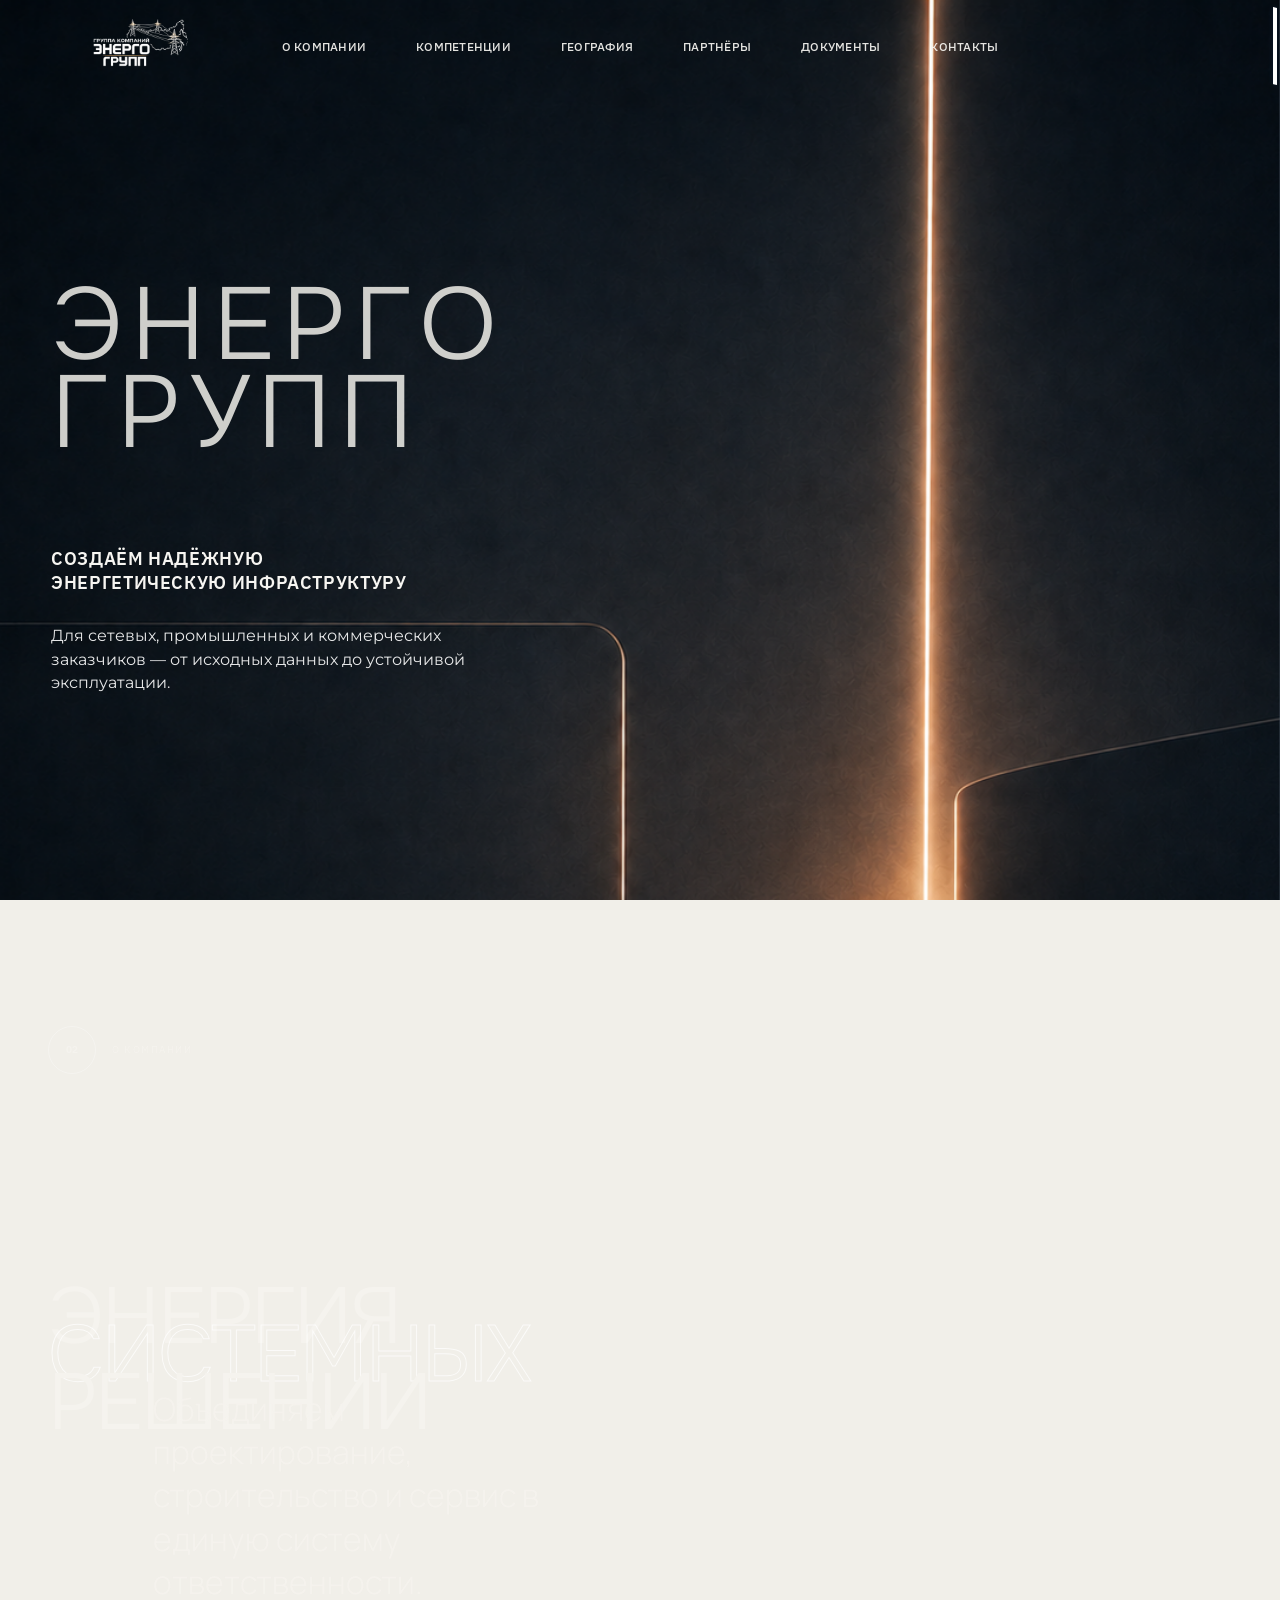
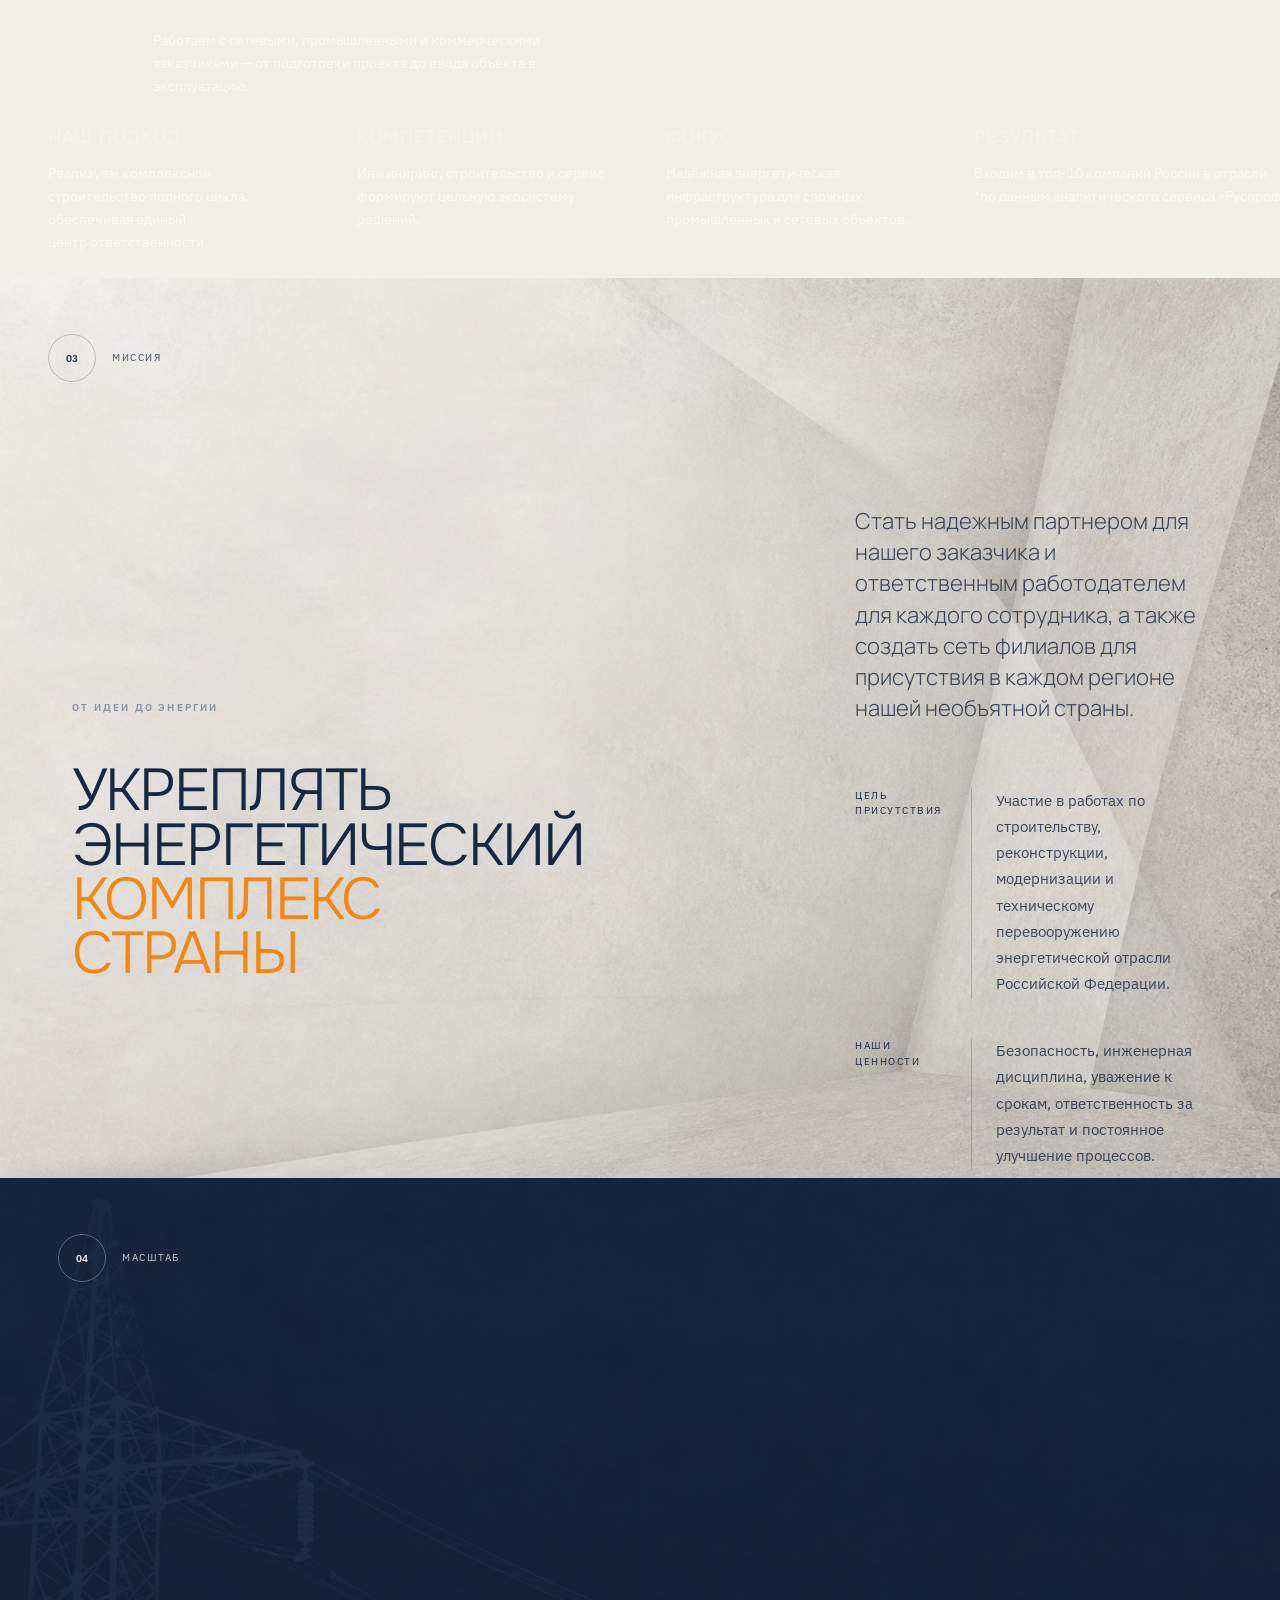
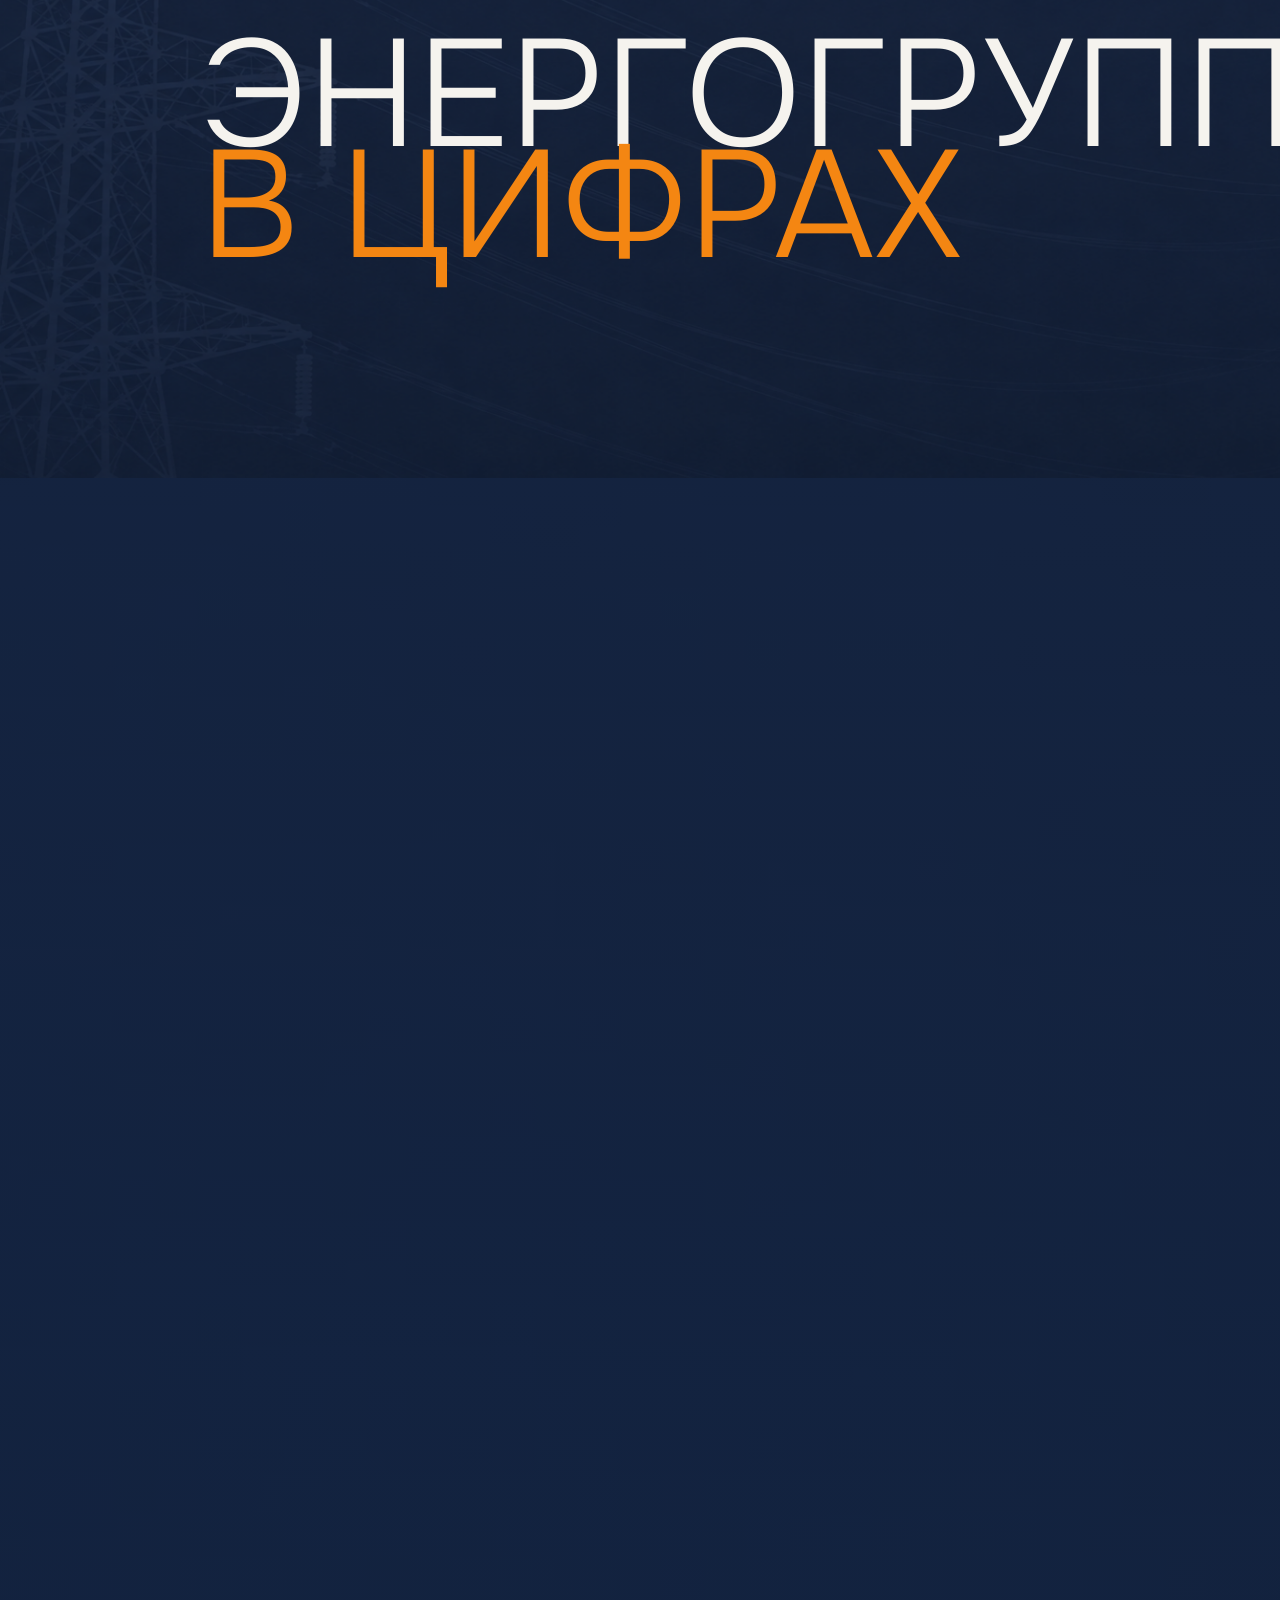
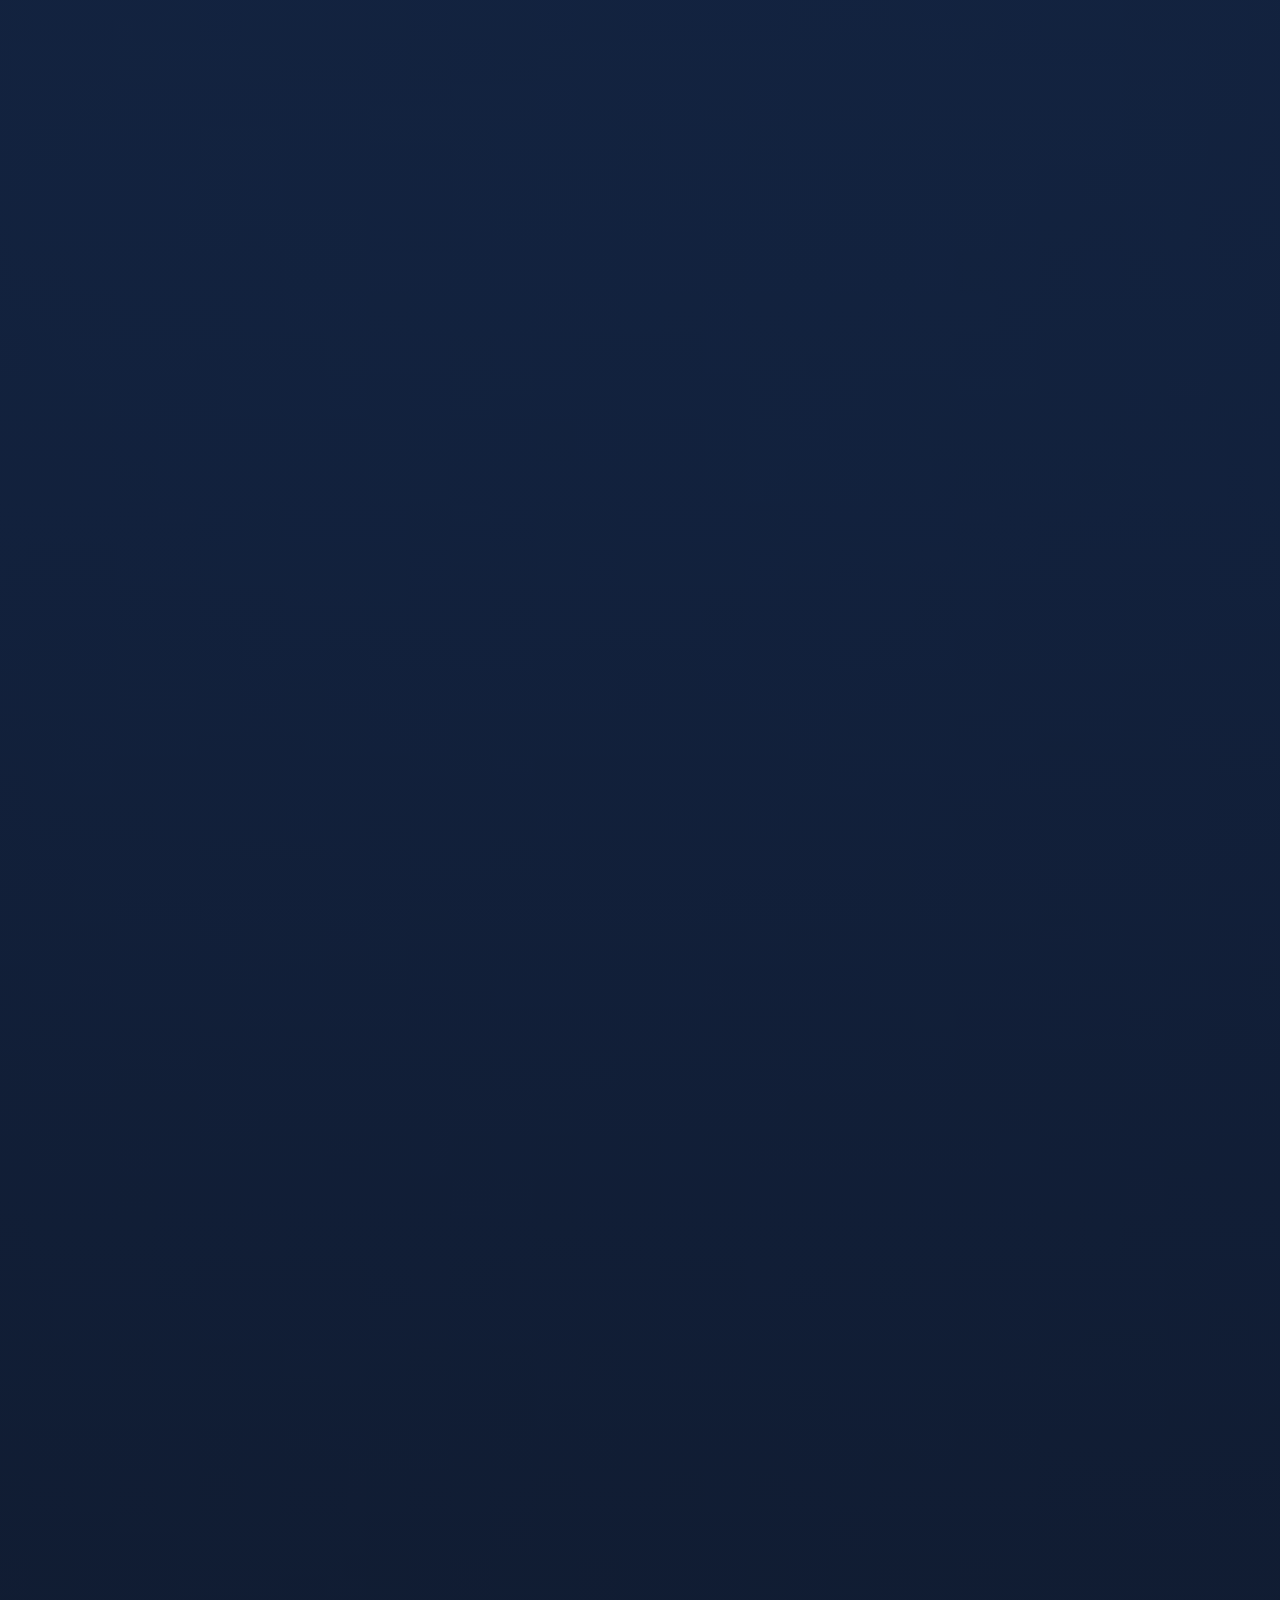
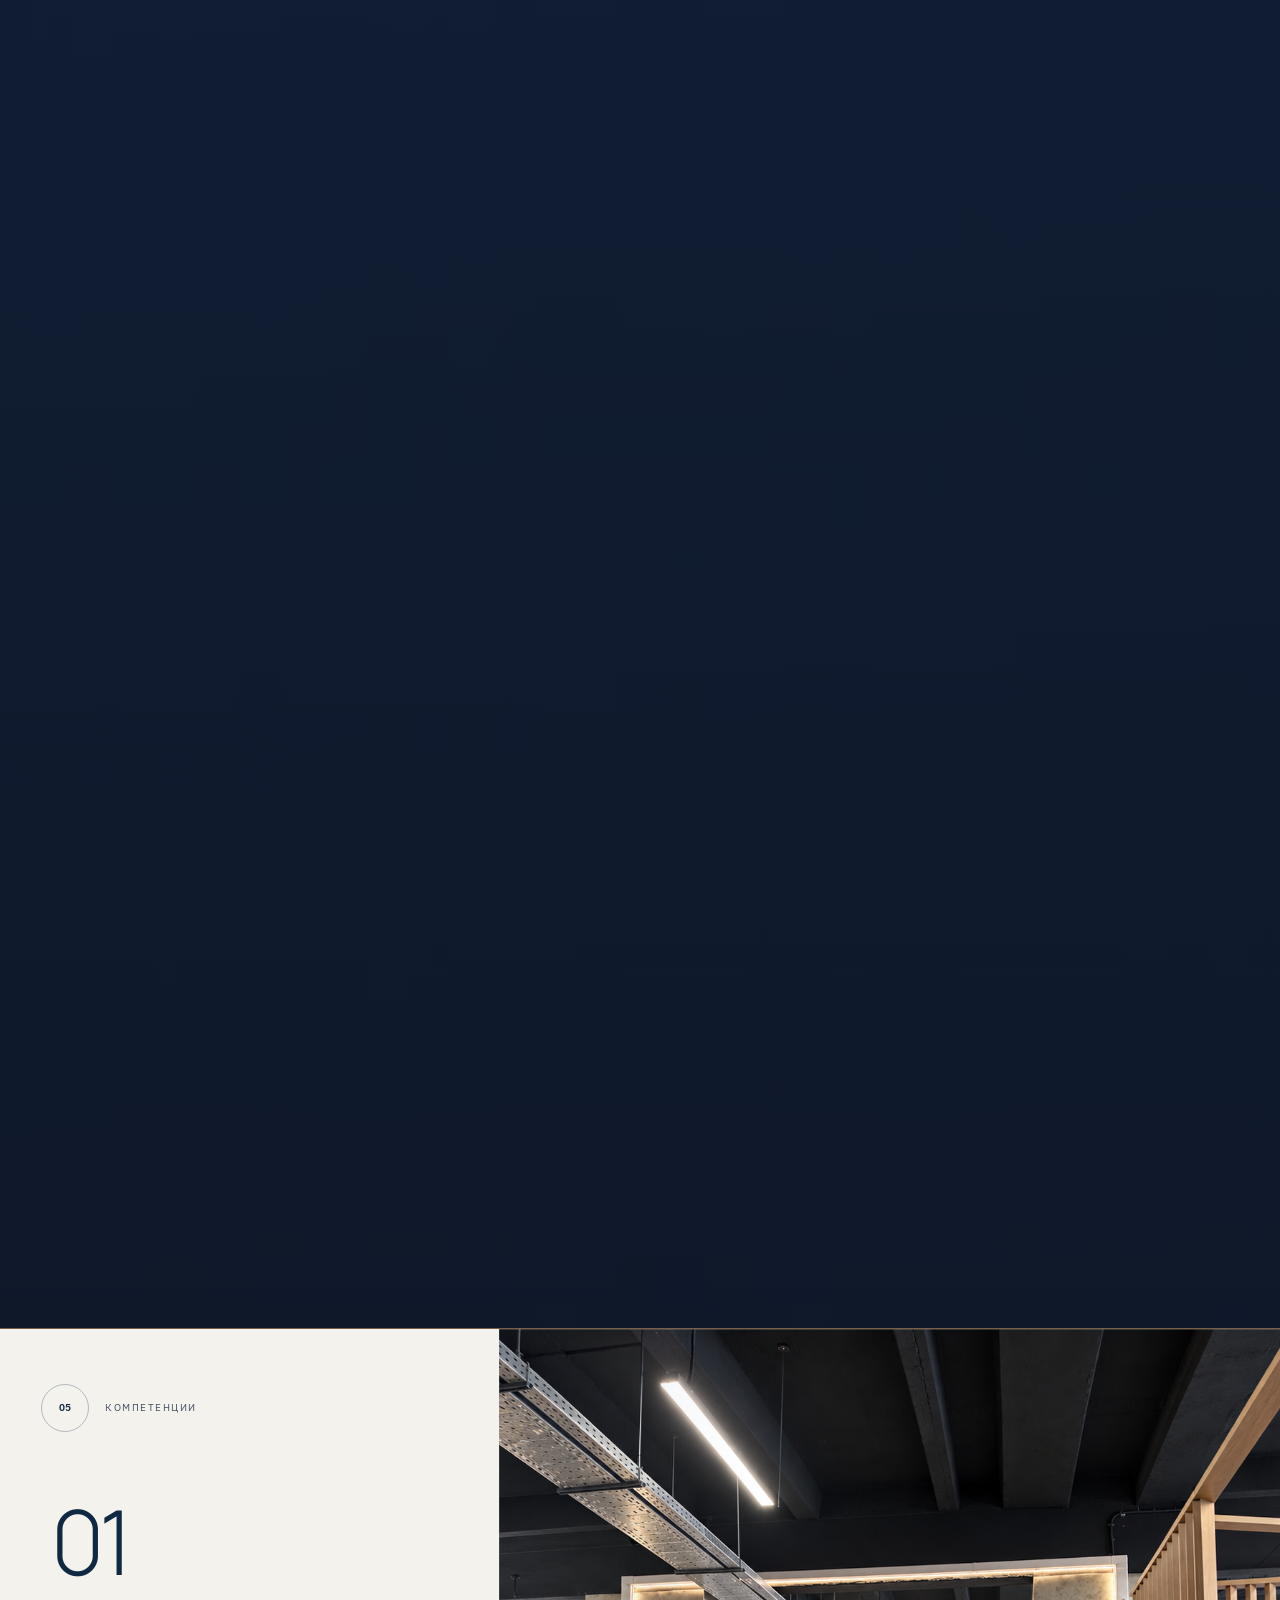
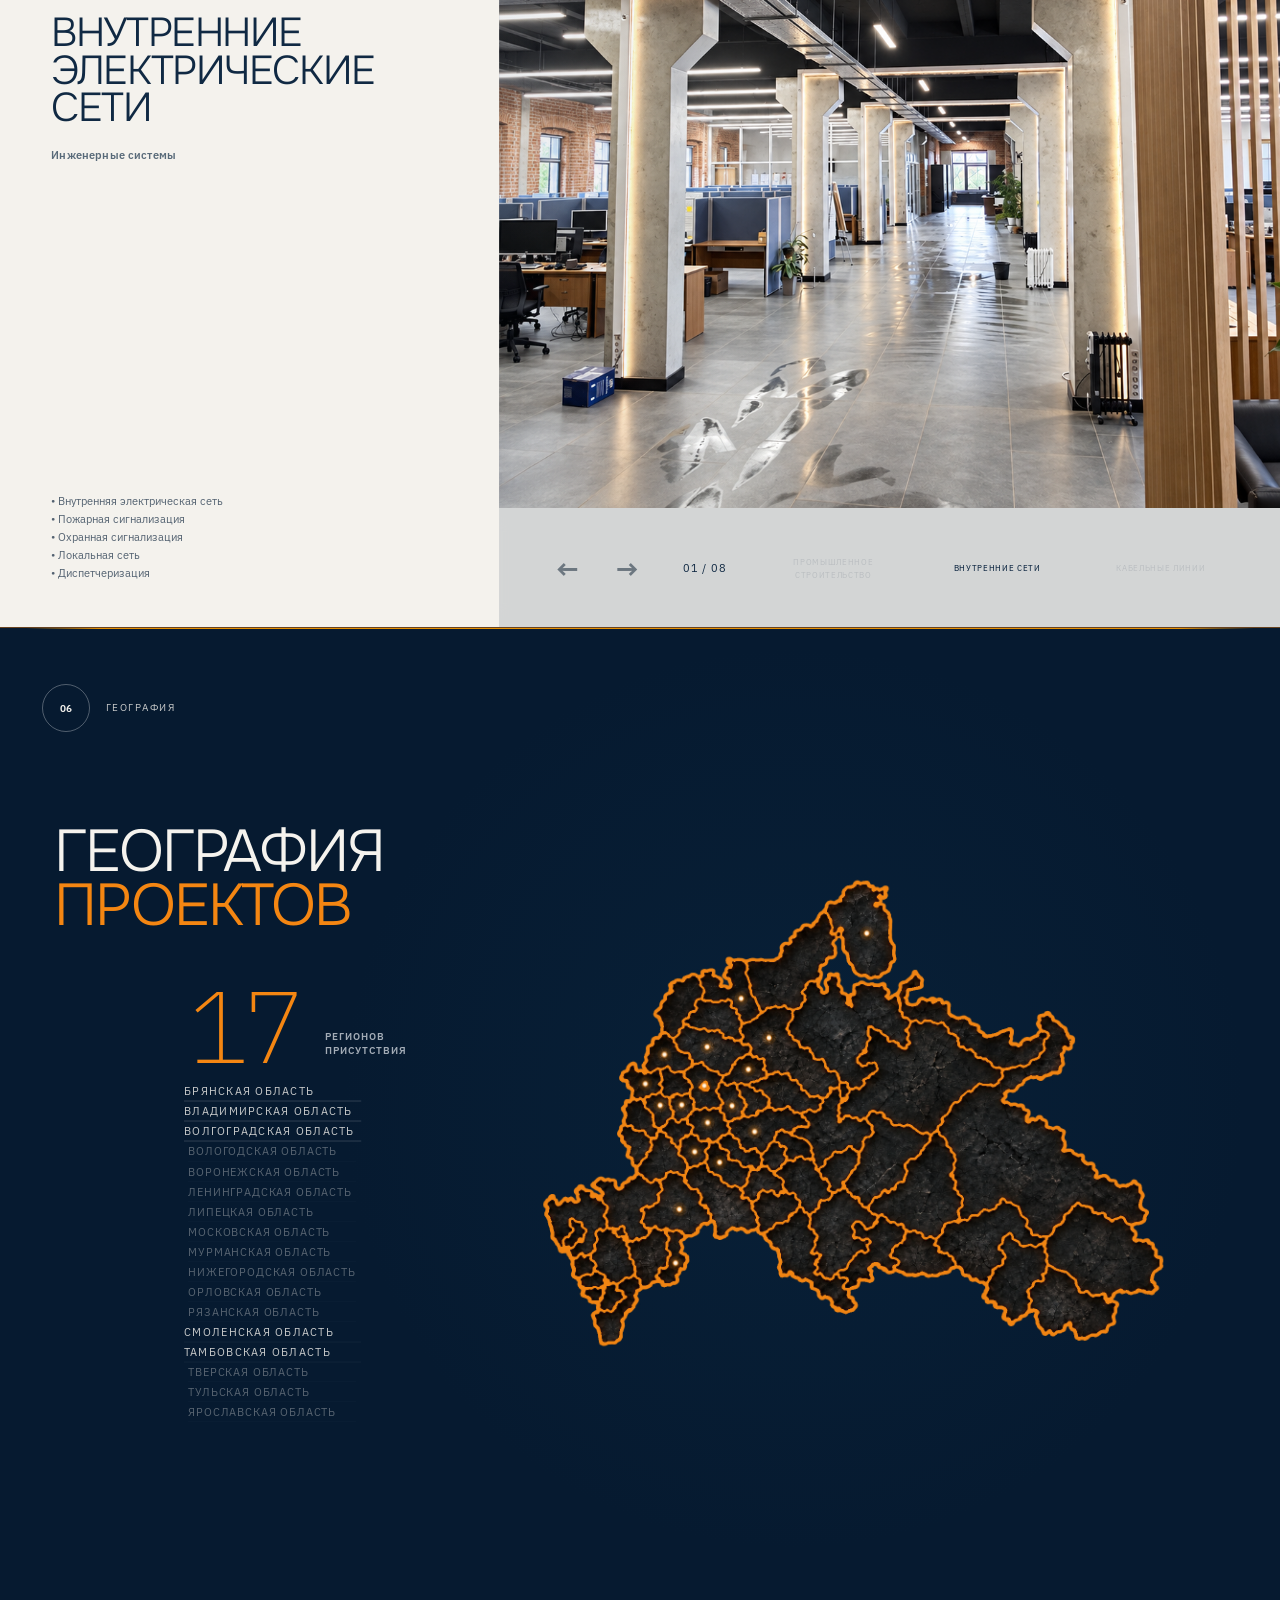
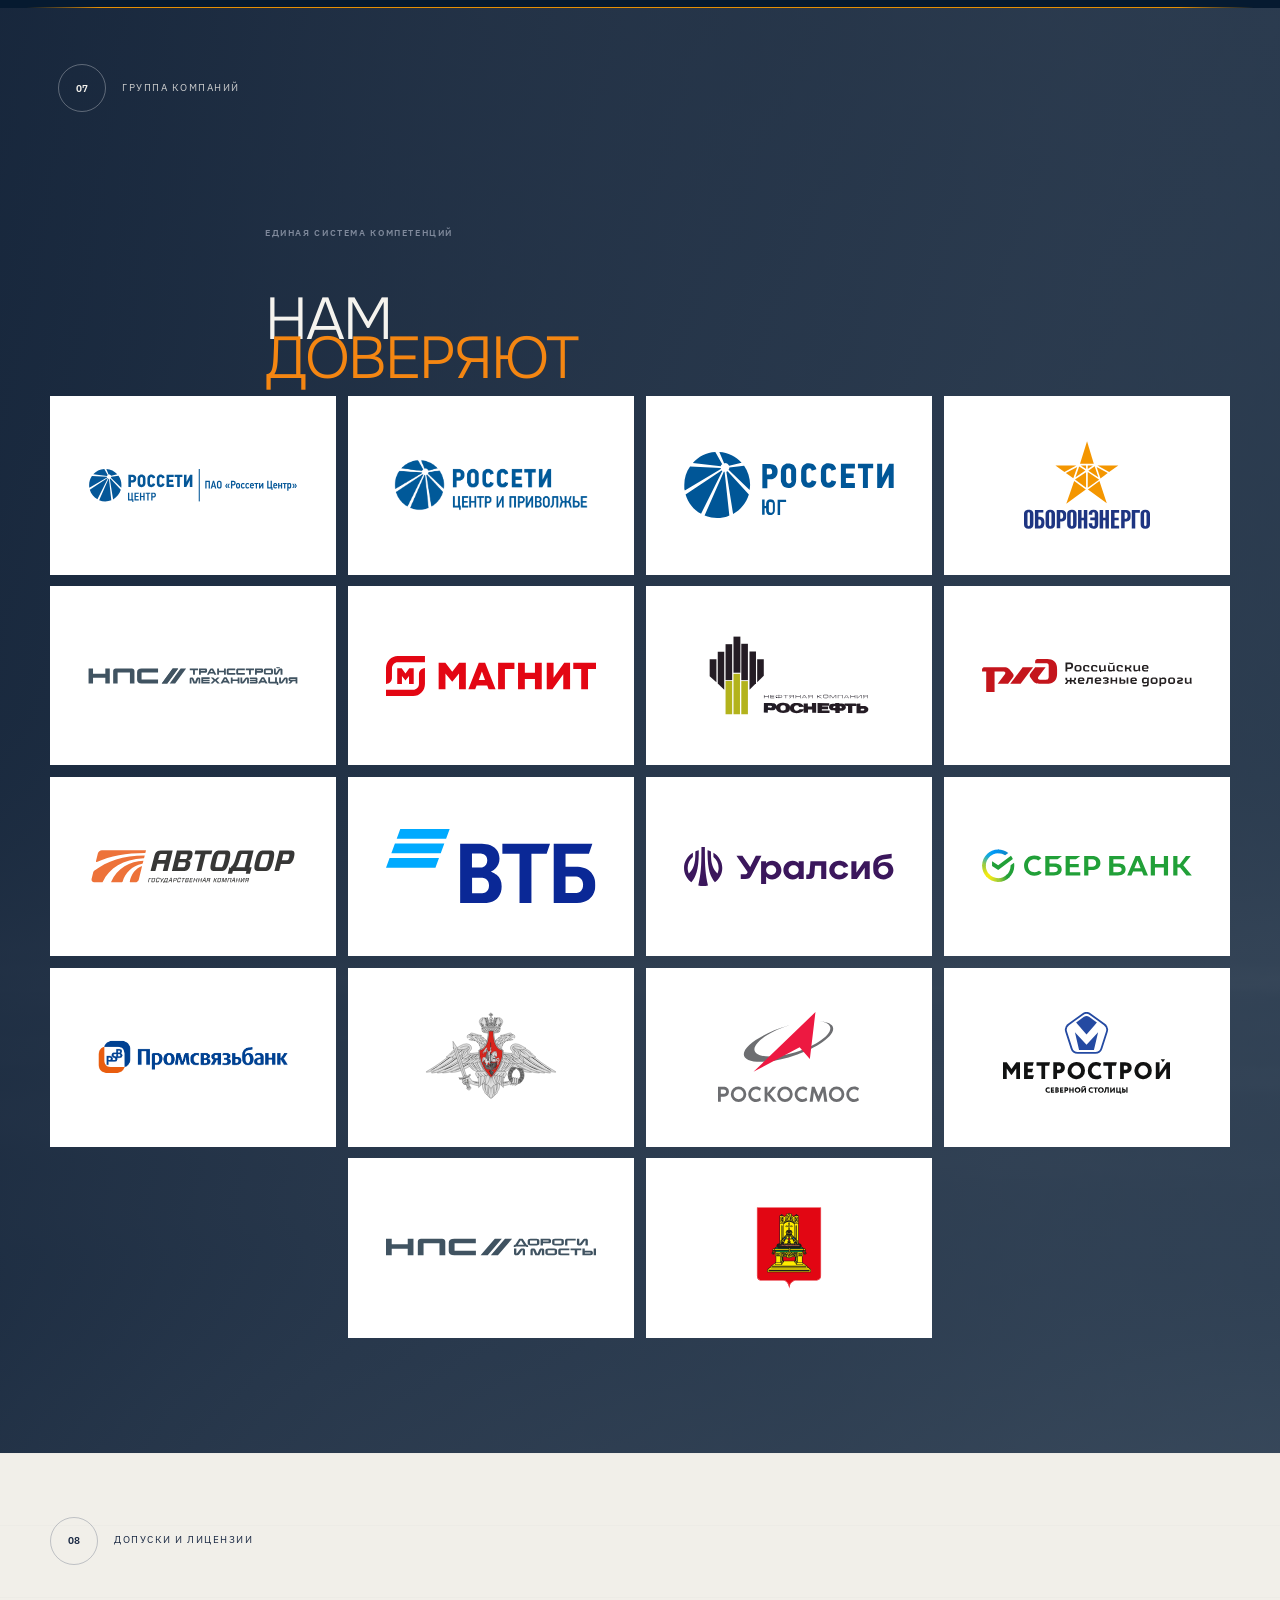
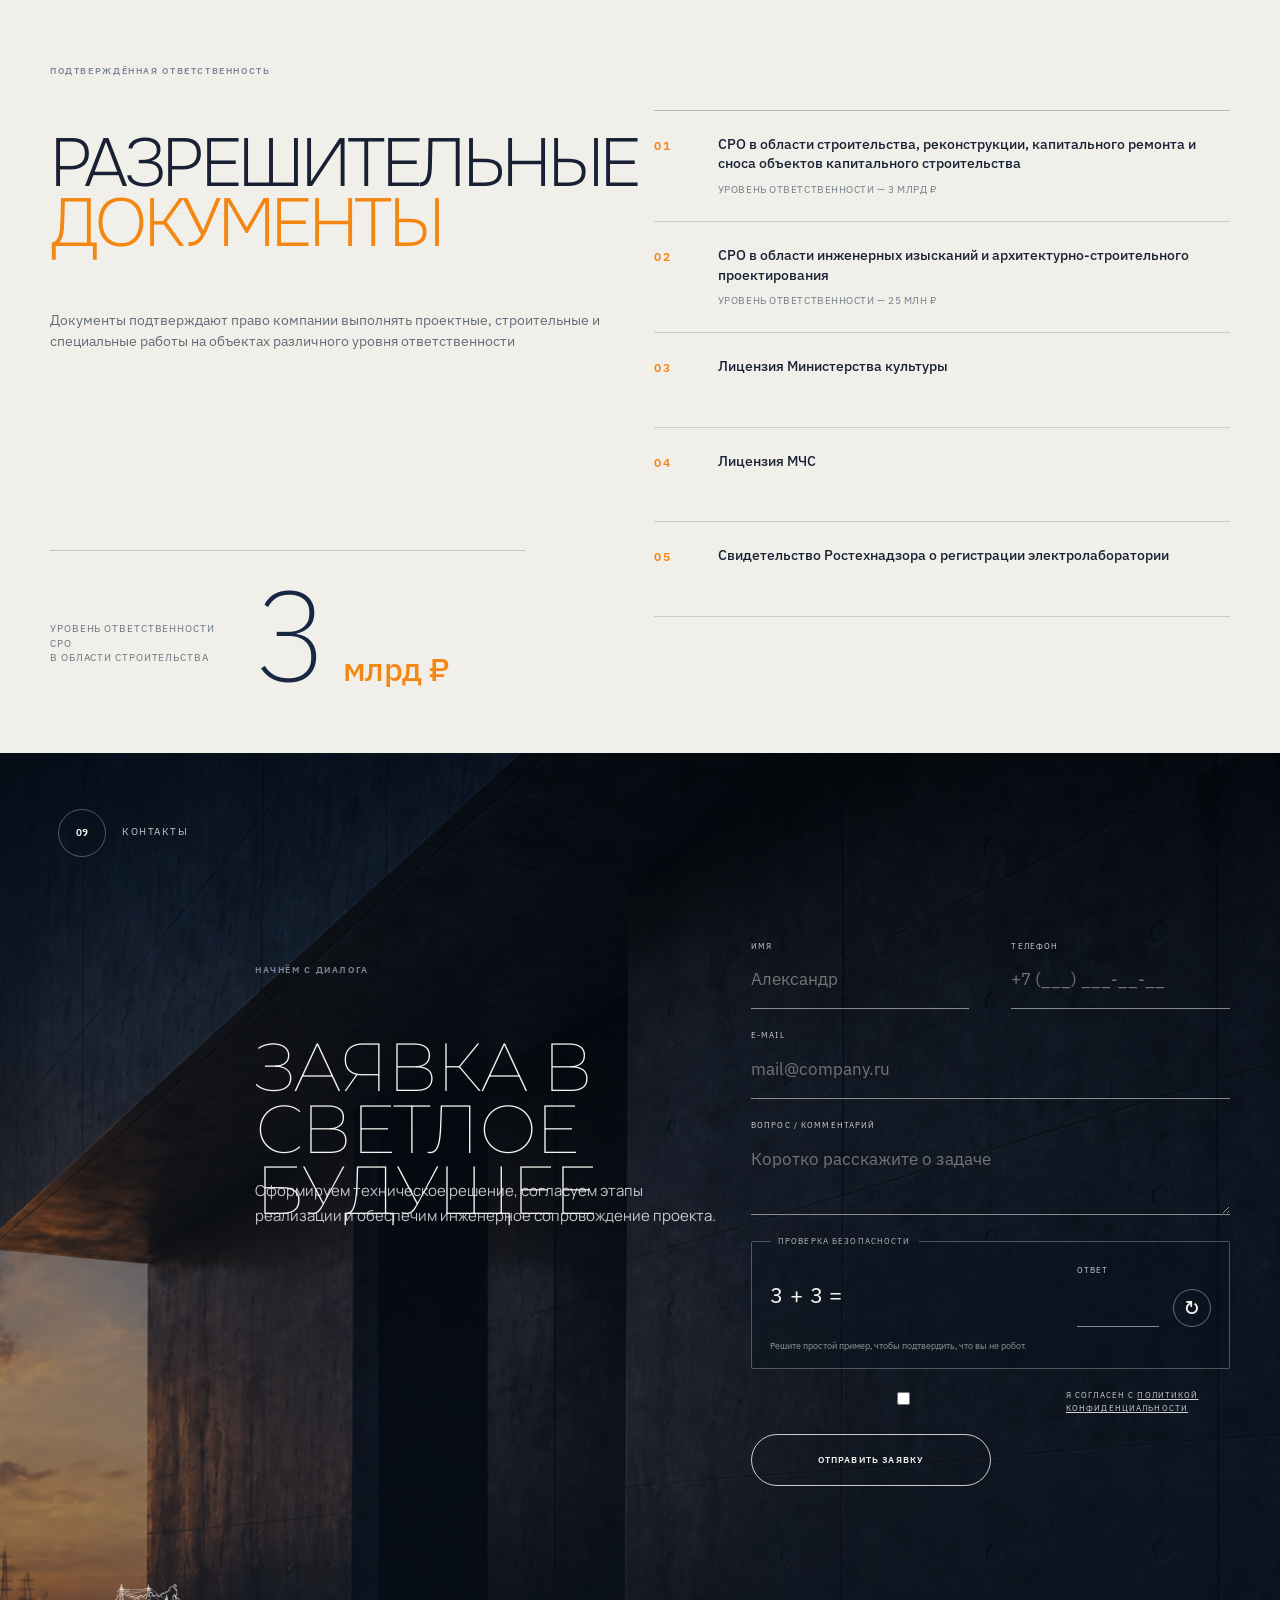
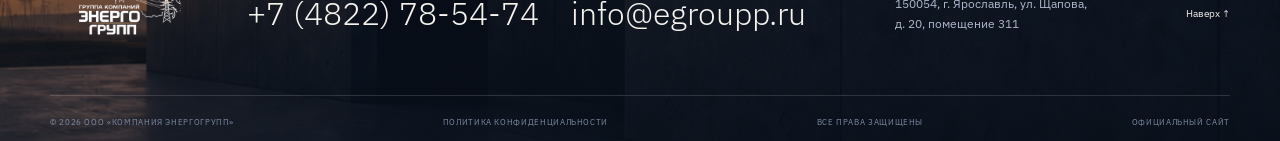
==== index.html @ e1026d83 "Обновление сайта" ====
<!doctype html> 
<html lang="ru"> 
    <head> 
        <meta charset="utf-8"> 
        <meta name="viewport" content="width=device-width, initial-scale=1, viewport-fit=cover">
        <meta name="description" content="ЭнергоГрупп — полный цикл работ в электроэнергетике: проектирование, строительство, электромонтаж и пусконаладка объектов до 110 кВ.">
        <meta name="keywords" content="ЭнергоГрупп, энергетическая инфраструктура, проектирование, строительство, электромонтаж, пусконаладка, подстанции 110 кВ">
        <meta name="robots" content="index,follow"> 
        <meta name="theme-color" content="#1B2A4E"> 
        <meta property="og:title" content="ЭнергоГрупп — строительство энергетической инфраструктуры">
        <meta property="og:description" content="Проектируем и строим объекты энергетики до 110 кВ. Выполняем электромонтажные и пусконаладочные работы.">
        <meta property="og:type" content="website"> 
        <meta property="og:locale" content="ru_RU">
        <meta property="og:site_name" content="ЭнергоГрупп">
        <meta property="og:image" content="assets/images/Закат среди лэп.png">
        <meta property="og:image:width" content="1871">
        <meta property="og:image:height" content="840">
        <meta property="og:image:alt" content="Линии электропередачи на фоне закатного неба">
        <meta name="twitter:card" content="summary_large_image"> 
        <meta name="twitter:title" content="ЭнергоГрупп — строительство энергетической инфраструктуры">
        <meta name="twitter:description" content="Проектируем и строим объекты энергетики до 110 кВ.">
        <meta name="twitter:image" content="assets/images/Закат среди лэп.png">
        <title>ЭнергоГрупп — строительство энергетической инфраструктуры</title>
        <link rel="icon" href="favicon.svg" type="image/svg+xml">
        <link rel="preconnect" href="https://fonts.googleapis.com"> 
        <link rel="preconnect" href="https://fonts.gstatic.com" crossorigin> 
        <link href="css/theme.css" rel="stylesheet" type="text/css"> 
        <link href="https://fonts.googleapis.com/css2?family=IBM+Plex+Sans:wght@400;500;600&family=Manrope:wght@300;400;500;600;700&family=Montserrat:wght@100;200;400;500;600&family=Onest:wght@300;400;500;600;700&family=Russo+One&display=swap" rel="stylesheet"> 
        <link rel="stylesheet" href="styles.css?v=70">
        <link rel="stylesheet" href="responsive.css?v=58">
        <script src="script.js?v=62" defer></script>
    </head>     
    <body> 
        <a class="skip-link" href="#main">К содержанию</a> 
        <div class="scroll-progress" aria-hidden="true"> 
            <span data-scroll-progress></span> 
        </div>         
        <div class="site-scrollbar" role="scrollbar" aria-label="Прокрутка страницы" aria-controls="main" aria-valuemin="0" aria-valuemax="100" aria-valuenow="0" tabindex="0">
            <i data-scroll-thumb></i>
        </div>
        <header class="site-header" data-header> 
            <div class="header-shell"> 
                <a class="brand" href="#top" aria-label="Энерго Групп — на главную"> <img src="assets/images/logo-energogrupp-384.png" width="384" height="256" decoding="async" alt=""> </a> 
                <nav class="desktop-nav" aria-label="Основная навигация"> 
                    <a href="#about">О компании</a> 
                    <a href="#services">Компетенции</a> 
                    <a href="#geography">География</a>
                    <a href="#partners">Партнёры</a>
                    <a href="#permits">Документы</a>
                    <a href="#contacts">Контакты</a> 
                </nav>                 
                <div class="header-actions"> 
                    <button class="menu-toggle" type="button" aria-label="Открыть меню" aria-expanded="false" data-menu-toggle> 
                        <span></span> 
                        <span></span> 
                    </button>                     
                </div>                 
            </div>             
        </header>         
        <div class="mobile-menu" data-menu aria-hidden="true"> 
            <a class="menu-brand" href="#top" aria-label="Энерго Групп — на главную"><img src="assets/images/logo-energogrupp-384.png" width="384" height="256" decoding="async" alt=""></a>
            <nav aria-label="Мобильная навигация"> 
                <a href="#about"><span>02</span>О компании</a> 
                <a href="#services"><span>05</span>Компетенции</a> 
                <a href="#geography"><span>06</span>География</a>
                <a href="#partners"><span>07</span>Партнёры</a>
                <a href="#permits"><span>08</span>Документы</a>
                <a href="#contacts"><span>09</span>Контакты</a>
            </nav>             
            <div class="mobile-contact"> 
                <a href="tel:+74822785474">+7 (4822) 78-54-74</a> 
                <a href="mailto:info@egroupp.ru">info@egroupp.ru</a> 
            </div>             
        </div>         
        <main id="main"> 
            <div class="hero-transition-image" aria-hidden="true"> 
                <img class="intro-shared-image" src="assets/images/intro-shared-lightline.png" width="1373" height="1145" decoding="async" alt="">
            </div>             
            <section class="hero scene" id="top" data-section="01" aria-labelledby="hero-title"> 
                <div class="hero-media" aria-hidden="true"> 
                    <div class="hero-source-image"> 
                        <img class="hero-background" src="assets/images/hero_new.png" width="1672" height="941" fetchpriority="high" decoding="async" alt="">
                    </div>                     
                    <div class="media-shade"></div>                     
                </div>                 
                <div class="hero-bottom shell"> 
                    <div class="hero-copy"> 
                        <p class="hero-caption"><span>Создаём надёжную</span><span>энергетическую инфраструктуру</span></p>
                        <div class="hero-intro"> 
                            <p style="left: 51px; top: 51px; bottom: 51px; right: 51px;">Для сетевых, промышленных и коммерческих заказчиков — от исходных данных до устойчивой эксплуатации.</p> 
                        </div>                         
                    </div>                     
                    <h1 id="hero-title" class="reveal" aria-label="ЭНЕРГО ГРУПП"> <span class="hero-word" aria-hidden="true"><i class="hero-letter" style="--letter-index: 0">Э</i><i class="hero-letter" style="--letter-index: 1">Н</i><i class="hero-letter" style="--letter-index: 2">Е</i><i class="hero-letter" style="--letter-index: 3">Р</i><i class="hero-letter" style="--letter-index: 4">Г</i><i class="hero-letter" style="--letter-index: 5">О</i></span><span class="hero-word" aria-hidden="true"><i class="hero-letter" style="--letter-index: 6">Г</i><i class="hero-letter" style="--letter-index: 7">Р</i><i class="hero-letter" style="--letter-index: 8">У</i><i class="hero-letter" style="--letter-index: 9">П</i><i class="hero-letter" style="--letter-index: 10">П</i></span> </h1> 
                </div>                 
            </section>             
            <div class="about-story" data-about-story> 
                <section class="manifesto scene scene-dark" id="about" data-section="02" aria-labelledby="about-title"> 
                    <div class="manifesto-grid shell"> 
                        <div class="section-mark manifesto-mark"> 
                            <span>02</span> 
                            <p>О компании</p> 
                        </div>                         
                        <h2 class="manifesto-title" id="about-title"> <span class="manifesto-title-line"><span>ЭНЕРГИЯ</span></span> <span class="manifesto-title-line"><span class="outline">СИСТЕМНЫХ</span></span> <span class="manifesto-title-line"><span>РЕШЕНИЙ</span></span> </h2> 
                        <div class="manifesto-copy"> 
                            <p class="lead">Объединяем проектирование, строительство и сервис в единую систему ответственности.</p>
                            <p>Работаем с сетевыми, промышленными и коммерческими заказчиками — от подготовки проекта до ввода объекта в эксплуатацию.</p> 
                        </div>                         
                        <div class="manifesto-principles"> 
                            <article class="manifesto-principle"> 
                                <h3>Наш подход</h3> 
                                <p>Реализуем комплексное строительство полного цикла, обеспечивая единый <span class="manifesto-keep-together">центр ответственности.</span></p>
                            </article>                             
                            <article class="manifesto-principle"> 
                                <h3>Компетенции</h3> 
                                <p>Инжиниринг, строительство и сервис формируют цельную экосистему решений.</p>
                            </article>                             
                            <article class="manifesto-principle"> 
                                <h3>Фокус</h3> 
                                <p>Надёжная энергетическая инфраструктура для сложных промышленных и <span class="manifesto-keep-together">сетевых объектов.</span></p>
                            </article>                             
                            <article class="manifesto-principle"> 
                                <h3>Результат</h3> 
                                <p><span class="manifesto-result-line">Входим в топ-10 компаний России в отрасли</span><br><span class="manifesto-source">*по данным аналитического сервиса «Руспрофиль»</span></p>
                            </article>                             
                        </div>                         
                    </div>                     
                </section>                 
                <section class="mission scene" id="mission" data-section="03"> 
                    <div class="mission-layout shell"> 
                        <div class="section-mark"> 
                            <span>03</span> 
                            <p>Миссия</p> 
                        </div>                         
                        <div class="mission-heading"> 
                            <p class="kicker">От идеи до энергии</p> 
                            <h2><span class="scroll-heading-line">Укреплять</span><span class="scroll-heading-line">энергетический</span><em class="scroll-heading-line">комплекс</em><em class="scroll-heading-line">страны</em></h2> 
                        </div>                         
                        <div class="mission-text"> 
                            <p>Стать надежным партнером для нашего заказчика и ответственным работодателем для каждого
сотрудника, а также создать сеть филиалов для присутствия в каждом регионе нашей необъятной
страны.</p> 
                            <div class="mission-focus"> 
                                <span>Цель присутствия</span> 
                                <p>Участие в работах по строительству, реконструкции, модернизации и техническому перевооружению энергетической отрасли Российской Федерации.</p> 
                            </div>                             
                            <div class="mission-focus"> 
                                <span>Наши ценности</span> 
                                <p>Безопасность, инженерная дисциплина, уважение к срокам, ответственность за результат и постоянное улучшение процессов.</p> 
                            </div>                             
                        </div>                         
                    </div>                     
                </section>                 
            </div>             
            <section class="numbers horizontal-numbers scene scene-blue" data-section="04" aria-labelledby="numbers-title"> 
                <div class="horizontal-numbers__sticky"> 
                    <div class="horizontal-numbers__track" data-horizontal-numbers-track> 
                        <article class="horizontal-numbers__panel horizontal-numbers__panel--intro"> 
                            <div class="horizontal-numbers__panel-inner"> 
                                <div class="numbers-head reveal"> 
                                    <div class="section-mark light"> 
                                        <span>04</span> 
                                        <p>МАСШТАБ</p>
                                    </div>                                     
                                    <h2 id="numbers-title"><span class="scroll-heading-line">ЭнергоГрупп</span><em class="scroll-heading-line">в цифрах</em></h2>
                                </div>                                 
                            </div>                             
                        </article>                         
                        <article class="horizontal-numbers__panel horizontal-numbers__panel--people" aria-label="Команда и энергетическая инфраструктура">
                            <div class="horizontal-numbers__panel-inner">
                                <div class="horizontal-numbers__metrics horizontal-numbers__metrics--three">
                                    <p class="number-context">Команда и энергетическая инфраструктура</p>
                                    <div class="number-card number-card--employees reveal">
                                        <strong>317</strong>
                                        <p>сотрудников</p>
                                    </div>
                                    <div class="number-card number-card--powerlines reveal">
                                        <strong>25 800 <small>км</small></strong>
                                        <p>проводов протянуто на воздушных&nbsp;ЛЭП</p>
                                    </div>
                                    <div class="number-card number-card--connected reveal">
                                        <strong>502 000</strong>
                                        <p>объектов подключено к электросетям</p>
                                    </div>
                                </div>
                            </div>
                        </article>
                        <article class="horizontal-numbers__panel horizontal-numbers__panel--works" aria-label="Масштаб выполненных работ">
                            <div class="horizontal-numbers__panel-inner"> 
                                <div class="horizontal-numbers__metrics horizontal-numbers__metrics--three"> 
                                    <p class="number-context">Масштаб выполненных работ</p>
                                    <div class="number-card number-card--substations reveal"> 
                                        <strong>1 224</strong> 
                                        <p>объекта ПС, ТП и РП построено</p>                                         
                                    </div>                                     
                                    <div class="number-card number-card--hdd reveal"> 
                                        <strong>339 <small>км</small></strong> 
                                        <p>протяжённость выполненных проколов методом ГНБ</p>                                         
                                    </div>                                     
                                    <div class="number-card number-card--supports reveal">
                                        <strong>413 278</strong>
                                        <p>опор использовано при строительстве</p>
                                    </div>
                                </div>                                 
                            </div>                             
                        </article>                         
                        <article class="horizontal-numbers__panel" aria-label="Производственные мощности"> 
                            <div class="horizontal-numbers__panel-inner"> 
                                <div class="horizontal-numbers__metrics horizontal-numbers__metrics--three"> 
                                    <p class="number-context">Производственные мощности</p>
                                    <div class="number-card number-card--facilities reveal"> 
                                        <strong>71 560 <small>м²</small></strong> 
                                        <p>собственных производственных площадей</p>
                                    </div>                                     
                                    <div class="number-card number-card--built reveal"> 
                                        <strong>16 298 <small>м²</small></strong> 
                                        <p>промышленных и гражданских площадей построено и введено в эксплуатацию</p>                                         
                                    </div>                                     
                                    <div class="number-card number-card--equipment reveal"> 
                                        <strong>141</strong> 
                                        <p>единица спецтехники</p> 
                                    </div>                                     
                                </div>                                 
                            </div>                             
                        </article>                         
                    </div>
                    <nav class="horizontal-numbers__swipe-nav" data-numbers-swipe-nav aria-label="Экраны показателей ЭнергоГрупп">
                        <button type="button" aria-label="Вступление" aria-current="true">01</button>
                        <button type="button" aria-label="Команда и инфраструктура" aria-current="false">02</button>
                        <button type="button" aria-label="Масштаб выполненных работ" aria-current="false">03</button>
                        <button type="button" aria-label="Производственные мощности" aria-current="false">04</button>
                    </nav>
                </div>                 
            </section>             
            <section class="services scene" id="services" data-section="05" aria-labelledby="competencies-title" data-competencies> 
                <div class="competencies-shell"> 
                    <div class="competencies-copy"> 
                        <div class="section-mark competencies-mark"> 
                            <span>05</span> 
                            <p>Компетенции</p> 
                        </div> 
                        <div class="competencies-heading" id="competencies-content"> 
                            <div class="competency-number-clip" aria-hidden="true"><span data-competency-number>01</span></div> 
                            <h2 id="competencies-title" data-competency-title>Внутренние электрические сети</h2>
                            <p class="competency-subtitle" data-competency-subtitle>Инженерные системы</p>
                        </div> 
                        <div class="competencies-body"> 
                            <p data-competency-description>• Внутренняя электрическая сеть<br>• Пожарная сигнализация<br>• Охранная сигнализация<br>• Локальная сеть<br>• Диспетчеризация</p>
                        </div> 
                    </div> 
                    <div class="competencies-media"> 
                        <div class="competency-main-media"> 
                            <img src="assets/images/competencies/internal-01-enhanced.png" srcset="assets/images/competencies/internal-01-enhanced.png 1448w" sizes="(max-width: 767px) 100vw, 62vw" width="1448" height="1086" loading="lazy" decoding="async" alt="Внутренние электрические сети в офисном помещении" data-competency-main>
                            <span class="competency-media-mask" aria-hidden="true"></span> 
                        </div> 
                        <figure class="competency-detail-media"> 
                            <img src="assets/images/competencies/internal-02-enhanced.png" srcset="assets/images/competencies/internal-02-enhanced.png 1448w" sizes="(max-width: 767px) 38vw, 15vw" width="1448" height="1086" loading="lazy" decoding="async" alt="Монтаж внутренних электрических сетей" data-competency-detail>
                        </figure> 
                        <div class="competencies-navigation" aria-label="Переключение компетенций"> 
                            <div class="competency-arrows"> 
                                <button type="button" aria-label="Предыдущая фотография или компетенция" data-competency-prev>←</button>
                                <button type="button" aria-label="Следующая фотография или компетенция" data-competency-next>→</button>
                            </div> 
                            <p class="competency-counter" aria-live="polite"><span data-competency-counter>01</span> / <span data-competency-counter-total>08</span></p>
                            <div class="competency-tabs" aria-label="Соседние компетенции">
                                <button type="button" aria-current="false" data-competency-label>Промышленное строительство</button>
                                <button type="button" aria-current="true" data-competency-label>Внутренние сети</button>
                                <button type="button" aria-current="false" data-competency-label>Кабельные линии</button>
                            </div> 
                        </div> 
                    </div> 
                </div> 
            </section>             
            <section class="geography scene" id="geography" data-section="06"> 
                <div class="geography-shell"> 
                    <div class="geography-layout" data-geography> 
                        <div class="geography-copy reveal"> 
                            <div class="section-mark light"><span>06</span><p>География</p></div> 
                            <div class="geography-title"> 
                                <h2>География <em>проектов</em></h2> 
                                <p class="geography-total"><strong data-geography-count></strong><span>регионов<br>присутствия</span></p>
                                <ul class="geography-region-list" aria-label="Регионы присутствия">
                                    <li>Брянская область</li>
                                    <li>Владимирская область</li>
                                    <li>Волгоградская область</li>
                                    <li>Вологодская область</li>
                                    <li>Воронежская область</li>
                                    <li>Ленинградская область</li>
                                    <li>Липецкая область</li>
                                    <li>Московская область</li>
                                    <li>Мурманская область</li>
                                    <li>Нижегородская область</li>
                                    <li>Орловская область</li>
                                    <li>Рязанская область</li>
                                    <li>Смоленская область</li>
                                    <li>Тамбовская область</li>
                                    <li>Тверская область</li>
                                    <li>Тульская область</li>
                                    <li>Ярославская область</li>
                                </ul>
                            </div> 
                        </div> 
                        <div class="geography-map">
                            <svg class="geography-map-svg" viewBox="0 0 1536 1024" preserveAspectRatio="xMidYMid meet" role="img" aria-label="Интерактивная карта регионов присутствия ЭнергоГрупп">
                                <defs> 
                                    <filter id="geography-glow" x="-200%" y="-200%" width="400%" height="400%"><feGaussianBlur stdDeviation="5" result="blur"/><feMerge><feMergeNode in="blur"/><feMergeNode in="SourceGraphic"/></feMerge></filter> 
                                </defs> 
                                <image class="geography-map-art" href="assets/images/geography-russia-west-imagegen.png?v=5" x="0" y="0" width="1536" height="1024" preserveAspectRatio="xMidYMid meet"/>
                                <g class="geography-points" aria-label="Регионы присутствия ЭнергоГрупп"></g>
                            </svg> 
                            <aside class="geography-region" aria-hidden="true" aria-live="polite" data-geography-popup> 
                                <h3 data-geography-name></h3> 
                            </aside> 
                        </div> 
                    </div> 
                </div> 
            </section>             
            <section class="partners scene scene-blue" id="partners" data-section="07"> 
                <div class="shell partners-layout"> 
                    <div class="section-mark light reveal"> 
                        <span>07</span> 
                        <p>Группа компаний</p> 
                    </div>                     
                    <div class="partners-title reveal"> 
                        <p class="kicker">Единая система компетенций</p> 
                        <h2><span class="scroll-heading-line">Нам</span><em class="scroll-heading-line">доверяют</em></h2> 
                    </div>                     
                    <div class="partners-grid reveal" role="region" aria-label="Партнёры ЭнергоГрупп">
                        <div class="partners-grid__list">
                                <div class="partner-card" role="group" aria-label="1 из 18: Россети Центр"><img src="assets/images/partners/rosseti-center.svg" width="423" height="165" loading="lazy" decoding="async" alt="Россети Центр"></div> 
                                <div class="partner-card" role="group" aria-label="2 из 18: Россети Центр и Приволжье"><img src="assets/images/partners/rosseti-center-volga.png" width="507" height="163" loading="lazy" decoding="async" alt="Россети Центр и Приволжье"></div> 
                                <div class="partner-card" role="group" aria-label="3 из 18: Россети Юг"><img src="assets/images/partners/rosseti-south.svg" width="433" height="165" loading="lazy" decoding="async" alt="Россети Юг"></div> 
                                <div class="partner-card" role="group" aria-label="4 из 18: Оборонэнерго"><img src="assets/images/partners/oboronenergo.svg" width="499" height="332" loading="lazy" decoding="async" alt="Оборонэнерго"></div> 
                                <div class="partner-card" role="group" aria-label="5 из 18: Трансстроймеханизация"><img src="assets/images/partners/transstroymekhanizatsiya.svg" width="491" height="272" loading="lazy" decoding="async" alt="Трансстроймеханизация"></div> 
                                <div class="partner-card" role="group" aria-label="6 из 18: Магнит"><img src="assets/images/partners/magnit.svg" width="539" height="329" loading="lazy" decoding="async" alt="Магнит"></div> 
                                <div class="partner-card" role="group" aria-label="7 из 18: Роснефть"><img src="assets/images/partners/rosneft.svg" width="552" height="293" loading="lazy" decoding="async" alt="Роснефть"></div> 
                                <div class="partner-card" role="group" aria-label="8 из 18: Российские железные дороги"><img src="assets/images/partners/rzd.svg" width="576" height="131" loading="lazy" decoding="async" alt="Российские железные дороги"></div> 
                                <div class="partner-card" role="group" aria-label="9 из 18: Автодор"><img src="assets/images/partners/avtodor.svg" width="515" height="120" loading="lazy" decoding="async" alt="Автодор"></div> 
                                <div class="partner-card" role="group" aria-label="10 из 18: ВТБ"><img src="assets/images/partners/vtb-blue.svg" width="219" height="79" loading="lazy" decoding="async" alt="ВТБ"></div>
                                <div class="partner-card" role="group" aria-label="11 из 18: Уралсиб"><img src="assets/images/partners/uralsib.svg" width="583" height="148" loading="lazy" decoding="async" alt="Уралсиб"></div> 
                                <div class="partner-card" role="group" aria-label="12 из 18: Сбербанк"><img src="assets/images/partners/sberbank.svg" width="576" height="181" loading="lazy" decoding="async" alt="Сбербанк"></div> 
                                <div class="partner-card" role="group" aria-label="13 из 18: ПСБ"><img src="assets/images/partners/psb.png" width="561" height="204" loading="lazy" decoding="async" alt="ПСБ"></div> 
                                <div class="partner-card" role="group" aria-label="14 из 18: Министерство обороны Российской Федерации"><img src="assets/images/partners/ministry-defense.svg" width="334" height="295" loading="lazy" decoding="async" alt="Министерство обороны Российской Федерации"></div> 
                                <div class="partner-card" role="group" aria-label="15 из 18: Роскосмос"><img src="assets/images/partners/roscosmos.svg" width="537" height="117" loading="lazy" decoding="async" alt="Роскосмос"></div> 
                                <div class="partner-card" role="group" aria-label="16 из 18: Метрострой Северной столицы"><img src="assets/images/partners/metrostroy.svg" width="547" height="140" loading="lazy" decoding="async" alt="Метрострой Северной столицы"></div> 
                                <div class="partner-card" role="group" aria-label="17 из 18: Дороги и Мосты"><img src="assets/images/partners/nps-roads-bridges.svg" width="533" height="85" loading="lazy" decoding="async" alt="НПС Дороги и Мосты"></div> 
                                <div class="partner-card" role="group" aria-label="18 из 18: Администрация Тверской области"><img src="assets/images/partners/tver-administration.svg" width="244" height="305" loading="lazy" decoding="async" alt="Администрация Тверской области"></div> 
                        </div> 
                    </div>
                </div>                 
            </section>
            <section class="permits scene" id="permits" data-section="08" aria-labelledby="permits-title">
                <div class="shell permits-layout">
                    <div class="section-mark permits-mark reveal">
                        <span>08</span>
                        <p>Допуски и лицензии</p>
                    </div>
                    <header class="permits-title reveal">
                        <p class="kicker">Подтверждённая ответственность</p>
                        <h2 id="permits-title"><span class="scroll-heading-line">Разрешительные</span><em class="scroll-heading-line">документы</em></h2>
                        <p>Документы подтверждают право компании выполнять проектные, строительные и специальные работы на объектах различного уровня ответственности</p>
                    </header>
                    <div class="permits-metric reveal" aria-label="Уровень ответственности СРО в области строительства — 3 миллиарда рублей">
                        <p>Уровень ответственности СРО<br>в области строительства</p>
                        <strong>3 <span>млрд ₽</span></strong>
                    </div>
                    <ol class="permits-register reveal" aria-label="Перечень разрешительных документов">
                        <li>
                            <span>01</span>
                            <div><strong>СРО в области строительства, реконструкции, капитального ремонта и сноса объектов капитального строительства</strong><small>Уровень ответственности — 3 млрд ₽</small></div>
                        </li>
                        <li>
                            <span>02</span>
                            <div><strong>СРО в области инженерных изысканий и архитектурно-строительного проектирования</strong><small>Уровень ответственности — 25 млн ₽</small></div>
                        </li>
                        <li>
                            <span>03</span>
                            <div><strong>Лицензия Министерства культуры</strong></div>
                        </li>
                        <li>
                            <span>04</span>
                            <div><strong>Лицензия МЧС</strong></div>
                        </li>
                        <li>
                            <span>05</span>
                            <div><strong>Свидетельство Ростехнадзора о регистрации электролаборатории</strong></div>
                        </li>
                    </ol>
                </div>
            </section>
        </main>
        <dialog class="projects-directory" data-projects-directory aria-labelledby="projects-directory-title">
            <div class="projects-directory__page">
                <header class="projects-directory__hero">
                    <img src="assets/images/projects/projects-hero.png" width="1920" height="1080" loading="lazy" decoding="async" alt="Монтаж энергетической инфраструктуры на промышленном объекте">
                    <div class="projects-directory__shade" aria-hidden="true"></div>
                    <p>ЭнергоГрупп · выполненные работы</p>
                    <h2 id="projects-directory-title">Выполненные проекты</h2>
                    <button class="projects-directory__close" type="button" data-projects-directory-close aria-label="Закрыть список проектов">← <span>Назад</span></button>
                </header>
                <div class="projects-directory__content">
                    <p class="projects-directory__intro">Энергетическая инфраструктура, промышленное строительство и комплексные инженерные работы — от проектирования до ввода в эксплуатацию.</p>
                    <div class="projects-directory__grid">
                        <article class="project-directory-card" tabindex="0">
                            <img src="assets/images/projects/vologda-transformer.jpg" width="380" height="300" loading="lazy" decoding="async" alt="Силовой трансформатор на подстанции в Вологодской области">
                            <div class="project-directory-card__copy"><span>Вологодская область · 2019</span><h3>Монтаж силового трансформатора ТДН-25000/110 УХЛ1 А</h3><p>ПС 110/10 кВ с питанием по ЛЭП 110 кВ от ПС 220 кВ «РПП-1» для нужд Череповецкого тепличного комплекса «Новый».</p><small>Заказчик: ООО «Череповецкий ТК «Новый»</small></div>
                        </article>
                        <article class="project-directory-card" tabindex="0">
                            <img src="assets/images/projects/west-dvina-transformer.jpg" width="380" height="300" loading="lazy" decoding="async" alt="Трансформатор на подстанции Западная Двина">
                            <div class="project-directory-card__copy"><span>Тверская область · 2020</span><h3>Ремонт трансформатора ТДТН-40000/110/35/10</h3><p>Комплексный ремонт силового трансформатора на ПС 110 кВ «Западная Двина».</p><small>Заказчик: ПАО «МРСК Центра» — «Тверьэнерго»</small></div>
                        </article>
                        <article class="project-directory-card" tabindex="0">
                            <img src="assets/images/projects/m11-lighting.jpg" width="380" height="300" loading="lazy" decoding="async" alt="Работы по устройству освещения автомобильной дороги М-11">
                            <div class="project-directory-card__copy"><span>Московская и Тверская области · 2016–2019</span><h3>Освещение скоростной дороги М‑11</h3><p>Установлено 3 218 опор и 6 892 светильника, проложено 1 024,753 км кабельно-проводниковой продукции.</p><small>Заказчик: Государственная компания «Автодор»</small></div>
                        </article>
                        <article class="project-directory-card" tabindex="0">
                            <img src="assets/images/projects/south-substation.jpg" width="380" height="300" loading="lazy" decoding="async" alt="Подстанция Южная после реконструкции">
                            <div class="project-directory-card__copy"><span>Тверская область · 2015</span><h3>Реконструкция ПС 110/35/10 кВ «Южная»</h3><p>Установлен третий трансформатор ТДТН-40000/110-78 У1 и заменено оборудование ОРУ 110 кВ.</p><small>Для нужд филиала «Тверьэнерго»</small></div>
                        </article>
                        <article class="project-directory-card" tabindex="0">
                            <img src="assets/images/projects/decathlon.jpg" width="380" height="300" loading="lazy" decoding="async" alt="Торговый объект с инженерной инфраструктурой">
                            <div class="project-directory-card__copy"><span>Коммерческая недвижимость</span><h3>Магазин «Декатлон»</h3><p>Выполненный объект коммерческого строительства из портфолио компании.</p><small>Торговый объект</small></div>
                        </article>
                        <article class="project-directory-card" tabindex="0">
                            <img src="assets/images/projects/freshmarket.jpg" width="380" height="300" loading="lazy" decoding="async" alt="Внутренние инженерные системы промышленного объекта">
                            <div class="project-directory-card__copy"><span>Московская область · 2013–2014</span><h3>Распределительный центр «ФрешМаркет»</h3><p>Разработка проектных решений, функции технического заказчика, технический и авторский надзор. Общая площадь объекта — 60 000 м².</p><small>Заказчик: ООО «ФрешМаркет»</small></div>
                        </article>
                    </div>
                </div>
            </div>
        </dialog>
        <div class="contact-media-layer">
            <section class="contact scene scene-dark" id="contacts" data-section="09">
                <div class="shell contact-layout"> 
                    <div class="section-mark light reveal"> 
                        <span>09</span>
                        <p>Контакты</p> 
                    </div>                     
                    <div class="contact-title reveal"> 
                        <p class="kicker">Начнём с диалога</p> 
                        <h2><span class="scroll-heading-line">Заявка в</span><em class="scroll-heading-line">светлое</em><em class="scroll-heading-line">будущее</em></h2> 
                        <p>Сформируем техническое решение, согласуем этапы реализации и обеспечим инженерное сопровождение проекта.</p> 
                    </div>                     
                    <form class="contact-form reveal" data-form novalidate> 
                        <div class="form-row"> 
                            <label> 
                                <span>Имя</span> 
                                <input type="text" name="name" autocomplete="name" required placeholder="Александр"> 
                            </label>                             
                            <label> 
                                <span>Телефон</span> 
                                <input type="tel" name="phone" autocomplete="tel" required placeholder="+7 (___) ___-__-__"> 
                            </label>                             
                        </div>                         
                        <label> 
                            <span>E-mail</span> 
                            <input type="email" name="email" autocomplete="email" required placeholder="mail@company.ru"> 
                        </label>                         
                        <label> 
                            <span>Вопрос / комментарий</span> 
                            <textarea name="message" rows="2" placeholder="Коротко расскажите о задаче"></textarea> 
                        </label>
                        <fieldset class="human-check" data-captcha>
                            <legend>Проверка безопасности</legend>
                            <div class="human-check__row">
                                <strong data-captcha-question aria-live="polite"></strong>
                                <label>
                                    <span>Ответ</span>
                                    <input type="text" name="captcha" inputmode="numeric" autocomplete="off" required data-captcha-answer aria-label="Ответ на проверочный пример">
                                </label>
                                <button type="button" data-captcha-refresh aria-label="Обновить проверочный пример">↻</button>
                            </div>
                            <p>Решите простой пример, чтобы подтвердить, что вы не робот.</p>
                            <label class="human-check__trap" aria-hidden="true">Не заполняйте это поле<input type="text" name="website" tabindex="-1" autocomplete="off" data-captcha-trap></label>
                        </fieldset>
                        <label class="consent"> 
                            <input type="checkbox" name="consent" required> 
                            <span>Я согласен с <a href="#privacy">политикой конфиденциальности</a></span> 
                        </label>                         
                        <button class="fill-button" type="submit"> 
                            <span>Отправить заявку</span> 
                        </button>                         
                        <p class="form-status" aria-live="polite"></p> 
                    </form>                     
                    <div class="contact-details reveal"> 
                        <a class="brand brand-footer" href="#top" aria-label="Энерго Групп — на главную"><img src="assets/images/logo-energogrupp-384.png" width="384" height="256" decoding="async" alt=""></a> 
                        <a href="tel:+74822785474">+7 (4822) 78-54-74</a> 
                        <a href="mailto:info@egroupp.ru">info@egroupp.ru</a> 
                        <p>150054, г. Ярославль, ул. Щапова,<br>д. 20, помещение 311</p> 
                        <a class="to-top" href="#top">Наверх ↑</a> 
                    </div>                     
                </div>                 
            </section>             
        <footer class="footer" id="privacy"> 
            <div class="shell footer-bottom"> 
                <span>© 2026 ООО «Компания ЭнергоГрупп»</span>
                <a href="#privacy">Политика конфиденциальности</a> 
                <span>Все права защищены</span> 
                <span>Официальный сайт</span>
            </div>             
        </footer>         
        </div>
    </body>     
</html>
---- css/theme.css ----
/*! normalize.css v8.0.1 | MIT License | github.com/necolas/normalize.css */html{line-height:1.15;-webkit-text-size-adjust:100%;}body{margin:0;}main{display:block;}h1{font-size:2em;margin:.67em 0;}hr{box-sizing:content-box;height:0;overflow:visible;}pre{font-family:monospace,monospace;font-size:1em;}a{background-color:transparent;}abbr[title]{border-bottom:none;text-decoration:underline;text-decoration:underline dotted;}b,strong{font-weight:bolder;}code,kbd,samp{font-family:monospace,monospace;font-size:1em;}small{font-size:80%;}sub,sup{font-size:75%;line-height:0;position:relative;vertical-align:baseline;}sub{bottom:-.25em;}sup{top:-.5em;}img{border-style:none;}button,input,optgroup,select,textarea{font-family:inherit;font-size:100%;line-height:1.15;margin:0;}button,input{overflow:visible;}button,select{text-transform:none;}[type=button],[type=reset],[type=submit],button{-webkit-appearance:button;}[type=button]::-moz-focus-inner,[type=reset]::-moz-focus-inner,[type=submit]::-moz-focus-inner,button::-moz-focus-inner{border-style:none;padding:0;}[type=button]:-moz-focusring,[type=reset]:-moz-focusring,[type=submit]:-moz-focusring,button:-moz-focusring{outline:1px dotted ButtonText;}fieldset{padding:.35em .75em .625em;}legend{box-sizing:border-box;color:inherit;display:table;max-width:100%;padding:0;white-space:normal;}progress{vertical-align:baseline;}textarea{overflow:auto;}[type=checkbox],[type=radio]{box-sizing:border-box;padding:0;}[type=number]::-webkit-inner-spin-button,[type=number]::-webkit-outer-spin-button{height:auto;}[type=search]{-webkit-appearance:textfield;outline-offset:-2px;}[type=search]::-webkit-search-decoration{-webkit-appearance:none;}::-webkit-file-upload-button{-webkit-appearance:button;font:inherit;}details{display:block;}summary{display:list-item;}template{display:none;}[hidden]{display:none;}
                    
*, *::before, *::after {
    box-sizing: border-box;
}
:root {
    --primary: #0d6efd;
    --secondary: #6c757d;
    --color3: #0dcaf0;
    --color4: #198754;
    --white: white;
    --light: #f8f9fa;
    --dark: #212529;
}body, html {
    min-height: 100vh;
}
---- styles.css ----
@font-face {
    font-family: "Tektur";
    src: url("assets/fonts/tektur/Tektur-wdth-wght.ttf") format("truetype");
    font-style: normal;
    font-weight: 400 900;
    font-display: swap;
}

@font-face {
    font-family: "Exo 2";
    src: url("assets/fonts/exo2/Exo2-wght.ttf") format("truetype");
    font-style: normal;
    font-weight: 100 900;
    font-display: swap;
}

:root {
    --accent: #f48612;
    --accent-rgb: 244, 134, 18;
    --navy: #182742;
    --navy-deep: #101a2b;
    --blue: #7f899b;
    --yellow: var(--accent);
    --peach: var(--accent);
    --copper: var(--accent);
    --paper: #f1efe9;
    --surface: #e5e2db;
    --mission-grey: #5f6b78;
    --line: #c9c6bf;
    --text: #182033;
    --white: #f5f3ee;
    --shell: min(1760px, calc(100% - 80px));
    --header-h: 86px;
    --ease: cubic-bezier(.22, .75, .22, 1);
    --intro-grey: #687481;
}

/* 04 — свободная композиция показателей без карточной сетки */
@media (min-width: 768px) {
    .horizontal-numbers__metrics {
        position: relative;
        display: block;
        min-height: min(66svh, 620px);
        border: 0;
    }

    .horizontal-numbers__metrics .number-card {
        position: absolute;
        display: block;
        min-height: 0;
        padding: 0;
        border: 0;
        background: none;
    }

    .horizontal-numbers__metrics .number-card > strong {
        display: block;
        color: var(--white);
        font-size: clamp(52px, 7.8vw, 138px);
        font-weight: 300;
        line-height: .82;
        transform: scale(var(--number-focus-scale, .92));
        transform-origin: left center;
        will-change: transform;
    }

    .horizontal-numbers__metrics .number-card > strong small {
        display: inline-block;
        font-size: .42em;
        font-weight: inherit;
        line-height: 1;
        vertical-align: .12em;
    }

    .horizontal-numbers__metrics .number-card > p {
        width: min(19vw, 230px);
        margin-top: clamp(30px, 4vh, 46px);
        color: rgba(232,238,247,.78);
        font-size: 10px;
        line-height: 1.45;
        letter-spacing: .1em;
    }

    .horizontal-numbers__metrics .number-card > p + p {
        display: none;
    }

    .horizontal-numbers__metrics .number-card.reveal {
        transform: translate3d(72px, 0, 0);
    }

    .horizontal-numbers__metrics .number-card.reveal.is-visible {
        transform: none;
    }

    .horizontal-numbers__metrics .number-card--substations {
        top: 44%;
        right: auto;
        left: 8%;
    }

    .horizontal-numbers__metrics .number-card--hdd {
        right: 17%;
        bottom: 9%;
        left: auto;
    }

    .horizontal-numbers__metrics .number-card--employees {
        top: 44%;
        left: 8%;
    }

    .horizontal-numbers__metrics .number-card--powerlines {
        top: 13%;
        right: auto;
        bottom: auto;
        left: 58%;
    }

    .horizontal-numbers__metrics .number-card--connected {
        top: auto;
        right: auto;
        bottom: 9%;
        left: 58%;
    }

    .horizontal-numbers__metrics .number-card--supports {
        top: 13%;
        right: 9%;
        bottom: auto;
        left: auto;
    }

    .horizontal-numbers__metrics .number-card--substations > strong {
        color: var(--accent);
        font-size: clamp(92px, 13vw, 220px);
    }

    .horizontal-numbers__metrics .number-card--employees > strong {
        color: var(--accent);
        font-size: clamp(104px, 14vw, 232px);
    }

    .horizontal-numbers__metrics .number-card--powerlines > strong,
    .horizontal-numbers__metrics .number-card--supports > strong {
        font-size: clamp(62px, 7.2vw, 124px);
    }

    .horizontal-numbers__metrics .number-card--connected > strong {
        font-size: clamp(58px, 6.6vw, 112px);
    }

    .horizontal-numbers__metrics .number-card--built {
        top: 13%;
        right: auto;
        left: 58%;
    }

    .horizontal-numbers__metrics .number-card--facilities {
        top: 35%;
        left: 8%;
    }

    .horizontal-numbers__metrics .number-card--facilities > strong {
        color: var(--accent);
        font-size: clamp(84px, 11vw, 188px);
    }

    .horizontal-numbers__metrics .number-card--built > strong {
        font-size: clamp(62px, 7.2vw, 124px);
    }

    .horizontal-numbers__metrics .number-card--equipment {
        right: auto;
        bottom: 9%;
        left: 58%;
    }

    .horizontal-numbers__metrics .number-card--equipment > strong {
        font-size: clamp(52px, 5.6vw, 96px);
    }

    .horizontal-numbers__metrics .number-context {
        position: absolute;
        top: 7%;
        max-width: 430px;
        margin: 0;
        color: rgba(232,238,247,.22);
        font-size: clamp(30px, 3.2vw, 54px);
        font-weight: 300;
        line-height: 1.02;
        letter-spacing: .04em;
        text-transform: uppercase;
    }

    .horizontal-numbers__panel:nth-child(2) .number-context {
        top: 7%;
        right: auto;
        left: 8%;
        max-width: 430px;
        text-align: left;
        transform: none;
    }

    .horizontal-numbers__panel:nth-child(3) .number-context {
        top: 7%;
        right: auto;
        left: 8%;
        max-width: 430px;
        text-align: left;
    }

    .horizontal-numbers__panel:nth-child(4) .number-context {
        left: 8%;
    }
}

/* Desktop-композиция привязана к роли показателя в экране, а не к его названию. */
@media (min-width: 1200px) {
    .horizontal-numbers__panel .horizontal-numbers__metrics > .number-context {
        top: 7%;
        right: auto;
        left: 8%;
        width: 42%;
        max-width: none;
    }

    .horizontal-numbers__metrics > .number-card:first-of-type {
        top: 35%;
        right: auto;
        bottom: auto;
        left: 8%;
        width: 42%;
    }

    .horizontal-numbers__metrics > .number-card:nth-of-type(2),
    .horizontal-numbers__metrics > .number-card:nth-of-type(3) {
        right: auto;
        bottom: auto;
        left: 58%;
        width: 34%;
    }

    .horizontal-numbers__metrics > .number-card:nth-of-type(2) {
        top: 13%;
        right: auto;
        bottom: auto;
        left: 58%;
    }

    .horizontal-numbers__metrics > .number-card:nth-of-type(3) {
        top: 65%;
    }

    .horizontal-numbers__metrics > .number-card > strong {
        width: max-content;
    }

    .horizontal-numbers__metrics > .number-card:first-of-type > strong {
        color: var(--accent);
        height: clamp(84px, 11vw, 188px);
        font-size: clamp(84px, 11vw, 188px);
        line-height: 1;
        white-space: nowrap;
    }

    .horizontal-numbers__metrics > .number-card--powerlines:first-of-type > strong {
        font-size: clamp(92px, 8.8vw, 154px);
        font-weight: 400;
    }

    .horizontal-numbers__metrics > .number-card--powerlines:first-of-type > strong small {
        font-size: .34em;
        font-weight: 300;
    }

    .horizontal-numbers__metrics > .number-card:nth-of-type(2) > strong,
    .horizontal-numbers__metrics > .number-card:nth-of-type(3) > strong {
        color: var(--white);
        height: clamp(62px, 7.2vw, 124px);
        font-size: clamp(52px, 5.6vw, 96px);
        line-height: 1;
        white-space: nowrap;
    }

    .horizontal-numbers__metrics > .number-card > p {
        margin-top: clamp(30px, 4vh, 46px);
    }
}

@media (max-width: 767px) {
    .horizontal-numbers__metrics {
        width: 100%;
        min-width: 0;
        display: grid;
        gap: 44px;
        border: 0;
    }

    .horizontal-numbers__metrics .number-card {
        min-width: 0;
        min-height: 0;
        padding: 0;
        border: 0;
        background: none;
    }

    .horizontal-numbers__metrics .number-card > strong {
        transform: scale(var(--number-focus-scale, .92));
        transform-origin: left center;
        will-change: transform;
    }

    .horizontal-numbers__metrics .number-card > strong small {
        font-size: .46em;
        vertical-align: .1em;
    }

    .horizontal-numbers__metrics .number-card > p + p {
        display: none;
    }

    .horizontal-numbers__metrics .number-context {
        max-width: 180px;
        margin: 0 0 8px;
        color: rgba(232,238,247,.58);
        font-size: 9px;
        line-height: 1.45;
        letter-spacing: .12em;
        text-transform: uppercase;
    }

    .horizontal-numbers__metrics .number-card--employees > strong,
    .horizontal-numbers__metrics .number-card--substations > strong,
    .horizontal-numbers__metrics .number-card--facilities > strong {
        color: var(--accent);
        font-size: clamp(72px, 20vw, 96px);
        white-space: normal;
    }

    .horizontal-numbers__metrics .number-card--hdd,
    .horizontal-numbers__metrics .number-card--built,
    .horizontal-numbers__metrics .number-card--powerlines,
    .horizontal-numbers__metrics .number-card--supports {
        margin-left: 12%;
    }

    .horizontal-numbers__metrics .number-card--equipment,
    .horizontal-numbers__metrics .number-card--connected {
        margin-left: 4%;
    }
}

* {
    box-sizing: border-box;
}

html {
    scroll-behavior: smooth;
}

section[id],
#projects {
    scroll-margin-top: var(--header-h);
}

#geography {
    scroll-margin-top: 0;
}

body {
    margin: 0;
    overflow-x: hidden;
    background: var(--paper);
    color: var(--text);
    font-family: Onest, Arial, sans-serif;
    font-size: 16px;
    line-height: 1.55;
    -webkit-font-smoothing: antialiased;
}

.contact-media-layer {
    background: linear-gradient(rgba(16,26,43,.18), rgba(16,26,43,.5)), url("assets/images/contact-shared-background-v2.png") center / cover no-repeat var(--navy-deep);
}

@media (max-width: 1023px) {
    body.menu-open {
        overflow: hidden;
    }
}

body.is-scrollbar-dragging {
    cursor: grabbing;
    user-select: none;
}

a {
    color: inherit;
    text-decoration: none;
}

button,
input,
textarea {
    font: inherit;
}

h1,
h2,
h3,
h4,
h5,
h6 {
    font-family: Manrope, Arial, sans-serif;
}

button {
    cursor: pointer;
}

img {
    display: block;
    width: 100%;
}

em {
    font-style: normal;
}

.shell {
    width: var(--shell);
    margin-inline: auto;
}

.scene {
    position: relative;
    overflow: clip;
}

.scene-dark {
    background: var(--navy-deep);
    color: var(--white);
}

.scene-blue {
    background: var(--navy);
    color: var(--white);
}

.skip-link {
    position: fixed;
    z-index: 120;
    top: -60px;
    left: 16px;
    padding: 12px 18px;
    background: var(--yellow);
    color: var(--navy);
}

.skip-link:focus {
    top: 12px;
}

::-webkit-scrollbar {
    width: 0;
    height: 0;
}

* {
    scrollbar-width: none;
}

@property --scroll-thumb-rotation {
    syntax: "<angle>";
    inherits: false;
    initial-value: 78deg;
}

.site-scrollbar {
    position: fixed;
    z-index: 140;
    top: 8px;
    right: 3px;
    bottom: 8px;
    width: 18px;
    perspective: 180px;
    perspective-origin: right center;
    pointer-events: none;
}

.site-scrollbar i {
    --scroll-thumb-rotation: 6deg;
    position: absolute;
    top: 0;
    right: 0;
    width: 4px;
    min-height: 55px;
    border: 0;
    background: #fff;
    filter: drop-shadow(0 0 2px rgba(7, 24, 54, .72));
    border-radius: 0;
    pointer-events: auto;
    cursor: grab;
    touch-action: none;
    transform: translate3d(0, var(--scroll-thumb-y, 0px), 0) rotateY(var(--scroll-thumb-rotation));
    transform-origin: right center;
    transform-style: preserve-3d;
    backface-visibility: visible;
    transition: width .46s cubic-bezier(.22,1,.36,1), --scroll-thumb-rotation .46s cubic-bezier(.22,1,.36,1), border-radius .46s var(--ease), filter .46s var(--ease);
    will-change: transform;
}

.site-scrollbar i:hover,
.site-scrollbar i.is-dragging,
.site-scrollbar:focus-visible i {
    --scroll-thumb-rotation: 0deg;
    width: 16px;
    border-radius: 999px;
    filter: drop-shadow(-3px 0 6px rgba(7,24,54,.24));
}

.site-scrollbar i:active,
.site-scrollbar i.is-dragging {
    cursor: grabbing;
}

@media (prefers-reduced-motion: reduce) {
    .site-scrollbar i {
        --scroll-thumb-rotation: 0deg;
        transition: none;
    }
}

.scroll-progress {
    position: fixed;
    z-index: 130;
    top: 0;
    left: 0;
    width: 100%;
    height: 2px;
    background: transparent;
}

.scroll-progress span {
    display: block;
    width: 0;
    height: 100%;
    background: var(--yellow);
    transition: width .1s linear;
}

.site-header {
    position: fixed;
    z-index: 100;
    top: 0;
    left: 0;
    width: 100%;
    height: var(--header-h);
    color: var(--white);
    background: transparent;
    transition: background .45s, transform .45s var(--ease), backdrop-filter .45s;
}

.site-header.is-scrolled {
    background: rgba(15,26,46,.78);
    backdrop-filter: blur(18px);
}

.site-header.is-hidden {
    transform: translateY(-100%);
}

.header-shell {
    width: 100%;
    height: 100%;
    padding: 0 40px;
    display: grid;
    grid-template-columns: 150px minmax(0, 1fr);
    align-items: center;
    gap: 42px;
}

.brand {
    display: inline-flex;
    align-items: center;
    gap: 10px;
    width: max-content;
}

.brand img {
    display: block;
    width: 123px;
    height: 76px;
    object-fit: contain;
    mix-blend-mode: screen;
}

.desktop-nav {
    display: flex;
    justify-content: space-between;
    gap: 28px;
    min-width: 0;
}

.desktop-nav a {
    position: relative;
    font-size: 9px;
    font-weight: 500;
    letter-spacing: .12em;
    white-space: nowrap;
}

.desktop-nav a::after {
    content: "";
    position: absolute;
    left: 0;
    bottom: -9px;
    width: 0;
    height: 1px;
    background: var(--yellow);
    transition: width .3s var(--ease);
}

.desktop-nav a:hover::after {
    width: 100%;
}

.header-actions {
    display: flex;
    align-items: center;
    justify-content: flex-end;
}

@media (min-width: 1024px) {
    .header-shell {
        grid-template-columns: 150px minmax(0, 1fr);
    }

    .brand {
        grid-column: 1;
        justify-self: start;
    }

    .brand img {
        width: 104px;
        height: 64px;
    }

    .desktop-nav {
        grid-column: 2;
        grid-row: 1;
    }

    .header-actions {
        display: none;
    }
}

.menu-toggle {
    display: none;
    width: 44px;
    height: 44px;
    padding: 13px 10px;
    border: 0;
    background: transparent;
    align-content: center;
    gap: 5px;
}

.menu-toggle span {
    display: block;
    width: 100%;
    height: 1px;
    margin: 0;
    background: var(--white);
    transition: transform .3s var(--ease), opacity .3s var(--ease);
}

.mobile-menu {
    position: fixed;
    z-index: 90;
    inset: 0;
    display: flex;
    flex-direction: column;
    justify-content: space-between;
    padding: 130px 32px 34px;
    visibility: hidden;
    clip-path: inset(0 0 0 100%);
    transform-origin: right center;
    background: var(--navy-deep);
    color: var(--white);
    transition: clip-path .55s var(--ease), visibility 0s linear .55s;
}

.mobile-menu.is-open {
    visibility: visible;
    clip-path: inset(0);
    transition-delay: 0s;
}

.menu-brand {
    position: absolute;
    top: 22px;
    left: 32px;
}

.menu-brand img {
    display: block;
    width: 132px;
    height: 78px;
    object-fit: contain;
}

.mobile-menu nav {
    display: grid;
}

.mobile-menu nav a {
    display: grid;
    grid-template-columns: 42px 1fr;
    align-items: center;
    padding: 13px 0;
    border-bottom: 1px solid rgba(255,255,255,.14);
    font-size: clamp(21px, 2.25rem, 38px);
    font-weight: 300;
}

.mobile-menu nav span {
    color: var(--blue);
    font-size: 9px;
    letter-spacing: .1em;
}

.mobile-contact {
    display: flex;
    gap: 22px;
    color: var(--yellow);
    font-size: 12px;
}

.context-rail {
    position: fixed;
    z-index: 70;
    top: 50%;
    right: 22px;
    display: flex;
    flex-direction: column;
    align-items: center;
    gap: 12px;
    color: var(--white);
    transform: translateY(-50%);
}

.rail-index,
.rail-total {
    font-size: 10px;
    letter-spacing: .14em;
}

.rail-segment {
    position: relative;
    width: 1px;
    height: 76px;
    overflow: hidden;
    background: rgba(255,255,255,.58);
    transition: background .3s var(--ease);
}

.rail-segment i {
    display: block;
    width: 100%;
    height: 0;
    background: var(--white);
    transition: height .25s var(--ease), background .3s var(--ease);
}

.context-rail a {
    display: block;
    padding: 0;
    color: inherit;
    font-size: 9px;
    letter-spacing: .15em;
    text-transform: uppercase;
    writing-mode: vertical-rl;
    cursor: pointer;
    transition: color .3s var(--ease);
}

.context-rail:hover a,
.context-rail:focus-within a {
    color: var(--copper);
}

.context-rail:hover .rail-segment,
.context-rail:focus-within .rail-segment {
    background: rgba(232,168,124,.7);
}

.context-rail:hover .rail-segment i,
.context-rail:focus-within .rail-segment i {
    background: var(--copper);
}

.context-rail a:focus-visible {
    outline: 1px solid currentColor;
    outline-offset: 4px;
}

.context-rail-mobile {
    display: none;
}

.hero {
    --hero-side-padding: clamp(48px, 2.65vw, 72px);
    min-height: max(100vh, 700px);
    min-height: max(100svh, 700px);
    background: var(--intro-grey);
    color: var(--white);
}

.hero-media {
    position: absolute;
    z-index: 1;
    inset: 0;
    width: 100%;
    height: 100%;
    overflow: hidden;
    isolation: isolate;
    opacity: calc(1 - var(--hero-image-progress, 0));
}

.hero-source-image {
    position: absolute;
    inset: 0;
}

@property --hero-breathe-progress {
    syntax: "<number>";
    inherits: false;
    initial-value: 0;
}

@property --hero-breathe-weight {
    syntax: "<number>";
    inherits: false;
    initial-value: 1;
}

.hero-background {
    --hero-breathe-progress: 0;
    --hero-breathe-weight: 1;
    position: absolute;
    inset: 0;
    width: 100%;
    height: 100%;
    object-fit: cover;
    object-position: center 55%;
    transform: scale(calc(1 + var(--hero-breathe-progress) * var(--hero-breathe-weight)));
    animation: hero-breathe 12s ease-in-out infinite;
    transition: --hero-breathe-weight .8s cubic-bezier(.22, 1, .36, 1);
}

@keyframes hero-breathe {
    50% {
        --hero-breathe-progress: .04;
    }
}

.hero.is-letters-active .hero-background {
    --hero-breathe-weight: 0;
    animation-play-state: paused;
}

.hero-transition-image {
    position: fixed;
    z-index: 2;
    inset: 0;
    width: 100%;
    height: 100vh;
    height: 100svh;
    overflow: hidden;
    opacity: var(--hero-image-progress, 0);
    pointer-events: none;
}

.intro-shared-image {
    position: absolute;
    top: 0;
    left: 0;
    width: 100%;
    height: 150%;
    object-fit: cover;
    object-position: center;
    transform: translate3d(0, var(--intro-media-y, 0%), 0);
    will-change: transform;
}

.hero-transition-image::after {
    position: absolute;
    inset: 0;
    content: "";
    background: transparent;
    opacity: 0;
    pointer-events: none;
}

.media-shade {
    position: absolute;
    z-index: 1;
    right: 0;
    bottom: 0;
    left: 0;
    height: 52%;
    background: radial-gradient(ellipse 82% 82% at 34% 100%, rgba(15,26,46,.82) 0%, rgba(15,26,46,.48) 42%, rgba(15,26,46,0) 78%);
    pointer-events: none;
}

.hero-caption {
    max-width: 820px;
    margin: 0;
    font-size: clamp(26px, 2.5rem, 42px);
    font-weight: 500;
    line-height: 1.12;
    text-transform: uppercase;
}

.play-icon {
    display: inline-flex;
    width: 38px;
    height: 38px;
    align-items: center;
    justify-content: center;
    border: 1px solid rgba(255,255,255,.5);
    border-radius: 50%;
    font-size: 9px;
    transition: .35s;
}

.media-slot-label,
.image-label {
    display: inline-flex;
    align-items: center;
    gap: 9px;
    padding: 8px 10px;
    background: rgba(15,26,46,.7);
    color: var(--white);
    font-size: 8px;
    letter-spacing: .12em;
    text-transform: uppercase;
    backdrop-filter: blur(10px);
}

.hero-bottom {
    position: relative;
    z-index: 5;
    min-height: inherit;
    display: flex;
    flex-direction: column;
    justify-content: flex-end;
    padding-top: 42vh;
    padding-bottom: clamp(42px, 5vh, 64px);
}

.hero-copy {
    width: min(820px, 72%);
    translate: 0 20px;
}

.hero-intro {
    display: flex;
    align-items: flex-end;
    gap: 38px;
    min-width: 0;
    margin-top: 14px;
}

.hero-intro p {
    max-width: 520px;
    margin: 0;
    color: rgba(255,255,255,.8);
    font-size: 15px;
    font-weight: 400;
    line-height: 1.55;
}

.hero-intro .line-link {
    width: 188px;
    flex: 0 0 auto;
    color: var(--white);
}

/* EG*037 START: типографика и буквенная анимация главного заголовка */
.hero h1 {
    position: relative;
    z-index: 2;
    display: flex;
    align-items: baseline;
    justify-content: space-between;
    column-gap: clamp(20px, 2vw, 40px);
    width: calc(100vw - (var(--hero-side-padding) * 2));
    max-width: none;
    margin-block: clamp(30px, 4vh, 48px) clamp(26px, 3vh, 40px);
    margin-inline: calc((100vw - 100%) / -2 + var(--hero-side-padding));
    font-size: clamp(80px, 10rem, 186px);
    font-weight: 300;
    line-height: .82;
    letter-spacing: clamp(.12em, 1.22vw, .29em);
    white-space: nowrap;
}

.hero h1::before {
    position: absolute;
    z-index: -1;
    inset: -22% -4%;
    content: "";
    background: radial-gradient(ellipse at center, rgba(244, 183, 90, .24) 0%, rgba(244, 183, 90, .08) 44%, transparent 74%);
    filter: blur(20px);
    pointer-events: none;
}

.hero h1 .hero-word {
    position: relative;
    z-index: 1;
    display: inline-flex;
    min-width: 0;
}

.hero-letter {
    display: inline-block;
    font-style: normal;
    transform-style: preserve-3d;
    backface-visibility: hidden;
    transform-origin: 50% 50%;
    will-change: transform, opacity, filter;
    transform: translateX(20px) perspective(700px) rotateY(var(--hero-letter-rotate, 0deg)) translateY(calc(var(--hero-letter-y, 0px) + 16px));
    opacity: calc(var(--hero-letter-opacity, 1) * .84);
    filter: blur(var(--hero-letter-blur, 0px));
    transition: transform 1.2s cubic-bezier(.22, 1, .36, 1), opacity 1.2s cubic-bezier(.22, 1, .36, 1), filter 1.2s cubic-bezier(.22, 1, .36, 1);
    transition-delay: calc((10 - var(--letter-index)) * .1s);
}

.hero.is-letters-active .hero-letter {
    --hero-letter-rotate: 45deg;
    --hero-letter-y: 0px;
    --hero-letter-opacity: 0;
    --hero-letter-blur: 1.5px;
    transition-delay: calc(var(--letter-index) * .1s);
}

.hero-word:first-child .hero-letter {
    color: transparent;
    -webkit-text-fill-color: transparent;
    background: linear-gradient(90deg, #ffffff 0%, #ffe9a5 52%, #eeb15a 100%);
    -webkit-background-clip: text;
    background-clip: text;
}

.hero-word:first-child .hero-letter:last-child {
    background: linear-gradient(90deg, #fff8d6 0%, #f0b65f 100%);
    -webkit-background-clip: text;
    background-clip: text;
}

.hero-word:last-child .hero-letter {
    color: transparent;
    -webkit-text-fill-color: transparent;
    background: linear-gradient(90deg, #fff6d7 0%, #ffd577 48%, #e59a43 100%);
    -webkit-background-clip: text;
    background-clip: text;
}

/* EG*037 END */
.hero .reveal {
    opacity: 1;
    transform: none;
    transition: none;
}

@media (min-width: 1024px) and (prefers-reduced-motion: no-preference) {
    .hero {
        min-height: 200svh;
    }

    .hero-media {
        position: sticky;
        inset: auto;
        top: 0;
        width: 100%;
        height: 100svh;
        margin-bottom: -100svh;
    }

    .hero-bottom {
        position: sticky;
        top: 0;
        min-height: 100svh;
    }
}

.line-link {
    display: flex;
    width: 100%;
    align-items: center;
    justify-content: space-between;
    padding: 13px 0;
    border-top: 1px solid currentColor;
    font-size: 9px;
    text-transform: uppercase;
    letter-spacing: .12em;
}

.line-link span {
    font-size: 15px;
    color: var(--yellow);
    transition: transform .3s;
}

.line-link:hover span {
    transform: translate(3px,-3px);
}

.line-link.light {
    color: var(--white);
    border-color: rgba(255,255,255,.3);
}

.section-mark {
    display: flex;
    align-items: center;
    gap: 13px;
    align-self: start;
    color: var(--navy);
}

.section-mark > span {
    display: inline-flex;
    width: 42px;
    height: 42px;
    align-items: center;
    justify-content: center;
    border: 1px solid rgba(27,42,78,.24);
    border-radius: 50%;
    font-size: 9px;
}

.section-mark p {
    margin: 0;
    font-size: 9px;
    text-transform: uppercase;
    letter-spacing: .13em;
}

.section-mark.light {
    color: var(--white);
}

.section-mark.light > span {
    border-color: rgba(255,255,255,.3);
}

.scene-dark .section-mark {
    color: var(--white);
}

.scene-dark .section-mark > span {
    border-color: rgba(255,255,255,.3);
}

.kicker {
    margin: 0 0 22px;
    color: var(--blue);
    font-size: 9px;
    text-transform: uppercase;
    letter-spacing: .18em;
}

.manifesto {
    --hero-side-padding: clamp(48px, 2.65vw, 72px);
    min-height: 100vh;
    min-height: 100svh;
    padding: 0;
    background: var(--navy-deep);
}

.manifesto-grid {
    width: 100%;
    min-height: 100vh;
    min-height: 100svh;
    margin: 0;
    display: grid;
    grid-template-columns: minmax(0, 1.35fr) minmax(320px, .65fr);
    grid-template-rows: auto 1fr auto;
    column-gap: clamp(48px, 6vw, 120px);
    padding: clamp(100px, 12vh, 150px) var(--hero-side-padding) clamp(54px, 7vh, 90px);
}

.manifesto .section-mark {
    grid-column: 1;
    grid-row: 1;
}

.manifesto-title {
    grid-column: 1;
    grid-row: 2;
    align-self: center;
    max-width: 100%;
    margin: 0;
    color: var(--white);
    font-size: clamp(58px, 8rem, 138px);
    font-weight: 300;
    line-height: .88;
    letter-spacing: 0;
    text-transform: uppercase;
}

.manifesto-title.reveal {
    opacity: 1;
    transform: none;
    transition: none;
}

.manifesto-title-line {
    display: block;
    overflow: hidden;
}

.manifesto-title-line > span {
    display: block;
    transform: translateY(105%);
    transition: transform 820ms cubic-bezier(.22, 1, .36, 1);
}

.manifesto-title-line:nth-child(2) > span {
    transition-delay: 100ms;
}

.manifesto-title-line:nth-child(3) > span {
    transition-delay: 200ms;
}

.manifesto-title.reveal.is-visible .manifesto-title-line > span {
    transform: none;
}

.manifesto-title .outline {
    color: transparent;
    -webkit-text-stroke: 1px rgba(255,255,255,.7);
}

.manifesto-media {
    grid-column: 2;
    grid-row: 1 / 4;
    align-self: center;
    width: 100%;
    height: clamp(520px, 70svh, 760px);
    margin: 0;
    overflow: hidden;
    border-radius: 3px;
}

.manifesto-media img {
    width: 100%;
    height: 100%;
    object-fit: cover;
}

.manifesto-media.reveal {
    opacity: 0;
    transform: scale(1.06);
    transition: opacity 1.1s cubic-bezier(.22, 1, .36, 1), transform 1.1s cubic-bezier(.22, 1, .36, 1);
    transition-delay: 0ms !important;
}

.manifesto-media.reveal.is-visible {
    opacity: 1;
    transform: scale(1);
}

.manifesto-copy {
    grid-column: 1;
    grid-row: 3;
    align-self: end;
    max-width: 610px;
    padding: 0;
    border: 0;
}

.manifesto-copy.reveal {
    opacity: 0;
    transform: translateY(20px);
    transition: opacity 700ms cubic-bezier(.22, 1, .36, 1), transform 700ms cubic-bezier(.22, 1, .36, 1);
    transition-delay: 340ms !important;
}

.manifesto-copy.reveal.is-visible {
    opacity: 1;
    transform: none;
}

.manifesto-copy .lead {
    max-width: 580px;
    margin: 0 0 25px;
    font-size: clamp(20px, 2rem, 34px);
    font-weight: 300;
    line-height: 1.35;
}

.manifesto-copy > p:not(.lead) {
    max-width: 510px;
    margin: 0;
    color: rgba(255,255,255,.7);
    font-size: 14px;
    line-height: 1.65;
}

.mission {
    padding: 150px 0 170px;
    background: var(--paper);
}

.mission-layout {
    display: grid;
    grid-template-columns: repeat(12, 1fr);
    gap: 28px;
    align-items: start;
}

.mission-layout > .section-mark {
    grid-column: 1 / 3;
}

.mission-heading {
    grid-column: 3 / 12;
}

.mission-heading h2,
.section-top h2,
.partners-title h2,
.contact-title h2 {
    margin: 0;
    color: var(--navy);
    font-size: clamp(52px, 8rem, 140px);
    font-weight: 300;
    line-height: .92;
    letter-spacing: 0;
    text-transform: uppercase;
}

.mission-heading h2 em,
.section-top h2 em,
.partners-title h2 em,
.contact-title h2 em {
    color: var(--blue);
}

.mission-image {
    grid-column: 2 / 7;
    position: relative;
    min-height: 690px;
    margin-top: 120px;
    background: url("assets/images/mission-bg.webp") center / cover no-repeat;
}

.mission-text {
    grid-column: 8 / 12;
    align-self: end;
    margin-top: 260px;
}

.mission-text > p {
    margin: 0 0 70px;
    font-size: clamp(23px, calc(2.25rem + 2px), 40px);
    font-weight: 300;
    line-height: 1.45;
}

.mission-text > div {
    display: grid;
    grid-template-columns: 80px 1fr;
    gap: 25px;
    padding-top: 22px;
    border-top: 1px solid rgba(27,42,78,.25);
}

.mission-focus + .mission-focus {
    margin-top: 28px;
}

.mission-text span {
    font-size: 10px;
    text-transform: uppercase;
    letter-spacing: .15em;
}

.mission-text div p {
    margin: 0;
    font-size: 15px;
    line-height: 1.75;
}

.about-story {
    position: relative;
    z-index: 3;
    background: transparent;
}

.about-story > section {
    position: relative;
    min-height: 110vh;
    min-height: 110svh;
    overflow: visible;
}

.about-story .manifesto {
    min-height: 125vh;
    min-height: 125svh;
    padding: 0;
    background: transparent;
    color: var(--white);
}

.about-story .manifesto-grid {
    grid-template-columns: repeat(12, minmax(0, 1fr));
    grid-template-rows: auto auto auto auto;
    min-height: 125vh;
    min-height: 125svh;
    padding: clamp(110px, 13vh, 155px) var(--hero-side-padding, clamp(48px, 2.65vw, 72px)) clamp(100px, 13vh, 160px);
}

.about-story .manifesto .section-mark {
    grid-column: 1 / 3;
    grid-row: 1;
}

.about-story .manifesto-title {
    grid-column: 1 / 9;
    grid-row: 2;
    align-self: start;
    max-width: 980px;
    margin-top: clamp(75px, 10vh, 110px);
    color: var(--white);
}

.about-story .manifesto-title .outline {
    -webkit-text-stroke-color: rgba(255,255,255,.7);
}

.about-story .manifesto-title .manifesto-title-line > span {
    transform: none;
    transition: none;
}

.about-story .manifesto-copy {
    grid-column: 2 / 7;
    grid-row: 3;
    align-self: start;
    margin-top: clamp(40px, 5vh, 60px);
    color: var(--white);
}

.about-story .manifesto-copy > p:not(.lead) {
    color: rgba(255,255,255,.72);
}

.about-story .manifesto-principles {
    display: grid;
    grid-column: 1 / 13;
    grid-row: 4;
    grid-template-columns: repeat(4, minmax(0, 1fr));
    gap: clamp(28px, 4vw, 72px);
    margin-top: clamp(65px, 8vh, 90px);
}

.about-story .manifesto-principle h3 {
    margin: 0 0 14px;
    color: var(--white);
    font-size: 15px;
    font-weight: 500;
    line-height: 1.25;
    text-transform: uppercase;
}

.about-story .manifesto-principle p {
    max-width: 360px;
    margin: 0;
    color: rgba(255,255,255,.72);
    font-size: 14px;
    line-height: 1.65;
}

.about-story .manifesto-result-line,
.about-story .manifesto-source {
    white-space: nowrap;
}

@media (min-width: 1200px) {
    .about-story .manifesto-keep-together {
        white-space: nowrap;
    }
}

.about-story .manifesto-media {
    display: block;
    grid-column: 9 / 13;
    grid-row: 2;
    align-self: end;
    width: 100%;
    max-width: 460px;
    height: auto;
    aspect-ratio: 4 / 3;
    margin: clamp(210px, 28vh, 310px) 0 0 auto;
    border-radius: 0;
}

.about-story .mission {
    position: relative;
    inset: auto;
    min-height: 100vh;
    min-height: 100svh;
    padding: 0;
    background: #ecebe7 url("assets/images/mission-offwhite-texture.png") center / cover no-repeat;
    color: var(--navy);
}

.about-story .mission-layout {
    grid-template-columns: repeat(12, 1fr);
    grid-template-rows: auto auto auto;
    min-height: 100vh;
    min-height: 100svh;
    padding: clamp(110px, 13vh, 155px) var(--hero-side-padding, clamp(48px, 2.65vw, 72px)) clamp(100px, 13vh, 160px);
}

.about-story .mission-layout > .section-mark {
    grid-column: 1 / 3;
    grid-row: 1;
}

.about-story .mission-heading {
    grid-column: 3 / 12;
    grid-row: 2;
    align-self: start;
    margin-top: clamp(110px, 15vh, 180px);
}

.about-story .mission-heading h2 {
    color: var(--navy);
    font-size: clamp(88px, 8.6vw, 128px);
}

.about-story .mission-heading h2 em {
    color: var(--yellow);
}

.about-story .mission-text {
    grid-column: 8 / 12;
    grid-row: 3;
    align-self: start;
    margin: clamp(130px, 18vh, 210px) 0 0;
    padding: 0;
    color: var(--navy);
}

.about-story .mission-text > div {
    border-color: rgba(255,255,255,.28);
}

.about-story .mission-image {
    display: block;
    grid-column: 1 / 5;
    grid-row: 3;
    align-self: start;
    width: 100%;
    max-width: 500px;
    min-height: 0;
    aspect-ratio: 4 / 3;
    margin: clamp(90px, 13vh, 150px) 0 0;
    overflow: hidden;
    background: none;
}

.about-story .mission-image::before {
    position: absolute;
    inset: -24px 0;
    content: "";
    background: url("assets/images/photo_5452023398578985538_y.jpg") center / cover no-repeat;
    transform: translate3d(0, var(--scroll-drift-y, 0px), 0) scale(1.025);
    will-change: transform;
}

.scroll-heading-line,
.about-story .manifesto-title-line,
.about-story .manifesto-copy,
.about-story .manifesto-principles,
.about-story .mission-heading .kicker,
.about-story .mission-text,
.services-intro__title > p,
.projects .project-intro .kicker,
.rental-content .kicker,
.team .section-top .kicker,
.partners-title .kicker,
.news .section-top .kicker,
.contact-title .kicker {
    transform: translate3d(0, var(--scroll-drift-y, 0px), 0);
    will-change: transform;
    width: -1px;
}

.scroll-heading-line {
    display: block;
}

.about-story .manifesto-media img {
    height: calc(100% + 48px);
    margin-top: -24px;
    transform: translate3d(0, var(--scroll-drift-y, 0px), 0) scale(1.025);
    will-change: transform;
}

.numbers {
    padding: 150px 0;
    background: linear-gradient(rgba(24,39,66,.88), rgba(16,26,43,.92)), url("assets/images/numbers-bg.webp") center / cover no-repeat;
}

.horizontal-numbers {
    position: relative;
    height: 550vh;
    height: 550svh;
    margin-top: 0;
    padding: 0;
    overflow: visible;
    clip-path: none;
}

.horizontal-numbers__sticky {
    position: sticky;
    background: #142137 url("assets/images/numbers-powerline-muted.png") center / cover no-repeat;
    top: 0;
    width: 100%;
    height: 100vh;
    height: 100svh;
    overflow: hidden;
}

.horizontal-numbers__track {
    display: flex;
    width: max-content;
    height: 100%;
    will-change: transform;
    transform: translate3d(0, 0, 0);
}

.horizontal-numbers__panel {
    flex: 0 0 100vw;
    width: 100vw;
    min-width: 100vw;
    height: 100vh;
    height: 100svh;
    padding: clamp(100px, 12vh, 150px) 0 clamp(54px, 7vh, 90px);
}

.horizontal-numbers__panel-inner {
    width: var(--shell);
    height: 100%;
    margin-inline: auto;
}

.horizontal-numbers__panel--intro .horizontal-numbers__panel-inner,
.horizontal-numbers__panel:not(.horizontal-numbers__panel--intro) .horizontal-numbers__panel-inner {
    display: grid;
    align-items: center;
}

.numbers-head {
    display: grid;
    grid-template-columns: 2fr 10fr;
    gap: 28px;
    align-items: start;
    margin: 0;
}

.numbers-head h2 {
    margin: 0;
    font-size: clamp(55px, 9.5rem, 164px);
    font-weight: 300;
    line-height: .87;
    letter-spacing: 0;
    text-transform: uppercase;
}

.numbers-head h2 em {
    color: var(--accent);
}

.horizontal-numbers__metrics {
    display: grid;
    width: 100%;
    min-height: clamp(320px, 52svh, 580px);
    border-top: 1px solid rgba(255,255,255,.16);
    border-left: 1px solid rgba(255,255,255,.16);
}

.horizontal-numbers__metrics--three {
    grid-template-columns: repeat(3, 1fr);
}

.number-card {
    position: relative;
    min-height: 270px;
    padding: 27px;
    border-right: 1px solid rgba(255,255,255,.16);
    border-bottom: 1px solid rgba(255,255,255,.16);
    display: flex;
    flex-direction: column;
    justify-content: space-between;
}

.number-card > strong {
    font-size: clamp(36px, 4.5rem, 76px);
    font-weight: 300;
    letter-spacing: 0;
    white-space: nowrap;
    color: var(--accent);
}

.number-card sup {
    color: var(--yellow);
    font-size: .35em;
    vertical-align: top;
}

.number-card > p {
    width: 170px;
    margin: 0;
    color: #bdc7db;
    font-size: 9px;
    text-transform: uppercase;
    letter-spacing: .12em;
}

.number-card > span {
    position: absolute;
    top: 27px;
    right: 27px;
    color: var(--blue);
    font-size: 8px;
}

.number-photo {
    background: linear-gradient(180deg, rgba(27,42,78,.12), rgba(15,26,46,.7)), url("assets/images/photo_5452023398578985536_y.jpg") center / cover;
}

.number-photo .image-label {
    align-self: start;
}

.growth {
    display: grid;
    grid-template-columns: 1fr auto 1fr;
    align-items: center;
    gap: 30px;
}

.horizontal-numbers__panel--growth .growth {
    width: min(1080px, 100%);
    min-height: clamp(320px, 50svh, 540px);
    margin-inline: auto;
    padding: clamp(26px, 4vw, 56px);
    border: 1px solid rgba(255,255,255,.16);
}

.growth div {
    display: grid;
}

.growth small {
    margin-bottom: 8px;
    color: var(--yellow);
    font-size: 9px;
}

.growth strong {
    font-size: clamp(27px, 3rem, 52px);
    font-weight: 300;
}

.growth i {
    color: var(--yellow);
    font-style: normal;
    font-size: 30px;
}

.growth > p {
    grid-column: 1 / -1;
}

.services,
.team,
.news {
    padding: 160px 0;
}

.services {
    --architectural-depth: 0px;
    --architectural-step-x: 45.8%;
    --architectural-step-y: var(--architectural-depth);
    position: relative;
    isolation: isolate;
    padding: 104px 0;
    overflow: clip;
    margin-top: calc(var(--architectural-depth) * -1);
    padding: calc(70px + var(--architectural-depth)) 0 120px;
    background: #aaa9a4;
    clip-path: polygon(0 0, var(--architectural-step-x) 0, var(--architectural-step-x) var(--architectural-step-y), 100% var(--architectural-step-y), 100% 100%, 0 100%);
}

.section-top {
    display: grid;
    grid-template-columns: 2fr 7fr 3fr;
    gap: 28px;
    align-items: start;
    margin-bottom: 90px;
}

.section-top h2 {
    font-size: clamp(52px, 7rem, 122px);
}

.section-summary {
    align-self: end;
    max-width: 390px;
    margin: 0;
    color: #69748b;
    font-size: 13px;
    line-height: 1.75;
}

.section-top.light h2 {
    color: var(--white);
}

.section-top.light h2 em {
    color: var(--yellow);
}

.section-top.light .section-summary {
    color: #b8c2d5;
}

.services-intro > .section-mark {
    position: absolute;
    top: 32px;
    left: 32px;
    z-index: 1;
}

.services-intro__title {
    position: absolute;
    inset: 50% auto auto 50%;
    color: var(--white);
    text-align: center;
    text-transform: uppercase;
    transform: translate(-50%, -50%);
}

.services-intro__title h2 {
    margin: 0;
    font-size: clamp(34px, 4.35rem, 74px);
    font-weight: 300;
    line-height: 1;
    white-space: nowrap;
}

.services-intro__title p {
    margin: 14px 0 0;
    font-size: 11px;
    letter-spacing: .08em;
}

.service-accordion {
    display: grid;
    color: var(--white);
}

.service-item {
    background: #919caa;
    border-bottom: 1px solid rgba(255,255,255,.18);
    transition: background-color .55s var(--ease);
}

.service-item:last-child {
    border-bottom: 0;
}

.service-item.is-active {
    background: #8793a2;
}

.service-trigger {
    display: grid;
    grid-template-columns: clamp(92px, 12vw, 188px) minmax(0, 1fr) 34px;
    align-items: center;
    width: 100%;
    min-height: 88px;
    padding: 20px clamp(22px, 3vw, 48px);
    background: transparent;
    border: 0;
    color: inherit;
    text-align: left;
}

.service-index {
    font-family: Manrope, Arial, sans-serif;
    font-size: 26px;
    font-weight: 300;
    line-height: 1;
    transition: font-size .55s var(--ease);
}

.service-name {
    font-size: clamp(16px, 1.18rem, 21px);
    font-weight: 400;
}

.service-toggle {
    position: relative;
    display: block;
    width: 18px;
    height: 18px;
    justify-self: end;
}

.service-toggle::before,
.service-toggle::after {
    position: absolute;
    top: 50%;
    left: 0;
    width: 18px;
    height: 1px;
    content: "";
    background: currentColor;
    transition: transform .45s var(--ease);
}

.service-toggle::after {
    transform: rotate(90deg);
}

.service-item.is-active .service-toggle::before {
    transform: rotate(45deg);
}

.service-item.is-active .service-toggle::after {
    transform: rotate(-45deg);
}

.service-item.is-active .service-trigger {
    align-items: start;
    padding-top: 34px;
    padding-bottom: 22px;
}

.service-item.is-active .service-index {
    font-size: clamp(68px, 7.8vw, 120px);
}

.service-item.is-active .service-name {
    padding-top: 5px;
}

.service-panel {
    display: grid;
    grid-template-rows: 0fr;
    opacity: 0;
    visibility: hidden;
    transition: grid-template-rows .72s var(--ease), opacity .35s ease, visibility 0s linear .72s;
}

.service-item.is-active .service-panel {
    grid-template-rows: 1fr;
    opacity: 1;
    visibility: visible;
    transition: grid-template-rows .72s var(--ease), opacity .45s ease .12s, visibility 0s;
}

.service-panel-clip {
    min-height: 0;
    overflow: hidden;
}

.service-panel-inner {
    position: relative;
    display: grid;
    grid-template-columns: repeat(12, minmax(0, 1fr));
    min-height: clamp(286px, 27.3vw, 397px);
}

.service-panel-copy {
    z-index: 2;
    grid-column: 3 / 6;
    align-self: end;
    padding: 0 28px 46px 0;
}

.service-panel-copy p {
    margin: 0;
    font-size: 12px;
    line-height: 1.55;
}

.service-panel-copy a {
    display: flex;
    gap: 18px;
    align-items: center;
    width: fit-content;
    margin-top: 28px;
    padding-bottom: 6px;
    border-bottom: 1px solid rgba(255,255,255,.55);
    font-size: 10px;
    text-transform: uppercase;
}

.service-panel-main {
    position: relative;
    grid-column: 7 / -1;
    height: 100%;
    margin: 0;
    overflow: hidden;
}

.service-panel-main::after {
    position: absolute;
    inset: 0;
    content: "";
    background: linear-gradient(90deg, rgba(15,26,46,.16), transparent 34%);
    pointer-events: none;
}

.service-panel-main img,
.service-panel-detail img {
    height: 100%;
    object-fit: cover;
}

.service-panel-main img {
    transform: scale(1.035);
    transition: transform 1.05s var(--ease);
}

.service-item.is-active .service-panel-main img {
    transform: scale(1);
}

.service-panel-main figcaption {
    position: absolute;
    top: 28px;
    left: 32px;
    z-index: 1;
    max-width: 130px;
    font-size: 9px;
    line-height: 1.35;
    text-transform: uppercase;
}

.service-panel-detail {
    position: absolute;
    top: 31%;
    left: 40.5%;
    z-index: 3;
    width: 15%;
    height: 47%;
    margin: 0;
    overflow: hidden;
    box-shadow: 0 18px 50px rgba(15,26,46,.2);
}

.service-panel-copy a:hover,
.service-panel-copy a:focus-visible {
    color: var(--yellow);
}

.service-trigger:focus-visible {
    outline: 2px solid var(--yellow);
    outline-offset: -2px;
}

.projects {
    --architectural-depth: 70px;
    --architectural-step-x: 45.8%;
    --architectural-step-y: var(--architectural-depth);
    position: relative;
    isolation: isolate;
    display: flex;
    min-height: calc(115svh + var(--architectural-depth));
    overflow: clip;
    margin-top: calc(var(--architectural-depth) * -1);
    padding: calc(64px + var(--architectural-depth)) 0 58px;
    background: radial-gradient(circle at 77% 48%, rgba(18,91,147,.34), transparent 34%),
        radial-gradient(circle at 42% 63%, rgba(5,77,130,.24), transparent 32%),
        linear-gradient(115deg, #03162f 0%, #052447 48%, #062d55 72%, #031a35 100%);
    clip-path: polygon(var(--architectural-step-x) 0, 100% 0, 100% 100%, 0 100%, 0 var(--architectural-step-y), var(--architectural-step-x) var(--architectural-step-y));
}

.projects::after {
    content: "";
    position: absolute;
    z-index: 0;
    inset: 0;
    pointer-events: none;
    opacity: .08;
    background-image: linear-gradient(rgba(139,157,195,.18) 1px, transparent 1px), linear-gradient(90deg, rgba(139,157,195,.18) 1px, transparent 1px);
    background-size: 96px 96px;
    mask-image: radial-gradient(circle at 58% 50%, #000 0, transparent 63%);
}

.project-orbits {
    --project-orbit-angle: 180deg;
    position: absolute;
    z-index: 1;
    top: 48%;
    left: 43.5%;
    width: 240px;
    height: 240px;
    pointer-events: none;
    transform: translate(-50%, -50%);
}

.project-orbits span {
    position: absolute;
    top: 50%;
    left: 50%;
    border: 1px solid rgba(139,157,195,.35);
    border-radius: 50%;
    transform: translate(-50%, -50%);
}

.project-orbits span:nth-child(1) {
    width: 100%;
    height: 100%;
}

.project-orbits span:nth-child(2) {
    width: 62%;
    height: 62%;
}

.project-orbits span:nth-child(3) {
    width: 14%;
    height: 14%;
}

.project-orbits i {
    position: absolute;
    top: calc(50% - 4px);
    left: calc(50% - 4px);
    width: 8px;
    height: 8px;
    border-radius: 50%;
    background: var(--yellow);
    box-shadow: 0 0 8px 3px rgba(244,237,128,.58);
    transform: rotate(var(--project-orbit-angle)) translateX(-120px);
    transition: transform .8s cubic-bezier(.22, 1, .36, 1), box-shadow .4s;
}

.projects-layout {
    position: relative;
    z-index: 2;
    display: grid;
    min-height: calc(115svh - 122px);
    grid-template-columns: minmax(0, 49fr) minmax(0, 51fr);
    gap: clamp(34px, 3vw, 58px);
    align-items: start;
}

.project-intro,
.project-showcase {
    min-width: 0;
}

.project-intro {
    position: relative;
    align-self: start;
    padding: 0 0 0 clamp(10px, 3vw, 50px);
}

.project-intro .section-mark {
    display: block;
}

.project-intro .section-mark > span {
    display: inline;
    width: auto;
    height: auto;
    border: 0;
    color: rgba(255,255,255,.72);
    font-size: 12px;
    letter-spacing: .08em;
}

.project-intro .section-mark > span b {
    color: var(--yellow);
    font-weight: 500;
}

.project-intro .section-mark p {
    display: none;
}

.project-intro h2 {
    margin: clamp(28px, 4vh, 42px) 0 0;
    color: var(--white);
    font-size: clamp(70px, 6.9vw, 116px);
    font-weight: 300;
    line-height: .92;
    letter-spacing: -.025em;
    text-transform: uppercase;
}

.project-intro h2 > span {
    display: block;
    overflow: hidden;
}

.project-intro h2 b {
    display: block;
    font-weight: inherit;
    transform: translateY(110%);
    transition: transform .9s cubic-bezier(.22, 1, .36, 1);
}

.project-intro h2 span:nth-child(2) b {
    transition-delay: 100ms;
}

.project-intro.is-visible h2 b {
    transform: none;
}

.project-intro h2 em {
    color: var(--yellow);
}

.project-intro .kicker {
    position: relative;
    margin: clamp(28px, 4vh, 40px) 0 0 60px;
    color: var(--white);
    font-size: 10px;
    letter-spacing: .21em;
}

.project-intro .kicker::after {
    content: "";
    display: block;
    width: 31px;
    height: 2px;
    margin-top: 11px;
    background: var(--yellow);
}

.project-intro .project-summary {
    max-width: 390px;
    margin: clamp(72px, 10vh, 104px) 0 0 60px;
}

.project-showcase {
    align-self: start;
    padding-top: 0;
}

.project-controls {
    position: absolute;
    left: 50%;
    bottom: 72px;
    display: flex;
    align-items: center;
    justify-content: center;
    gap: 30px;
    margin: 0;
    color: var(--white);
    transform: translateX(-50%);
}

.project-controls button {
    display: inline-flex;
    width: 34px;
    height: 34px;
    align-items: center;
    justify-content: center;
    border: 0;
    border-radius: 0;
    background: transparent;
    color: inherit;
    font-size: 16px;
    transition: background .3s, border-color .3s, color .3s, transform .3s, box-shadow .3s;
}

.project-controls [data-project-next] {
    color: var(--yellow);
}

.project-controls button:hover,
.project-controls button:focus-visible {
    background: transparent;
    color: var(--yellow);
    transform: translateX(3px);
    box-shadow: none;
    outline: 0;
}

.project-controls [data-project-prev]:hover,
.project-controls [data-project-prev]:focus-visible {
    transform: translateX(-3px);
}

.project-controls span {
    min-width: 72px;
    color: rgba(255,255,255,.76);
    font-size: 11px;
    letter-spacing: .14em;
    text-align: center;
}

.project-gallery {
    position: relative;
    width: min(100%, 760px);
    height: auto;
    aspect-ratio: 1.2 / 1;
    border: 1px solid rgba(139,157,195,.34);
    border-radius: 12px;
    overflow: hidden;
    background: rgba(4,19,40,.72);
    box-shadow: 0 26px 80px rgba(0,9,24,.2);
    clip-path: inset(0 0 0 100%);
    transition: clip-path 1s cubic-bezier(.22, 1, .36, 1);
}

.project-showcase.is-visible .project-gallery {
    clip-path: inset(0);
}

.project {
    position: absolute;
    inset: 0;
    display: grid;
    grid-template-columns: 1fr;
    grid-template-rows: minmax(0, 1fr) auto;
    gap: 0;
    align-items: end;
    min-width: 0;
    visibility: hidden;
    pointer-events: none;
    opacity: 0;
    transform: translate3d(0, 16%, 0);
    will-change: transform, opacity;
}

.project.is-active {
    z-index: 2;
    visibility: visible;
    pointer-events: auto;
    opacity: 1;
    transform: translate3d(0, 0, 0);
}

.project.is-entering,
.project.is-leaving {
    visibility: visible;
}

.project.is-entering {
    z-index: 3;
    pointer-events: auto;
    opacity: 1;
}

.project.is-entering.from-next {
    animation: project-enter-next .85s cubic-bezier(.76, 0, .24, 1) both;
}

.project.is-entering.from-prev {
    animation: project-enter-prev .85s cubic-bezier(.76, 0, .24, 1) both;
}

.project.is-leaving.to-next {
    z-index: 2;
    animation: project-leave-next .85s cubic-bezier(.76, 0, .24, 1) both;
}

.project.is-leaving.to-prev {
    z-index: 2;
    animation: project-leave-prev .85s cubic-bezier(.76, 0, .24, 1) both;
}

@keyframes project-enter-next {
    from {
        clip-path: inset(100% 0 0);
        transform: translate3d(0, 16%, 0);
    }

    to {
        clip-path: inset(0);
        transform: translate3d(0, 0, 0);
    }
}

@keyframes project-enter-prev {
    from {
        clip-path: inset(0 0 100%);
        transform: translate3d(0, -16%, 0);
    }

    to {
        clip-path: inset(0);
        transform: translate3d(0, 0, 0);
    }
}

@keyframes project-leave-next {
    from {
        opacity: 1;
        transform: translate3d(0, 0, 0);
    }

    to {
        opacity: 0;
        transform: translate3d(0, -12%, 0) scale(1.025);
    }
}

@keyframes project-leave-prev {
    from {
        opacity: 1;
        transform: translate3d(0, 0, 0);
    }

    to {
        opacity: 0;
        transform: translate3d(0, 12%, 0) scale(1.025);
    }
}

.project-photo {
    position: relative;
    display: block;
    grid-column: 1;
    grid-row: 1;
    width: 100%;
    height: 100%;
    overflow: hidden;
    background-size: cover;
    background-position: center;
    transform: translate3d(var(--project-parallax-x, 0), var(--project-parallax-y, 0), 0) scale(1.02);
    transition: transform 1.2s var(--ease), filter .8s;
}

.project-photo::after {
    content: "";
    position: absolute;
    inset: 0;
    background: linear-gradient(180deg, rgba(15,26,46,.05), rgba(15,26,46,.52));
}

.project-photo:hover {
    transform: translate3d(var(--project-parallax-x, 0), var(--project-parallax-y, 0), 0) scale(1.045);
    filter: saturate(1.1);
}

.project.is-active .project-photo {
    filter: saturate(1.08);
}

.photo-four {
    background-image: url("assets/images/photo_5452023398578985536_y.jpg");
}

.project-meta {
    position: relative;
    z-index: 4;
    display: flex;
    grid-column: 1;
    grid-row: 2;
    width: 100%;
    min-height: 160px;
    align-self: end;
    flex-direction: column;
    justify-content: flex-end;
    gap: 9px;
    padding: 25px 40px;
    border-top: 1px solid rgba(255,255,255,.22);
    background: linear-gradient(110deg, rgba(7,27,55,.98), rgba(10,31,59,.93));
    color: var(--white);
}

.project-meta p {
    margin: 0;
    color: var(--blue);
    font-size: 10px;
    text-transform: uppercase;
    letter-spacing: .12em;
}

.project-meta h3 {
    width: min(100%, 480px);
    margin: 0;
    font-size: clamp(19px, 1.45vw, 26px);
    font-weight: 300;
    line-height: 1.35;
}

.project-meta .project-desc {
    display: block;
    max-width: 72%;
    color: #c6cede;
    font-size: 15px;
    line-height: 1.45;
    text-transform: none;
    letter-spacing: 0;
}

.rental {
    --architectural-depth: 0px;
    --architectural-step-x: 45.8%;
    --architectural-step-y: var(--architectural-depth);
    min-height: calc(100svh + var(--architectural-depth));
    display: grid;
    align-items: center;
    margin-top: calc(var(--architectural-depth) * -1);
    background: var(--navy);
    color: var(--white);
    isolation: isolate;
    overflow: clip;
    clip-path: none;
}

.project-tag {
    position: absolute;
    right: 38px;
    bottom: 31px;
    color: var(--yellow);
    font-size: 10px;
    font-weight: 500;
    letter-spacing: .15em;
    text-transform: uppercase;
}

.project-tag b {
    margin-left: 13px;
    font-size: 20px;
    font-weight: 400;
}

.project-summary {
    max-width: 410px;
    margin: 34px 0 0;
    color: #c1cadb;
    font-size: 13px;
    line-height: 1.75;
}

.rental-media {
    position: relative;
    grid-column: 2;
    grid-row: 2;
    width: min(32vw, 520px);
    height: clamp(160px, 21vh, 230px);
    margin: 42px 0 0;
    overflow: clip;
    pointer-events: none;
}

.rental-media .image-label {
    position: absolute;
    right: auto;
    bottom: 18px;
    left: 18px;
}

.rental-content {
    position: relative;
    z-index: 2;
    display: grid;
    grid-template-columns: 2fr 7fr 3fr;
    grid-template-rows: auto auto;
    gap: 28px;
    align-items: center;
    padding: calc(150px + var(--architectural-depth)) 0 80px;
}

.rental-content > .section-mark {
    grid-column: 1;
    grid-row: 1;
}

.rental-content > div:nth-child(2) {
    grid-column: 2;
    grid-row: 1;
}

.rental-content h2 {
    margin: 0;
    font-size: clamp(62px, 8.5rem, 150px);
    font-weight: 300;
    line-height: .88;
    letter-spacing: 0;
    text-transform: uppercase;
}

.rental-content h2 em {
    color: var(--yellow);
}

.rental-note {
    grid-column: 3;
    grid-row: 2;
    max-width: none;
    margin-top: 0;
}

.rental-note p {
    margin: 0 0 35px;
    font-size: 13px;
    line-height: 1.75;
}

.geography {
    position: relative;
    overflow: clip;
    padding: clamp(96px, 11vh, 132px) 0 clamp(78px, 9vh, 108px);
    background: #07111d;
    color: var(--white);
}

.geography-shell {
    width: min(1680px, calc(100% - 96px));
    margin-inline: auto;
}

.geography-head {
    display: grid;
    grid-template-columns: repeat(12, minmax(0, 1fr));
    gap: 28px;
    align-items: start;
}

.geography-head > .section-mark { grid-column: 1 / 3; }
.geography-title { grid-column: 3 / 9; }

.geography-title .kicker {
    margin: 0 0 24px;
    color: rgba(255,255,255,.48);
    font-size: 9px;
    letter-spacing: .22em;
    text-transform: uppercase;
}

.geography-title h2 {
    margin: 0;
    font-size: clamp(58px, 5.5vw, 104px);
    font-weight: 300;
    line-height: .9;
    letter-spacing: -.04em;
    text-transform: uppercase;
}

.geography-title h2 em {
    display: block;
    color: var(--yellow);
}

.geography-title > p:last-child {
    max-width: 470px;
    margin: 34px 0 0;
    color: rgba(255,255,255,.68);
    font-size: 14px;
    line-height: 1.65;
}

.geography-total {
    grid-column: 10 / 13;
    display: flex;
    align-items: flex-end;
    gap: 22px;
    justify-self: end;
}

.geography-total strong {
    color: var(--yellow);
    font-size: clamp(88px, 8vw, 150px);
    font-weight: 200;
    line-height: .72;
}

.geography-total span {
    color: rgba(255,255,255,.66);
    font-size: 10px;
    line-height: 1.5;
    letter-spacing: .17em;
    text-transform: uppercase;
}

.geography-map {
    position: relative;
    width: min(1600px, 100%);
    aspect-ratio: 3 / 2;
    margin: clamp(62px, 8vh, 92px) auto 0;
    isolation: isolate;
}

.geography-map > img {
    display: block;
    width: 100%;
    height: 100%;
    object-fit: cover;
}

.geography-points {
    position: absolute;
    z-index: 2;
    inset: 0;
    pointer-events: none;
}

.geography-point {
    position: absolute;
    top: var(--point-y);
    left: var(--point-x);
    width: 44px;
    min-height: 44px;
    padding: 0;
    border: 0;
    border-radius: 50%;
    background: transparent;
    color: var(--white);
    opacity: 0;
    pointer-events: auto;
    transform: translate(-50%, -50%) scale(.72);
    transition: opacity .24s ease, transform .24s var(--ease);
}

.geography-map.is-visible .geography-point {
    opacity: 1;
    transform: translate(-50%, -50%) scale(1);
    transition-delay: calc(var(--point-order) * 55ms);
}

.geography-point::before {
    position: absolute;
    top: 50%;
    left: 50%;
    width: 7px;
    height: 7px;
    border-radius: 50%;
    content: "";
    background: var(--accent);
    box-shadow: 0 0 7px 2px rgba(var(--accent-rgb),.9), 0 0 20px 7px rgba(var(--accent-rgb),.28);
    transform: translate(-50%, -50%);
    transition: transform .24s var(--ease), box-shadow .24s ease;
}

.geography-point::after {
    position: absolute;
    top: 50%;
    left: 50%;
    width: 15px;
    height: 15px;
    border: 1px solid rgba(255,181,60,.7);
    border-radius: 50%;
    content: "";
    opacity: 0;
    transform: translate(-50%, -50%) scale(.5);
}

.geography-point:hover::before,
.geography-point:focus-visible::before,
.geography-point.is-preview::before,
.geography-point.is-active::before {
    box-shadow: 0 0 10px 3px rgba(var(--accent-rgb),1), 0 0 28px 10px rgba(var(--accent-rgb),.4);
    transform: translate(-50%, -50%) scale(1.3);
}

.geography-point:hover::after,
.geography-point:focus-visible::after,
.geography-point.is-preview::after { animation: geography-pulse .65s ease-out 1; }

.geography-point > span {
    position: absolute;
    bottom: calc(100% + 2px);
    left: 50%;
    width: max-content;
    max-width: 180px;
    padding: 7px 9px;
    background: rgba(7,17,29,.9);
    color: var(--white);
    font-size: 9px;
    line-height: 1.3;
    letter-spacing: .1em;
    opacity: 0;
    pointer-events: none;
    text-transform: uppercase;
    transform: translate(-50%, 5px);
    transition: opacity .2s ease, transform .2s ease;
}

.geography-point:hover > span,
.geography-point:focus-visible > span,
.geography-point.is-preview > span { opacity: 1; transform: translate(-50%, 0); }
.geography-map.has-preview .geography-point:not(.is-preview):not(.is-active) { opacity: .34; }
.geography-point:focus-visible { outline: 1px solid rgba(255,255,255,.8); outline-offset: -4px; }

.geography-region {
    position: absolute;
    z-index: 3;
    top: 19%;
    right: 2.5%;
    width: clamp(190px, 15vw, 250px);
    padding-left: 22px;
    border-left: 1px solid rgba(255,174,32,.62);
    pointer-events: none;
}

.geography-region > span { color: var(--yellow); font-size: 9px; letter-spacing: .18em; }
.geography-region h3 { margin: 20px 0 22px; font-size: clamp(25px, 2.25vw, 42px); font-weight: 300; line-height: .95; text-transform: uppercase; }
.geography-region p { margin: 0; color: rgba(255,255,255,.57); font-size: 10px; line-height: 1.55; letter-spacing: .1em; text-transform: uppercase; }

.geography-list {
    display: grid;
    grid-template-columns: repeat(4, minmax(0, 1fr));
    column-gap: clamp(24px, 4vw, 68px);
    margin-top: clamp(50px, 7vh, 76px);
    padding-top: 28px;
    border-top: 1px solid rgba(255,255,255,.16);
}

.geography-list button {
    display: grid;
    grid-template-columns: 34px 1fr;
    width: 100%;
    min-height: 39px;
    align-items: center;
    padding: 0;
    border: 0;
    background: transparent;
    color: rgba(255,255,255,.52);
    font-size: 9px;
    letter-spacing: .09em;
    text-align: left;
    text-transform: uppercase;
    transition: color .2s ease;
}

.geography-list button span { color: rgba(var(--accent-rgb),.62); }
.geography-list button:hover,
.geography-list button:focus-visible,
.geography-list button.is-preview,
.geography-list button.is-active { color: var(--white); }
.geography-list button:focus-visible { outline: 1px solid var(--yellow); outline-offset: 3px; }

@keyframes geography-pulse {
    from { opacity: .8; transform: translate(-50%, -50%) scale(.5); }
    to { opacity: 0; transform: translate(-50%, -50%) scale(2.5); }
}

.outline-button {
    position: relative;
    display: flex;
    height: 56px;
    align-items: center;
    justify-content: space-between;
    padding: 0 18px;
    overflow: hidden;
    border: 1px solid rgba(255,255,255,.4);
    border-radius: 2px;
    font-size: 9px;
    text-transform: uppercase;
    letter-spacing: .1em;
    transition: color .35s, transform .35s;
}

.outline-button::before {
    content: "";
    position: absolute;
    z-index: -1;
    inset: 0;
    background: var(--yellow);
    transform: translateX(-102%);
    transition: transform .4s var(--ease);
}

.outline-button:hover {
    color: var(--navy);
    transform: scale(1.02);
}

.outline-button:hover::before {
    transform: none;
}

.team {
    --architectural-depth: 126px;
    --architectural-step-x: 45.8%;
    --architectural-step-y: var(--architectural-depth);
    position: relative;
    isolation: isolate;
    overflow: clip;
    margin-top: calc(var(--architectural-depth) * -1);
    padding: calc(160px + var(--architectural-depth)) 0 160px;
    background: var(--paper);
    color: var(--text);
    clip-path: polygon(0 0, var(--architectural-step-x) 0, var(--architectural-step-x) var(--architectural-step-y), 100% var(--architectural-step-y), 100% 100%, 0 100%);
}

.team-grid {
    display: grid;
    grid-template-columns: minmax(220px, 20vw) minmax(0, 1fr);
    gap: clamp(48px, 7vw, 120px);
    align-items: start;
}

.team-media {
    position: relative;
    height: clamp(360px, 42vh, 520px);
    margin: 0;
    overflow: hidden;
}

.team-media img {
    width: 100%;
    height: calc(100% + 36px);
    object-fit: cover;
    transform: translate3d(0, var(--scroll-drift-y, 0px), 0);
    will-change: transform;
}

.team-media figcaption {
    position: absolute;
    right: 14px;
    bottom: 14px;
    left: 14px;
    color: var(--white);
    font-size: 10px;
    letter-spacing: .14em;
    text-transform: uppercase;
}

.team-roles {
    display: grid;
    grid-template-columns: repeat(2, minmax(0, 1fr));
    border-top: 1px solid var(--line);
    border-left: 1px solid var(--line);
}

.person {
    min-width: 0;
    padding: 26px;
    border-right: 1px solid var(--line);
    border-bottom: 1px solid var(--line);
}

.person h3 {
    margin: 0 0 5px;
    color: var(--navy);
    font-size: 16px;
    font-weight: 400;
}

.person p {
    margin: 0;
    color: #6b758a;
    font-size: 10px;
}

.person blockquote {
    margin: 18px 0 0;
    color: #4e5a70;
    font-size: 12px;
    line-height: 1.65;
}

.partners {
    --architectural-depth: 79px;
    --architectural-step-x: 45.8%;
    --architectural-step-y: var(--architectural-depth);
    position: relative;
    isolation: isolate;
    min-height: 100svh;
    overflow: clip;
    margin-top: calc(var(--architectural-depth) * -1);
    padding: calc(92px + var(--architectural-depth)) 0 40px;
    background: var(--navy);
    clip-path: polygon(0 0, var(--architectural-step-x) 0, var(--architectural-step-x) var(--architectural-step-y), 100% var(--architectural-step-y), 100% 100%, 0 100%);
}

.partners-layout {
    display: grid;
    grid-template-columns: 2fr 5fr 5fr;
    column-gap: 28px;
}

.partners-title {
    grid-column: 2;
}

.partners-title h2 {
    color: var(--white);
    font-size: clamp(48px, 6rem, 108px);
}

.partners-title h2 em {
    color: var(--yellow);
}

.partners-slider {
    --partners-gap: clamp(24px, 1.7vw, 32px);
    grid-column: 1 / -1;
    min-width: 0;
    margin-top: clamp(64px, 8vh, 96px);
    touch-action: pan-y;
}

.partners-slider__viewport {
    overflow: hidden;
}

.partners-slider__track {
    display: flex;
    gap: var(--partners-gap);
    transform: translate3d(var(--partners-x, 0px), 0, 0);
    transition: transform 620ms cubic-bezier(.22,1,.36,1);
    will-change: transform;
}

.partner-card {
    display: grid;
    height: clamp(260px, 20vw, 340px);
    flex: 0 0 calc((100% - var(--partners-gap) - var(--partners-gap)) / 3);
    place-items: center;
    padding: clamp(48px, 4vw, 64px);
    background: #fff;
}

.partner-card img {
    display: block;
    width: min(100%, 380px);
    height: clamp(100px, 9vw, 150px);
    object-fit: contain;
}

.partners-slider__controls {
    display: flex;
    justify-content: space-between;
    align-items: center;
    gap: 20px;
    margin-top: 28px;
    color: rgba(245,243,238,.76);
}

.partners-slider__navigation {
    display: flex;
    align-items: center;
    gap: 12px;
}

.partners-slider__navigation button {
    display: grid;
    width: 48px;
    height: 36px;
    padding: 0;
    border: 0;
    place-items: center;
    background: transparent;
    color: var(--white);
    font-size: 25px;
    line-height: 1;
    cursor: pointer;
    transition: opacity .28s ease, transform .28s ease;
}

.partners-slider__navigation button:first-child:hover:not(:disabled) {
    opacity: .7;
    transform: translateX(-4px);
}

.partners-slider__navigation button:last-child:hover:not(:disabled) {
    opacity: .7;
    transform: translateX(4px);
}

.partners-slider__navigation button:focus-visible {
    outline: 1px solid var(--yellow);
    outline-offset: 2px;
}

.partners-slider__navigation button:disabled {
    opacity: .24;
    cursor: default;
}

.partners-slider__navigation p {
    width: 76px;
    margin: 0;
    color: rgba(245,243,238,.58);
    font-size: 10px;
    text-align: center;
    letter-spacing: .12em;
}

@media (min-width: 768px) and (max-width: 1100px) {
    .partner-card {
        height: clamp(250px, 34vw, 320px);
        flex-basis: calc((100% - var(--partners-gap)) / 2);
    }
}

@media (max-width: 767px) {
    .partners-slider {
        --partners-gap: 16px;
        margin-top: 48px;
    }

    .partner-card {
        height: clamp(220px, 72vw, 280px);
        flex-basis: 100%;
        padding: 32px;
    }

    .partner-card img {
        height: clamp(92px, 30vw, 132px);
    }

    .partners-slider__controls {
        gap: 12px;
        margin-top: 20px;
    }

    .partners-slider__navigation {
        gap: 4px;
    }
}

@media (prefers-reduced-motion: reduce) {
    .partners-slider__track {
        transition: none;
    }
}

.partners-directory-trigger {
    position: relative;
    display: flex;
    align-items: center;
    justify-content: center;
    gap: 20px;
    width: 220px;
    min-height: 46px;
    overflow: hidden;
    padding: 0 20px;
    border: 1px solid rgba(255,255,255,.78);
    border-radius: 999px;
    background: transparent;
    color: var(--white);
    font-size: 9px;
    letter-spacing: .13em;
    text-transform: uppercase;
    transition: color .35s var(--ease), border-color .35s var(--ease), transform .3s, box-shadow .3s;
    cursor: pointer;
}

.partners-directory-trigger::after {
    position: absolute;
    inset: 0;
    background: var(--white);
    content: "";
    transform: translateX(-102%);
    transition: transform .4s var(--ease);
}

.partners-directory-trigger > * {
    position: relative;
    z-index: 1;
}

.partners-directory-trigger i {
    font-style: normal;
    font-size: 13px;
}

.partners-directory-trigger:hover,
.partners-directory-trigger:focus-visible {
    color: var(--navy-deep);
    transform: scale(1.015);
    box-shadow: 0 10px 30px rgba(244,237,128,.12);
}

.partners-directory-trigger:hover::after,
.partners-directory-trigger:focus-visible::after {
    transform: none;
}

.partners-directory-trigger:focus-visible {
    outline: 1px solid var(--yellow);
    outline-offset: 5px;
}

.partners-directory {
    position: fixed;
    inset: 0;
    width: 100%;
    max-width: none;
    height: 100vh;
    height: 100lvh;
    max-height: none;
    margin: 0;
    padding: 0;
    border: 0;
    overflow-x: hidden;
    overflow-y: auto;
    background: #d9dcdd;
    color: var(--navy);
}

.partners-directory::backdrop {
    background: #071321;
}

body.partners-directory-open {
    overflow: hidden;
}

.partners-directory__page {
    min-height: 100%;
    background: #d9dcdd;
}

.partners-directory__hero {
    position: relative;
    display: grid;
    min-height: clamp(480px, 72svh, 760px);
    overflow: hidden;
    place-items: center;
    color: var(--white);
}

.partners-directory__hero > img,
.partners-directory__shade {
    position: absolute;
    inset: 0;
    width: 100%;
    height: 100%;
}

.partners-directory__hero > img {
    height: 200%;
    object-fit: cover;
    object-position: center top;
}

.partners-directory__shade {
    background: linear-gradient(110deg, rgba(8,22,39,.62), rgba(8,22,39,.18) 55%, rgba(8,22,39,.48));
}

.partners-directory__hero > p,
.partners-directory__hero h2,
.partners-directory__close {
    position: relative;
    z-index: 1;
}

.partners-directory__hero > p {
    position: absolute;
    top: clamp(30px, 5vh, 58px);
    left: clamp(24px, 4vw, 72px);
    margin: 0;
    color: rgba(255,255,255,.76);
    font-size: 10px;
    letter-spacing: .14em;
    text-transform: uppercase;
}

.partners-directory__hero h2 {
    margin: 0;
    color: var(--white);
    font-size: clamp(52px, 7vw, 124px);
    font-weight: 300;
    line-height: .9;
    letter-spacing: -.04em;
    text-align: center;
    text-transform: uppercase;
}

.partners-directory__close {
    position: absolute;
    top: clamp(28px, 4.5vh, 52px);
    right: clamp(24px, 4vw, 72px);
    display: flex;
    align-items: center;
    gap: 14px;
    padding: 12px 0;
    border: 0;
    border-bottom: 1px solid rgba(255,255,255,.56);
    background: transparent;
    color: var(--white);
    font-size: 10px;
    letter-spacing: .1em;
    text-transform: uppercase;
    cursor: pointer;
}

.partners-directory__close:focus-visible {
    outline: 1px solid var(--yellow);
    outline-offset: 5px;
}

.partners-directory__content {
    width: var(--shell);
    margin: clamp(-72px, -7vh, -46px) auto 0;
    padding-bottom: clamp(72px, 10vh, 130px);
}

.partners-directory__intro {
    position: relative;
    z-index: 1;
    width: min(100%, 520px);
    margin: 0 0 clamp(34px, 5vh, 58px);
    color: rgba(245,243,238,.9);
    font-size: clamp(12px, .9vw, 15px);
    line-height: 1.55;
}

.partners-directory__grid {
    position: relative;
    z-index: 1;
    display: grid;
    grid-template-columns: repeat(3, minmax(0, 1fr));
    gap: 1px;
    background: rgba(16,41,67,.12);
}

.partners-directory__card {
    position: relative;
    display: grid;
    min-height: clamp(210px, 19vw, 310px);
    padding: clamp(30px, 3vw, 52px);
    place-items: center;
    background: #f6f5f1;
}

.partners-directory__card small {
    position: absolute;
    top: 22px;
    left: 24px;
    color: rgba(16,41,67,.48);
    font-size: 9px;
    letter-spacing: .12em;
}

.partners-directory__card img {
    display: block;
    width: min(100%, 340px);
    height: clamp(90px, 8vw, 140px);
    object-fit: contain;
}

.partners-directory__card p {
    position: absolute;
    right: 24px;
    bottom: 20px;
    left: 24px;
    margin: 0;
    color: rgba(16,41,67,.62);
    font-size: 9px;
    letter-spacing: .06em;
    text-transform: uppercase;
}

@media (max-width: 900px) {
    .partners-directory__grid {
        grid-template-columns: repeat(2, minmax(0, 1fr));
    }
}

@media (max-width: 767px) {
    .partners-directory-trigger {
        width: 150px;
        min-height: 42px;
        gap: 10px;
        padding-inline: 12px;
        font-size: 8px;
    }

    .partners-directory__hero {
        min-height: 62svh;
    }

    .partners-directory__hero > p {
        top: 24px;
    }

    .partners-directory__hero h2 {
        max-width: 8ch;
        font-size: clamp(42px, 14vw, 64px);
    }

    .partners-directory__close {
        top: 20px;
    }

    .partners-directory__close span {
        display: none;
    }

    .partners-directory__content {
        margin-top: -34px;
    }

    .partners-directory__intro {
        max-width: 78%;
        margin-bottom: 28px;
        color: rgba(245,243,238,.92);
    }

    .partners-directory__grid {
        grid-template-columns: minmax(0, 1fr);
    }

    .partners-directory__card {
        min-height: 210px;
    }
}

@media (prefers-reduced-motion: reduce) {
    .partners-directory-trigger,
    .partners-directory-trigger::after {
        transition: none;
    }
}

.news .section-top {
    grid-template-columns: 2fr 10fr;
}

.news {
    background: var(--paper);
}

.news-list {
    border-top: 1px solid rgba(27,42,78,.3);
}

.news-item {
    display: grid;
    grid-template-columns: 2fr 7fr 2fr 1fr;
    gap: 25px;
    align-items: center;
    min-height: 140px;
    border-bottom: 1px solid rgba(27,42,78,.16);
    transition: padding .35s, background .35s;
}

.news-item time,
.news-item > span {
    font-size: 8px;
    text-transform: uppercase;
    letter-spacing: .12em;
}

.news-item > span {
    color: var(--blue);
}

.news-item h3 {
    margin: 0;
    color: var(--navy);
    font-size: clamp(18px, 1.9rem, 32px);
    font-weight: 300;
}

.news-item i {
    display: flex;
    width: 44px;
    height: 44px;
    align-items: center;
    justify-content: center;
    border: 1px solid var(--line);
    border-radius: 50%;
    font-style: normal;
    transition: .3s;
}

.news-item:hover {
    padding-inline: 16px;
    background: var(--surface);
}

.news-item:hover i {
    background: var(--yellow);
    border-color: var(--yellow);
    transform: rotate(45deg);
}

.contact {
    padding: 150px 0 80px;
    background: transparent;
}

.contact-layout {
    display: grid;
    grid-template-columns: 2fr 5fr 5fr;
    gap: 28px;
}

.contact-title h2 {
    color: var(--white);
    font-size: clamp(52px, 7rem, 125px);
}

.contact-title h2 em {
    color: var(--yellow);
}

.contact-title > p:last-child {
    max-width: 470px;
    margin: 45px 0 0;
    color: #b5bfd2;
    font-size: 14px;
    line-height: 1.75;
}

.contact-form {
    display: grid;
    gap: 24px;
    align-content: start;
}

.form-row {
    display: grid;
    grid-template-columns: 1fr 1fr;
    gap: 24px;
}

.contact-form label:not(.consent) {
    display: grid;
    gap: 8px;
}

.contact-form label > span {
    color: var(--blue);
    font-size: 8px;
    text-transform: uppercase;
    letter-spacing: .14em;
}

.contact-form input,
.contact-form textarea {
    width: 100%;
    padding: 6px 0 14px;
    border: 0;
    border-bottom: 1px solid rgba(255,255,255,.25);
    border-radius: 0;
    outline: 0;
    background: transparent;
    color: var(--white);
    resize: vertical;
}

.contact-form input:focus,
.contact-form textarea:focus {
    border-color: var(--yellow);
}

.consent {
    display: flex !important;
    align-items: flex-start;
    gap: 10px;
    color: #9ca8bf;
    font-size: 9px;
}

.consent input {
    margin-top: 3px;
    accent-color: var(--yellow);
}

.consent a {
    text-decoration: underline;
}

.human-check {
    display: grid;
    gap: 12px;
    margin: 0;
    padding: 16px 18px;
    border: 1px solid rgba(255,255,255,.28);
    border-radius: 2px;
    background: rgba(6,18,31,.34);
}

.human-check legend {
    padding: 0 8px;
    color: rgba(255,255,255,.72);
    font-size: 8px;
    letter-spacing: .14em;
    text-transform: uppercase;
}

.human-check__row {
    display: grid;
    grid-template-columns: auto 82px 38px;
    gap: 14px;
    align-items: end;
}

.human-check__row strong {
    align-self: center;
    color: var(--white);
    font-size: 22px;
    font-weight: 400;
    letter-spacing: .04em;
}

.contact-form .human-check__row label {
    gap: 4px;
}

.contact-form .human-check__row input {
    min-height: 36px;
    padding: 4px 0 7px;
    font-size: 17px;
    text-align: center;
}

.human-check__row button {
    width: 38px;
    min-height: 38px;
    padding: 0;
    border: 1px solid rgba(255,255,255,.38);
    border-radius: 50%;
    background: transparent;
    color: var(--white);
    font-size: 18px;
    cursor: pointer;
    transition: border-color .25s ease, transform .35s var(--ease);
}

.human-check__row button:hover,
.human-check__row button:focus-visible {
    border-color: var(--white);
    transform: rotate(90deg);
}

.human-check__row button:focus-visible {
    outline: 1px solid var(--yellow);
    outline-offset: 3px;
}

.human-check > p {
    margin: 0;
    color: rgba(255,255,255,.56);
    font-size: 9px;
    line-height: 1.45;
}

.human-check__trap {
    position: absolute !important;
    width: 1px;
    height: 1px;
    overflow: hidden;
    clip-path: inset(50%);
    white-space: nowrap;
}

@media (max-width: 480px) {
    .human-check {
        padding: 14px;
    }

    .human-check__row {
        grid-template-columns: 1fr 72px 38px;
        gap: 10px;
    }
}

.fill-button {
    position: relative;
    display: flex;
    min-height: 58px;
    align-items: center;
    justify-content: space-between;
    overflow: hidden;
    padding: 0 20px;
    border: 0;
    border-radius: 2px;
    background: var(--yellow);
    color: var(--navy);
    font-size: 9px;
    text-transform: uppercase;
    letter-spacing: .13em;
    transition: transform .3s, box-shadow .3s;
}

.fill-button::after {
    content: "";
    position: absolute;
    inset: 0;
    background: var(--white);
    transform: translateX(-102%);
    transition: transform .4s var(--ease);
}

.fill-button > * {
    position: relative;
    z-index: 2;
}

.fill-button i {
    font-style: normal;
}

.fill-button:hover {
    transform: scale(1.015);
    box-shadow: 0 10px 30px rgba(244,237,128,.15);
}

.fill-button:hover::after {
    transform: none;
}

.form-status {
    min-height: 18px;
    margin: 0;
    color: var(--yellow);
    font-size: 10px;
}

.is-invalid {
    border-color: #ef8e79 !important;
}

.contact-details {
    grid-column: 2 / -1;
    display: grid;
    grid-template-columns: 1fr 1fr 1fr;
    gap: 28px;
    margin-top: 100px;
    padding-top: 25px;
}

.contact-details > a:not(.brand-footer):not(.to-top) {
    font-size: clamp(18px, 2rem, 34px);
    font-weight: 300;
}

.contact-details p {
    margin: 0;
    color: #aeb8cc;
    font-size: 12px;
    line-height: 1.7;
}

.footer {
    padding: 60px 0 24px;
    background: transparent;
    color: var(--white);
}

.footer-main {
    display: grid;
    grid-template-columns: 3fr 3fr 1fr;
    gap: 28px;
    align-items: start;
}

.brand.brand-footer {
    width: clamp(150px, 11.5vw, 190px);
}

.brand.brand-footer img {
    width: 100%;
    max-width: 100%;
    height: auto;
}

.footer-main > p {
    margin: 0;
    color: var(--blue);
    font-size: 12px;
    line-height: 1.5;
}

.footer-main > div {
    display: grid;
    gap: 9px;
    font-size: 11px;
}

.to-top {
    justify-self: end;
    color: var(--white);
    font-size: 10px;
}

.contact-media-layer .contact-title h2 em,
.contact-media-layer .form-status {
    color: var(--white);
}

.contact-media-layer .contact-form input:focus,
.contact-media-layer .contact-form textarea:focus {
    border-color: var(--white);
}

.contact-media-layer .consent input {
    accent-color: var(--white);
}

.contact-media-layer .fill-button {
    width: min(100%, 240px);
    min-height: 52px;
    justify-content: center;
    gap: 22px;
    border: 1px solid rgba(255,255,255,.78);
    border-radius: 999px;
    background: transparent;
    color: var(--white);
    transition: color .35s var(--ease), border-color .35s var(--ease), transform .3s, box-shadow .3s;
}

.contact-media-layer .fill-button:hover,
.contact-media-layer .fill-button:focus-visible {
    border-color: var(--white);
    color: var(--navy-deep);
}

@media (min-width: 1024px) {
    .contact {
        min-height: 720px;
        padding: 50px 0 31px;
    }

    .contact-layout {
        grid-template-columns: 2fr 5.4fr 5.6fr;
        gap: 34px;
    }

    .contact-title {
        position: relative;
        top: 60px;
        padding-top: 61px;
    }

    .contact-title h2 {
        font-family: Montserrat, Arial, sans-serif;
        font-size: clamp(68px, 5.2vw, 88px);
        font-weight: 100;
        line-height: .91;
        letter-spacing: -.035em;
    }

    .contact-title > p:last-child {
        max-width: 480px;
        margin-top: 34px;
        color: rgba(255,255,255,.76);
        font-size: 15px;
        line-height: 1.65;
    }

    .contact-form {
        position: relative;
        top: 60px;
        gap: 20px;
        padding-top: 77px;
    }

    .contact-form .form-row {
        gap: 42px;
    }

    .contact-media-layer .contact-form label > span {
        color: rgba(255,255,255,.82);
    }

    .contact-media-layer .contact-form input,
    .contact-media-layer .contact-form textarea {
        padding-bottom: 16px;
        border-bottom-color: rgba(255,255,255,.5);
        font-size: 17px;
    }

    .contact-details {
        grid-column: 1 / -1;
        grid-template-columns: 1.6fr 2.8fr 2.8fr 2.2fr .7fr;
        align-items: center;
        margin-top: 41px;
    }

    .contact-details .to-top {
        justify-self: end;
        font-size: 10px;
        font-weight: 400;
    }

    .footer {
        padding: 0 0 12px;
    }

}

.footer-bottom {
    display: flex;
    justify-content: space-between;
    gap: 24px;
    margin-top: 64px;
    padding-top: 20px;
    border-top: 1px solid rgba(255,255,255,.14);
    color: #7f8da8;
    font-size: 8px;
    text-transform: uppercase;
    letter-spacing: .08em;
}

@media (min-width: 1024px) {
    .footer-bottom {
        margin-top: 0;
    }
}

.reveal {
    opacity: 0;
    transform: translateY(55px);
    transition: opacity 1s var(--ease), transform 1s var(--ease);
}

.reveal.is-visible {
    opacity: 1;
    transform: none;
}

.reveal.from-left {
    transform: translateX(-70px);
}

.reveal.from-right {
    transform: translateX(70px);
}

.reveal.from-left.is-visible,
.reveal.from-right.is-visible {
    transform: none;
}

.services .reveal,
.projects .reveal,
.rental .reveal,
.team .reveal,
.partners .reveal,
.news .reveal,
.contact .reveal {
    opacity: 0;
    transform: translate3d(0, 10px, 0);
    filter: none;
    transition: opacity 550ms var(--ease), transform 550ms var(--ease);
    transition-delay: 0ms !important;
}

.services .reveal.is-visible,
.projects .reveal.is-visible,
.rental .reveal.is-visible,
.team .reveal.is-visible,
.partners .reveal.is-visible,
.news .reveal.is-visible,
.contact .reveal.is-visible {
    opacity: 1;
    transform: none;
}

.services .reveal.from-left,
.services .reveal.from-right,
.projects .reveal.from-left,
.projects .reveal.from-right,
.rental .reveal.from-left,
.rental .reveal.from-right,
.team .reveal.from-left,
.team .reveal.from-right,
.partners .reveal.from-left,
.partners .reveal.from-right,
.news .reveal.from-left,
.news .reveal.from-right,
.contact .reveal.from-left,
.contact .reveal.from-right {
    transform: translate3d(0, 10px, 0);
}

.projects .project-intro h2 b {
    transform: none;
    transition: none;
}

.projects .project-gallery {
    clip-path: none;
    transition: none;
}

@media (max-width: 1280px) {
    :root {
        --shell: min(1180px, calc(100% - 48px));
    }

    .header-shell {
        padding: 0 24px;
        grid-template-columns: 126px minmax(0, 1fr);
        gap: 28px;
    }

    .brand img {
        width: 150px;
        height: 100px;
        font-size: 18px;
        bottom: 10px;
    }

    .desktop-nav {
        gap: 18px;
    }

    .desktop-nav a {
        font-size: 9px;
    }

    .hero-copy {
        width: 78%;
    }

    /* EG*037 */
    .hero h1 {
        font-size: 140px;
    }

}

@media (min-width: 1024px) and (max-width: 1280px) {
    .manifesto-title {
        font-size: 80px;
    }
}

@media (min-width: 1024px) and (max-width: 1100px) {
    .desktop-nav {
        gap: 14px;
    }

    /* EG*037 */
    .hero h1 {
        font-size: 104px;
    }
}

@media (max-width: 1024px) {
    .hero {
        --hero-side-padding: clamp(24px, 4vw, 40px);
    }

    .manifesto {
        --hero-side-padding: clamp(24px, 4vw, 40px);
    }
}

@media (max-width: 1023px) {
    :root {
        --header-h: 76px;
    }

    .desktop-nav {
        display: none;
    }

    .header-shell {
        padding: 0 24px;
        grid-template-columns: 1fr auto;
    }

    .menu-toggle {
        display: grid;
    }

    .context-rail {
        display: none;
    }

    .context-rail-mobile {
        position: fixed;
        z-index: 75;
        top: calc(var(--header-h) + 16px);
        right: 18px;
        display: block;
        padding: 13px 16px;
        border: 1px solid rgba(255,255,255,.46);
        border-radius: 3px;
        background: rgba(15,26,46,.82);
        color: var(--white);
        box-shadow: 0 10px 28px rgba(15,26,46,.22);
        font-size: 9px;
        letter-spacing: .1em;
        text-transform: uppercase;
        backdrop-filter: blur(12px);
        transition: background .3s var(--ease), color .3s var(--ease), border-color .3s var(--ease);
    }

    .context-rail-mobile:hover,
        .context-rail-mobile:focus-visible {
        border-color: var(--copper);
        background: var(--copper);
        color: var(--navy-deep);
    }

    .context-rail-mobile:focus-visible {
        outline: 2px solid var(--white);
        outline-offset: 3px;
    }

    .hero {
        min-height: max(100svh, 740px);
    }

    .hero-bottom {
        padding-top: 36vh;
    }

    .hero-copy {
        width: min(760px, 100%);
    }

    /* EG*037 */
    .hero h1 {
        font-size: 96px;
    }


    .manifesto {
        min-height: 100svh;
    }

    .manifesto-grid {
        grid-template-columns: minmax(0, 1fr) minmax(260px, .58fr);
        column-gap: clamp(32px, 5vw, 56px);
        padding-top: clamp(92px, 11vh, 120px);
    }

    .manifesto-title {
        grid-column: 1;
        grid-row: 2;
        font-size: 76px;
    }

    .manifesto-media {
        grid-column: 2;
        grid-row: 1 / 4;
        height: clamp(500px, 66svh, 640px);
    }

    .manifesto-copy {
        grid-column: 1;
        grid-row: 3;
    }

    .mission-image {
        grid-column: 1 / 7;
    }

    .mission-text {
        grid-column: 7 / 13;
        padding-left: 28px;
    }

    .numbers-grid {
        grid-template-columns: repeat(2, 1fr);
    }

    .services-intro {
        height: auto;
        aspect-ratio: 16 / 9;
    }

    .service-panel-inner {
        min-height: 520px;
    }

    .service-panel-copy {
        grid-column: 2 / 6;
    }

    .service-panel-detail {
        left: 39%;
        width: 18%;
    }

    .project {
        grid-template-columns: 1fr;
    }

    .team-grid {
        grid-template-columns: minmax(180px, 28vw) minmax(0, 1fr);
        gap: 32px;
    }

    .team-media {
        height: 380px;
    }

    .team-roles {
        grid-template-columns: 1fr;
    }

    .partners-layout {
        grid-template-columns: 1fr 1fr;
    }

    .partners-layout > .section-mark {
        grid-column: 1 / -1;
    }

    .partners-title {
        grid-column: 1;
    }

    .partner-list {
        grid-column: 2;
    }

    .contact-layout {
        grid-template-columns: 1fr 1fr;
    }

    .contact-layout > .section-mark {
        grid-column: 1 / -1;
    }

    .contact-details {
        grid-column: 1 / -1;
    }
}

@media (max-width: 767px) {
    /* EG*037 START */
    .hero-letter {
        transform: translateY(var(--hero-letter-y, 0px));
    }

    /* EG*037 END */
}

@media (max-width: 720px) {
    :root {
        --shell: calc(100% - 32px);
    }

    .header-shell {
        width: 100%;
        padding: 0 16px;
    }

    .brand img {
        width: 102px;
        height: 68px;
    }

    .menu-toggle span {
        height: 2px;
    }

    .mobile-menu {
        padding: 110px 18px 28px;
    }

    .mobile-contact {
        display: grid;
        gap: 8px;
    }

    .hero {
        min-height: max(100svh, 820px);
    }

    .hero-bottom {
        min-height: inherit;
        padding-top: 300px;
        padding-bottom: 38px;
    }

    .hero-copy {
        width: 100%;
    }

    .hero-caption {
        max-width: 355px;
        font-size: clamp(22px, 1.75rem, 28px);
        line-height: 1.16;
    }

    .hero-intro {
        display: grid;
        gap: 14px;
        margin-top: 24px;
    }

    .hero-intro p {
        max-width: 355px;
        font-size: 13px;
        line-height: 1.5;
    }

    .hero-intro .line-link {
        width: 180px;
    }

    /* EG*037 START */
    .hero h1 {
        display: grid;
        justify-content: start;
        justify-items: start;
        gap: 0;
        margin-block: 30px 28px;
        font-size: clamp(54px, 4rem, 72px);
        line-height: .84;
        white-space: normal;
    }

    .hero h1 .hero-word:last-child {
        margin-left: 0;
    }

    /* EG*037 END */
    .context-rail-mobile {
        top: calc(var(--header-h) + 12px);
        right: 12px;
        padding: 12px 14px;
        font-size: 8px;
    }

    .manifesto,
        .mission,
        .numbers,
        .services,
        .projects,
        .team,
        .partners,
        .news,
        .contact {
        padding: 95px 0;
    }

    .manifesto {
        min-height: 100svh;
        padding: 0;
    }

    .manifesto-grid,
        .mission-layout {
        grid-template-columns: 1fr;
        gap: 0;
    }

    .manifesto-grid {
        grid-template-rows: auto auto auto auto;
        min-height: 100svh;
        padding: 98px var(--hero-side-padding) 56px;
    }

    .manifesto .section-mark,
        .manifesto-title,
        .manifesto-media,
        .manifesto-copy,
        .mission-layout > .section-mark,
        .mission-heading,
        .mission-image,
        .mission-text {
        grid-column: 1;
    }

    .manifesto .section-mark {
        grid-row: 1;
    }

    .manifesto-title {
        grid-row: 2;
        align-self: start;
        margin-top: 54px;
        font-size: clamp(48px, 4rem, 68px);
        line-height: .9;
    }

    .manifesto-title-line:nth-child(2) {
        align-self: auto;
        margin-left: 0;
    }

    .manifesto-media {
        grid-row: 3;
        height: clamp(360px, 48svh, 500px);
        min-height: 0;
        margin-top: 46px;
    }

    .manifesto-copy {
        grid-row: 4;
        margin-top: 38px;
        padding: 0;
        border: 0;
    }

    .manifesto-copy .lead {
        font-size: 21px;
    }

    .horizontal-numbers {
        height: 550svh;
        padding: 0;
    }

    .horizontal-numbers__panel {
        padding: 96px 0 36px;
    }

    .horizontal-numbers__panel-inner {
        width: var(--shell);
    }

    .horizontal-numbers__metrics--three {
        grid-template-columns: 1fr;
        height: 100%;
        min-height: 0;
    }

    .horizontal-numbers .number-card {
        min-height: 0;
        padding: 20px;
    }

    .horizontal-numbers .number-card > span {
        top: 20px;
        right: 20px;
    }

    .horizontal-numbers__panel--growth .growth {
        min-height: 0;
    }

    .mission-heading {
        margin-top: 65px;
    }

    .mission-heading h2,
        .section-top h2,
        .partners-title h2,
        .contact-title h2 {
        font-size: clamp(39px, 3.5rem, 62px);
        overflow-wrap: anywhere;
    }

    .mission-image {
        min-height: 520px;
        margin-top: 60px;
    }

    .mission-text {
        margin-top: 45px;
        padding: 0;
    }

    .mission-text > p {
        margin-bottom: 45px;
        font-size: 23px;
    }

    .numbers-head,
        .section-top {
        grid-template-columns: 1fr;
        gap: 0;
    }

    .numbers-head h2 {
        margin-top: 60px;
        font-size: clamp(48px, 4rem, 72px);
    }

    .numbers-grid {
        grid-template-columns: 1fr;
    }

    .number-card,
        .number-card-wide {
        grid-column: auto;
        min-height: 190px;
    }

    .number-photo {
        min-height: 360px;
    }

    .growth {
        grid-template-columns: 1fr;
    }

    .growth i {
        transform: rotate(90deg);
    }

    .section-top > div:nth-child(2) {
        margin-top: 60px;
    }

    .section-summary {
        margin-top: 35px;
    }

    .services-intro {
        height: auto;
        aspect-ratio: 16 / 9;
    }

    .services-intro > .section-mark {
        top: 18px;
        left: 18px;
    }

    .services-intro__title h2 {
        font-size: clamp(28px, 9vw, 40px);
    }

    .services-intro__title p {
        margin-top: 10px;
        font-size: 9px;
    }

    .service-trigger {
        grid-template-columns: 58px minmax(0, 1fr) 24px;
        min-height: 76px;
        padding: 18px 16px;
    }

    .service-index {
        font-size: 22px;
    }

    .service-name {
        font-size: 16px;
        line-height: 1.25;
    }

    .service-item.is-active .service-trigger {
        padding: 24px 16px 18px;
    }

    .service-item.is-active .service-index {
        font-size: 54px;
    }

    .service-panel-inner {
        display: flex;
        min-height: 0;
        flex-direction: column;
    }

    .service-panel-main {
        order: 1;
        width: 100%;
        height: 300px;
    }

    .service-panel-copy {
        order: 2;
        padding: 78px 20px 38px;
    }

    .service-panel-copy p {
        font-size: 11px;
    }

    .service-panel-detail {
        top: 222px;
        left: 20px;
        width: 112px;
        height: 150px;
    }

    .service-panel-main figcaption {
        top: 18px;
        left: 18px;
    }

    .project-controls {
        justify-content: flex-start;
        margin: 0 0 34px;
    }

    .project {
        grid-template-columns: 1fr;
        grid-template-rows: 1fr;
        align-items: stretch;
    }

    .project::after {
        display: none;
    }

    .project-photo {
        grid-column: 1;
        grid-row: 1;
        height: 100%;
    }

    .project-meta {
        grid-column: 1;
        grid-row: 1;
        align-self: end;
        min-height: 0;
        gap: 10px;
        padding: 24px;
        background: linear-gradient(0deg, rgba(15,26,46,.94) 0, rgba(15,26,46,.72) 72%, rgba(15,26,46,0) 100%);
    }

    .project-meta h3 {
        width: 100%;
    }

    .project-meta .project-desc {
        max-width: 520px;
    }

    .rental {
        min-height: 800px;
    }

    .rental-media .image-label {
        top: auto;
        right: auto;
        bottom: 16px;
        left: 16px;
    }

    .rental-content {
        grid-template-columns: 1fr;
        grid-template-rows: auto;
        align-content: end;
        gap: 0;
    }

    .rental-content > .section-mark,
        .rental-content > div:nth-child(2),
        .rental-media,
        .rental-note {
        grid-column: 1;
        grid-row: auto;
    }

    .rental-media {
        width: 100%;
        height: 240px;
        margin-top: 34px;
    }

    .rental-content h2 {
        font-size: clamp(51px, 4rem, 72px);
    }

    .team-grid {
        grid-template-columns: 1fr;
    }

    .team-media {
        width: 74%;
        height: 300px;
    }

    .team-roles {
        grid-template-columns: 1fr;
    }

    .partners-layout {
        grid-template-columns: 1fr;
    }

    .contact-layout {
        grid-template-columns: 1fr;
    }

    .contact-layout > * {
        grid-column: 1 !important;
    }

    .partners-layout > .section-mark,
        .partners-title,
        .partner-list {
        grid-column: 1;
    }

    .partners-title,
        .contact-title {
        margin-top: 60px;
    }

    .partner-list,
        .contact-form {
        margin-top: 50px;
    }

    .partner-group {
        grid-template-columns: 1fr;
        gap: 5px;
    }

    .news .section-top {
        grid-template-columns: 1fr;
    }

    .news-item {
        grid-template-columns: 1fr auto;
        gap: 12px;
        padding: 24px 0;
    }

    .news-item time,
        .news-item h3,
        .news-item > span {
        grid-column: 1;
    }

    .news-item i {
        grid-column: 2;
        grid-row: 1 / 4;
    }

    .form-row {
        grid-template-columns: 1fr;
    }

    .contact-details {
        grid-template-columns: 1fr;
        gap: 18px;
        margin-top: 65px;
    }

    .footer-main {
        grid-template-columns: 1fr 1fr;
        gap: 40px 22px;
    }

    .footer-main .brand {
        grid-column: 1 / -1;
    }

    .to-top {
        justify-self: start;
    }

    .footer-bottom {
        display: grid;
        grid-template-columns: 1fr 1fr;
    }

}

@media (max-width: 430px) {
    .hero-statement span:nth-child(2) {
        display: none;
    }

    .hero-statement span:first-child::after {
        display: none;
    }

    .manifesto-media {
        height: 42svh;
        min-height: 0;
    }

    .number-card > strong {
        font-size: 35px;
    }

    .team-grid {
        grid-template-columns: 1fr;
    }

    .footer-main,
        .footer-bottom {
        grid-template-columns: 1fr;
    }
}

@media (min-width: 768px) and (max-width: 1023px) {
    .about-story .manifesto-grid {
        grid-template-columns: repeat(12, minmax(0, 1fr));
        grid-template-rows: auto auto auto auto;
    }

    .about-story .manifesto .section-mark {
        grid-column: 1 / 3;
    }

    .about-story .manifesto-title {
        grid-column: 1 / 11;
        grid-row: 2;
        margin-top: 130px;
    }

    .about-story .manifesto-media {
        grid-column: 8 / 13;
        grid-row: 3;
        margin-top: 90px;
    }

    .about-story .manifesto-copy {
        grid-column: 1 / 7;
        grid-row: 3;
        margin-top: 90px;
    }

    .about-story .manifesto-principles {
        grid-column: 1 / 13;
        grid-row: 4;
        grid-template-columns: repeat(2, minmax(0, 1fr));
        row-gap: 36px;
        margin-top: 70px;
    }

    .about-story .mission-layout {
        grid-template-columns: repeat(12, 1fr);
        grid-template-rows: auto 1fr auto;
    }

    .about-story .mission-layout > .section-mark {
        grid-column: 1 / 3;
        grid-row: 1;
    }

    .about-story .mission-heading {
        grid-column: 2 / 12;
        grid-row: 2;
    }

    .about-story .mission-heading h2 {
        font-size: clamp(72px, 7.82vw, 80px);
    }

    .about-story .mission-image {
        grid-column: 1 / 6;
        grid-row: 3;
        margin-top: 100px;
    }

    .about-story .mission-text {
        grid-column: 7 / 12;
        grid-row: 3;
        margin-top: 140px;
        padding: 0;
    }

    .rental-content {
        grid-template-columns: 96px minmax(0, 1fr);
        gap: 0 24px;
    }

    .rental-content h2 {
        font-size: clamp(64px, 8vw, 82px);
    }
}

@media (max-width: 767px) {
    .about-story > section {
        position: relative;
        inset: auto;
        min-height: auto;
    }

    .about-story .manifesto {
        min-height: auto;
        padding: 95px 0;
        background: transparent;
    }

    .about-story .manifesto-grid {
        position: relative;
        top: auto;
        grid-template-columns: 1fr;
        grid-template-rows: auto auto auto auto;
        width: var(--shell);
        min-height: 0;
        margin-inline: auto;
        padding: 0;
    }

    .about-story .manifesto .section-mark {
        grid-column: 1;
        grid-row: 1;
    }

    .about-story .manifesto-title {
        grid-column: 1;
        grid-row: 2;
        min-width: 0;
        max-width: 100%;
        margin-top: 54px;
        font-size: clamp(46px, 3.25rem, 56px);
    }

    .about-story .manifesto-title.reveal,
        .about-story .manifesto-copy.reveal {
        opacity: 1;
        transform: none;
    }

    .about-story .manifesto-title.reveal .manifesto-title-line > span,
        .about-story .manifesto-copy.reveal > p {
        opacity: 1;
        transform: none;
    }

    .about-story .manifesto-copy {
        grid-column: 1;
        grid-row: 3;
        margin-top: 38px;
    }

    .about-story .manifesto-principles {
        grid-column: 1;
        grid-row: 4;
        grid-template-columns: 1fr;
        gap: 30px;
        margin-top: 52px;
    }

    .about-story .mission {
        min-height: auto;
        padding: 95px 0;
        background: #ecebe7 url("assets/images/mission-offwhite-texture.png") center / cover no-repeat;
        color: var(--white);
    }

    .about-story .mission-layout {
        position: relative;
        top: auto;
        grid-template-columns: 1fr;
        grid-template-rows: auto auto auto auto;
        width: var(--shell);
        min-height: 0;
        padding: 0;
    }

    .about-story .mission-layout > .section-mark {
        grid-column: 1;
        grid-row: 1;
        color: var(--white);
    }

    .about-story .mission-layout > .section-mark > span {
        border-color: rgba(255,255,255,.28);
    }

    .about-story .mission-heading {
        grid-column: 1;
        grid-row: 2;
        margin-top: 65px;
    }

    .about-story .mission-heading h2 {
        color: var(--white);
        font-size: clamp(39px, 3.5rem, 62px);
    }

    .about-story .mission-heading h2 em {
        color: var(--yellow);
    }

    .about-story .mission-image {
        display: block;
        grid-column: 1;
        grid-row: 3;
        width: 100%;
        max-width: none;
        min-height: 0;
        aspect-ratio: 4 / 3;
        margin-top: 60px;
        background: none;
    }

    .about-story .mission-text {
        grid-column: 1;
        grid-row: 4;
        margin-top: 45px;
        color: var(--white);
    }

    .about-story .mission-text > div {
        border-color: rgba(255,255,255,.28);
    }

    .about-story .mission-layout > .section-mark.reveal,
        .about-story .mission-heading.reveal,
        .about-story .mission-text.reveal {
        opacity: 1;
        transform: none;
        filter: none;
    }
}

@media (max-width: 767px) {
    .services {
        --architectural-depth: 0px;
        padding: calc(52px + var(--architectural-depth)) 0 72px;
    }

    .projects {
        --architectural-depth: 30px;
        padding: calc(95px + var(--architectural-depth)) 0 95px;
    }

    .rental {
        --architectural-depth: 0px;
        min-height: calc(800px + var(--architectural-depth));
    }

    .team {
        --architectural-depth: 55px;
        padding: calc(95px + var(--architectural-depth)) 0 95px;
    }

    .rental-content {
        padding: calc(95px + var(--architectural-depth)) 0 45px;
    }

    .partners {
        --architectural-depth: 37px;
        padding: calc(95px + var(--architectural-depth)) 0 95px;
    }
}

@media (min-width: 721px) and (max-width: 1100px) {
    .projects .section-top,
        .team .section-top {
        grid-template-columns: 108px minmax(0, 1fr);
    }

    .projects .section-top > div:nth-child(2),
        .projects .section-summary,
        .team .section-top > div:nth-child(2),
        .team .section-summary {
        grid-column: 2;
    }

    .projects .section-summary,
        .team .section-summary {
        width: min(100%, 340px);
        justify-self: end;
        margin-top: 30px;
    }

    .projects .section-top h2,
        .team .section-top h2 {
        font-size: clamp(56px, 8vw, 82px);
    }

    .rental-content {
        grid-template-columns: 108px minmax(0, 1fr);
        grid-template-rows: auto auto auto;
        align-items: start;
    }

    .rental-content > .section-mark {
        grid-column: 1;
        grid-row: 1;
    }

    .rental-content > div:nth-child(2) {
        grid-column: 2;
        grid-row: 1;
    }

    .rental-content h2 {
        font-size: clamp(58px, 8vw, 84px);
    }

    .rental-media {
        grid-column: 2;
        grid-row: 2;
        width: min(64vw, 460px);
    }

    .rental-note {
        grid-column: 2;
        grid-row: 3;
        width: min(100%, 360px);
        justify-self: end;
        margin-top: 32px;
    }

    .partners-layout {
        grid-template-columns: minmax(0, 1fr) minmax(0, 1fr);
    }

    .partners-title h2 {
        font-size: clamp(48px, 7vw, 68px);
    }
}

@media (min-width: 721px) and (max-width: 1100px) {
    .projects-layout {
        min-height: 0;
        grid-template-columns: 1fr;
        gap: 56px;
    }

    .project-intro {
        padding-left: 0;
    }

    .project-intro h2 {
        margin-top: 36px;
        font-size: clamp(58px, 8vw, 84px);
    }

    .project-intro .kicker {
        margin-top: 52px;
    }

    .project-showcase {
        padding-top: 0;
    }

    .project-gallery {
        width: 100%;
        height: auto;
        aspect-ratio: 1.2 / 1;
    }

    .project {
        grid-template-rows: minmax(0, 1fr) auto;
    }

    .project-photo {
        grid-row: 1;
    }

    .project-meta {
        grid-row: 2;
    }

    .project-controls {
        position: static;
        margin-top: 32px;
        transform: none;
    }

    .project-orbits {
        top: 38%;
        left: 82%;
    }
}

@media (max-width: 720px) {
    .projects {
        min-height: 0;
    }

    .project-orbits {
        display: none;
    }

    .projects-layout {
        min-height: 0;
        grid-template-columns: 1fr;
        gap: 0;
    }

    .project-intro {
        padding: 0;
    }

    .project-intro h2 {
        margin-top: 34px;
        font-size: clamp(48px, 14vw, 64px);
    }

    .project-intro .kicker {
        margin: 44px 0 0 34px;
    }

    .project-intro .project-summary {
        margin: 38px 0 0 34px;
    }

    .project-showcase {
        padding-top: 56px;
    }

    .project-gallery {
        width: 100%;
        height: auto;
        aspect-ratio: auto;
        min-height: 540px;
    }

    .project {
        grid-template-rows: minmax(300px, 64vw) auto;
    }

    .project-photo {
        grid-row: 1;
    }

    .project-meta {
        grid-row: 2;
        min-height: 180px;
        padding: 22px 20px;
        background: linear-gradient(110deg, rgba(7,27,55,.98), rgba(10,31,59,.93));
    }

    .project-meta h3 {
        font-size: 15px;
    }

    .project-summary {
        margin-top: 28px;
    }

    .project-controls {
        position: static;
        margin-top: 24px;
        transform: none;
    }

    .project-tag {
        position: static;
        margin-top: 8px;
    }

    .project-meta .project-desc {
        max-width: 100%;
    }
}

@media (prefers-reduced-motion: reduce) {
    html {
        scroll-behavior: auto;
    }

    .about-story .manifesto .section-mark.reveal,
        .about-story .manifesto-title.reveal,
        .about-story .manifesto-copy.reveal {
        opacity: 1;
        transform: none;
    }

    .about-story .manifesto-title.reveal .manifesto-title-line > span,
        .about-story .manifesto-copy.reveal > p {
        opacity: 1;
        transform: none;
    }

    .about-story .manifesto-title.reveal .manifesto-title-line > span,
        .about-story .manifesto-title.reveal .manifesto-title-line:nth-child(2) > span,
        .about-story .manifesto-title.reveal .manifesto-title-line:nth-child(3) > span {
        transform: none;
    }

    .about-story .manifesto {
        min-height: 100vh;
        min-height: 100svh;
    }

    .about-story .manifesto-grid,
        .about-story .mission-layout {
        position: relative;
        top: auto;
    }

    .about-story .mission {
        position: relative;
        inset: auto;
        min-height: 100vh;
        min-height: 100svh;
    }

    *,
        *::before,
        *::after {
        animation: none !important;
        transition: none !important;
    }

    .reveal {
        opacity: 1;
        transform: none;
    }

    /* EG*037 */
    .hero-letter,
        .manifesto-title span,
        .manifesto-media,
        .manifesto-copy {
        animation: none !important;
        transition: none !important;
        transform: none !important;
        filter: none !important;
    }

    .scroll-heading-line,
    .about-story .manifesto-title-line,
    .about-story .manifesto-copy,
    .about-story .manifesto-principles,
    .about-story .mission-heading .kicker,
    .about-story .mission-text,
    .about-story .mission-image::before,
    .services-intro__title > p,
    .projects .project-intro .kicker,
    .rental-content .kicker,
    .team .section-top .kicker,
    .team .team-media img,
    .partners-title .kicker,
    .news .section-top .kicker,
    .contact-title .kicker {
        transform: none !important;
    }

    .horizontal-numbers {
        height: auto;
        margin-top: 0;
        padding: 95px 0;
        overflow: hidden;
        clip-path: none;
    }

    .horizontal-numbers__sticky {
        position: relative;
        height: auto;
        overflow: clip;
    }
}

@media (max-width: 767px) {
    .horizontal-numbers {
        height: auto;
        min-height: 0;
        padding: 95px 0;
    }

}

/* Hero 01 — desktop composition from the supplied reference */
@media (min-width: 1024px) {
    :root {
        --desktop-header-height: clamp(88px, 10.5vh, 112px);
        --desktop-header-padding: 4vw;
        --desktop-logo-width: clamp(169px, 10.1vw, 198px);
        --desktop-logo-height: clamp(92px, 9.9vh, 110px);
    }

    .site-header {
        height: var(--desktop-header-height);
    }

    .site-header.is-post-hero {
        pointer-events: none;
        background: transparent;
        backdrop-filter: none;
    }

    .site-header.is-post-hero .brand,
    .site-header.is-post-hero .desktop-nav {
        visibility: hidden;
        opacity: 0;
    }

    .site-header.is-post-hero .header-actions {
        display: flex;
        position: fixed;
        top: calc((var(--desktop-header-height) - 68px) / 2);
        right: 22px;
        pointer-events: auto;
    }

    .site-header.is-post-hero .menu-toggle {
        display: grid;
        width: 68px;
        height: 68px;
        padding: 25px 18px;
        background: var(--navy);
    }

    .mobile-menu {
        inset: 0 22px auto auto;
        width: calc(100vw - 44px);
        max-width: none;
        height: var(--desktop-header-height);
        padding: 0 68px 0 calc(var(--desktop-header-padding) - 22px);
        display: grid;
        grid-template-columns: auto minmax(0, 1fr);
        align-items: center;
        background: var(--navy);
        transition: clip-path 1.15s var(--ease), visibility 0s linear 1.15s;
    }

    .mobile-menu .menu-brand {
        position: static;
        display: flex;
        align-items: center;
        margin-right: clamp(24px, 2.6vw, 44px);
    }

    .mobile-menu .menu-brand img {
        width: var(--desktop-logo-width);
        height: var(--desktop-logo-height);
    }

    .mobile-menu nav {
        position: absolute;
        left: 50%;
        display: flex;
        width: min(56vw, 1050px);
        justify-content: space-between;
        align-items: stretch;
        gap: clamp(18px, 2.2vw, 44px);
        transform: translateX(-50%);
    }

    .mobile-menu nav a {
        display: flex;
        align-items: center;
        grid-template-columns: none;
        padding: 0;
        border: 0;
        font-family: Montserrat, Arial, sans-serif;
        font-size: clamp(12px, .72vw, 14px);
        font-weight: 500;
        letter-spacing: .02em;
        text-transform: uppercase;
        white-space: nowrap;
    }

    .mobile-menu nav span,
    .mobile-menu .mobile-contact {
        display: none;
    }

    .header-shell {
        position: relative;
        grid-template-columns: clamp(160px, 12vw, 220px) minmax(0, 1fr);
        gap: clamp(40px, 5vw, 96px);
        padding-inline: 4vw;
    }

    .brand img {
        width: var(--desktop-logo-width);
        height: var(--desktop-logo-height);
    }

    .desktop-nav {
        grid-column: auto;
        grid-row: auto;
        position: absolute;
        left: 50%;
        width: min(56vw, 1050px);
        gap: clamp(18px, 2.2vw, 44px);
        transform: translateX(-50%);
    }

    .desktop-nav a {
        font-family: Montserrat, Arial, sans-serif;
        font-size: clamp(12px, .72vw, 14px);
        font-weight: 500;
        letter-spacing: .02em;
        text-transform: uppercase;
        color: rgba(247,246,242,.92);
    }

    .hero {
        --hero-side-padding: 4vw;
    }

    .about-story {
        z-index: 3;
        margin-top: 0;
        background: transparent;
    }

    .about-story .manifesto {
        padding-top: 0;
        background: transparent;
        -webkit-mask-image: none;
        mask-image: none;
    }

    .hero-background {
        object-position: center center;
    }

    .media-shade {
        inset: 0;
        width: 100%;
        height: 100%;
        background: linear-gradient(90deg, rgba(10,14,20,.16) 0%, rgba(10,14,20,.03) 47%, rgba(10,14,20,.08) 100%),
            linear-gradient(180deg, rgba(8,12,18,.03) 0%, transparent 58%, rgba(8,12,18,.58) 100%);
    }

    .hero-bottom {
        display: block;
        padding: 0;
    }

    .hero-bottom.shell {
        width: auto;
        margin-inline: 4vw;
    }

    .hero-copy {
        position: absolute;
        top: clamp(160px, 20.8vh, 176px);
        left: 0;
        width: min(620px, 39vw);
    }

    .hero-caption {
        max-width: none;
        font-family: Manrope, Arial, sans-serif;
        font-size: clamp(58px, 3.2vw, 62px);
        font-weight: 300;
        line-height: 1.07;
        letter-spacing: 0;
        text-transform: uppercase;
        color: #f7f6f2;
        transform: none;
    }

    .hero-caption span {
        display: block;
        white-space: nowrap;
    }

    .hero-intro {
        margin-top: clamp(8px, 1.2vh, 15px);
        top: 43px;
    }

    .hero-intro p {
        max-width: 570px;
        transform: translateY(4px);
        font-family: Montserrat, Arial, sans-serif;
        color: rgba(255,255,255,.9);
        font-size: clamp(19px, 1.04vw, 21px);
        font-weight: 400;
        line-height: 1.4;
        letter-spacing: 0;
        margin-bottom: 0px;
        top: 0px;
        bottom: 0px;
    }

    .hero h1 {
        position: absolute;
        right: 0;
        bottom: clamp(124px, 14.5vh, 158px);
        left: 0;
        justify-content: flex-start;
        column-gap: .18em;
        width: auto;
        margin: 0;
        font-family: Montserrat, Arial, sans-serif;
        font-size: clamp(177px, 9.75vw, 188px);
        font-weight: 100;
        line-height: .92;
        letter-spacing: .05em;
    }

    .hero h1::before {
        display: none;
    }

    .hero-letter {
        transform: perspective(700px) rotateY(var(--hero-letter-rotate, 0deg)) translateY(calc(var(--hero-letter-y, 0px) + 16px));
    }

    .hero-word:first-child .hero-letter,
    .hero-word:first-child .hero-letter:last-child,
    .hero-word:last-child .hero-letter {
        background: linear-gradient(90deg, rgba(255,255,255,.94) 0%, rgba(255,246,226,.88) 50%, rgba(255,218,168,.82) 100%);
        -webkit-background-clip: text;
        background-clip: text;
        color: transparent;
        -webkit-text-fill-color: transparent;
    }

}

@media (min-width: 1024px) and (max-height: 820px) {
    .hero-copy {
        top: 130px;
    }

    .hero-caption {
        font-size: clamp(52px, 3vw, 58px);
    }

    .hero-intro {
        margin-top: 16px;
    }

    .hero h1 {
        bottom: 116px;
        font-size: clamp(154px, 10.2vw, 170px);
    }

}

@media (max-width: 1023px) {
    .hero-background {
        object-position: 62% center;
    }

    .media-shade {
        inset: 0;
        width: 100%;
        height: 100%;
        background: linear-gradient(180deg, rgba(8,12,18,.4) 0%, rgba(8,12,18,.18) 40%, rgba(8,12,18,.72) 100%);
    }

    .hero-caption span {
        display: block;
    }

}

@media (prefers-reduced-motion: reduce) {
    .horizontal-numbers__track {
        display: grid;
        width: 100%;
        height: auto;
        transform: none !important;
    }

    .horizontal-numbers__panel {
        width: 100%;
        min-width: 0;
        height: auto;
        min-height: 0;
        padding: 0;
    }

    .horizontal-numbers__panel + .horizontal-numbers__panel {
        margin-top: 64px;
    }

    .horizontal-numbers__panel-inner {
        height: auto;
    }

    .horizontal-numbers__panel--intro .horizontal-numbers__panel-inner,
        .horizontal-numbers__panel:not(.horizontal-numbers__panel--intro) .horizontal-numbers__panel-inner {
        display: block;
    }

    .horizontal-numbers__metrics {
        min-height: 0;
    }

    .horizontal-numbers__panel--growth .growth {
        min-height: 320px;
    }

    .about-story .manifesto .section-mark.reveal,
        .about-story .manifesto-title.reveal,
        .about-story .manifesto-copy.reveal,
        .about-story .mission-layout > .section-mark.reveal,
        .about-story .mission-heading.reveal,
    .about-story .mission-text.reveal {
        opacity: 1;
        transform: none !important;
        filter: none !important;
    }
}

@media (min-width: 768px) {
    .horizontal-numbers__metrics {
        position: relative;
        display: block;
        min-height: min(66svh, 620px);
        border: 0;
    }
}

@media (max-width: 767px) {
    .horizontal-numbers__metrics {
        border: 0;
    }
}

@media (min-width: 1024px) {
    .about-story .mission,
    .about-story .mission-layout {
        min-height: 100vh;
        min-height: 100svh;
    }

    .about-story .mission {
        height: max(760px, 88svh);
        min-height: 0;
        background: #ecebe7 url("assets/images/mission-offwhite-texture.png") center / cover no-repeat;
    }

    .about-story .mission-layout {
        position: relative;
        top: -54px;
        width: min(1680px, calc(100% - 144px));
        margin-inline: auto;
        padding: clamp(68px, 8vh, 88px) 0 clamp(72px, 9vh, 96px);
        grid-template-rows: auto minmax(0, 1fr);
        column-gap: clamp(32px, 3vw, 64px);
    }

    .about-story .mission-layout > .section-mark {
        position: static;
        grid-column: 1 / 4;
        grid-row: 1;
    }

    .about-story .mission-heading {
        grid-column: 1 / 8;
        grid-row: 2;
        align-self: center;
        margin-top: clamp(17px, calc(6vh - 25px), 43px);
        position: static;
    }

    .about-story .mission-heading h2 {
        font-size: clamp(72px, 5.4vw, 104px);
        font-weight: 300;
        line-height: .88;
        letter-spacing: -.045em;
    }

    .about-story .mission-heading .kicker {
        margin: 0 0 clamp(36px, 5vh, 54px);
        color: #8793a2;
        font-size: 10px;
        letter-spacing: .22em;
        text-transform: uppercase;
    }

    .about-story .mission-text {
        grid-column: 9 / 13;
        grid-row: 2;
        align-self: start;
        width: 100%;
        max-width: 470px;
        margin: clamp(106px, 13vh, 142px) 0 0 auto;
        position: static;
    }

    .about-story .mission-text > p {
        margin-bottom: clamp(54px, 7vh, 72px);
        font-size: clamp(22px, calc(1.35vw + 2px), 28px);
        line-height: 1.42;
    }

    .about-story .mission-text > div {
        grid-template-columns: 92px minmax(0, 1fr);
        gap: 24px;
        padding-top: 0;
        border-top: 0;
    }

    .about-story .mission-text > div + div {
        margin-top: clamp(34px, 4.5vh, 48px);
    }

    .about-story .mission-text > div > p {
        padding-left: 24px;
        border-left: 1px solid rgba(27,42,78,.22);
    }
}

@media (max-width: 767px) {
    .geography { padding: 82px 0 72px; }
    .geography-shell { width: calc(100% - 32px); }
    .geography-head { display: block; }
    .geography-title { margin-top: 62px; }
    .geography-title h2 { font-size: clamp(42px, 13vw, 58px); }
    .geography-title > p:last-child { margin-top: 26px; font-size: 13px; }
    .geography-total { justify-content: flex-start; margin-top: 44px; }
    .geography-total strong { font-size: 88px; }
    .geography-map { width: 100%; aspect-ratio: auto; margin-top: 42px; }
    .geography-map > img { height: auto; aspect-ratio: 3 / 2; }
    .geography-points { bottom: auto; width: 100%; aspect-ratio: 3 / 2; }
    .geography-point > span { display: none; }
    .geography-region { position: relative; top: auto; right: auto; width: 100%; margin-top: 28px; padding: 20px 0 2px 18px; }
    .geography-region h3 { margin: 14px 0 18px; font-size: 30px; }
    .geography-list { grid-template-columns: repeat(2, minmax(0, 1fr)); column-gap: 18px; margin-top: 48px; padding-top: 22px; }
    .geography-list button { grid-template-columns: 26px 1fr; min-height: 44px; font-size: 8px; line-height: 1.35; }
}

@media (prefers-reduced-motion: reduce) {
    .geography-point,
    .geography-map.is-visible .geography-point {
        opacity: 1;
        transform: translate(-50%, -50%);
        transition: none;
    }

    .geography-point::after { animation: none !important; }
}

/* Секция 06 — компактная география проектов */
.geography {
    min-height: 0;
    padding: 0;
    overflow: clip;
}

.geography-shell {
    width: 100%;
}

.geography-layout {
    display: grid;
    position: relative;
    width: min(1760px, calc(100% - 64px));
    height: clamp(560px, 43vw, 650px);
    margin-inline: auto;
    grid-template-columns: minmax(0, 38fr) minmax(0, 62fr);
    grid-template-rows: 1fr auto;
    gap: 0;
}

.geography-copy {
    display: grid;
    grid-column: 1;
    grid-row: 1 / 3;
    min-width: 0;
    grid-template-rows: auto auto 1fr;
    padding: clamp(42px, 4vw, 60px) clamp(32px, 4vw, 64px);
}

.geography-copy > .section-mark {
    grid-row: 1;
}

.geography-title {
    grid-column: 1;
    grid-row: 2;
    margin-top: clamp(52px, 7vh, 82px);
}

.geography-title h2 {
    font-size: clamp(40px, 3.4vw, 64px);
    line-height: .9;
    letter-spacing: -.035em;
}

.geography-title h2 em {
    display: block;
    color: var(--white);
}

.geography-title .geography-total {
    display: block;
    margin: 26px 0 0;
    color: rgba(215,220,225,.6);
    font-size: 10px;
    font-weight: 400;
    line-height: 1.45;
    letter-spacing: .19em;
    text-transform: uppercase;
}

.geography-all {
    z-index: 2;
    grid-column: 1;
    grid-row: 2;
    align-self: end;
    width: fit-content;
    min-height: 0;
    margin: 0 0 clamp(42px, 4vw, 60px) clamp(32px, 4vw, 64px);
    padding: 0;
    border: 0;
    border-radius: 0;
    background: transparent;
    color: var(--white);
    font-family: Onest, Arial, sans-serif;
    font-size: clamp(16px, 1.25vw, 22px);
    font-weight: 300;
    line-height: 1.16;
    letter-spacing: .04em;
    text-align: left;
    text-transform: uppercase;
    transition: opacity .25s ease;
}

.geography-all span {
    display: inline-block;
    margin-left: 4px;
    color: var(--yellow);
    transition: transform .25s var(--ease);
}

.geography-all:hover { opacity: .74; }
.geography-all:hover span { transform: translate(4px, -2px); }
.geography-all:focus-visible { outline: 1px solid rgba(255,255,255,.75); outline-offset: 8px; }

.geography-map {
    position: relative;
    isolation: isolate;
    grid-column: 2;
    grid-row: 1 / 3;
    width: 100%;
    height: 100%;
    aspect-ratio: auto;
    margin: 0;
    overflow: hidden;
    opacity: 1;
    transform: none;
}

.geography-map > img {
    width: 100%;
    height: 100%;
    object-fit: cover;
    object-position: 42% center;
    clip-path: inset(0 100% 0 0);
    transition: clip-path 680ms cubic-bezier(.22,1,.36,1);
}

.geography-map.is-visible > img {
    clip-path: inset(0);
}

.geography-point,
.geography-map.is-visible .geography-point {
    opacity: 1;
    transform: translate(-50%, -50%);
    transition: opacity .22s ease;
}

.geography-point::before {
    opacity: 1;
    animation: geography-breathe 3.8s ease-in-out infinite;
    transition: transform .22s var(--ease), box-shadow .22s ease;
}

.geography-point:nth-child(3n + 2)::before { animation-delay: -1.25s; }
.geography-point:nth-child(3n)::before { animation-delay: -2.5s; }

.geography-point:hover::before,
.geography-point:focus-visible::before,
.geography-point.is-preview::before,
.geography-point.is-active::before {
    opacity: 1;
    animation-play-state: paused;
    box-shadow: 0 0 11px 4px rgba(var(--accent-rgb),1), 0 0 30px 11px rgba(var(--accent-rgb),.42);
    transform: translate(-50%, -50%) scale(1.5);
}

.geography-map.has-preview .geography-point:not(.is-preview):not(.is-active) {
    opacity: .62;
}

.geography-point > span {
    top: 50%;
    bottom: auto;
    left: calc(50% + 10px);
    max-width: 128px;
    padding: 0;
    background: transparent;
    color: rgba(215,220,225,.68);
    font-size: clamp(7px, .55vw, 9px);
    font-weight: 500;
    line-height: 1.25;
    letter-spacing: .08em;
    opacity: 1;
    text-align: left;
    text-shadow: 0 1px 6px rgba(2,8,15,.9);
    transform: translate(0, -50%);
}

.geography-point:hover > span,
.geography-point:focus-visible > span,
.geography-point.is-preview > span,
.geography-point.is-active > span {
    color: rgba(255,255,255,.96);
    font-weight: 600;
    letter-spacing: .1em;
    opacity: 1;
    transform: translate(0, -50%);
}

.geography-point[data-region="murmansk"] > span,
.geography-point[data-region="volgograd"] > span,
.geography-point[data-region="nizhny"] > span {
    right: calc(50% + 10px);
    left: auto;
    text-align: right;
}

.geography-point[data-region="vladimir"] > span,
.geography-point[data-region="moscow"] > span,
.geography-point[data-region="tula"] > span {
    top: auto;
    bottom: calc(50% + 8px);
    left: 50%;
    transform: translateX(-50%);
}

.geography-point[data-region="vladimir"]:hover > span,
.geography-point[data-region="vladimir"]:focus-visible > span,
.geography-point[data-region="vladimir"].is-preview > span,
.geography-point[data-region="vladimir"].is-active > span,
.geography-point[data-region="moscow"]:hover > span,
.geography-point[data-region="moscow"]:focus-visible > span,
.geography-point[data-region="moscow"].is-preview > span,
.geography-point[data-region="moscow"].is-active > span,
.geography-point[data-region="tula"]:hover > span,
.geography-point[data-region="tula"]:focus-visible > span,
.geography-point[data-region="tula"].is-preview > span,
.geography-point[data-region="tula"].is-active > span {
    transform: translateX(-50%);
}

@keyframes geography-breathe {
    0%, 100% { opacity: .76; transform: translate(-50%, -50%) scale(.92); }
    50% { opacity: 1; transform: translate(-50%, -50%) scale(1.08); }
}

.geography-region {
    position: absolute;
    z-index: 4;
    top: 20px;
    left: 20px;
    width: min(300px, calc(100% - 32px));
    padding: 22px;
    border: 1px solid rgba(215,220,225,.2);
    border-radius: 2px;
    background: rgba(5,17,29,.97);
    color: var(--white);
    opacity: 0;
    pointer-events: none;
    transform: translateY(8px);
    transition: opacity .2s ease, transform .2s var(--ease);
}

.geography-region.is-open {
    opacity: 1;
    pointer-events: auto;
    transform: none;
}

.geography-region > span { color: var(--yellow); font-size: 8px; letter-spacing: .17em; }
.geography-region h3 { margin: 12px 0 18px; font-size: 17px; font-weight: 400; line-height: 1.1; text-transform: uppercase; }
.geography-map.is-popup-open > img {
    transform: scale(1.012);
    transition: clip-path 680ms cubic-bezier(.22,1,.36,1), transform .45s var(--ease);
}

.geography-panel {
    position: absolute;
    z-index: 5;
    inset: 0 0 0 auto;
    width: 92%;
    padding: 30px clamp(24px, 3vw, 42px);
    background: #0b1827;
    color: var(--white);
    visibility: hidden;
    transform: translateX(100%);
    transition: transform 540ms cubic-bezier(.22,1,.36,1), visibility 0s linear 540ms;
}

.geography-panel.is-open {
    visibility: visible;
    transform: translateX(0);
    transition: transform 540ms cubic-bezier(.22,1,.36,1), visibility 0s;
}

.geography-panel > header {
    position: sticky;
    z-index: 1;
    top: 0;
    display: flex;
    align-items: center;
    justify-content: space-between;
    padding-bottom: 18px;
    border-bottom: 1px solid rgba(255,255,255,.2);
    background: #0b1827;
    font-size: 10px;
    letter-spacing: .16em;
    text-transform: uppercase;
}

.geography-panel > header button {
    width: 30px;
    min-height: 30px;
    padding: 0;
    border: 0;
    background: transparent;
    color: var(--white);
    font-size: 22px;
    font-weight: 200;
}

.geography-panel-scroll {
    height: calc(100% - 50px);
    overflow-y: auto;
    scrollbar-color: rgba(255,255,255,.35) transparent;
    scrollbar-width: thin;
}

.geography-panel-scroll section {
    padding: 22px 0;
    border-bottom: 1px solid rgba(255,255,255,.12);
}

.geography-panel-scroll section.is-active h4 { color: var(--yellow); }
.geography-panel-scroll h4 { margin: 0 0 10px; font-size: 14px; font-weight: 400; text-transform: uppercase; }
.geography-panel-scroll p { margin: 5px 0 0; color: rgba(255,255,255,.62); font-size: 10px; }

@media (max-width: 767px) {
    .geography { padding: 64px 0 70px; }
    .geography-layout { display: flex; width: calc(100% - 32px); height: auto; flex-direction: column; }
    .geography-copy { min-height: 290px; padding: 0; }
    .geography-title { margin-top: 54px; }
    .geography-title h2 { font-size: clamp(42px, 12.5vw, 56px); }
    .geography-title .geography-total { margin-top: 20px; font-size: 9px; }
    .geography-map { width: 100%; height: clamp(300px, 82vw, 360px); margin-top: 32px; }
    .geography-map > img { object-position: 40% center; }
    .geography-point { width: 34px; min-height: 34px; }
    .geography-point > span { display: block; max-width: 82px; font-size: 7px; letter-spacing: .04em; }
    .geography-region { width: min(264px, calc(100% - 24px)); padding: 17px; }
    .geography-region h3 { margin: 9px 0 13px; font-size: 15px; }
    .geography-all { order: 3; align-self: flex-start; margin: 30px 0 0; font-size: 18px; }
    .geography-panel { width: 100%; padding: 24px 20px; }
}

@media (prefers-reduced-motion: reduce) {
    .geography-map > img,
    .geography-map.is-visible > img { clip-path: inset(0); transition: none; }
    .geography-point::before { animation: none; }
    .geography-region,
    .geography-panel { transition: none; }
}

/* Секция 06 — органичная интерактивная карта */
.geography {
    min-height: max(650px, 100svh);
    padding: 0;
    background: var(--navy-deep);
}

.geography::before,
.geography::after {
    position: absolute;
    z-index: 4;
    right: 2%;
    left: 2%;
    height: 1px;
    content: "";
    pointer-events: none;
    background: linear-gradient(90deg, transparent, rgba(255,157,0,.9) 6%, rgba(255,157,0,.9) 94%, transparent);
}

.geography::before { top: 0; }
.geography::after { bottom: 0; }

.geography-layout {
    width: min(1740px, calc(100% - 64px));
    height: max(650px, 100svh);
    grid-template-columns: minmax(0, 36fr) minmax(0, 64fr);
    overflow: hidden;
}

.geography-copy {
    z-index: 2;
    padding: clamp(48px, 5vw, 82px) clamp(28px, 3.6vw, 62px);
}

.geography-title {
    margin-top: clamp(70px, 10vh, 118px);
}

.geography-title h2 {
    max-width: 500px;
    font-size: clamp(58px, 5vw, 92px);
    font-weight: 200;
    line-height: .86;
    letter-spacing: -.045em;
}

.geography-title .geography-total {
    display: flex;
    align-items: flex-end;
    gap: 18px;
    margin-top: clamp(34px, 5vh, 54px);
    color: rgba(215,220,225,.56);
    letter-spacing: .11em;
}

.geography-total strong {
    color: var(--yellow);
    font-size: clamp(76px, 7vw, 124px);
    font-weight: 200;
    line-height: .72;
    letter-spacing: -.06em;
}

.geography-total span {
    padding-bottom: 2px;
    font-size: 9px;
    line-height: 1.4;
}

.geography-region-list {
    width: max-content;
    max-width: 100%;
    margin: clamp(24px, 3vh, 34px) 0 0;
    padding: 0;
    list-style: none;
    color: rgba(245, 246, 247, .7);
    font-size: clamp(9px, .65vw, 11px);
    font-weight: 400;
    line-height: 1.15;
    letter-spacing: .08em;
    text-transform: uppercase;
}

.geography-region-list li {
    position: relative;
    padding: 6px 0;
    opacity: 1;
    transform: translate3d(0, 0, 0);
    transition: opacity .16s linear, transform .24s cubic-bezier(.22, 1, .36, 1);
    white-space: nowrap;
}

.geography-region-list li::after {
    position: absolute;
    right: 0;
    bottom: 0;
    left: 0;
    height: 1px;
    content: "";
    background: rgba(245, 246, 247, .16);
    transform: scaleX(1);
    transform-origin: left center;
    transition: opacity .16s linear, transform .24s cubic-bezier(.22, 1, .36, 1);
}

.geography-layout.is-region-wave-ready .geography-region-list li {
    opacity: var(--region-wave-opacity, 1);
    transform: translate3d(var(--region-wave-shift, 0), 0, 0) scale(var(--region-wave-scale, 1));
    transform-origin: left center;
}

.geography-layout.is-region-wave-ready .geography-region-list li::after {
    opacity: var(--region-line-opacity, 1);
    transform: scaleX(1);
}

.geography-all {
    margin: 0 0 clamp(52px, 6vh, 76px) clamp(28px, 3.6vw, 62px);
    padding-bottom: 12px;
    font-size: clamp(13px, 1.05vw, 18px);
    transition: color .3s ease, opacity .3s ease;
}

.geography-all:hover { color: var(--yellow); opacity: 1; }

.geography-map {
    grid-column: 2;
    overflow: visible;
    padding: clamp(32px, 4vh, 56px) clamp(32px, 3.5vw, 64px) clamp(34px, 4.5vh, 66px) 0;
}

.geography-map-svg {
    display: block;
    width: 108%;
    height: 100%;
    overflow: visible;
    opacity: 0;
    clip-path: inset(0 0 0 100%);
    transform: translateX(-7%);
    transition: clip-path .72s cubic-bezier(.22,1,.36,1), opacity .45s ease;
}

.geography-map.is-visible .geography-map-svg {
    opacity: 1;
    clip-path: inset(0);
}

.geography-terrain image {
    filter: brightness(.72) saturate(.82) contrast(1.08);
}

.geography-land-outline {
    fill: none;
    stroke: rgba(var(--accent-rgb),.42);
    stroke-width: 1.2;
    stroke-dasharray: 3400;
    stroke-dashoffset: 3400;
    transition: stroke-dashoffset .55s .38s ease;
}

.geography-map.is-visible .geography-land-outline { stroke-dashoffset: 0; }

.geography-point {
    position: static;
    width: auto;
    min-height: 0;
    padding: 0;
    border: 0;
    background: transparent;
    cursor: pointer;
    opacity: 0;
    transform: none !important;
    transition: opacity .28s ease;
}

.geography-map.is-visible .geography-point { opacity: 1; }
.geography-map.is-visible .geography-point:nth-child(1) { transition-delay: .56s; }
.geography-map.is-visible .geography-point:nth-child(2) { transition-delay: .60s; }
.geography-map.is-visible .geography-point:nth-child(3) { transition-delay: .64s; }
.geography-map.is-visible .geography-point:nth-child(4) { transition-delay: .68s; }
.geography-map.is-visible .geography-point:nth-child(5) { transition-delay: .72s; }
.geography-map.is-visible .geography-point:nth-child(6) { transition-delay: .76s; }
.geography-map.is-visible .geography-point:nth-child(n+7) { transition-delay: .8s; }

.geography-region-shape {
    fill: rgba(35,52,67,.08);
    stroke: rgba(var(--accent-rgb),.12);
    stroke-width: 1;
    vector-effect: non-scaling-stroke;
    transition: fill .32s ease, stroke .32s ease, opacity .32s ease;
}

.geography-marker-core {
    fill: var(--accent);
    filter: url(#geography-glow);
    transform-box: fill-box;
    transform-origin: center;
    transition: transform .32s var(--ease);
}

.geography-marker-pulse {
    fill: rgba(255,164,25,.1);
    stroke: rgba(255,183,60,.55);
    stroke-width: 1;
    transform-box: fill-box;
    transform-origin: center;
    animation: geography-svg-pulse 3.6s ease-in-out infinite;
}

.geography-label {
    fill: rgba(230,234,239,.52);
    font-family: Onest, Arial, sans-serif;
    font-size: 7.5px;
    font-weight: 500;
    letter-spacing: .08em;
    pointer-events: none;
    transition: fill .3s ease, opacity .3s ease;
}

.geography-point:hover .geography-region-shape,
.geography-point:focus .geography-region-shape,
.geography-point.is-preview .geography-region-shape,
.geography-point.is-active .geography-region-shape {
    fill: rgba(100,121,136,.25);
    stroke: rgba(var(--accent-rgb),.88);
}

.geography-point:hover .geography-marker-core,
.geography-point:focus .geography-marker-core,
.geography-point.is-preview .geography-marker-core,
.geography-point.is-active .geography-marker-core { transform: scale(1.14); }

.geography-point:hover .geography-label,
.geography-point:focus .geography-label,
.geography-point.is-preview .geography-label,
.geography-point.is-active .geography-label { fill: var(--white); }

.geography-map.has-preview .geography-point:not(.is-preview):not(.is-active) { opacity: .32; }
.geography-point:focus-visible .geography-region-shape { stroke-width: 2; }

.geography-region {
    z-index: 7;
    width: min(290px, calc(100% - 28px));
    border-color: rgba(255,255,255,.24);
    background: rgba(8,21,34,.78);
    backdrop-filter: blur(12px);
}

.geography-panel {
    z-index: 8;
    background: rgba(7,19,33,.97);
}

@keyframes geography-svg-pulse {
    0%, 100% { opacity: .48; transform: scale(.9); }
    50% { opacity: .92; transform: scale(1.18); }
}

@media (max-width: 1199px) {
    .geography-layout { width: calc(100% - 40px); grid-template-columns: minmax(0, 38fr) minmax(0, 62fr); }
    .geography-title h2 { font-size: clamp(48px, 6vw, 72px); }
    .geography-label { font-size: 6.6px; }
}

@media (max-width: 767px) {
    .geography { min-height: 0; padding: 76px 0 72px; }
    .geography-layout { display: flex; width: calc(100% - 32px); height: auto; overflow: visible; flex-direction: column; }
    .geography-copy { min-height: 265px; padding: 0; }
    .geography-title { margin-top: 48px; }
    .geography-title h2 { font-size: clamp(46px, 14vw, 60px); }
    .geography-title .geography-total { display: flex; margin-top: 30px; }
    .geography-total strong { font-size: 76px; }
    .geography-map { order: 3; width: 108%; height: clamp(330px, 93vw, 420px); margin: 20px 0 0 -4%; padding: 0; }
    .geography-map-svg { width: 118%; transform: translateX(-9%); }
    .geography-label { display: none; }
    .geography-all { order: 5; margin: 34px 0 0; padding-bottom: 10px; }
    .geography-region { position: absolute; top: 20px; right: auto; bottom: auto; left: 20px; width: max-content; max-width: calc(100% - 24px); padding: 12px 15px; transform: translateY(8px); }
    .geography-region.is-open { transform: none; }
    .geography-panel { position: fixed; inset: auto 0 0; width: 100%; height: min(72svh, 620px); padding: 22px 20px; transform: translateY(102%); }
    .geography-panel.is-open { transform: none; }
}

@media (prefers-reduced-motion: reduce) {
    .geography-map-svg,
    .geography-land-outline,
    .geography-point { opacity: 1; clip-path: none; transition: none; }
    .geography-land-outline { stroke-dashoffset: 0; }
    .geography-marker-pulse { animation: none; }
}

/* Обновлённая палитра и фоны секций 02–03, 05–09. */
:root {
    --yellow: var(--accent);
    --peach: var(--accent);
    --copper: var(--accent);
}

.manifesto {
    background: linear-gradient(112deg, rgba(7,18,32,.97) 0%, rgba(10,31,51,.91) 57%, rgba(5,16,29,.82) 100%), url("assets/images/intro-shared-lightline.png") center / cover no-repeat;
}

.mission {
    background: #ecebe7 url("assets/images/mission-offwhite-texture.png") center / cover no-repeat;
}

.mission-heading h2 em {
    color: var(--copper);
}

.services {
    background: linear-gradient(118deg, rgba(23,35,50,.94), rgba(44,53,59,.86)), url("assets/images/services-bg.webp") center / cover no-repeat;
}

.service-trigger,
.service-item.is-open .service-trigger {
    background: rgba(244,242,237,.92);
    color: var(--navy);
}

.service-item {
    border-bottom-color: rgba(24,39,66,.18);
}

.geography {
    background: linear-gradient(118deg, rgba(7,20,34,.95), rgba(14,42,62,.86)), url("assets/images/projects-bg.webp") center / cover no-repeat;
}

.team {
    background: linear-gradient(120deg, rgba(241,239,233,.96), rgba(224,225,218,.93)), url("assets/images/mission-architecture.png") right bottom / 46% auto no-repeat;
}

.partners {
    background: linear-gradient(118deg, rgba(18,33,54,.95), rgba(38,54,72,.88)), url("assets/images/services-bg.webp") center / cover no-repeat;
}

.contact {
    background: transparent;
}

.about-story .manifesto-title,
.about-story .mission-heading h2,
.services-intro__title h2,
.geography-title h2,
.section-top h2,
.partners-title h2,
.contact-title h2 {
    letter-spacing: -.025em;
}

.manifesto-copy .lead,
.mission-text > p,
.section-summary,
.contact-title > p:last-child {
    font-family: Manrope, Arial, sans-serif;
}

@media (max-width: 767px) {
    .mission,
    .team {
        background-size: auto 46%;
        background-position: right bottom;
    }

    .manifesto,
    .services,
    .geography,
    .partners,
    .contact {
        background-position: center;
    }
}

/* Точная адаптивная композиция первой и третьей секций. */
@media (min-width: 1024px) {
    .hero-copy {
        top: clamp(480px, calc(63vh - 40px), 530px);
        width: min(520px, 36vw);
    }

    .hero h1 {
        right: auto;
        top: clamp(230px, calc(34vh - 40px), 275px);
        bottom: auto;
        left: 0;
        display: grid;
        width: min(680px, 46vw);
        justify-content: start;
        font-family: Montserrat, Arial, sans-serif;
        font-size: clamp(102px, 7.1vw, 136px);
        font-weight: 100;
        line-height: .86;
        letter-spacing: .075em;
    }

    .hero h1 .hero-word {
        width: auto;
        justify-content: flex-start;
    }

    .hero-caption {
        font-family: Montserrat, Arial, sans-serif;
        font-size: clamp(18px, 1.12vw, 22px);
        font-weight: 400;
        line-height: 1.35;
        letter-spacing: .035em;
    }

    .hero-caption::after {
        display: none;
    }

    .hero-intro {
        margin-top: clamp(26px, 3.2vh, 34px);
    }

    .hero-intro p {
        max-width: 500px;
        font-size: clamp(16px, .98vw, 19px);
        line-height: 1.45;
        transform: none;
    }

    .about-story .mission-heading {
        margin-top: clamp(76px, 10vh, 120px);
    }

    .about-story .mission-heading h2 {
        line-height: .94;
    }
}

@media (min-width: 768px) and (max-width: 1023px) {
    .hero-bottom {
        padding-top: clamp(230px, 30vh, 300px);
    }

    .hero h1 {
        font-size: clamp(74px, 10.8vw, 96px);
        letter-spacing: .025em;
    }

    .about-story .mission-heading {
        margin-top: clamp(64px, 8vh, 84px);
    }

    .about-story .mission-heading h2 {
        font-size: clamp(62px, 8.8vw, 78px);
        line-height: .95;
    }
}

@media (max-width: 767px) {
    .hero-bottom {
        padding-top: clamp(210px, 29vh, 260px);
    }

    .hero h1 {
        font-size: clamp(42px, 11.8vw, 52px);
        line-height: .88;
        letter-spacing: 0;
    }

    .about-story .mission-heading {
        margin-top: 48px;
    }

    .about-story .mission-heading h2 {
        font-size: clamp(37px, 10.5vw, 52px);
        line-height: .96;
    }

    .about-story .mission,
    .about-story .mission-layout > .section-mark,
    .about-story .mission-heading h2,
    .about-story .mission-text {
        color: var(--navy);
    }

    .about-story .mission-layout > .section-mark > span,
    .about-story .mission-text > div {
        border-color: rgba(24,39,66,.24);
    }
}

.geography + .partners {
    margin-top: 0;
    clip-path: none;
}

@media (max-width: 767px) {
    .geography-layout {
        display: flex;
        width: calc(100% - 32px);
        height: auto;
        flex-direction: column;
        gap: 0;
        padding: 0;
    }

    .geography-copy { display: grid; min-height: 290px; padding: 0; }
    .geography-title { margin-top: 54px; }
    .geography-title h2 { font-size: clamp(42px, 12.5vw, 56px); }
    .geography-map { order: 3; height: clamp(300px, 82vw, 360px); margin-top: 32px; }
    .geography-all { order: 5; margin: 30px 0 0; }
    .geography-panel { width: 100%; padding: 24px 20px; }
}

@media (prefers-reduced-motion: reduce) {
    .geography-map { clip-path: inset(0); transition: none; }
    .geography-panel { transition: none; }
}

@media (min-width: 768px) and (max-width: 1199px) {
    .about-story .mission-text {
        grid-column: 2 / 12;
        width: 100%;
        max-width: none;
        margin-top: 80px;
    }

    .about-story .mission-text > p {
        max-width: 720px;
        margin-bottom: 50px;
        font-size: clamp(27px, calc(3.2vw + 2px), 32px);
    }

    .about-story .mission-text > div {
        grid-template-columns: minmax(90px, 140px) minmax(0, 1fr);
    }
}

/* Полноэкранный каталог выполненных проектов */
.projects-directory {
    position: fixed;
    inset: 0;
    width: 100%;
    max-width: none;
    height: 100vh;
    height: 100lvh;
    max-height: none;
    margin: 0;
    padding: 0;
    overflow-y: auto;
    border: 0;
    background: #d9dcdd;
    color: var(--navy);
}

.projects-directory::backdrop {
    background: #071321;
}

body.projects-directory-open {
    overflow: hidden;
}

.projects-directory__page {
    min-height: 100%;
    background: #d9dcdd;
}

.projects-directory__hero {
    position: relative;
    display: grid;
    min-height: clamp(520px, 76svh, 820px);
    place-items: end start;
    padding: clamp(42px, 6vw, 92px);
    overflow: hidden;
    color: var(--white);
}

.projects-directory__hero > img,
.projects-directory__shade {
    position: absolute;
    inset: 0;
    width: 100%;
    height: 100%;
}

.projects-directory__hero > img {
    object-fit: cover;
    object-position: center 21%;
}

.projects-directory__shade {
    background: linear-gradient(105deg, rgba(6,18,32,.8), rgba(6,18,32,.18) 58%, rgba(6,18,32,.5));
}

.projects-directory__hero > p,
.projects-directory__hero h2,
.projects-directory__close {
    position: relative;
    z-index: 1;
}

.projects-directory__hero > p {
    position: absolute;
    top: clamp(30px, 5vh, 58px);
    left: clamp(24px, 4vw, 72px);
    margin: 0;
    font-size: 10px;
    letter-spacing: .18em;
    text-transform: uppercase;
}

.projects-directory__hero h2 {
    width: 100%;
    max-width: 100%;
    margin: 0;
    font-size: clamp(52px, 6.5vw, 112px);
    font-weight: 300;
    line-height: .9;
    letter-spacing: -.055em;
    text-transform: uppercase;
}

.projects-directory__close {
    position: absolute;
    top: clamp(28px, 4.5vh, 52px);
    right: clamp(24px, 4vw, 72px);
    display: inline-flex;
    align-items: center;
    gap: 12px;
    min-height: 44px;
    padding: 0;
    border: 0;
    background: transparent;
    color: inherit;
    font: inherit;
    font-size: 11px;
    letter-spacing: .14em;
    text-transform: uppercase;
    cursor: pointer;
}

.projects-directory__close:focus-visible,
.project-directory-card:focus-visible {
    outline: 1px solid var(--yellow);
    outline-offset: 5px;
}

.projects-directory__content {
    width: var(--shell);
    margin: 0 auto;
    padding-top: clamp(36px, 5vw, 72px);
    padding-bottom: clamp(72px, 10vh, 130px);
}

.projects-directory__intro {
    position: relative;
    z-index: 3;
    width: min(100%, 650px);
    margin: 0 0 clamp(36px, 5vw, 70px);
    color: rgba(9,34,57,.78);
    font-size: clamp(15px, 1.2vw, 20px);
    line-height: 1.55;
}

.projects-directory__grid {
    position: relative;
    z-index: 2;
    display: grid;
    grid-template-columns: repeat(2, minmax(0, 1fr));
    gap: clamp(18px, 2vw, 34px);
}

.project-directory-card {
    position: relative;
    min-width: 0;
    overflow: hidden;
    background: #f4f3ef;
    transform: scale(1);
    transform-origin: center;
    transition: transform .22s ease, box-shadow .22s ease;
}

.project-directory-card > img {
    display: block;
    width: 100%;
    aspect-ratio: 16 / 10;
    object-fit: cover;
    filter: saturate(.78) contrast(1.04);
    transition: filter .22s ease;
}

.project-directory-card__copy {
    display: grid;
    gap: 13px;
    min-height: 290px;
    padding: clamp(24px, 3vw, 44px);
}

.project-directory-card__copy span,
.project-directory-card__copy small {
    font-size: 9px;
    line-height: 1.45;
    letter-spacing: .13em;
    text-transform: uppercase;
}

.project-directory-card__copy span {
    color: var(--accent);
}

.project-directory-card__copy h3 {
    max-width: 18ch;
    margin: 0;
    font-size: clamp(25px, 2.2vw, 42px);
    font-weight: 350;
    line-height: 1.02;
    letter-spacing: -.035em;
}

.project-directory-card__copy p {
    max-width: 58ch;
    margin: 0;
    color: rgba(9,34,57,.72);
    font-size: clamp(13px, 1vw, 16px);
    line-height: 1.55;
}

.project-directory-card__copy small {
    align-self: end;
    color: rgba(9,34,57,.58);
}

@media (hover: hover) {
    .project-directory-card:hover {
        z-index: 3;
        transform: translateY(-2px);
        box-shadow: 0 10px 24px rgba(6,24,41,.1);
    }

    .project-directory-card:hover > img {
        filter: saturate(.86) contrast(1.04);
    }
}

.projects-directory__grid:has(.project-directory-card:focus-visible) .project-directory-card:not(:focus-visible) {
    opacity: .72;
    transform: scale(.98);
}

.project-directory-card:focus-visible {
    z-index: 3;
    transform: scale(1.018);
}

.geography-region {
    max-height: calc(100% - 28px);
    overflow-y: auto;
}

@media (max-width: 767px) {
    .projects-directory__hero {
        min-height: 68svh;
        padding: 28px 20px 58px;
    }

    .projects-directory__hero > img {
        object-position: 42% top;
        transform: scale(1.6);
        transform-origin: 42% top;
    }

    .projects-directory__hero > p {
        top: 24px;
        left: 20px;
        max-width: 44%;
        font-size: 8px;
    }

    .projects-directory__hero h2 {
        width: calc(100vw - 40px);
        max-width: none;
        overflow-wrap: anywhere;
        font-size: clamp(40px, 11.5vw, 50px);
        line-height: .92;
    }

    .projects-directory__close {
        top: 18px;
        right: 20px;
    }

    .projects-directory__close span {
        display: none;
    }

    .projects-directory__content {
        margin-top: 0;
        padding-top: 28px;
        padding-bottom: calc(72px + env(safe-area-inset-bottom));
    }

    .projects-directory__intro {
        max-width: 88%;
        margin-bottom: 28px;
        font-size: 14px;
    }

    .projects-directory__grid {
        grid-template-columns: minmax(0, 1fr);
        gap: 18px;
    }

    .project-directory-card__copy {
        min-height: 0;
        padding: 24px 20px 28px;
    }

    .project-directory-card__copy h3 {
        font-size: clamp(26px, 8vw, 36px);
    }

    .geography-region {
        max-height: min(72svh, 560px);
    }
}

@media (prefers-reduced-motion: reduce) {
    .project-directory-card {
        transition: none;
    }
}

/* Секция 06 — композиция карты по актуальному референсу. */
.geography {
    min-height: max(650px, 100svh);
    padding: 0;
    overflow: clip;
    background: radial-gradient(circle at 62% 48%, rgba(16,55,82,.22), transparent 48%), #061a30;
}

.geography-layout {
    width: 100%;
    height: max(650px, 100svh);
    grid-template-columns: minmax(0, 36fr) minmax(0, 64fr);
    overflow: hidden;
}

.geography-copy {
    z-index: 2;
    padding: clamp(68px, 7vh, 96px) clamp(34px, 4.2vw, 72px);
}

.geography-copy.reveal {
    opacity: 1;
    transform: none;
}

.geography-title { margin-top: clamp(62px, 9vh, 104px); }

.geography-title h2 {
    max-width: 470px;
    font-size: clamp(56px, 4.5vw, 82px);
    font-weight: 200;
    line-height: .92;
    letter-spacing: -.04em;
}

.geography-title .geography-total {
    display: flex;
    align-items: flex-end;
    align-self: start;
    justify-self: start;
    gap: clamp(18px, 2vw, 30px);
    margin-top: clamp(44px, 6vh, 66px);
}

.geography-total strong {
    color: var(--accent);
    font-size: clamp(92px, 8vw, 142px);
    font-weight: 200;
    line-height: .72;
    letter-spacing: -.055em;
}

.geography-total span {
    padding-bottom: 4px;
    color: rgba(224,229,234,.72);
    font-size: clamp(10px, .82vw, 14px);
    line-height: 1.35;
    letter-spacing: .1em;
    text-transform: uppercase;
}

.geography-all {
    margin: 0 0 clamp(62px, 8vh, 92px) clamp(34px, 4.2vw, 72px);
    padding: 0;
    color: rgba(245,246,247,.9);
    font-size: clamp(13px, 1vw, 17px);
    line-height: 1.35;
}

.geography-all span { color: var(--accent); }

.geography-map {
    grid-column: 2;
    width: 100%;
    height: 100%;
    margin: 0;
    padding: clamp(44px, 6vh, 72px) clamp(62px, 5vw, 92px) clamp(50px, 7vh, 84px) clamp(12px, 1.5vw, 28px);
    overflow: visible;
    opacity: 1;
    transform: none;
}

.geography-map-svg,
.geography-map.is-visible .geography-map-svg {
    display: block;
    width: 100%;
    height: 100%;
    overflow: visible;
    opacity: 1;
    clip-path: none;
    transform: none;
    transition: none;
}

.geography-map-art { pointer-events: none; }

.geography-terrain {
    pointer-events: none;
    filter: url(#geography-relief) drop-shadow(0 0 8px rgba(0, 0, 0, .34));
}

.geography-context-region {
    fill: #15191c;
    stroke: rgba(var(--accent-rgb), .88);
    stroke-width: .72;
    vector-effect: non-scaling-stroke;
    transition: opacity .3s ease, fill .3s ease, stroke .3s ease;
}

.geography-context-region.is-present {
    fill: #20262a;
    stroke: rgba(var(--accent-rgb), 1);
}

.geography-land-outline { display: none; }
.geography-map:not(.has-geometry) .geography-points { opacity: 0; }

.geography-map:not(.has-geometry) .geography-region-shape {
    fill: rgba(0,0,0,.001);
    stroke: transparent;
}

.geography-map:not(.has-geometry) .geography-label { display: none; }

.geography-region-shape { display: none; }

.geography-marker-hit {
    fill: transparent;
    pointer-events: all;
}

.geography-map:not(.has-geometry) .geography-marker-core,
.geography-map:not(.has-geometry) .geography-marker-pulse { display: block; }

.geography-map.is-visible .geography-marker-pulse {
    opacity: .72;
    animation: geography-marker-breathe 2.6s ease-in-out var(--region-delay, 0ms) infinite;
}

.geography-map.is-visible .geography-marker-core { transition-delay: 0ms; }

.geography-point:hover .geography-marker-core,
.geography-point:focus-visible .geography-marker-core,
.geography-point.is-active .geography-marker-core {
    opacity: 1;
    transform: scale(1.6);
    filter: drop-shadow(0 0 6px var(--accent)) drop-shadow(0 0 18px rgba(var(--accent-rgb),.9));
}

.geography-point:hover .geography-marker-pulse,
.geography-point:focus-visible .geography-marker-pulse,
.geography-point.is-active .geography-marker-pulse {
    stroke-width: 1.8;
    opacity: 1;
}

@keyframes geography-marker-breathe {
    0%, 100% { opacity: .25; transform: scale(.72); }
    50% { opacity: .82; transform: scale(1.65); }
}

.geography-region-shape {
    fill: rgba(71,83,91,.08);
    stroke: rgba(var(--accent-rgb),.18);
    stroke-width: .75;
    vector-effect: non-scaling-stroke;
    transition: fill .3s ease, stroke .3s ease, opacity .3s ease;
}

.geography-point {
    opacity: 1;
    cursor: pointer;
    transition: opacity .3s ease;
}

.geography-marker-core {
    fill: #fff8ea;
    stroke: var(--accent);
    stroke-width: 1.3;
    opacity: 0;
    filter: drop-shadow(0 0 4px rgba(var(--accent-rgb),.95)) drop-shadow(0 0 10px rgba(var(--accent-rgb),.52));
    transform: scale(.65);
    transform-box: fill-box;
    transform-origin: center;
    transition: opacity .5s ease var(--region-delay, 0ms), transform .5s cubic-bezier(.22,1,.36,1) var(--region-delay, 0ms);
}

.geography-map.is-visible .geography-marker-core {
    opacity: 1;
    transform: scale(1);
}

.geography-marker-pulse {
    fill: none;
    stroke: rgba(var(--accent-rgb),.68);
    stroke-width: 1;
    opacity: 0;
    transform-box: fill-box;
    transform-origin: center;
    animation: none;
}

.geography-map.is-visible .geography-marker-pulse {
    animation: geography-marker-arrival .72s cubic-bezier(.22,1,.36,1) var(--region-delay, 0ms) both;
}

.geography-label {
    fill: rgba(240,243,246,.88);
    font-size: 7px;
    opacity: 0;
    transition: opacity .3s ease, fill .3s ease;
}

.geography-point:hover .geography-label,
.geography-point:focus .geography-label,
.geography-point.is-preview .geography-label,
.geography-point.is-active .geography-label { opacity: 1; }

.geography-point:hover .geography-region-shape,
.geography-point:focus .geography-region-shape,
.geography-point.is-preview .geography-region-shape,
.geography-point.is-active .geography-region-shape {
    fill: rgba(113,126,135,.28);
    stroke: rgba(var(--accent-rgb),.9);
}

.geography-map.has-preview .geography-point:not(.is-preview):not(.is-active) { opacity: .7; }

.geography-copy > .section-mark,
.geography-title h2,
.geography-total strong,
.geography-total span,
.geography-all {
    opacity: 0;
    transform: translateY(16px);
}

.geography-copy.is-visible > .section-mark,
.geography-copy.is-visible .geography-title h2,
.geography-copy.is-visible .geography-total strong,
.geography-copy.is-visible .geography-total span,
.geography-copy.is-visible ~ .geography-all {
    animation: geography-copy-in .6s cubic-bezier(.22,1,.36,1) both;
}

.geography-copy.is-visible .geography-title h2 { animation-delay: 90ms; }
.geography-copy.is-visible .geography-total strong { animation-delay: 180ms; }
.geography-copy.is-visible .geography-total span { animation-delay: 260ms; }
.geography-copy.is-visible ~ .geography-all { animation-delay: 350ms; }

@keyframes geography-copy-in {
    to { opacity: 1; transform: translateY(0); }
}

@keyframes geography-marker-arrival {
    0% { opacity: 0; transform: scale(.8); }
    32% { opacity: .55; }
    100% { opacity: 0; transform: scale(2.2); }
}

@media (max-width: 1199px) {
    .geography-layout { width: calc(100% - 40px); grid-template-columns: minmax(0, 38fr) minmax(0, 62fr); }
    .geography-copy { padding-inline: clamp(24px, 3vw, 42px); }
    .geography-title h2 { font-size: clamp(48px, 5.7vw, 68px); }
    .geography-total strong { font-size: clamp(78px, 9vw, 108px); }
    .geography-map { padding-right: 48px; }
}

@media (max-width: 767px) {
    .geography { min-height: 0; padding: 72px 0 68px; }
    .geography-layout { display: flex; width: calc(100% - 32px); height: auto; overflow: visible; flex-direction: column; }
    .geography-copy { min-height: 285px; padding: 0; }
    .geography-title { margin-top: 46px; }
    .geography-title h2 { font-size: clamp(44px, 13.4vw, 56px); }
    .geography-title .geography-total { margin-top: 32px; }
    .geography-total strong { font-size: 78px; }
    .geography-map { order: 3; width: 100%; height: clamp(300px, 82vw, 370px); margin: 26px 0 0; padding: 0; }
    .geography-map-svg { width: 100%; transform: none; }
    .geography-label { display: none; }
    .geography-all { order: 5; margin: 34px 0 0; }
}

@media (prefers-reduced-motion: reduce) {
    .geography-copy > .section-mark,
    .geography-title h2,
    .geography-total strong,
    .geography-total span,
    .geography-all,
    .geography-region-list li,
    .geography-marker-core { opacity: 1; transform: none; animation: none; transition: none; }
    .geography-region-list li::after { transform: none; transition: none; }
    .geography-marker-pulse { display: none; }
}

/* 05 — интерактивная презентация компетенций. */
#services.services {
    height: 100svh;
    min-height: 100svh;
    padding: 0;
    border-top: 1px solid rgba(var(--accent-rgb),.38);
    border-bottom: 1px solid rgba(var(--accent-rgb),.38);
    scroll-margin-top: 0;
    background: var(--navy-deep);
    color: var(--navy);
    touch-action: pan-y;
}

.competencies-shell {
    position: relative;
    display: grid;
    grid-template-columns: minmax(0, 39fr) minmax(0, 61fr);
    width: 100%;
    height: 100svh;
    min-height: 650px;
    margin-inline: auto;
    overflow: hidden;
    background: #f4f2ed;
}

.competencies-copy {
    position: relative;
    z-index: 2;
    display: flex;
    min-width: 0;
    padding: clamp(40px, 5.2vh, 68px) clamp(34px, 4vw, 72px) clamp(42px, 5.2vh, 66px);
    flex-direction: column;
    background: #f4f2ed;
    clip-path: inset(0 100% 0 0);
    transition: clip-path .58s cubic-bezier(.22,1,.36,1);
}

.competencies-mark {
    color: #102943;
    opacity: 0;
    transform: translateY(14px);
    transition: opacity .42s ease .5s, transform .5s cubic-bezier(.22,1,.36,1) .5s;
}

.competencies-mark > span {
    border-color: rgba(16,41,67,.28);
}

.competencies-heading {
    width: min(100%, 440px);
    margin-top: clamp(48px, 8vh, 96px);
}

.competency-number-clip {
    height: clamp(82px, 7vw, 128px);
    overflow: hidden;
}

.competency-number-clip span {
    display: block;
    color: #102943;
    font-family: Manrope, Arial, sans-serif;
    font-size: clamp(82px, 7vw, 128px);
    font-weight: 300;
    line-height: 1;
    letter-spacing: -.06em;
    opacity: 0;
    transform: translateY(18px);
    transition: opacity .46s ease .66s, transform .58s cubic-bezier(.22,1,.36,1) .66s;
}

.competencies-heading h2 {
    max-width: 9.5ch;
    margin: clamp(22px, 3.2vh, 36px) 0 0;
    color: #102943;
    font-family: Onest, Arial, sans-serif;
    font-size: clamp(43px, 3.35vw, 64px);
    font-weight: 300;
    line-height: .98;
    letter-spacing: -.045em;
    overflow-wrap: normal;
    opacity: 0;
    transform: translateY(18px);
    transition: opacity .46s ease .78s, transform .58s cubic-bezier(.22,1,.36,1) .78s;
}

.competency-subtitle {
    margin: clamp(18px, 2.5vh, 28px) 0 0;
    color: #586a79;
    font-size: clamp(11px, .78vw, 14px);
    line-height: 1.35;
    letter-spacing: .015em;
    opacity: 0;
    transform: translateY(16px);
    transition: opacity .42s ease .9s, transform .54s cubic-bezier(.22,1,.36,1) .9s;
}

.competencies-body {
    width: min(100%, 430px);
    margin-top: auto;
    opacity: 0;
    transform: translateY(18px);
    transition: opacity .48s ease 1.02s, transform .58s cubic-bezier(.22,1,.36,1) 1.02s;
}

.competencies-body > p {
    margin: 0;
    color: #526170;
    font-size: clamp(11px, .8vw, 14px);
    line-height: 1.62;
}

.competencies-body > a {
    display: flex;
    gap: 18px;
    align-items: center;
    width: fit-content;
    margin-top: clamp(28px, 4.2vh, 46px);
    padding-bottom: 7px;
    border-bottom: 1px solid rgba(16,41,67,.32);
    color: #102943;
    font-size: 10px;
    font-weight: 500;
    letter-spacing: .1em;
    text-transform: uppercase;
}

.competencies-body > a span {
    color: var(--accent);
}

.competencies-media {
    position: relative;
    min-width: 0;
    overflow: hidden;
    background: #aeb4ba;
    clip-path: inset(0 0 0 100%);
    transition: clip-path .68s cubic-bezier(.22,1,.36,1) .1s;
}

.competency-main-media {
    position: absolute;
    inset: 0;
    overflow: hidden;
    background: #aeb4ba;
}

.competency-main-media::after {
    position: absolute;
    z-index: 2;
    inset: 0;
    content: "";
    background: linear-gradient(90deg, rgba(16,41,67,.08), transparent 32%);
    pointer-events: none;
}

.competency-main-media img,
.competency-detail-media img {
    display: block;
    width: 100%;
    height: 100%;
    object-fit: cover;
}

.competency-main-media img {
    transform: scale(1.025);
    transition: transform 1.05s cubic-bezier(.22,1,.36,1) .18s;
}

.services[data-active-competency="civil"] .competency-main-media {
    background: #0d365a;
}

.services[data-active-competency="civil"] .competency-main-media img {
    position: relative;
    z-index: 1;
    object-fit: cover;
    transform: scale(1);
}

.competency-media-mask {
    position: absolute;
    z-index: 2;
    inset: 0;
    background: #c6c9ca;
    pointer-events: none;
    transform: translateX(-101%);
    will-change: transform;
}

.competency-detail-media {
    display: none;
    position: absolute;
    z-index: 4;
    left: clamp(-106px, -6vw, -72px);
    bottom: clamp(126px, 17vh, 180px);
    width: clamp(150px, 14vw, 258px);
    height: clamp(224px, 34vh, 360px);
    margin: 0;
    overflow: hidden;
    background: #929ba2;
    opacity: 0;
    clip-path: inset(100% 0 0);
    transform: translateY(18px);
    transition: opacity .42s ease 1.02s, clip-path .62s cubic-bezier(.22,1,.36,1) 1.02s, transform .62s cubic-bezier(.22,1,.36,1) 1.02s;
}

.competencies-navigation {
    position: absolute;
    z-index: 3;
    right: 0;
    bottom: 0;
    left: 0;
    display: grid;
    grid-template-columns: auto auto minmax(0, 1fr);
    gap: clamp(22px, 3vw, 54px);
    align-items: center;
    min-height: clamp(104px, 13.5vh, 146px);
    padding: 24px clamp(30px, 4vw, 66px);
    background: rgba(218,220,219,.84);
    backdrop-filter: blur(10px);
    opacity: 0;
    transform: translateY(16px);
    transition: opacity .44s ease 1.18s, transform .56s cubic-bezier(.22,1,.36,1) 1.18s;
}

.competency-arrows {
    display: flex;
    gap: 26px;
}

.competency-arrows button {
    min-width: 34px;
    padding: 10px 0;
    border: 0;
    background: transparent;
    color: #6c7780;
    font-size: 28px;
    line-height: 1;
}

.competency-counter {
    margin: 0;
    color: #102943;
    font-size: 11px;
    letter-spacing: .08em;
    white-space: nowrap;
}

.competency-tabs {
    display: grid;
    grid-template-columns: repeat(3, minmax(0, 1fr));
    gap: clamp(18px, 2.2vw, 36px);
    min-width: 0;
}

.competency-tabs button {
    padding: 10px 0;
    border: 0;
    background: transparent;
    color: #9aa1a8;
    font-size: clamp(8px, .65vw, 11px);
    font-weight: 400;
    letter-spacing: .08em;
    text-align: center;
    text-transform: uppercase;
    opacity: .45;
    transition: color 230ms ease, opacity 230ms ease;
}

.competency-tabs > span {
    display: flex;
    align-items: baseline;
    justify-content: center;
    gap: 8px;
    padding: 10px 0;
    color: #9aa1a8;
    font-size: clamp(8px, .65vw, 11px);
    font-weight: 400;
    letter-spacing: .08em;
    opacity: .45;
    text-align: center;
    text-transform: uppercase;
    transition: color 230ms ease, opacity 230ms ease;
}

.competency-tabs > span[aria-current="true"] {
    color: #102943;
    font-weight: 450;
    opacity: 1;
}

.competency-tabs button[aria-current="true"] {
    color: #102943;
    font-weight: 450;
    opacity: 1;
}

.competency-tabs button:not([aria-current="true"]):hover {
    opacity: .75;
}

.competency-arrows button:hover,
.competencies-body > a:hover {
    color: var(--accent);
}

.competency-arrows button:focus-visible,
.competency-tabs button:focus-visible,
.competencies-body > a:focus-visible {
    outline: 2px solid var(--accent);
    outline-offset: 4px;
}

.services.is-changing .competency-arrows button,
.services.is-changing .competency-tabs button {
    pointer-events: none;
}

.services.is-entered .competencies-copy,
.services.is-entered .competencies-media {
    clip-path: inset(0);
}

.services.is-entered .competencies-mark,
.services.is-entered .competency-number-clip span,
.services.is-entered .competencies-heading h2,
.services.is-entered .competency-subtitle,
.services.is-entered .competencies-body,
.services.is-entered .competencies-navigation {
    opacity: 1;
    transform: translateY(0);
}

.services.is-entered .competency-main-media img {
    transform: scale(1);
}

.services.is-entered .competency-detail-media {
    opacity: 1;
    clip-path: inset(0);
    transform: translateY(0);
}

@media (min-width: 768px) and (max-width: 1199px) {
    .competencies-shell {
        grid-template-columns: minmax(0, 42fr) minmax(0, 58fr);
        width: calc(100% - 40px);
    }

    .competencies-copy {
        padding-inline: clamp(28px, 4vw, 48px);
    }

    .competencies-heading h2 {
        font-size: clamp(40px, 5vw, 58px);
    }

    .competency-detail-media {
        left: clamp(-78px, -7vw, -54px);
        width: clamp(132px, 17vw, 190px);
    }

    .competencies-navigation {
        grid-template-columns: auto auto;
        gap: 12px 28px;
        padding-inline: 28px;
    }

    .competency-tabs {
        grid-column: 1 / -1;
    }
}

@media (min-width: 1024px) and (max-height: 760px) {
    .competencies-copy {
        padding-block: 34px 38px;
    }

    .competencies-heading {
        margin-top: 36px;
    }

    .competency-number-clip {
        height: 82px;
    }

    .competency-number-clip span {
        font-size: 82px;
    }

    .competencies-heading h2 {
        margin-top: 16px;
        font-size: clamp(38px, 3vw, 52px);
    }

    .competency-subtitle {
        margin-top: 14px;
    }

    .competencies-body > a {
        margin-top: 22px;
    }

    .competency-detail-media {
        bottom: 116px;
        height: 30vh;
    }

    .competencies-navigation {
        min-height: 104px;
    }
}

@media (max-width: 767px) {
    #services.services {
        height: auto;
        min-height: 100svh;
        padding: 68px 0;
    }

    .competencies-shell {
        display: grid;
        grid-template-columns: minmax(0, 1fr);
        grid-template-rows: repeat(6, auto);
        width: calc(100% - 32px);
        height: auto;
        min-height: 0;
        overflow: hidden;
    }

    .competencies-copy,
    .competencies-media {
        display: contents;
    }

    .competencies-mark {
        grid-row: 1;
        padding: 24px 20px 0;
    }

    .competencies-heading {
        grid-row: 2;
        width: auto;
        margin: 48px 20px 34px;
    }

    .competency-number-clip {
        height: 78px;
    }

    .competency-number-clip span {
        font-size: 78px;
    }

    .competencies-heading h2 {
        max-width: 12ch;
        margin-top: 20px;
        font-size: clamp(40px, 12vw, 52px);
    }

    .competency-subtitle {
        margin-top: 18px;
    }

    .competency-main-media {
        position: relative;
        grid-row: 3;
        height: clamp(310px, 76vw, 420px);
        clip-path: inset(0 0 0 100%);
        transition: clip-path .68s cubic-bezier(.22,1,.36,1) .1s;
    }

    .competency-detail-media {
        position: relative;
        grid-row: 4;
        left: auto;
        bottom: auto;
        width: clamp(118px, 38vw, 158px);
        height: clamp(154px, 48vw, 210px);
        margin: clamp(-66px, -13vw, -48px) 0 0 20px;
    }

    .competencies-body {
        grid-row: 5;
        width: auto;
        margin: 0;
        padding: 34px 20px 42px;
    }

    .competencies-body > p {
        font-size: 12px;
    }

    .competencies-navigation {
        position: relative;
        grid-row: 6;
        grid-template-columns: auto 1fr;
        gap: 14px 24px;
        min-height: 0;
        padding: 22px 20px 26px;
        transform: none;
    }

    .competency-arrows {
        gap: 20px;
    }

    .competency-tabs {
        grid-column: 1 / -1;
        gap: 10px;
    }

    .competency-tabs button,
    .competency-tabs > span {
        font-size: 8px;
        letter-spacing: .045em;
    }

    .services.is-entered .competency-main-media {
        clip-path: inset(0);
    }
}

@media (prefers-reduced-motion: reduce) {
    .competencies-copy,
    .competencies-media,
    .competency-main-media,
    .competencies-mark,
    .competency-number-clip span,
    .competencies-heading h2,
    .competency-subtitle,
    .competencies-body,
    .competency-detail-media,
    .competencies-navigation,
    .competency-main-media img {
        opacity: 1;
        clip-path: inset(0);
        transform: none;
        transition: none;
    }
}

/* Финальное состояние интерактивных точек карты. */
.geography-map .geography-region-shape,
.geography-map .geography-label { display: none; }

.geography-map:not(.has-geometry) .geography-marker-core,
.geography-map:not(.has-geometry) .geography-marker-pulse { display: block; }

.geography-map.is-visible .geography-point {
    transform-box: fill-box;
    transform-origin: center;
    animation: geography-marker-land 620ms cubic-bezier(.22,.78,.3,1.08) var(--region-delay, 0ms) both;
}

.geography-map.is-visible .geography-marker-core {
    opacity: 1;
    transform: scale(1);
    transition: none;
    animation: geography-marker-core-breathe 2.5s ease-in-out calc(var(--region-delay, 0ms) + 620ms) infinite;
}

.geography-map.is-visible .geography-marker-pulse {
    display: block;
    opacity: .34;
    animation: geography-marker-pulse-breathe 2.5s ease-in-out calc(var(--region-delay, 0ms) + 620ms) infinite;
}

.geography-map.is-visible .geography-point:hover .geography-marker-core,
.geography-map.is-visible .geography-point:focus-visible .geography-marker-core,
.geography-map.is-visible .geography-point.is-active .geography-marker-core {
    animation: none;
    opacity: 1;
    transform: scale(1.32);
    filter: drop-shadow(0 0 6px var(--accent)) drop-shadow(0 0 17px rgba(var(--accent-rgb),.82));
}

.geography-map.is-visible .geography-point:hover .geography-marker-pulse,
.geography-map.is-visible .geography-point:focus-visible .geography-marker-pulse,
.geography-map.is-visible .geography-point.is-active .geography-marker-pulse {
    animation: none;
    opacity: .68;
    transform: scale(1.18);
}

@keyframes geography-marker-land {
    0% {
        opacity: 0;
        transform: translateY(-26px) scale(.76);
        filter: drop-shadow(0 0 0 rgba(var(--accent-rgb),0));
    }
    78% {
        opacity: 1;
        transform: translateY(1px) scale(1.03);
        filter: drop-shadow(0 0 11px rgba(var(--accent-rgb),.76));
    }
    100% {
        opacity: 1;
        transform: translateY(0) scale(1);
        filter: drop-shadow(0 0 0 rgba(var(--accent-rgb),0));
    }
}

@keyframes geography-marker-core-breathe {
    0%, 100% {
        transform: scale(1);
        filter: drop-shadow(0 0 5px rgba(var(--accent-rgb),.96)) drop-shadow(0 0 13px rgba(var(--accent-rgb),.55));
    }
    50% {
        transform: scale(1.18);
        filter: drop-shadow(0 0 6px var(--accent)) drop-shadow(0 0 16px rgba(var(--accent-rgb),.72));
    }
}

@keyframes geography-marker-pulse-breathe {
    0%, 100% { opacity: .3; transform: scale(1); }
    50% { opacity: .62; transform: scale(1.16); }
}

@media (prefers-reduced-motion: reduce) {
    .geography-map.is-visible .geography-point,
    .geography-map.is-visible .geography-marker-core,
    .geography-map.is-visible .geography-marker-pulse { animation: none; }
    .geography-map.is-visible .geography-point,
    .geography-map.is-visible .geography-marker-core { opacity: 1; transform: none; }
    .geography-map.is-visible .geography-marker-pulse { display: block; opacity: .4; transform: none; }
}

/* Единая типографическая система сайта. */
:root {
    --font-heading: Onest, "Helvetica Neue", Arial, sans-serif;
    --font-text: "IBM Plex Sans", Arial, sans-serif;
    --type-dark: #182742;
    --type-light: #f5f3ee;
    --type-accent: var(--accent);
}

body,
p,
li,
label,
input,
textarea,
select {
    font-family: var(--font-text);
    font-weight: 400;
}

h1,
h2 {
    font-family: var(--font-heading);
    font-weight: 300;
    line-height: .92;
    letter-spacing: -.025em;
    text-transform: uppercase;
}

h3,
h4,
h5,
h6 {
    font-family: var(--font-heading);
    font-weight: 500;
    line-height: 1.18;
    letter-spacing: .01em;
    text-transform: none;
}

.kicker,
.section-mark,
.hero-caption,
.competency-subtitle,
.number-context,
.geography-total span,
.partners-list small {
    font-family: var(--font-text);
    font-weight: 600;
}

.desktop-nav a,
.mobile-menu nav a {
    font-family: var(--font-text);
    font-weight: 500;
}

.context-rail-mobile,
.context-rail a,
button {
    font-family: var(--font-text);
    font-weight: 600;
}

.hero,
.manifesto,
.horizontal-numbers,
.geography,
.partners,
.contact {
    --section-heading-color: var(--type-light);
    --section-text-color: rgba(245,243,238,.82);
}

.mission,
.services {
    --section-heading-color: var(--type-dark);
    --section-text-color: rgba(24,39,66,.82);
}

section h1,
section h2,
section h3,
section h4,
section h5,
section h6 { color: var(--section-heading-color); }

section p,
section li,
section label { color: var(--section-text-color); }

section h1 em,
section h2 em,
.geography-total strong { color: var(--type-accent); }

.hero h1 .hero-letter {
    font-family: var(--font-heading);
    font-weight: 300;
    color: var(--type-light);
    background: none;
    -webkit-background-clip: border-box;
    background-clip: border-box;
    -webkit-text-fill-color: currentColor;
}

/* Единая шкала заголовков: фирменная геометрия презентации и сдержанный масштаб October Group. */
.hero h1 {
    font-family: var(--font-heading);
}

.hero h1 .hero-word:first-child .hero-letter,
.hero h1 .hero-word:first-child .hero-letter:last-child,
.hero h1 .hero-word:last-child .hero-letter {
    color: var(--type-light);
    background: none;
    -webkit-background-clip: border-box;
    background-clip: border-box;
    -webkit-text-fill-color: currentColor;
}

.about-story .mission-heading h2,
.competencies-heading h2,
.geography-title h2,
.partners-title h2 {
    font-family: var(--font-heading);
    font-size: clamp(56px, 4.6vw, 88px);
    font-weight: 300;
    line-height: .92;
    letter-spacing: -.035em;
    text-transform: uppercase;
    text-wrap: balance;
}

.competencies-heading {
    width: 100%;
}

.competencies-heading h2 {
    max-width: 100%;
    font-size: clamp(34px, 3.15vw, 60px);
}

.about-story .mission-heading h2 em,
.geography-title h2 em,
.partners-title h2 em {
    color: var(--type-accent);
}

.about-story .manifesto-principle h3,
.geography-region h3 {
    font-size: clamp(18px, 1.15vw, 22px);
    font-weight: 500;
    line-height: 1.15;
    letter-spacing: .04em;
    text-transform: uppercase;
}

.geography-panel h4 {
    font-size: clamp(16px, .95vw, 18px);
    font-weight: 500;
    line-height: 1.2;
    letter-spacing: .04em;
    text-transform: uppercase;
}

@media (max-width: 767px) {
    .about-story .mission-heading h2,
    .competencies-heading h2,
    .geography-title h2,
    .partners-title h2 {
        font-size: clamp(40px, 11vw, 52px);
        line-height: .94;
        letter-spacing: -.03em;
    }
}

@media (min-width: 1024px) {
    .mobile-menu nav a { position: relative; }

    .mobile-menu nav a::after {
        position: absolute;
        bottom: -9px;
        left: 0;
        width: 0;
        height: 1px;
        background: var(--type-accent);
        content: "";
        transition: width .3s var(--ease);
    }

    .mobile-menu nav a:hover::after,
    .mobile-menu nav a:focus-visible::after,
    .mobile-menu nav a:active::after { width: 100%; }
}

/* Компактный CTA списка региональных проектов. */
.geography .geography-all {
    position: relative;
    display: inline-grid;
    width: fit-content;
    min-width: clamp(188px, 15vw, 230px);
    min-height: 48px;
    overflow: hidden;
    place-items: center;
    padding: 0 24px;
    border: 1px solid rgba(245,246,247,.62);
    border-radius: 999px;
    background: transparent;
    color: rgba(245,246,247,.94);
    font-size: 10px;
    font-weight: 600;
    line-height: 1;
    letter-spacing: .14em;
    text-align: center;
    transition: color .35s var(--ease), border-color .35s var(--ease), box-shadow .35s var(--ease);
}

.geography .geography-all::before {
    position: absolute;
    inset: 0;
    background: var(--white);
    content: "";
    transform: translateX(-102%);
    transition: transform .4s var(--ease);
}

.geography .geography-all > span {
    position: relative;
    z-index: 1;
    margin: 0;
    color: inherit;
    transform: none;
    transition: none;
}

.geography .geography-all:hover,
.geography .geography-all:focus-visible {
    border-color: var(--white);
    color: var(--navy-deep);
    opacity: 1;
    box-shadow: 0 10px 28px rgba(4,16,30,.16);
}

.geography .geography-all:hover::before,
.geography .geography-all:focus-visible::before {
    transform: none;
}

@media (max-width: 767px) {
    .geography .geography-all {
        min-width: 182px;
        min-height: 46px;
        margin-top: 34px;
        padding-inline: 20px;
        font-size: 9px;
    }
}

@media (prefers-reduced-motion: reduce) {
    .geography .geography-all,
    .geography .geography-all::before {
        transition: none;
    }
}

/* Компактная плашка региона на карте. */
.geography .geography-region {
    display: flex;
    align-items: center;
    width: max-content;
    max-width: min(320px, calc(100% - 28px));
    max-height: none;
    padding: 12px 16px;
    overflow: visible;
    background: #071320;
}

.geography .geography-region h3 {
    margin: 0;
    font-size: clamp(14px, 1vw, 18px);
    line-height: 1.15;
}

@media (max-width: 767px) {
    .geography .geography-region {
        position: absolute;
        z-index: 20;
        inset: auto;
        width: max-content;
        max-width: calc(100% - 24px);
        padding: 11px 14px;
        border: 1px solid rgba(255,255,255,.22);
        border-radius: 2px;
        transform: translateY(8px);
    }

    .geography .geography-region h3 {
        margin: 0;
        font-size: 14px;
    }
}

/* 07 — все логотипы партнёров непосредственно в секции */
.partners {
    padding-bottom: clamp(96px, 9vw, 144px);
}

.partners-grid {
    grid-column: 1 / -1;
    min-width: 0;
    margin-top: clamp(64px, 8vh, 96px);
}

.partners-grid__list {
    display: grid;
    grid-template-columns: repeat(4, minmax(0, 1fr));
    gap: clamp(8px, .9vw, 14px);
}

.partners-grid .partner-card {
    width: 100%;
    min-width: 0;
    height: clamp(178px, 14vw, 224px);
    padding: clamp(30px, 3vw, 48px);
    background: #fff;
}

.partners-grid .partner-card img {
    width: min(100%, 240px);
    height: clamp(78px, 7vw, 112px);
}

/* 08 — разрешительные документы */
.permits {
    position: relative;
    min-height: max(760px, 100svh);
    overflow: clip;
    color: var(--text);
    background: var(--paper);
}

.permits::before {
    content: "";
    position: absolute;
    inset: 0;
    pointer-events: none;
    opacity: .42;
    background:
        linear-gradient(90deg, transparent calc(50% - .5px), rgba(24,39,66,.07) 50%, transparent calc(50% + .5px)),
        linear-gradient(rgba(24,39,66,.045) 1px, transparent 1px);
    background-size: 100% 100%, 100% 72px;
}

.permits-layout {
    position: relative;
    z-index: 1;
    display: grid;
    grid-template-columns: repeat(12, minmax(0, 1fr));
    grid-template-rows: auto auto 1fr;
    column-gap: clamp(22px, 2.2vw, 42px);
    min-height: max(760px, 100svh);
    padding-block: clamp(64px, 7vh, 96px) clamp(72px, 8vh, 112px);
}

.permits-mark {
    grid-column: 1 / 6;
    grid-row: 1;
}

.permits-title {
    grid-column: 1 / 7;
    grid-row: 2;
    align-self: start;
    margin-top: clamp(82px, 11vh, 138px);
}

.permits-title .kicker {
    margin-bottom: clamp(22px, 3vh, 34px);
    color: var(--blue);
}

.permits-title h2 {
    max-width: 780px;
    font-size: clamp(58px, 5.3vw, 96px);
    font-weight: 200;
    line-height: .88;
    letter-spacing: -.052em;
}

.permits-title h2 span,
.permits-title h2 em {
    display: block;
}

.permits-title h2 em {
    color: var(--accent);
    font-style: normal;
}

.permits-title > p:last-child {
    max-width: 570px;
    margin-top: clamp(32px, 4vh, 48px);
    color: #626c78;
    font-size: clamp(14px, 1.05vw, 18px);
    line-height: 1.55;
}

.permits-metric {
    grid-column: 1 / 6;
    grid-row: 3;
    align-self: end;
    display: grid;
    grid-template-columns: minmax(150px, .65fr) 1fr;
    align-items: end;
    gap: clamp(20px, 2vw, 34px);
    padding-top: clamp(28px, 4vh, 46px);
    border-top: 1px solid rgba(24,39,66,.22);
}

.permits-metric p {
    padding-bottom: .5em;
    color: #697380;
    font-size: clamp(10px, .75vw, 13px);
    line-height: 1.45;
    letter-spacing: .09em;
    text-transform: uppercase;
}

.permits-metric strong {
    color: var(--navy);
    font-size: clamp(96px, 10vw, 176px);
    font-weight: 200;
    line-height: .72;
    letter-spacing: -.065em;
    white-space: nowrap;
}

.permits-metric strong span {
    color: var(--accent);
    font-size: .25em;
    font-weight: 500;
    letter-spacing: -.02em;
}

.permits-register {
    grid-column: 7 / 13;
    grid-row: 2 / 4;
    align-self: center;
    margin: clamp(72px, 9vh, 110px) 0 0;
    padding: 0;
    list-style: none;
    border-top: 1px solid rgba(24,39,66,.28);
}

.permits-register li {
    display: grid;
    grid-template-columns: 42px minmax(0, 1fr);
    gap: clamp(18px, 1.7vw, 30px);
    align-items: start;
    min-height: clamp(90px, 10.5vh, 122px);
    padding: clamp(22px, 2.7vh, 32px) 0;
    border-bottom: 1px solid rgba(24,39,66,.18);
}

.permits-register li > span {
    padding-top: .14em;
    color: var(--accent);
    font-size: 12px;
    font-weight: 600;
    letter-spacing: .12em;
}

.permits-register strong {
    display: block;
    max-width: 680px;
    font-size: clamp(14px, 1.08vw, 19px);
    font-weight: 500;
    line-height: 1.38;
}

.permits-register small {
    display: block;
    margin-top: 9px;
    color: #717b86;
    font-size: clamp(10px, .76vw, 13px);
    line-height: 1.4;
    letter-spacing: .055em;
    text-transform: uppercase;
}
---- responsive.css ----
/* Финальный адаптивный слой. Широкий desktop >= 1200px намеренно не затрагивается. */
@media (max-width: 1199px) {
    :root {
        --header-h: calc(72px + env(safe-area-inset-top));
        --shell: calc(100% - 48px);
    }

    html {
        scroll-padding-top: var(--header-h);
    }

    body {
        min-width: 320px;
        overflow-x: clip;
    }

    img,
    svg {
        max-width: 100%;
    }

    .site-scrollbar {
        display: none;
    }

    .site-header {
        height: var(--header-h);
        padding-top: env(safe-area-inset-top);
        background: rgba(8, 24, 43, .72);
        backdrop-filter: blur(16px);
    }

    .header-shell {
        width: 100%;
        padding-inline: max(24px, env(safe-area-inset-left)) max(24px, env(safe-area-inset-right));
        grid-template-columns: 1fr auto;
        gap: 20px;
    }

    .desktop-nav {
        display: none;
    }

    .header-actions {
        display: flex;
    }

    .brand img {
        width: 94px;
        height: 58px;
    }

    .menu-toggle {
        display: grid;
        width: 48px;
        height: 48px;
        padding: 14px 9px;
    }

    .menu-toggle span {
        height: 1px;
    }

    .mobile-menu {
        z-index: 95;
        justify-content: flex-start;
        gap: clamp(42px, 8vh, 78px);
        padding: calc(var(--header-h) + 42px) 24px calc(28px + env(safe-area-inset-bottom));
        overflow-y: auto;
    }

    .menu-brand {
        display: none;
    }

    .mobile-menu nav {
        gap: 0;
    }

    .mobile-menu nav a {
        grid-template-columns: 42px minmax(0, 1fr);
        min-height: 74px;
        padding: 15px 0;
        font-size: clamp(27px, 5vw, 42px);
        line-height: 1.05;
    }

    .mobile-menu nav a span {
        font-size: 9px;
    }

    .mobile-contact {
        margin-top: auto;
        padding-top: 28px;
        font-size: 14px;
    }

    .context-rail-mobile {
        top: calc(var(--header-h) + 14px);
        right: max(20px, env(safe-area-inset-right));
        min-height: 42px;
        padding: 0 16px;
        border: 1px solid rgba(255, 255, 255, .48);
        border-radius: 2px;
        background: rgba(8, 24, 43, .72);
        font-size: 8px;
        letter-spacing: .12em;
        backdrop-filter: blur(12px);
    }

    .scroll-heading-line,
    .about-story .manifesto-title-line,
    .about-story .manifesto-copy,
    .about-story .manifesto-principles,
    .about-story .mission-heading .kicker,
    .about-story .mission-text,
    .partners-title .kicker,
    .contact-title .kicker {
        transform: none !important;
        will-change: auto;
    }

    /* 01 — первый экран */
    .hero {
        min-height: max(100svh, 700px);
    }

    .hero-media,
    .hero-source-image,
    .hero-background {
        height: 100%;
    }

    .hero-media {
        position: absolute;
        inset: 0;
        width: 100%;
        margin: 0;
    }

    .hero-background {
        object-fit: cover;
        object-position: 68% center;
        transform: none;
    }

    .media-shade {
        background: linear-gradient(180deg, rgba(6, 17, 30, .56) 0%, rgba(6, 17, 30, .14) 40%, rgba(6, 17, 30, .8) 100%);
    }

    .hero-bottom,
    .hero-bottom.shell {
        position: relative;
        display: block;
        width: var(--shell);
        min-height: max(100svh, 700px);
        margin-inline: auto;
        padding: 0 0 clamp(34px, 6vh, 58px);
    }

    .hero h1 {
        position: absolute;
        top: clamp(174px, 25svh, 250px);
        right: auto;
        bottom: auto;
        left: 0;
        display: grid;
        width: auto;
        margin: 0;
        justify-content: start;
        justify-items: start;
        gap: 0;
        font-size: clamp(58px, 9.2vw, 82px);
        font-weight: 200;
        line-height: .84;
        letter-spacing: .025em;
        white-space: normal;
    }

    .hero h1::before {
        display: none;
    }

    .hero h1 .hero-word {
        justify-content: flex-start;
    }

    .hero-letter,
    .hero.is-letters-active .hero-letter {
        opacity: 1 !important;
        filter: none !important;
        transform: none !important;
        transition: none;
    }

    .hero-copy {
        position: absolute;
        right: 0;
        bottom: clamp(34px, 6vh, 58px);
        left: 0;
        display: flex;
        width: min(100%, 680px);
        flex-direction: column;
    }

    .hero-intro {
        order: 1;
        display: block;
        margin: 0;
    }

    .hero-intro p {
        max-width: 620px;
        margin: 0;
        color: rgba(255, 255, 255, .84);
        font-size: clamp(14px, 2vw, 17px);
        line-height: 1.5;
        transform: none;
    }

    .hero-caption {
        order: 2;
        max-width: 680px;
        margin-top: 18px;
        font-size: clamp(28px, 4.4vw, 40px);
        font-weight: 500;
        line-height: 1.06;
        letter-spacing: -.025em;
        text-transform: uppercase;
    }

    /* 02–03 — о компании и миссия */
    .about-story,
    .about-story > section,
    .about-story .manifesto,
    .about-story .mission {
        min-height: 0;
    }

    .about-story .manifesto {
        padding: clamp(92px, 11vw, 124px) 0;
        background: linear-gradient(135deg, rgba(7, 20, 36, .98), rgba(12, 38, 61, .94)), url("assets/images/intro-shared-lightline.png") center / cover no-repeat;
    }

    .about-story .manifesto-grid {
        display: grid;
        width: var(--shell);
        min-height: 0;
        margin-inline: auto;
        padding: 0;
        grid-template-columns: 1fr;
        grid-template-rows: auto;
    }

    .about-story .manifesto .section-mark,
    .about-story .manifesto-title,
    .about-story .manifesto-copy,
    .about-story .manifesto-principles {
        grid-column: 1;
    }

    .about-story .manifesto-title {
        grid-row: auto;
        max-width: 100%;
        margin-top: clamp(50px, 7vw, 76px);
        font-size: clamp(54px, 8.5vw, 78px);
        line-height: .88;
    }

    .about-story .manifesto-copy {
        grid-row: auto;
        max-width: 620px;
        margin-top: 40px;
    }

    .about-story .manifesto-copy .lead {
        font-size: clamp(20px, 3vw, 27px);
        line-height: 1.35;
    }

    .about-story .manifesto-copy > p:not(.lead) {
        font-size: 14px;
        line-height: 1.65;
    }

    .about-story .manifesto-principles {
        grid-row: auto;
        grid-template-columns: repeat(2, minmax(0, 1fr));
        gap: 34px 40px;
        margin-top: 62px;
    }

    .about-story .manifesto-principle {
        padding-top: 18px;
        border-top: 1px solid rgba(255, 255, 255, .18);
    }

    .about-story .manifesto-principle h3 {
        font-size: 15px;
    }

    .about-story .manifesto-principle p {
        font-size: 13px;
    }

    .about-story .mission {
        padding: clamp(92px, 11vw, 124px) 0;
        background: #ecebe7 url("assets/images/mission-offwhite-texture.png") center / cover no-repeat;
        color: var(--navy);
    }

    .about-story .mission-layout {
        display: grid;
        width: var(--shell);
        min-height: 0;
        margin-inline: auto;
        padding: 0;
        grid-template-columns: 1fr;
        grid-template-rows: auto;
    }

    .about-story .mission-layout > .section-mark,
    .about-story .mission-heading,
    .about-story .mission-text {
        grid-column: 1;
        grid-row: auto;
    }

    .about-story .mission-heading {
        margin-top: clamp(54px, 8vw, 82px);
    }

    .about-story .mission-heading .kicker {
        margin-bottom: 26px;
    }

    .about-story .mission-heading h2 {
        max-width: 100%;
        color: var(--navy);
        font-size: clamp(44px, 7.4vw, 68px);
        line-height: .92;
        overflow-wrap: normal;
        word-break: normal;
    }

    .about-story .mission-heading h2 .scroll-heading-line {
        white-space: nowrap;
    }

    .about-story .mission-text {
        width: min(100%, 700px);
        max-width: none;
        margin-top: clamp(50px, 7vw, 78px);
        color: var(--navy);
    }

    .about-story .mission-text > p {
        max-width: 680px;
        margin-bottom: 46px;
        font-size: clamp(19px, calc(2.5vw + 1px), 25px);
        line-height: 1.48;
    }

    .about-story .mission-text span {
        font-size: 9px;
    }

    .about-story .mission-text > div {
        grid-template-columns: minmax(110px, 150px) minmax(0, 1fr);
        gap: 24px;
        padding: 22px 0;
        border-top: 1px solid rgba(24, 39, 66, .2);
    }

    .about-story .mission-text > div > p {
        font-size: 14px;
        line-height: 1.65;
    }

    /* 04 — цифры: на touch-устройствах вместо горизонтального sticky используется спокойная вертикальная композиция. */
    .horizontal-numbers {
        height: auto;
        margin: 0;
        padding: 0;
        overflow: hidden;
        background: var(--navy);
    }

    .horizontal-numbers__sticky {
        position: relative;
        top: auto;
        width: 100%;
        height: auto;
        overflow: visible;
        background: none;
    }

    .horizontal-numbers__track {
        display: grid;
        width: 100%;
        height: auto;
        transform: none !important;
        will-change: auto;
    }

    .horizontal-numbers__panel {
        width: 100%;
        background: #142137;
        min-width: 0;
        height: auto;
        min-height: 0;
        padding: clamp(74px, 9vw, 104px) 0;
        border-top: 1px solid rgba(255, 255, 255, .12);
    }

    .horizontal-numbers__panel--intro {
        background: #142137 url("assets/images/numbers-powerline-muted.png") left center / cover no-repeat;
    }

    .horizontal-numbers__panel:first-child {
        border-top: 0;
    }

    .horizontal-numbers__panel-inner {
        width: var(--shell);
        height: auto;
    }

    .horizontal-numbers__panel--intro .horizontal-numbers__panel-inner,
    .horizontal-numbers__panel:not(.horizontal-numbers__panel--intro) .horizontal-numbers__panel-inner {
        display: block;
    }

    .numbers-head {
        display: grid;
        grid-template-columns: 96px minmax(0, 1fr);
        gap: 24px;
    }

    .numbers-head h2 {
        font-size: clamp(62px, 9.5vw, 92px);
        line-height: .88;
    }

    .horizontal-numbers__metrics,
    .horizontal-numbers__metrics--three {
        display: grid;
        width: 100%;
        min-height: 0;
        grid-template-columns: 1.08fr .92fr;
        gap: 0;
        border: 0;
        background: #142137;
    }

    .horizontal-numbers__metrics .number-context {
        position: static;
        grid-column: 1 / -1;
        max-width: none;
        margin: 0;
        padding: 0 0 24px;
        background: #142137;
        color: rgba(232, 238, 247, .52);
        font-size: clamp(14px, 2vw, 20px);
        line-height: 1.35;
        letter-spacing: .09em;
        text-align: left;
        transform: none;
    }

    .horizontal-numbers__metrics .number-card,
    .horizontal-numbers__metrics .number-card--employees,
    .horizontal-numbers__metrics .number-card--powerlines,
    .horizontal-numbers__metrics .number-card--connected,
    .horizontal-numbers__metrics .number-card--substations,
    .horizontal-numbers__metrics .number-card--hdd,
    .horizontal-numbers__metrics .number-card--supports,
    .horizontal-numbers__metrics .number-card--facilities,
    .horizontal-numbers__metrics .number-card--built,
    .horizontal-numbers__metrics .number-card--equipment {
        position: relative;
        inset: auto;
        display: flex;
        min-width: 0;
        min-height: 190px;
        margin: 0;
        padding: clamp(22px, 3.5vw, 34px);
        flex-direction: column;
        justify-content: space-between;
        border: 0;
        background: #142137;
    }

    .horizontal-numbers__metrics .number-card:first-of-type {
        grid-row: span 2;
        min-height: 381px;
    }

    .horizontal-numbers__metrics .number-card > strong,
    .horizontal-numbers__metrics .number-card--employees > strong,
    .horizontal-numbers__metrics .number-card--powerlines > strong,
    .horizontal-numbers__metrics .number-card--connected > strong,
    .horizontal-numbers__metrics .number-card--substations > strong,
    .horizontal-numbers__metrics .number-card--hdd > strong,
    .horizontal-numbers__metrics .number-card--supports > strong,
    .horizontal-numbers__metrics .number-card--facilities > strong,
    .horizontal-numbers__metrics .number-card--built > strong,
    .horizontal-numbers__metrics .number-card--equipment > strong {
        color: var(--white);
        font-size: clamp(46px, 6.8vw, 72px);
        line-height: .9;
        letter-spacing: -.045em;
        white-space: nowrap;
        transform: none !important;
    }

    .horizontal-numbers__metrics .number-card:first-of-type > strong {
        color: var(--yellow);
        font-size: clamp(76px, 11vw, 116px);
    }

    .horizontal-numbers__metrics .number-card > p {
        width: min(100%, 260px);
        margin: 28px 0 0;
        color: rgba(232, 238, 247, .72);
        font-size: 10px;
        line-height: 1.45;
        letter-spacing: .09em;
    }

    /* 05 — компетенции */
    #services.services {
        height: auto;
        min-height: 0;
        padding: clamp(72px, 9vw, 96px) 0;
        background: #e8e6e0;
    }

    .competencies-shell {
        display: grid;
        width: var(--shell);
        height: auto;
        min-height: 0;
        grid-template-columns: 1fr;
        grid-template-rows: auto auto;
        overflow: hidden;
    }

    .competencies-copy {
        display: flex;
        padding: clamp(32px, 5vw, 52px);
        clip-path: none;
    }

    .competencies-mark,
    .competency-number-clip span,
    .competencies-heading h2,
    .competency-subtitle,
    .competencies-body,
    .competencies-navigation {
        opacity: 1;
        transform: none;
    }

    .competencies-heading {
        width: 100%;
        margin-top: 46px;
    }

    .competency-number-clip {
        height: 82px;
    }

    .competency-number-clip span {
        font-size: 82px;
    }

    .competencies-heading h2 {
        max-width: 100%;
        margin-top: 22px;
        font-size: clamp(42px, 6vw, 60px);
        line-height: .94;
        overflow-wrap: normal;
    }

    .competencies-body {
        width: min(100%, 620px);
        margin-top: 38px;
    }

    .competencies-body > p {
        font-size: 14px;
        line-height: 1.65;
    }

    .competencies-media {
        position: relative;
        min-height: clamp(500px, 72vw, 660px);
        clip-path: none;
    }

    .competency-main-media {
        position: absolute;
        inset: 0 0 116px;
        height: auto;
    }

    .competency-main-media img {
        transform: none;
    }

    .competency-detail-media {
        left: 28px;
        bottom: 84px;
        width: clamp(130px, 20vw, 190px);
        height: clamp(170px, 26vw, 250px);
    }

    .competencies-navigation {
        right: 0;
        bottom: 0;
        left: 0;
        grid-template-columns: auto auto minmax(0, 1fr);
        min-height: 116px;
        padding: 20px 28px;
    }

    .competency-tabs button {
        min-height: 44px;
        line-height: 1.35;
        white-space: normal;
    }

    /* 06 — карта */
    .geography {
        min-height: 0;
        padding: clamp(76px, 9vw, 104px) 0;
    }

    .geography-layout {
        width: var(--shell);
        height: auto;
        min-height: 650px;
        grid-template-columns: minmax(0, 38fr) minmax(0, 62fr);
        overflow: visible;
    }

    .geography-copy {
        min-width: 0;
        padding: 0 24px 0 0;
    }

    .geography-title {
        margin-top: 58px;
    }

    .geography-title h2 {
        max-width: 100%;
        font-size: clamp(48px, 6vw, 66px);
    }

    .geography-map {
        min-width: 0;
        padding: 24px 0;
        overflow: hidden;
    }

    .geography-map-svg {
        width: 100%;
        transform: none;
    }

    .geography-all {
        margin-left: 0;
    }

    /* 07 — партнёры */
    .partners {
        --architectural-depth: 0px;
        min-height: 0;
        margin-top: 0;
        padding: clamp(84px, 10vw, 118px) 0;
        clip-path: none;
    }

    .partners-layout {
        grid-template-columns: 1fr;
    }

    .partners-layout > .section-mark,
    .partners-title,
    .partners-slider {
        grid-column: 1;
    }

    .partners-title {
        margin-top: 52px;
    }

    .partners-title h2 {
        font-size: clamp(54px, 8vw, 78px);
    }

    .partners-slider {
        margin-top: 58px;
    }

    .partner-card {
        padding: clamp(32px, 5vw, 52px);
    }

    .partners-directory__hero {
        min-height: 58svh;
    }

    .partners-directory__hero > img {
        object-position: center top;
    }

    .partners-directory__content {
        padding-bottom: calc(80px + env(safe-area-inset-bottom));
    }

    /* 08 — контакты */
    .contact {
        padding: clamp(84px, 10vw, 118px) 0 64px;
    }

    .contact-layout {
        grid-template-columns: minmax(0, 1fr) minmax(0, 1fr);
        gap: 48px 34px;
    }

    .contact-layout > .section-mark {
        grid-column: 1 / -1;
    }

    .contact-title {
        position: static;
        top: auto;
        grid-column: 1;
        margin-top: 36px;
        padding-top: 0;
    }

    .contact-title h2 {
        font-size: clamp(54px, 7vw, 76px);
        line-height: .92;
    }

    .contact-title > p:last-child {
        margin-top: 28px;
        font-size: 13px;
    }

    .contact-form {
        position: static;
        top: auto;
        grid-column: 2;
        margin-top: 36px;
        padding-top: 0;
    }

    .form-row {
        grid-template-columns: 1fr;
    }

    .contact-form input,
    .contact-form textarea {
        min-height: 44px;
        font-size: 16px;
    }

    .contact-details {
        grid-column: 1 / -1;
        grid-template-columns: repeat(2, minmax(0, 1fr));
        gap: 24px;
        margin-top: 38px;
    }

    .footer-bottom {
        display: grid;
        grid-template-columns: repeat(2, minmax(0, 1fr));
        padding-bottom: env(safe-area-inset-bottom);
    }
}

@media (max-width: 767px) {
    :root {
        --shell: calc(100% - 40px);
    }

    .header-shell {
        padding-inline: max(20px, env(safe-area-inset-left)) max(20px, env(safe-area-inset-right));
    }

    .brand img {
        width: 88px;
        height: 54px;
    }

    .mobile-menu {
        padding-inline: 20px;
    }

    .mobile-menu nav a {
        grid-template-columns: 38px minmax(0, 1fr);
        min-height: 68px;
        font-size: clamp(26px, 8.2vw, 36px);
    }

    .context-rail-mobile {
        min-height: 40px;
        padding-inline: 13px;
        font-size: 7px;
    }

    .hero {
        min-height: max(100svh, 680px);
    }

    .hero-bottom,
    .hero-bottom.shell {
        min-height: max(100svh, 680px);
    }

    .hero h1 {
        top: clamp(150px, 21svh, 190px);
        font-size: clamp(50px, 14.2vw, 64px);
        letter-spacing: 0;
    }

    .hero-copy {
        bottom: clamp(30px, 5vh, 46px);
    }

    .hero-intro p {
        max-width: 36ch;
        font-size: clamp(13px, 3.7vw, 15px);
    }

    .hero-caption {
        max-width: 12ch;
        font-size: clamp(25px, 7.7vw, 34px);
    }

    .about-story .manifesto,
    .about-story .mission {
        padding: 82px 0;
    }

    .about-story .manifesto-title {
        margin-top: 48px;
        font-size: clamp(43px, 12.2vw, 54px);
    }

    .about-story .manifesto-copy .lead {
        font-size: 20px;
    }

    .about-story .manifesto-principles {
        grid-template-columns: 1fr;
        gap: 28px;
        margin-top: 48px;
    }

    .about-story .mission-heading {
        margin-top: 50px;
    }

    .about-story .mission-heading h2 {
        font-size: clamp(31px, 8.8vw, 39px);
        letter-spacing: -.04em;
    }

    .about-story .mission-text {
        margin-top: 46px;
    }

    .about-story .mission-text > p {
        margin-bottom: 36px;
        font-size: 19px;
    }

    .about-story .mission-text > div {
        grid-template-columns: 96px minmax(0, 1fr);
        gap: 18px;
    }

    .about-story .mission-text > div > p {
        font-size: 13px;
    }

    .horizontal-numbers__panel {
        padding: 68px 0;
    }

    .horizontal-numbers__panel--intro {
        min-height: 62svh;
        display: grid;
        align-items: center;
    }

    .numbers-head {
        grid-template-columns: 1fr;
        gap: 42px;
    }

    .numbers-head h2 {
        font-size: clamp(52px, 15vw, 68px);
    }

    .horizontal-numbers__metrics,
    .horizontal-numbers__metrics--three {
        grid-template-columns: minmax(0, 1fr);
        background: transparent;
    }

    .horizontal-numbers__metrics .number-context {
        grid-column: 1;
        padding-bottom: 22px;
        font-size: 13px;
    }

    .horizontal-numbers__metrics .number-card,
    .horizontal-numbers__metrics .number-card:first-of-type {
        grid-row: auto;
        min-height: 180px;
        padding: 24px 0;
        border-top: 0;
    }

    .horizontal-numbers__metrics .number-card:first-of-type {
        min-height: 230px;
    }

    .horizontal-numbers__metrics .number-card > strong,
    .horizontal-numbers__metrics .number-card--employees > strong,
    .horizontal-numbers__metrics .number-card--powerlines > strong,
    .horizontal-numbers__metrics .number-card--connected > strong,
    .horizontal-numbers__metrics .number-card--substations > strong,
    .horizontal-numbers__metrics .number-card--hdd > strong,
    .horizontal-numbers__metrics .number-card--supports > strong,
    .horizontal-numbers__metrics .number-card--facilities > strong,
    .horizontal-numbers__metrics .number-card--built > strong,
    .horizontal-numbers__metrics .number-card--equipment > strong {
        font-size: clamp(42px, 13vw, 56px);
    }

    .horizontal-numbers__metrics .number-card:first-of-type > strong {
        font-size: clamp(68px, 20vw, 86px);
    }

    #services.services {
        padding: 64px 0;
    }

    .competencies-shell {
        display: grid;
        width: var(--shell);
        grid-template-rows: repeat(6, auto);
    }

    .competencies-copy,
    .competencies-media {
        display: contents;
    }

    .competencies-mark {
        grid-row: 1;
        padding: 26px 22px 0;
    }

    .competencies-heading {
        grid-row: 2;
        margin: 42px 22px 32px;
    }

    .competency-number-clip {
        height: 72px;
    }

    .competency-number-clip span {
        font-size: 72px;
    }

    .competencies-heading h2 {
        margin-top: 18px;
        font-size: clamp(32px, 9vw, 40px);
        line-height: .96;
    }

    .competency-main-media {
        position: relative;
        inset: auto;
        grid-row: 3;
        width: 100%;
        height: auto;
        aspect-ratio: 16 / 10;
    }

    .competency-main-media img {
        object-fit: cover;
    }

    .competency-detail-media {
        display: none;
    }

    .competencies-body {
        grid-row: 4;
        width: auto;
        margin: 0;
        padding: 30px 22px 38px;
    }

    .competencies-body > p {
        font-size: 13px;
    }

    .competencies-navigation {
        position: relative;
        grid-row: 5;
        grid-template-columns: auto 1fr;
        gap: 12px 20px;
        min-height: 0;
        padding: 18px 18px 22px;
    }

    .competency-tabs {
        grid-column: 1 / -1;
        gap: 2px;
    }

    .competency-tabs button {
        min-height: 44px;
        padding: 10px 3px;
        font-size: 9px;
        letter-spacing: .04em;
        touch-action: manipulation;
    }

    .geography {
        padding: 72px 0;
    }

    .geography-layout {
        display: flex;
        width: var(--shell);
        min-height: 0;
        flex-direction: column;
    }

    .geography-copy {
        min-height: 0;
        padding: 0;
    }

    .geography-title {
        margin-top: 48px;
    }

    .geography-title h2 {
        font-size: clamp(42px, 12.2vw, 54px);
    }

    .geography-title .geography-total {
        margin-top: 30px;
    }

    .geography-total strong {
        font-size: 76px;
    }

    .geography-map {
        order: 3;
        width: 100%;
        height: auto;
        min-height: 280px;
        aspect-ratio: 16 / 11;
        margin-top: 32px;
        padding: 0;
    }

    .geography-all {
        order: 5;
        min-height: 44px;
        margin: 28px 0 0;
    }

    .partners {
        padding: 82px 0;
    }

    .partners-title {
        margin-top: 48px;
    }

    .partners-title h2 {
        font-size: clamp(46px, 13vw, 58px);
    }

    .partners-slider {
        margin-top: 46px;
    }

    .partner-card {
        height: 220px;
        padding: 32px;
    }

    .partners-slider__controls {
        align-items: center;
        gap: 10px;
    }

    .partners-directory-trigger {
        width: 144px;
        min-height: 42px;
        padding-inline: 10px;
        font-size: 7px;
    }

    .partners-slider__navigation button {
        width: 38px;
    }

    .partners-slider__navigation p {
        width: 54px;
    }

    .partners-directory__hero {
        min-height: clamp(360px, 46svh, 430px);
    }

    .partners-directory__hero > p {
        max-width: 42%;
    }

    .partners-directory__hero h2 {
        font-size: clamp(40px, 12vw, 54px);
    }

    .partners-directory__intro {
        max-width: 88%;
    }

    .partners-directory__card {
        min-height: 190px;
    }

    .contact {
        padding: 82px 0 54px;
    }

    .contact-layout {
        grid-template-columns: minmax(0, 1fr);
        gap: 0;
    }

    .contact-layout > *,
    .contact-layout > .section-mark,
    .contact-title,
    .contact-form,
    .contact-details {
        grid-column: 1;
    }

    .contact-title {
        margin-top: 48px;
    }

    .contact-title h2 {
        font-size: clamp(44px, 12vw, 56px);
    }

    .contact-form {
        margin-top: 48px;
    }

    .contact-media-layer .fill-button {
        width: min(100%, 220px);
        min-height: 50px;
    }

    .contact-details {
        grid-template-columns: minmax(0, 1fr);
        gap: 18px;
        margin-top: 56px;
    }

    .contact-details > a:not(.brand-footer):not(.to-top) {
        font-size: clamp(20px, 6vw, 28px);
    }

    .footer-bottom {
        grid-template-columns: minmax(0, 1fr);
        gap: 12px;
        margin-top: 42px;
    }
}

@media (max-width: 374px) {
    :root {
        --shell: calc(100% - 32px);
    }

    .hero h1 {
        font-size: 46px;
    }

    .hero-caption {
        font-size: 24px;
    }

    .about-story .mission-heading h2 {
        font-size: 29px;
    }

    .partners-directory-trigger {
        width: 132px;
    }
}

/* На мобильных секция 04 остаётся вертикальной, без переходов между экранами. */
@media (max-width: 767px) {
    .horizontal-numbers__swipe-nav {
        display: none;
    }
}

@media (min-width: 768px) {
    .horizontal-numbers__swipe-nav {
        display: none;
    }
}

@media (prefers-reduced-motion: reduce) and (max-width: 767px) {
    .horizontal-numbers__track {
        scroll-behavior: auto;
    }

    .horizontal-numbers__swipe-nav button,
    .horizontal-numbers__swipe-nav button::before {
        transition: none;
    }
}

/* Коррекция hero и общих медиаслоёв по проверке на реальных мобильных экранах. */
@media (max-width: 1199px) {
    .about-story .manifesto {
        background: transparent;
    }

    .hero h1 {
        top: clamp(235px, 32svh, 330px);
    }

    .hero-caption {
        order: 1;
        max-width: 24ch;
        margin: 0;
        font-size: clamp(20px, 2.8vw, 28px);
        line-height: 1.18;
        letter-spacing: -.015em;
    }

    .hero-intro {
        order: 2;
        margin-top: 14px;
    }

    .intro-shared-image {
        top: -15%;
        height: 130%;
        object-position: center;
    }

    .hero-bottom,
    .hero-bottom.shell {
        opacity: 1;
        pointer-events: none;
        will-change: opacity;
        transition: opacity .56s cubic-bezier(.22, 1, .36, 1);
    }

    .hero-media,
    .hero-transition-image {
        transition: opacity .72s cubic-bezier(.22, 1, .36, 1);
    }

    .hero-media {
        opacity: 1;
    }

    .hero-transition-image {
        opacity: 0;
    }

    .hero.is-mobile-media-active .hero-media,
    .hero.is-mobile-media-active .hero-bottom,
    .hero.is-mobile-media-active .hero-bottom.shell {
        opacity: 0;
    }

    .hero-transition-image.is-mobile-media-active {
        opacity: 1;
    }

    .contact-form .consent input[type="checkbox"] {
        width: 18px;
        height: 18px;
        min-height: 18px;
        flex: 0 0 18px;
        margin: 2px 0 0;
        padding: 0;
    }
}

@media (max-width: 767px) {
    .context-rail-mobile {
        display: none !important;
    }

    .competencies-mark p {
        min-width: 0;
        white-space: normal;
    }

    .media-shade {
        background: linear-gradient(180deg, rgba(6, 17, 30, .48) 0%, rgba(6, 17, 30, .12) 48%, rgba(6, 17, 30, 0) 100%);
    }

    .hero h1 {
        top: clamp(235px, 32svh, 285px);
    }

    .hero-caption {
        max-width: 22ch;
        font-size: clamp(19px, 5.2vw, 23px);
        line-height: 1.2;
    }

    .hero-intro {
        margin-top: 12px;
    }

    .hero-intro p {
        font-size: clamp(13px, 3.5vw, 14px);
        line-height: 1.48;
    }

    .intro-shared-image {
        top: -10%;
        height: 120%;
    }

    .numbers-head h2 {
        max-width: 100%;
        font-size: clamp(40px, 11vw, 46px);
        line-height: .92;
    }

    .numbers-head h2 .scroll-heading-line {
        max-width: 100%;
        white-space: normal;
    }

    [data-competencies] {
        touch-action: pan-y;
    }

    .competency-main-media img,
    .competency-detail-media img {
        pointer-events: none;
        user-select: none;
        -webkit-user-drag: none;
    }

}

@media (prefers-reduced-motion: reduce) and (max-width: 1199px) {
    *,
    *::before,
    *::after {
        scroll-behavior: auto !important;
    }

    .hero-media,
    .hero-transition-image,
    .hero-bottom,
    .hero-bottom.shell {
        transition: none;
    }
}

/* Единая служебная нумерация секций. */
.section-mark {
    gap: 16px;
}

.section-mark > span {
    width: 48px;
    height: 48px;
    flex: 0 0 48px;
    font-size: 10px;
}

.section-mark p {
    display: flex;
    min-height: 48px;
    align-items: center;
    font-size: 10px;
    line-height: 1.25;
    letter-spacing: .15em;
    white-space: nowrap;
}

@media (max-width: 1199px) {
    :root {
        --section-mark-offset-y: clamp(82px, 8vw, 96px);
    }

    .about-story .manifesto,
    .about-story .mission,
    .geography,
    .partners,
    .contact {
        padding-top: var(--section-mark-offset-y);
    }

    .horizontal-numbers__panel--intro {
        padding-top: var(--section-mark-offset-y);
        align-items: start;
    }

    .horizontal-numbers__metrics,
    .horizontal-numbers__metrics--three {
        row-gap: 0;
    }

    .horizontal-numbers__panel--intro .section-mark,
    .about-story .section-mark,
    .geography-copy > .section-mark,
    .partners-layout > .section-mark,
    .contact-layout > .section-mark {
        position: relative;
        inset: auto;
    }

    .about-story .section-mark {
        top: 0;
    }
}

@media (min-width: 768px) and (max-width: 1199px) {
    .geography-layout {
        display: flex;
        width: var(--shell);
        height: auto;
        min-height: 0;
        flex-direction: column;
        overflow: visible;
    }

    .geography-copy {
        min-height: 0;
        padding: 0;
    }

    .geography-title {
        margin-top: clamp(50px, 7vw, 72px);
    }

    .geography-title h2 {
        max-width: 100%;
        font-size: clamp(54px, 7vw, 72px);
    }

    .geography-title .geography-total {
        margin-top: clamp(30px, 4vw, 44px);
    }

    .geography-total strong {
        font-size: clamp(88px, 10vw, 108px);
    }

    .geography-map {
        order: 3;
        width: 100%;
        height: clamp(380px, 52vw, 520px);
        min-height: 0;
        margin: clamp(30px, 4vw, 44px) auto 0;
        padding: 0;
        overflow: visible;
    }

    .geography-map-svg,
    .geography-map.is-visible .geography-map-svg {
        width: 100%;
        height: 100%;
        transform: none;
    }

    .geography-all {
        order: 5;
        align-self: flex-start;
        min-height: 44px;
        margin: clamp(28px, 4vw, 42px) 0 0;
    }

    .contact-details .brand-footer {
        order: 1;
    }

    .contact-details > p {
        order: 2;
        transform: translateY(18px);
    }

    .contact-details > a[href^="mailto:"] {
        order: 3;
    }

    .contact-details > a[href^="tel:"] {
        order: 4;
    }

    .contact-details .to-top {
        order: 5;
    }

    .horizontal-numbers__metrics,
    .horizontal-numbers__metrics--three {
        background: transparent;
    }

    .competency-detail-media {
        display: none;
    }

    #services.services {
        padding-top: 0;
    }

    .competencies-copy {
        padding-top: var(--section-mark-offset-y);
    }

    .competencies-mark {
        position: relative;
        top: -17px;
        left: calc(-1 * clamp(32px, 5vw, 52px));
    }

    .horizontal-numbers__panel--intro .section-mark {
        top: -16px;
    }

    .geography-copy > .section-mark {
        top: -16px;
    }

    .partners-layout > .section-mark,
    .contact-layout > .section-mark {
        top: -16px;
    }
}

@media (min-width: 1024px) and (max-width: 1199px) {
    .about-story .mission-layout > .section-mark {
        position: relative;
        top: 38px;
    }
}

@media (max-width: 767px) {
    #services.services {
        padding-top: var(--section-mark-offset-y);
    }

    .competencies-mark {
        position: relative;
        top: 0;
        left: 0;
        width: 100%;
        padding: 0 20px;
    }

    .horizontal-numbers__panel--intro .section-mark {
        top: -16px;
    }

    .geography-copy > .section-mark {
        top: -16px;
    }

    .partners-layout > .section-mark,
    .contact-layout > .section-mark {
        top: -16px;
    }
}

@media (min-width: 1200px) {
    .about-story .manifesto .section-mark {
        position: relative;
        top: 0;
    }

    .about-story .mission-layout > .section-mark {
        position: relative;
        top: 38px;
        left: -24px;
    }

    .horizontal-numbers__panel--intro .section-mark {
        position: relative;
        top: calc(-50svh + 166px);
        left: 8px;
    }

    .competencies-mark {
        position: relative;
        top: 8px;
        left: -10px;
    }

    .geography-copy > .section-mark {
        position: relative;
        top: -12px;
        left: -12px;
    }

    .partners-layout > .section-mark {
        position: relative;
        top: -115px;
        left: 8px;
    }

    .contact-layout > .section-mark {
        position: relative;
        top: 6px;
        left: 8px;
    }
}

/* Скрываем только удалённый CTA, сохраняя навигационный блок разделов. */
.context-rail a,
.context-rail-mobile {
    display: none !important;
}

/* Мобильная и планшетная шапка: логотип уходит после первого скролла, меню остаётся доступным. */
@media (max-width: 1199px) {
    .site-header,
    .site-header.is-scrolled,
    .site-header.is-mobile-collapsed {
        background: transparent;
        backdrop-filter: none;
    }

    .site-header .brand {
        transition: opacity .42s var(--ease), transform .52s cubic-bezier(.22,1,.36,1);
    }

    .site-header.is-mobile-collapsed .brand {
        opacity: 0;
        pointer-events: none;
        transform: translateY(calc(-100% - 24px));
    }

    body.menu-open .site-header,
    body.menu-open .site-header.is-scrolled {
        background: rgba(8,24,43,.94);
        backdrop-filter: blur(16px);
    }

    body.menu-open .site-header .brand {
        opacity: 1;
        pointer-events: auto;
        transform: none;
    }

    .hero h1 {
        top: clamp(230px, calc(100svh - 490px), 430px);
    }

    .hero-copy {
        bottom: clamp(80px, 14svh, 125px);
    }

    .projects-directory__hero > img {
        object-position: 42% top;
        transform: scale(1.45);
        transform-origin: 42% top;
    }
}

@media (max-width: 767px) {
    .hero h1 {
        top: clamp(293px, calc(100svh - 410px), 440px);
    }

    .hero-copy {
        bottom: clamp(48px, 8svh, 72px);
    }

    .hero-caption {
        font-size: clamp(17px, calc(5.2vw - 2px), 21px);
    }

    .projects-directory__hero > img {
        transform: scale(1.85);
    }
}

@media (max-width: 767px) and (max-height: 560px) and (orientation: landscape) {
    .hero-bottom,
    .hero-bottom.shell {
        display: flex;
        flex-direction: column;
        justify-content: flex-end;
        padding-bottom: clamp(34px, 8svh, 48px);
    }

    .hero h1 {
        position: relative;
        inset: auto;
        order: 1;
        margin: 0 0 clamp(30px, 8svh, 40px);
    }

    .hero-copy {
        position: relative;
        inset: auto;
        order: 2;
        width: 100%;
    }
}

@media (min-width: 768px) and (max-width: 1199px) {
    .hero-bottom,
    .hero-bottom.shell {
        display: flex;
        flex-direction: column;
        justify-content: flex-end;
        padding-bottom: clamp(80px, 14svh, 125px);
    }

    .hero h1 {
        position: relative;
        inset: auto;
        order: 1;
        margin: 0 0 clamp(64px, 8svh, 84px);
    }

    .hero-copy {
        position: relative;
        inset: auto;
        order: 2;
    }
}

/* Компактное стартовое состояние раздела 02 после перехода из навигации. */
@media (min-width: 1200px) {
    .about-story .manifesto,
    .about-story .manifesto-grid {
        min-height: 100vh;
        min-height: 100svh;
    }

    .about-story .manifesto-grid {
        padding-top: clamp(76px, 10vh, 94px);
        padding-bottom: clamp(54px, 7vh, 68px);
    }

    .about-story .manifesto .section-mark {
        top: clamp(24px, 4vh, 38px);
    }

    .about-story .manifesto-title {
        margin-top: clamp(46px, 6vh, 58px);
        font-size: clamp(78px, 6.2vw, 118px);
    }

    .about-story .manifesto-copy {
        margin-top: clamp(24px, 3.5vh, 34px);
    }

    .about-story .manifesto-principles {
        margin-top: clamp(42px, 5vh, 56px);
    }
}

@media (max-width: 1199px) {
    .about-story .manifesto .section-mark {
        top: 14px;
    }
}

/* Каждая основная сцена занимает минимум фактическую высоту окна браузера. */
.hero,
.hero-bottom,
.hero-bottom.shell,
.about-story > .manifesto,
.about-story > .mission,
.horizontal-numbers,
#services.services,
.geography,
.partners,
.contact {
    min-height: 100vh;
    min-height: 100svh;
    min-height: 100dvh;
}

.hero-transition-image {
    height: 100vh;
    height: 100svh;
    height: 100dvh;
}

@media (min-width: 1200px) {
    :root {
        --desktop-menu-button-width: 80px;
        --desktop-menu-height: 68px;
        --desktop-menu-top: calc((var(--desktop-header-height) - var(--desktop-menu-height)) / 2);
    }

    .site-header.is-post-hero .header-actions {
        top: var(--desktop-menu-top);
    }

    .site-header.is-post-hero .menu-toggle {
        width: var(--desktop-menu-button-width);
        height: var(--desktop-menu-height);
        padding-inline: 24px;
    }

    .mobile-menu {
        top: var(--desktop-menu-top);
        right: calc(22px + var(--desktop-menu-button-width));
        width: calc(100vw - 44px - var(--desktop-menu-button-width));
        height: var(--desktop-menu-height);
        padding-right: 0;
    }

    .mobile-menu .menu-brand img {
        height: var(--desktop-menu-height);
    }

    .about-story .mission-heading,
    .about-story .mission-text {
        translate: 0 -35px;
    }

    #services.services {
        height: 100vh;
        height: 100svh;
        height: 100dvh;
    }

    #services .competency-main-media {
        bottom: clamp(104px, 13.5vh, 146px);
    }

    #services .competency-detail-media {
        left: 0;
        bottom: calc(clamp(104px, 13.5vh, 146px) + 24px);
        width: clamp(140px, 11vw, 210px);
        height: clamp(210px, 27vh, 300px);
    }

    .horizontal-numbers__sticky {
        height: 100vh;
        height: 100svh;
        height: 100dvh;
    }
}

@media (max-width: 1199px) {
    .hero,
    .hero-bottom,
    .hero-bottom.shell,
    .hero-transition-image {
        height: 100dvh;
        min-height: 100dvh;
    }

    .hero.is-mobile-media-active .hero-bottom,
    .hero.is-mobile-media-active .hero-bottom.shell {
        opacity: 1;
    }

    .hero h1 {
        transition: opacity .42s cubic-bezier(.22, 1, .36, 1);
    }

    .hero.is-mobile-media-active h1 {
        opacity: 0;
    }

    .menu-toggle {
        border: 1px solid rgba(255, 255, 255, .72);
        background: rgba(16, 41, 67, .9);
        box-shadow: 0 0 0 1px rgba(16, 41, 67, .7);
    }
}

@media (max-width: 767px) {
    .intro-shared-image {
        top: 0;
        height: 100%;
        transform: none;
        will-change: auto;
    }
}

/* 06 — одноколоночный список регионов присутствия */
@media (min-width: 1200px) {
    .geography,
    .geography-layout {
        min-height: max(980px, 100svh);
    }

    .geography-layout {
        height: max(980px, 100svh);
    }

    .geography-title {
        display: grid;
        grid-template-columns: minmax(0, 1fr) max-content;
    }

    .geography-title h2 {
        grid-column: 1 / -1;
    }

    .geography-title .geography-total,
    .geography-region-list {
        grid-column: 2;
        justify-self: start;
    }

    .geography-region-list {
        margin-top: 20px;
        font-size: 10.5px;
    }

    .geography-region-list li {
        padding-block: 4px;
    }
}

@media (min-width: 768px) and (max-width: 1199px) {
    .geography-region-list {
        width: min(100%, 360px);
        margin-top: 32px;
        font-size: 11px;
    }

    .geography-region-list li {
        padding-block: 7px;
    }
}

@media (max-width: 767px) {
    .geography-region-list {
        width: 100%;
        margin-top: 28px;
        font-size: clamp(10px, 3vw, 11px);
        letter-spacing: .065em;
    }

    .geography-region-list li {
        padding-block: 8px;
    }
}

/* 07 — встроенная сетка партнёров без полноэкранного каталога */
@media (min-width: 1200px) {
    .partners {
        min-height: 0;
    }

    .partners-grid .partner-card:nth-last-child(2):nth-child(4n + 1) {
        grid-column: 2;
    }
}

@media (min-width: 768px) and (max-width: 1199px) {
    .partners-grid {
        grid-column: 1;
        margin-top: 58px;
    }

    .partners-grid__list {
        grid-template-columns: repeat(3, minmax(0, 1fr));
        gap: 10px;
    }

    .partners-grid .partner-card {
        height: clamp(170px, 22vw, 210px);
        padding: clamp(26px, 4vw, 42px);
    }

    .partners-grid .partner-card img {
        width: min(100%, 210px);
        height: clamp(76px, 10vw, 104px);
    }
}

@media (max-width: 767px) {
    .partners {
        min-height: 0;
        padding-bottom: 88px;
    }

    .partners-grid {
        grid-column: 1;
        margin-top: 46px;
    }

    .partners-grid__list {
        grid-template-columns: repeat(2, minmax(0, 1fr));
        gap: 8px;
    }

    .partners-grid .partner-card {
        height: clamp(132px, 42vw, 164px);
        padding: clamp(16px, 5vw, 24px);
    }

    .partners-grid .partner-card img {
        width: min(100%, 150px);
        height: clamp(62px, 19vw, 82px);
    }
}

/* 08 — адаптивная композиция разрешительных документов */
@media (min-width: 768px) and (max-width: 1199px) {
    .permits,
    .permits-layout {
        min-height: 0;
    }

    .permits-layout {
        grid-template-columns: repeat(6, minmax(0, 1fr));
        grid-template-rows: auto auto auto;
        row-gap: 0;
        padding-block: 72px 92px;
    }

    .permits-mark,
    .permits-title {
        grid-column: 1 / 7;
    }

    .permits-title {
        margin-top: 76px;
    }

    .permits-title h2 {
        max-width: 720px;
        font-size: clamp(58px, 8.5vw, 82px);
    }

    .permits-title > p:last-child {
        max-width: 620px;
    }

    .permits-metric {
        grid-column: 1 / 3;
        grid-row: 3;
        align-self: start;
        display: block;
        margin-top: 72px;
    }

    .permits-metric strong {
        display: block;
        margin-top: 52px;
        font-size: clamp(94px, 13vw, 132px);
    }

    .permits-register {
        grid-column: 3 / 7;
        grid-row: 3;
        align-self: start;
        margin-top: 72px;
    }
}

@media (max-width: 767px) {
    .permits,
    .permits-layout {
        min-height: 0;
    }

    .permits::before {
        background-size: 100% 100%, 100% 56px;
    }

    .permits-layout {
        display: block;
        width: 100%;
        padding: 70px 20px 82px;
    }

    .permits-title {
        margin-top: 72px;
    }

    .permits-title .kicker {
        margin-bottom: 20px;
    }

    .permits-title h2 {
        font-size: clamp(35px, 10.4vw, 44px);
        line-height: .92;
        letter-spacing: -.055em;
    }

    .permits-title > p:last-child {
        margin-top: 28px;
        font-size: 13px;
        line-height: 1.55;
    }

    .permits-metric {
        display: block;
        margin-top: 60px;
        padding-top: 24px;
    }

    .permits-metric p {
        padding-bottom: 0;
        font-size: 9px;
    }

    .permits-metric strong {
        display: block;
        margin-top: 42px;
        font-size: clamp(92px, 30vw, 124px);
    }

    .permits-register {
        margin-top: 64px;
    }

    .permits-register li {
        grid-template-columns: 30px minmax(0, 1fr);
        gap: 14px;
        min-height: 0;
        padding: 22px 0 24px;
    }

    .permits-register li > span {
        font-size: 10px;
    }

    .permits-register strong {
        font-size: 13px;
        line-height: 1.42;
    }

    .permits-register small {
        margin-top: 8px;
        font-size: 9px;
    }
}

/* 06 — на планшетах и телефонах карта занимает отдельный крупный блок. */
@media (max-width: 1199px) {
    .geography {
        min-height: 0;
        padding: clamp(78px, 10vw, 112px) 0 clamp(96px, 12vw, 144px);
        overflow: clip;
    }

    .geography-layout {
        display: flex;
        width: var(--shell);
        height: auto;
        min-height: 0;
        overflow: visible;
        flex-direction: column;
    }

    .geography-copy,
    .geography-title {
        display: contents;
    }

    .geography-copy > .section-mark,
    .geography-title h2,
    .geography-total strong,
    .geography-total span {
        opacity: 1;
        transform: none;
        animation: none;
    }

    .geography-copy > .section-mark {
        order: 1;
    }

    .geography-title h2 {
        order: 2;
        width: 100%;
        max-width: none;
        margin-top: clamp(48px, 7vw, 72px);
    }

    .geography-title .geography-total {
        order: 3;
        align-self: flex-start;
        margin: clamp(30px, 4vw, 48px) 0 0;
    }

    .geography-map {
        order: 5;
        width: 100%;
        height: min(100vw, 820px);
        min-height: 560px;
        margin: clamp(34px, 5vw, 56px) auto 0;
        padding: 0;
        overflow: hidden;
    }

    .geography-map-svg,
    .geography-map.is-visible .geography-map-svg {
        width: 100%;
        height: 100%;
        overflow: hidden;
        transform: none;
    }

    .geography-region-list {
        order: 4;
        width: max-content;
        max-width: 100%;
        margin: clamp(32px, 5vw, 52px) 0 0;
    }
}

@media (max-width: 767px) {
    .geography {
        padding: 72px 0 96px;
    }

    .geography-layout {
        width: calc(100% - 32px);
    }

    .geography-title h2 {
        margin-top: 44px;
        font-size: clamp(44px, 13.2vw, 56px);
        line-height: .92;
    }

    .geography-title .geography-total {
        margin: 28px 0 0;
    }

    .geography-total strong {
        font-size: clamp(82px, 25vw, 104px);
    }

    .geography-map {
        width: calc(100% + 24px);
        height: clamp(440px, 118vw, 540px);
        min-height: 0;
        margin: 34px 0 0 -12px;
    }

    .geography-region-list {
        width: max-content;
        max-width: 100%;
        margin-top: 32px;
    }

    /* На телефонах сохраняем контактную композицию 2 × 2. */
    .contact-details {
        grid-template-columns: minmax(0, .88fr) minmax(0, 1.12fr);
        grid-template-rows: auto auto auto;
        align-items: center;
        gap: 30px 14px;
    }

    .contact-details .brand-footer {
        grid-column: 1;
        grid-row: 1;
        width: min(100%, 120px);
        justify-self: start;
    }

    .contact-details > p {
        grid-column: 2;
        grid-row: 1;
        align-self: center;
        transform: none;
        font-size: 10px;
        line-height: 1.55;
    }

    .contact-details > a[href^="mailto:"] {
        grid-column: 1;
        grid-row: 2;
    }

    .contact-details > a[href^="tel:"] {
        grid-column: 2;
        grid-row: 2;
    }

    .contact-details > a:not(.brand-footer):not(.to-top) {
        font-size: clamp(15px, 4.35vw, 19px);
        white-space: nowrap;
    }

    .contact-details .to-top {
        grid-column: 1 / -1;
        grid-row: 3;
        justify-self: center;
    }
}
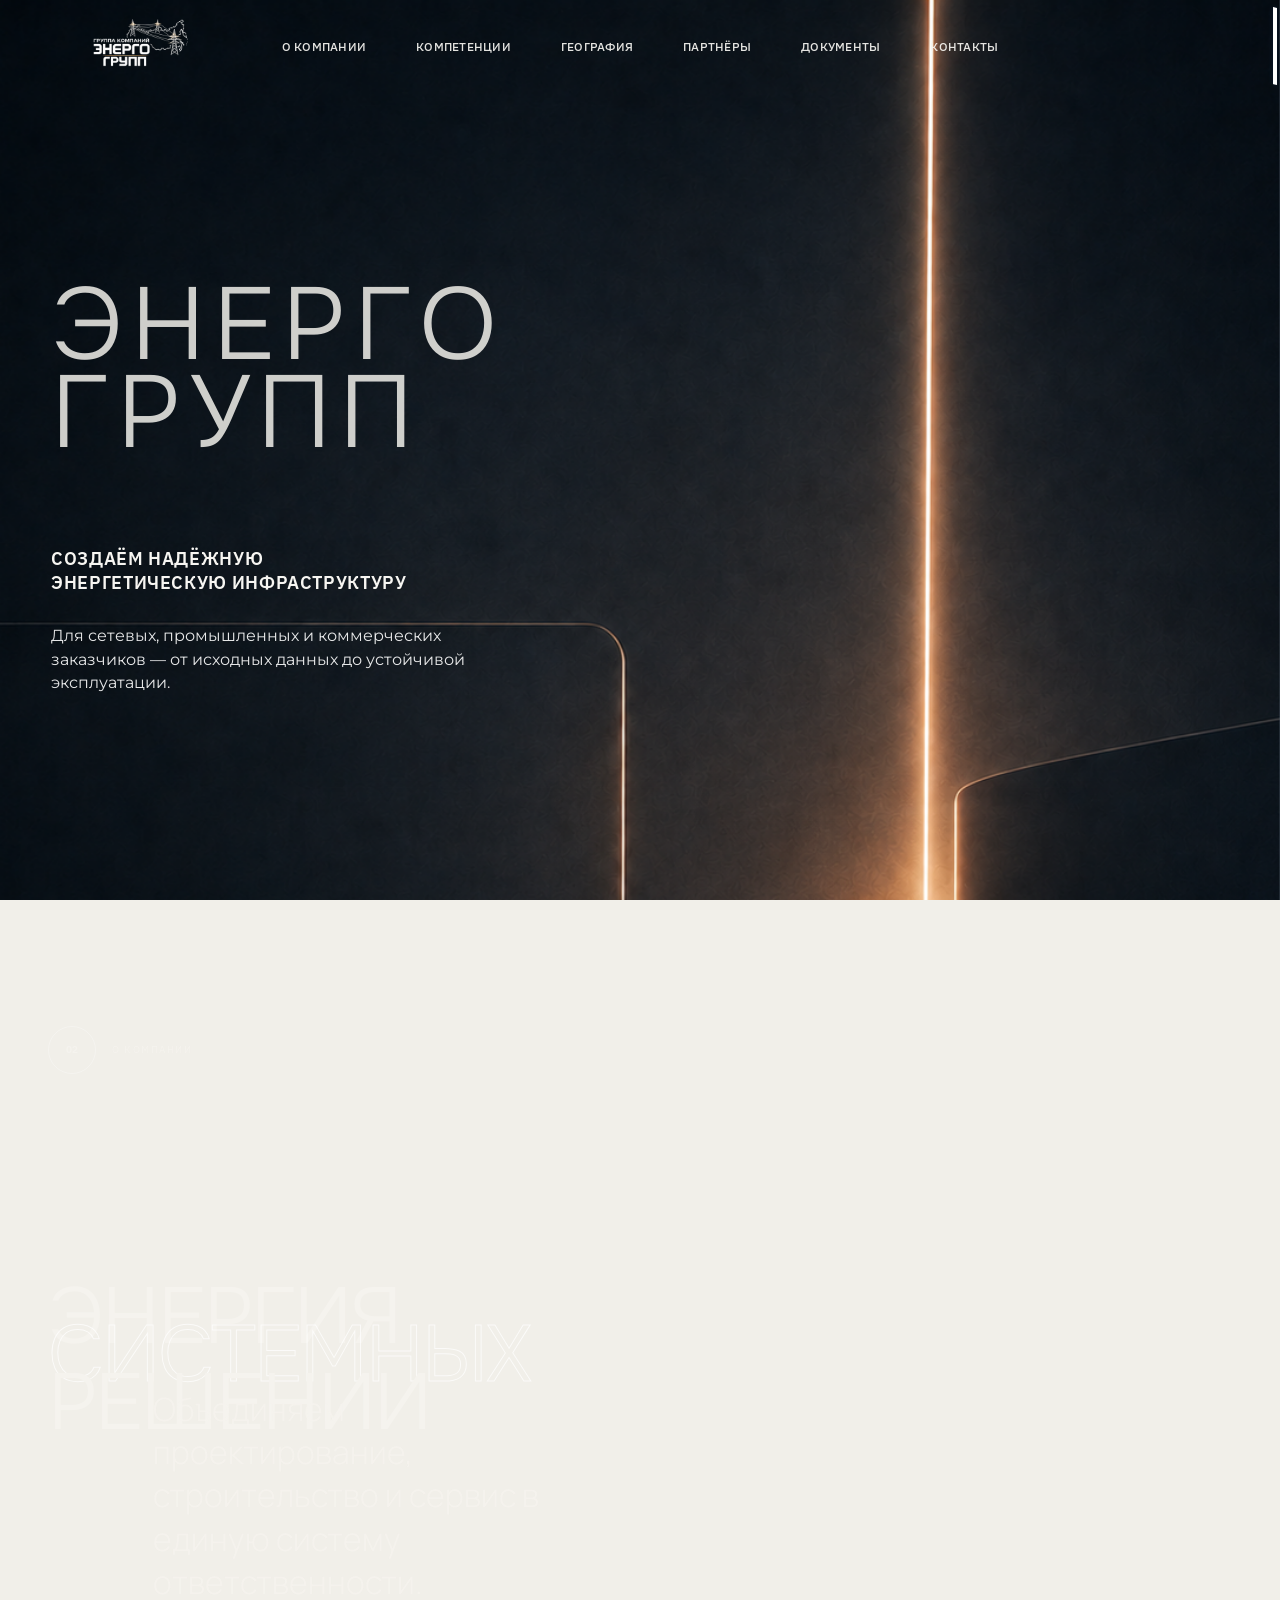
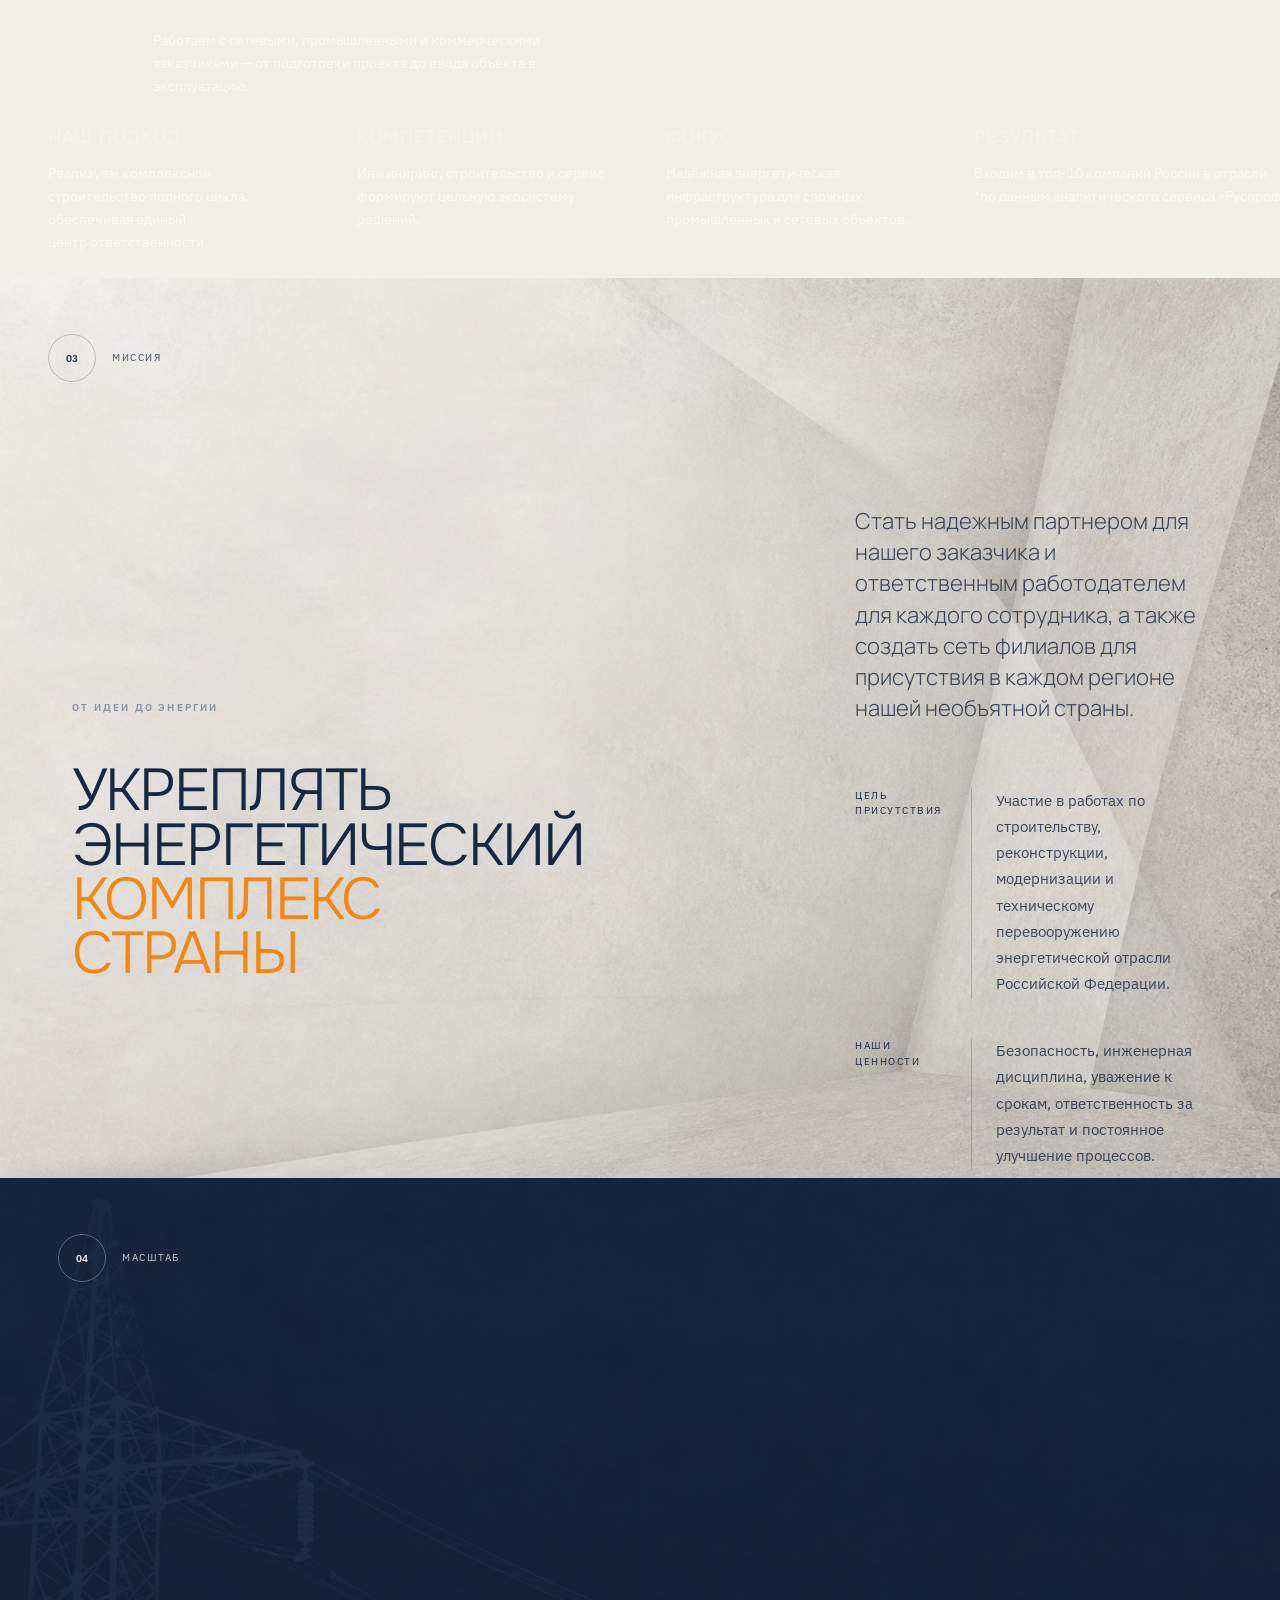
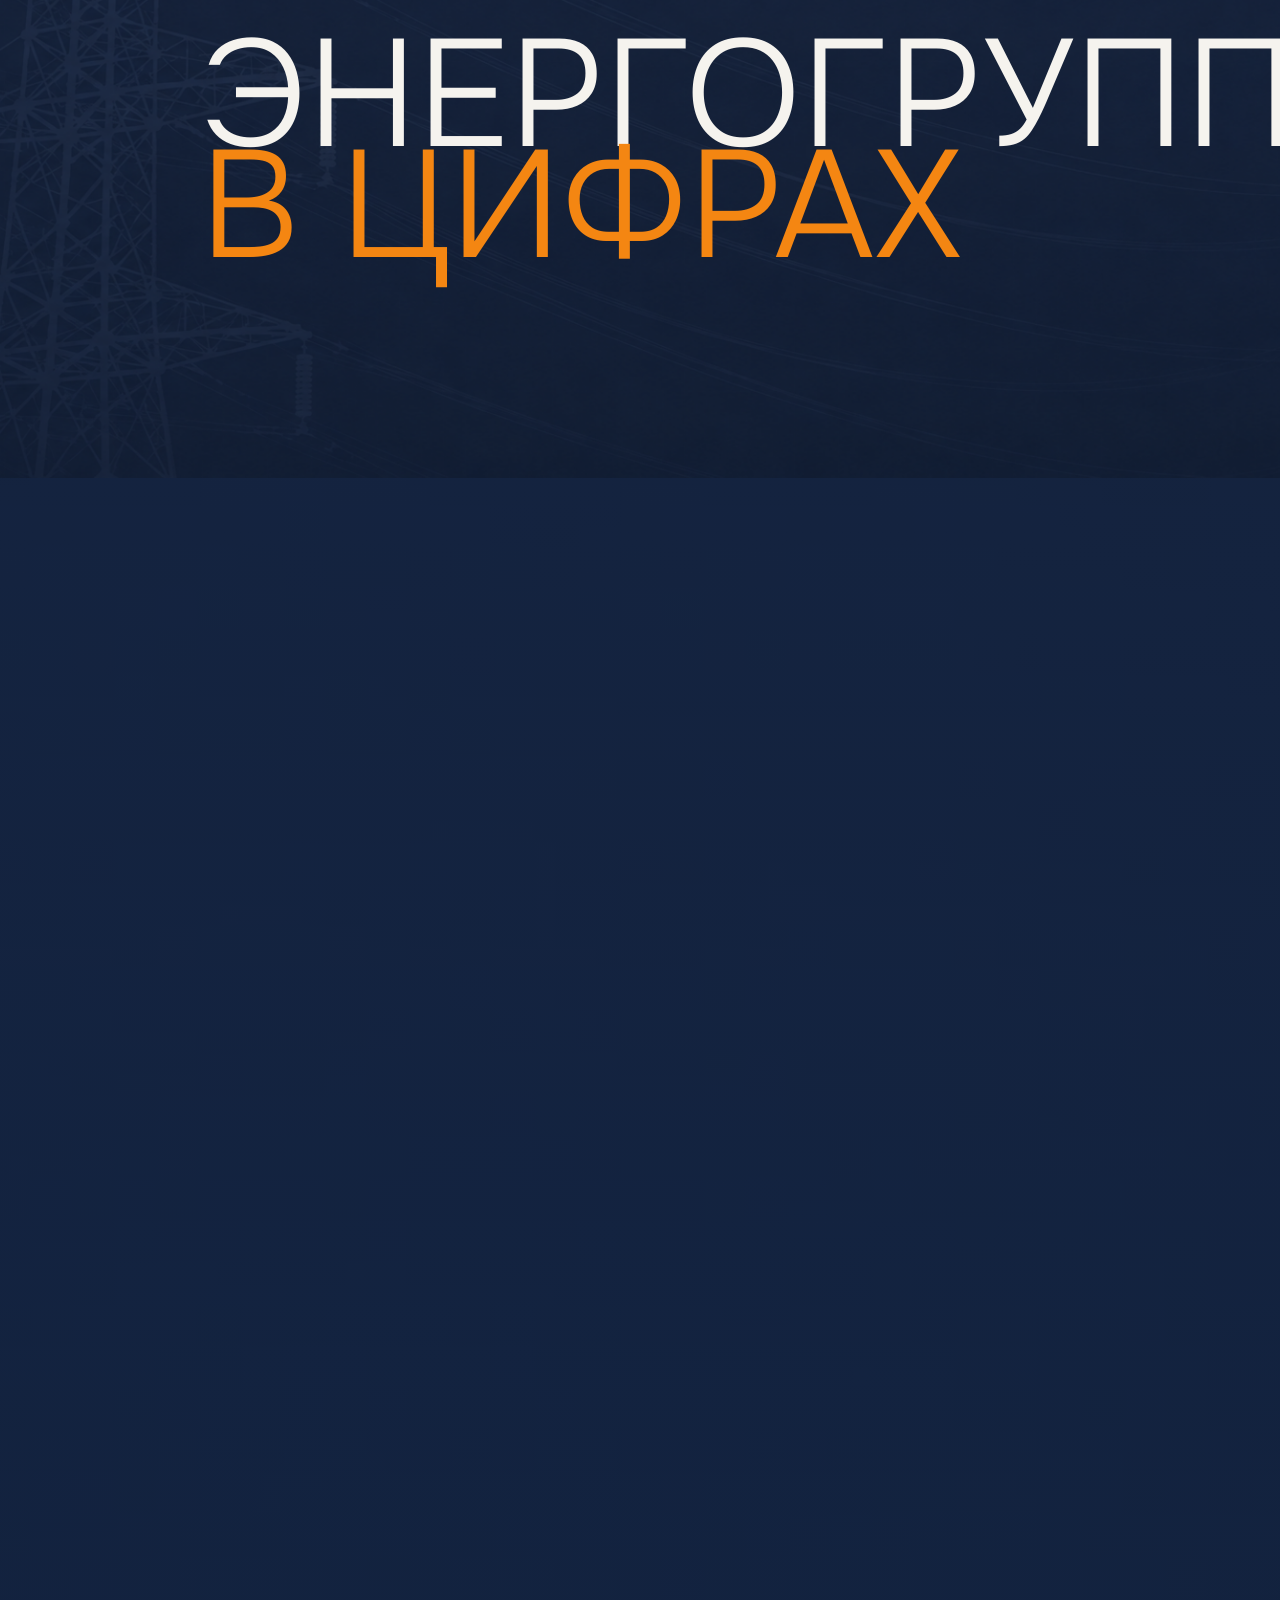
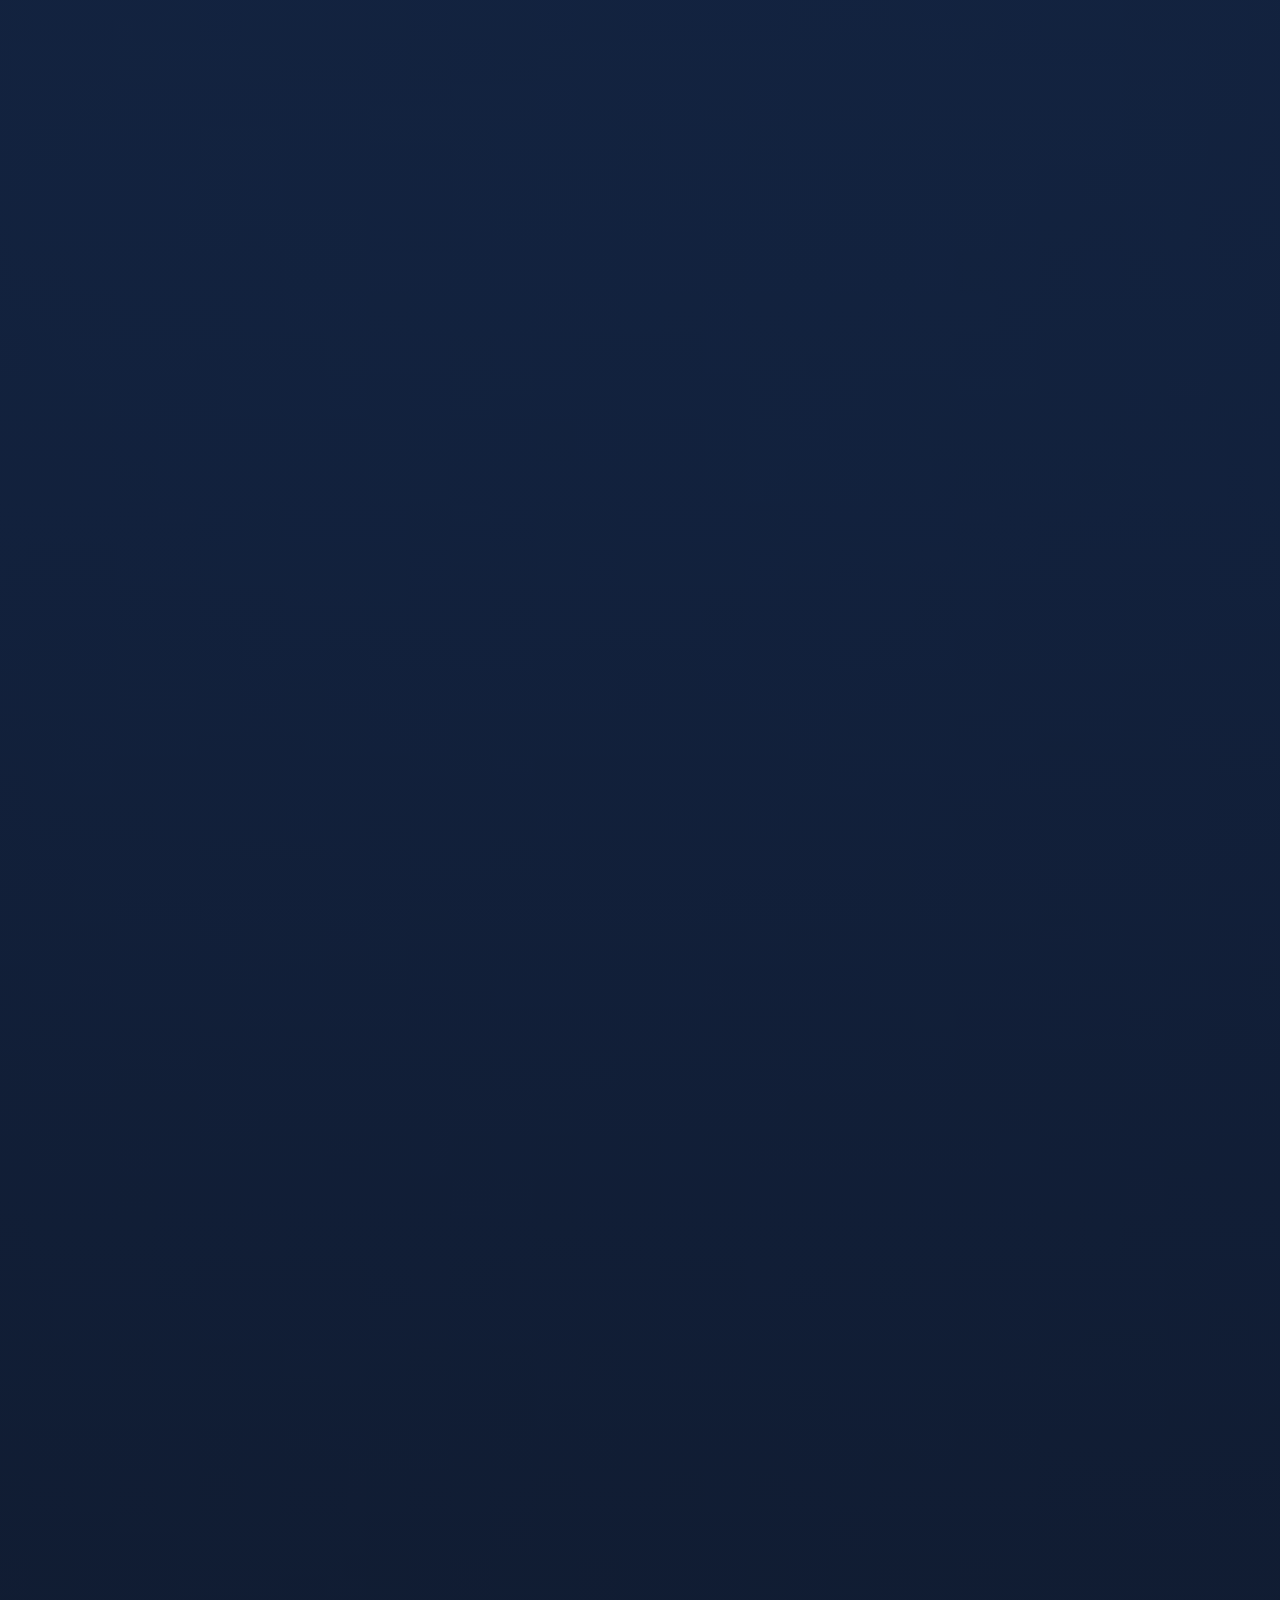
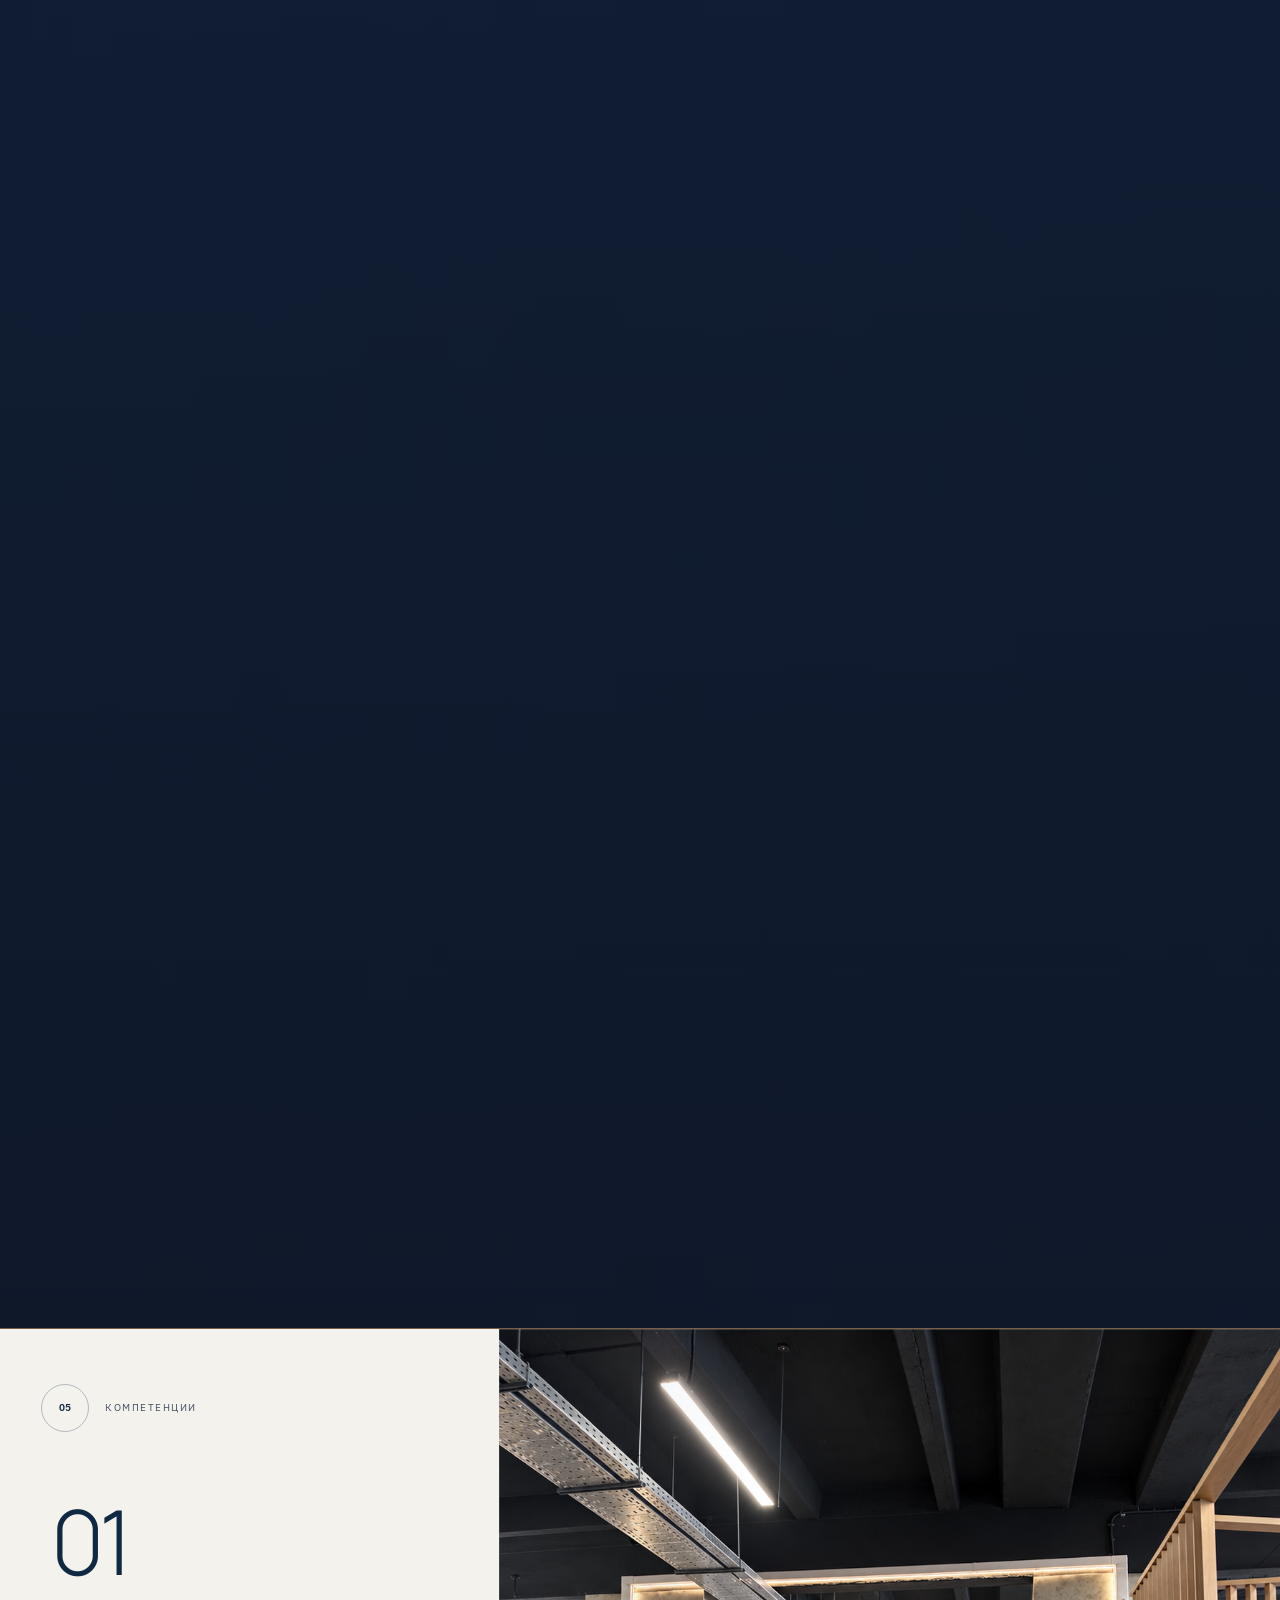
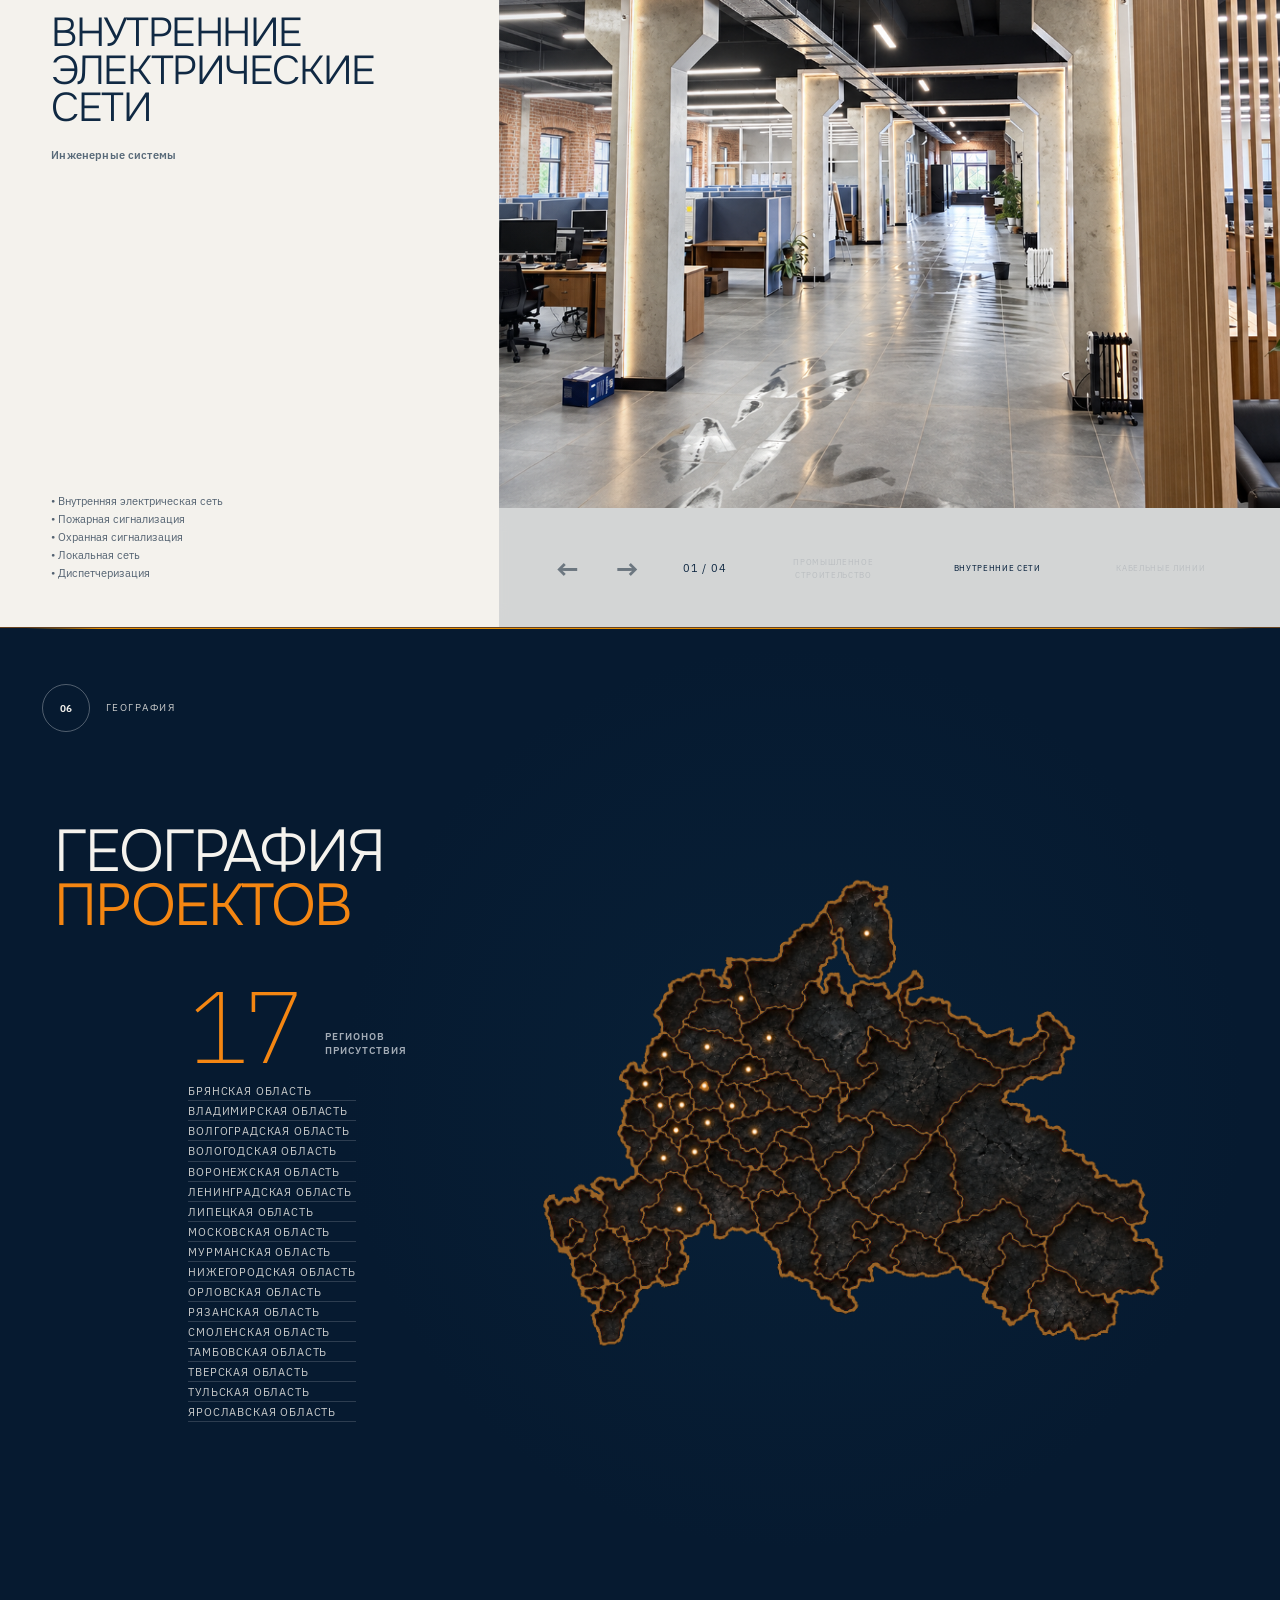
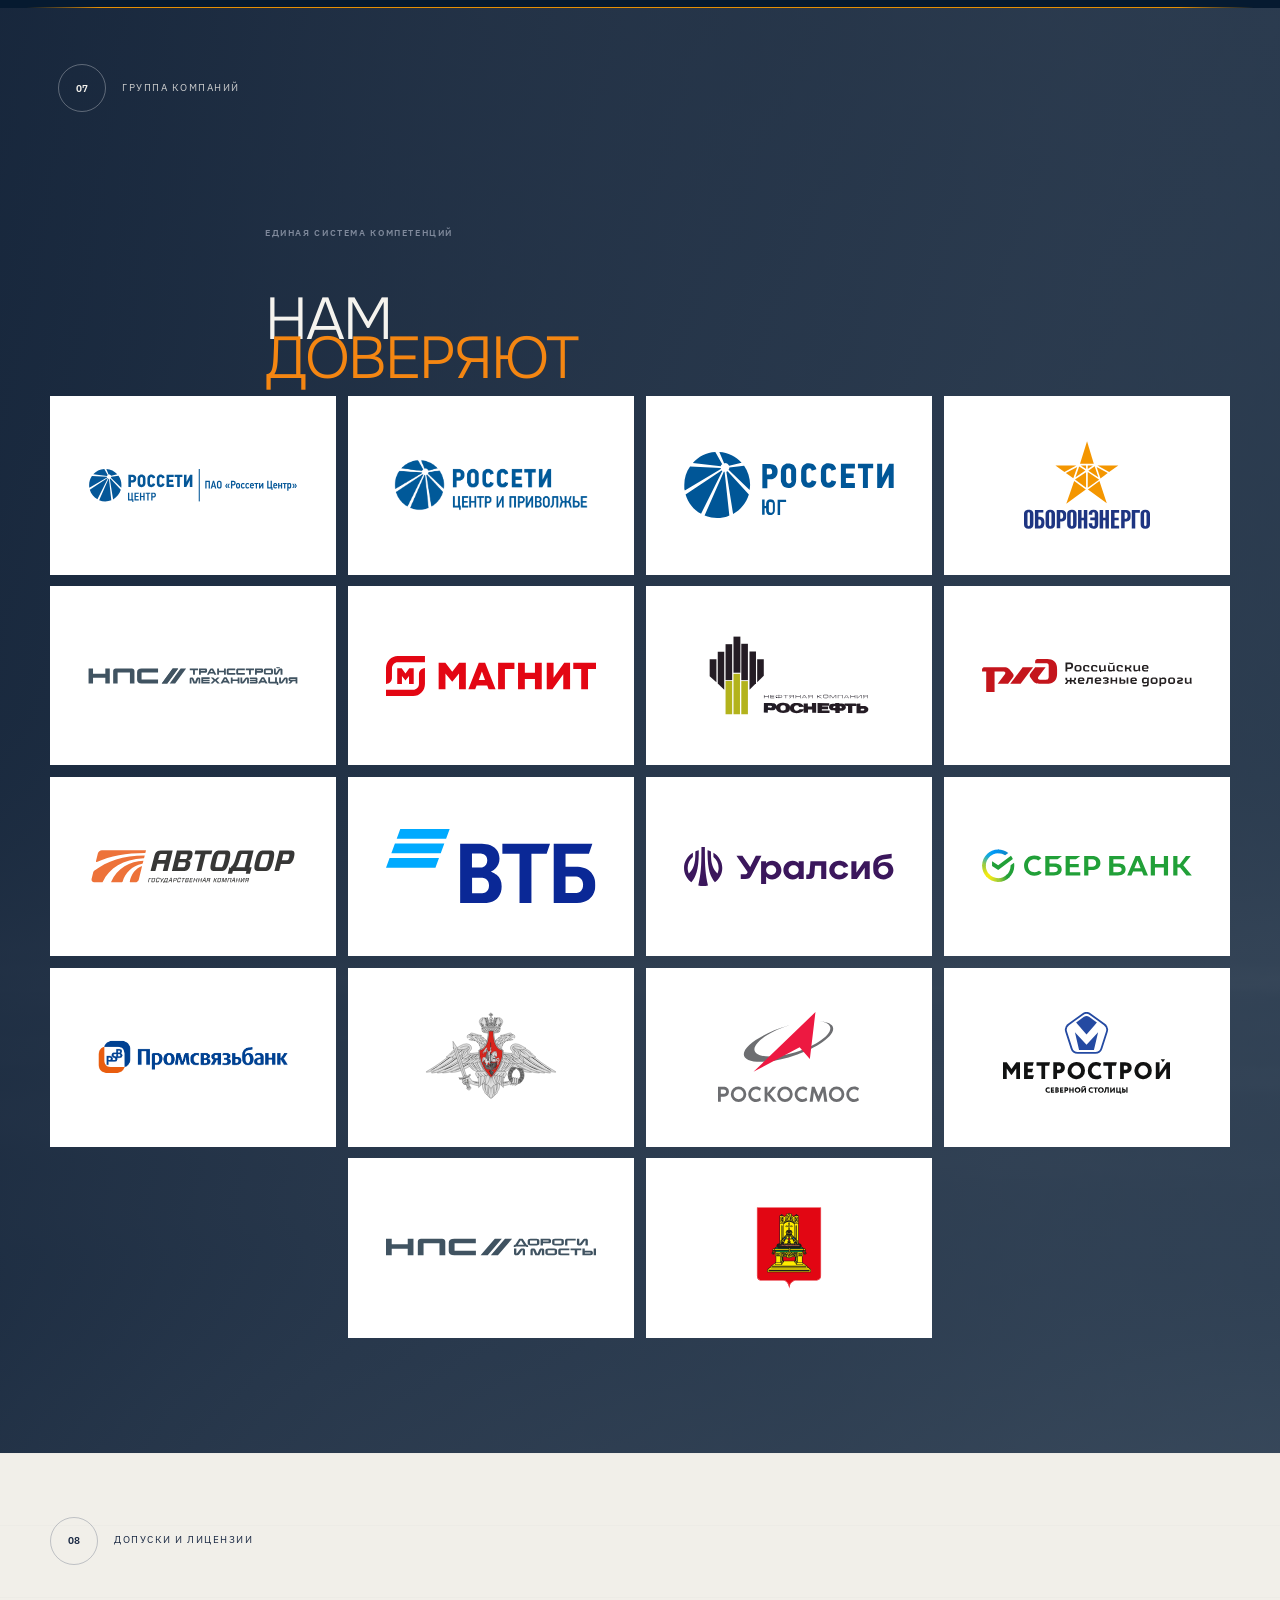
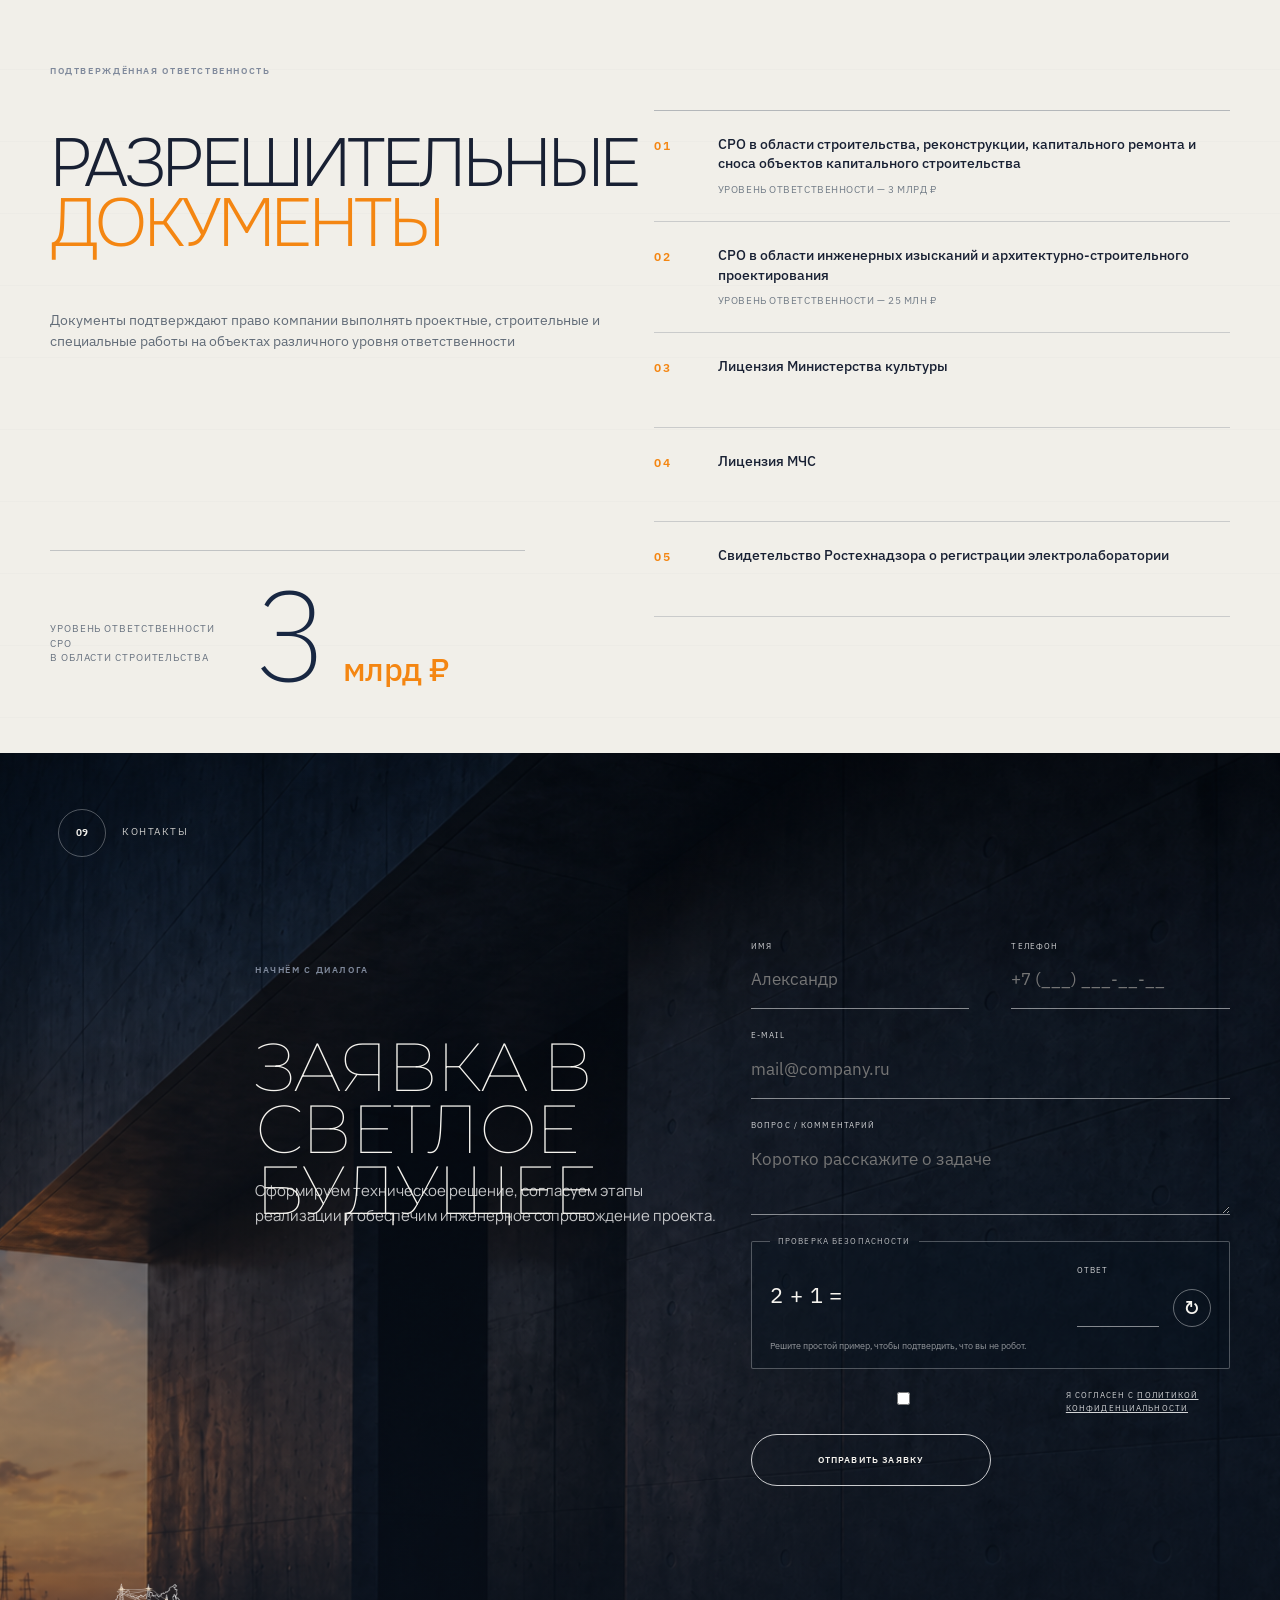
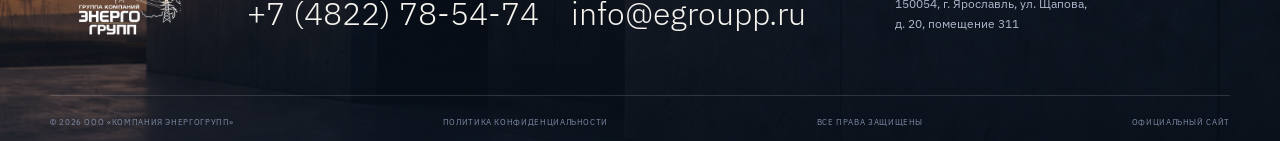
==== commit a95d1413: "Обновление сайта" ====
--- a/index.html
+++ b/index.html
@@ -304,12 +304,9 @@
                                 <defs> 
                                     <filter id="geography-glow" x="-200%" y="-200%" width="400%" height="400%"><feGaussianBlur stdDeviation="5" result="blur"/><feMerge><feMergeNode in="blur"/><feMergeNode in="SourceGraphic"/></feMerge></filter> 
                                 </defs> 
-                                <image class="geography-map-art" href="assets/images/geography-russia-west-imagegen.png?v=5" x="0" y="0" width="1536" height="1024" preserveAspectRatio="xMidYMid meet"/>
+                                <image class="geography-map-art" href="assets/images/geography-russia-west-subtle.png?v=1" x="0" y="0" width="1536" height="1024" preserveAspectRatio="xMidYMid meet"/>
                                 <g class="geography-points" aria-label="Регионы присутствия ЭнергоГрупп"></g>
                             </svg> 
-                            <aside class="geography-region" aria-hidden="true" aria-live="polite" data-geography-popup> 
-                                <h3 data-geography-name></h3> 
-                            </aside> 
                         </div> 
                     </div> 
                 </div> 
@@ -486,7 +483,6 @@
                         <a href="tel:+74822785474">+7 (4822) 78-54-74</a> 
                         <a href="mailto:info@egroupp.ru">info@egroupp.ru</a> 
                         <p>150054, г. Ярославль, ул. Щапова,<br>д. 20, помещение 311</p> 
-                        <a class="to-top" href="#top">Наверх ↑</a> 
                     </div>                     
                 </div>                 
             </section>             
--- a/styles.css
+++ b/styles.css
@@ -6301,7 +6301,7 @@
     margin: clamp(24px, 3vh, 34px) 0 0;
     padding: 0;
     list-style: none;
-    color: rgba(245, 246, 247, .7);
+    color: rgba(245, 246, 247, .48);
     font-size: clamp(9px, .65vw, 11px);
     font-weight: 400;
     line-height: 1.15;
@@ -6314,7 +6314,8 @@
     padding: 6px 0;
     opacity: 1;
     transform: translate3d(0, 0, 0);
-    transition: opacity .16s linear, transform .24s cubic-bezier(.22, 1, .36, 1);
+    transform-origin: left center;
+    transition: color .18s ease, transform .22s cubic-bezier(.22, 1, .36, 1);
     white-space: nowrap;
 }
 
@@ -6328,18 +6329,21 @@
     background: rgba(245, 246, 247, .16);
     transform: scaleX(1);
     transform-origin: left center;
-    transition: opacity .16s linear, transform .24s cubic-bezier(.22, 1, .36, 1);
-}
-
-.geography-layout.is-region-wave-ready .geography-region-list li {
-    opacity: var(--region-wave-opacity, 1);
-    transform: translate3d(var(--region-wave-shift, 0), 0, 0) scale(var(--region-wave-scale, 1));
-    transform-origin: left center;
-}
-
-.geography-layout.is-region-wave-ready .geography-region-list li::after {
-    opacity: var(--region-line-opacity, 1);
-    transform: scaleX(1);
+    transition: background-color .18s ease;
+}
+
+.geography-region-list li:hover,
+.geography-region-list li:focus-visible,
+.geography-region-list li.is-highlighted {
+    color: var(--white);
+    transform: translate3d(2px, 0, 0) scale(1.025);
+    outline: none;
+}
+
+.geography-region-list li:hover::after,
+.geography-region-list li:focus-visible::after,
+.geography-region-list li.is-highlighted::after {
+    background: rgba(245, 246, 247, .42);
 }
 
 .geography-all {
@@ -7188,7 +7192,7 @@
 
 .geography-map.is-visible .geography-marker-pulse {
     opacity: .72;
-    animation: geography-marker-breathe 2.6s ease-in-out var(--region-delay, 0ms) infinite;
+    animation: none;
 }
 
 .geography-map.is-visible .geography-marker-core { transition-delay: 0ms; }
@@ -7206,11 +7210,6 @@
 .geography-point.is-active .geography-marker-pulse {
     stroke-width: 1.8;
     opacity: 1;
-}
-
-@keyframes geography-marker-breathe {
-    0%, 100% { opacity: .25; transform: scale(.72); }
-    50% { opacity: .82; transform: scale(1.65); }
 }
 
 .geography-region-shape {
@@ -7905,31 +7904,36 @@
 .geography-map.is-visible .geography-marker-core {
     opacity: 1;
     transform: scale(1);
-    transition: none;
-    animation: geography-marker-core-breathe 2.5s ease-in-out calc(var(--region-delay, 0ms) + 620ms) infinite;
+    transition: opacity .22s ease, transform .22s ease, filter .22s ease;
+    animation: none;
 }
 
 .geography-map.is-visible .geography-marker-pulse {
     display: block;
-    opacity: .34;
-    animation: geography-marker-pulse-breathe 2.5s ease-in-out calc(var(--region-delay, 0ms) + 620ms) infinite;
+    opacity: .3;
+    transform: scale(1);
+    transition: opacity .22s ease, transform .22s ease, stroke .22s ease;
+    animation: none;
 }
 
 .geography-map.is-visible .geography-point:hover .geography-marker-core,
 .geography-map.is-visible .geography-point:focus-visible .geography-marker-core,
+.geography-map.is-visible .geography-point.is-preview .geography-marker-core,
 .geography-map.is-visible .geography-point.is-active .geography-marker-core {
     animation: none;
     opacity: 1;
-    transform: scale(1.32);
-    filter: drop-shadow(0 0 6px var(--accent)) drop-shadow(0 0 17px rgba(var(--accent-rgb),.82));
+    transform: scale(1.42);
+    filter: drop-shadow(0 0 7px var(--accent)) drop-shadow(0 0 20px rgba(var(--accent-rgb),.92));
 }
 
 .geography-map.is-visible .geography-point:hover .geography-marker-pulse,
 .geography-map.is-visible .geography-point:focus-visible .geography-marker-pulse,
+.geography-map.is-visible .geography-point.is-preview .geography-marker-pulse,
 .geography-map.is-visible .geography-point.is-active .geography-marker-pulse {
     animation: none;
-    opacity: .68;
-    transform: scale(1.18);
+    opacity: .92;
+    transform: scale(1.34);
+    stroke-width: 1.7;
 }
 
 @keyframes geography-marker-land {
@@ -7948,22 +7952,6 @@
         transform: translateY(0) scale(1);
         filter: drop-shadow(0 0 0 rgba(var(--accent-rgb),0));
     }
-}
-
-@keyframes geography-marker-core-breathe {
-    0%, 100% {
-        transform: scale(1);
-        filter: drop-shadow(0 0 5px rgba(var(--accent-rgb),.96)) drop-shadow(0 0 13px rgba(var(--accent-rgb),.55));
-    }
-    50% {
-        transform: scale(1.18);
-        filter: drop-shadow(0 0 6px var(--accent)) drop-shadow(0 0 16px rgba(var(--accent-rgb),.72));
-    }
-}
-
-@keyframes geography-marker-pulse-breathe {
-    0%, 100% { opacity: .3; transform: scale(1); }
-    50% { opacity: .62; transform: scale(1.16); }
 }
 
 @media (prefers-reduced-motion: reduce) {
@@ -8464,3 +8452,169 @@
     letter-spacing: .055em;
     text-transform: uppercase;
 }
+
+/* 06 — компактная адаптивная композиция карты и списка регионов. */
+@media (min-width: 768px) and (max-width: 1023px) {
+    .geography {
+        min-height: 0;
+        padding: 38px 0 46px;
+    }
+
+    .geography-layout {
+        display: grid !important;
+        width: calc(100% - 48px);
+        height: auto;
+        grid-template-columns: calc(40% - 15px) calc(60% - 15px) !important;
+        grid-template-rows: auto auto;
+        column-gap: 30px;
+        align-items: start;
+        overflow: visible;
+    }
+
+    .geography-copy {
+        display: block !important;
+        grid-column: 1;
+        grid-row: 1;
+        min-height: 0;
+        padding: 0;
+    }
+
+    .geography-copy > .section-mark {
+        display: flex;
+    }
+
+    .geography-title { display: block !important; margin-top: 70px; }
+
+    .geography-title h2 {
+        max-width: 7ch;
+        margin: 0;
+        font-size: clamp(48px, 7.2vw, 66px);
+    }
+
+    .geography-title .geography-total {
+        margin-top: 34px;
+    }
+
+    .geography-total strong {
+        font-size: clamp(78px, 11vw, 104px);
+    }
+
+    .geography-map {
+        order: 0 !important;
+        grid-column: 2;
+        grid-row: 1;
+        align-self: start;
+        width: 100%;
+        height: clamp(300px, 42vw, 380px) !important;
+        min-height: 0 !important;
+        max-height: 380px !important;
+        margin: 70px 0 0;
+        padding: 0;
+    }
+
+    .geography-map-svg,
+    .geography-map.is-visible .geography-map-svg {
+        width: 100%;
+        height: 100%;
+        transform: none;
+    }
+
+    .geography-region-list {
+        order: 0 !important;
+        grid-column: 2;
+        grid-row: 2;
+        display: grid;
+        width: auto !important;
+        min-width: 100%;
+        max-width: none;
+        justify-self: stretch;
+        grid-template-columns: repeat(2, minmax(0, 1fr));
+        grid-template-rows: repeat(9, auto);
+        grid-auto-flow: column;
+        column-gap: 22px;
+        margin: 24px 0 0;
+        font-size: clamp(8px, 1.05vw, 10px);
+    }
+
+    .geography-region-list li {
+        min-width: 0;
+        padding: 5px 0;
+    }
+}
+
+@media (max-width: 767px) {
+    .geography {
+        min-height: 0;
+        padding: 56px 0 44px;
+    }
+
+    .geography-layout {
+        display: flex !important;
+        width: calc(100% - 32px);
+        height: auto;
+        flex-direction: column;
+        overflow: visible;
+    }
+
+    .geography-copy,
+    .geography-title {
+        display: contents;
+    }
+
+    .geography-copy > .section-mark {
+        order: 1;
+    }
+
+    .geography-title h2 {
+        order: 2;
+        max-width: 8ch;
+        margin-top: 58px;
+        font-size: clamp(42px, 12.8vw, 54px);
+    }
+
+    .geography-title .geography-total {
+        order: 3;
+        justify-self: end;
+        margin: 26px 4px 0 0;
+    }
+
+    .geography-total strong {
+        font-size: clamp(76px, 22vw, 92px);
+    }
+
+    .geography-map {
+        order: 4;
+        width: 100%;
+        height: clamp(230px, 62vw, 300px) !important;
+        min-height: 0 !important;
+        max-height: 300px !important;
+        margin: 30px 0 0;
+        padding: 0;
+    }
+
+    .geography-map-svg,
+    .geography-map.is-visible .geography-map-svg {
+        width: 100%;
+        height: 100%;
+        transform: none;
+    }
+
+    .geography-region-list {
+        order: 5;
+        display: grid;
+        width: 100%;
+        max-width: none;
+        grid-template-columns: repeat(2, minmax(0, 1fr));
+        grid-template-rows: repeat(9, auto);
+        grid-auto-flow: column;
+        column-gap: 18px;
+        margin: 24px 0 0;
+        font-size: clamp(6.8px, 1.95vw, 8px);
+        letter-spacing: .02em;
+    }
+
+    .geography-region-list li {
+        min-width: 0;
+        padding: 5px 0;
+    }
+}
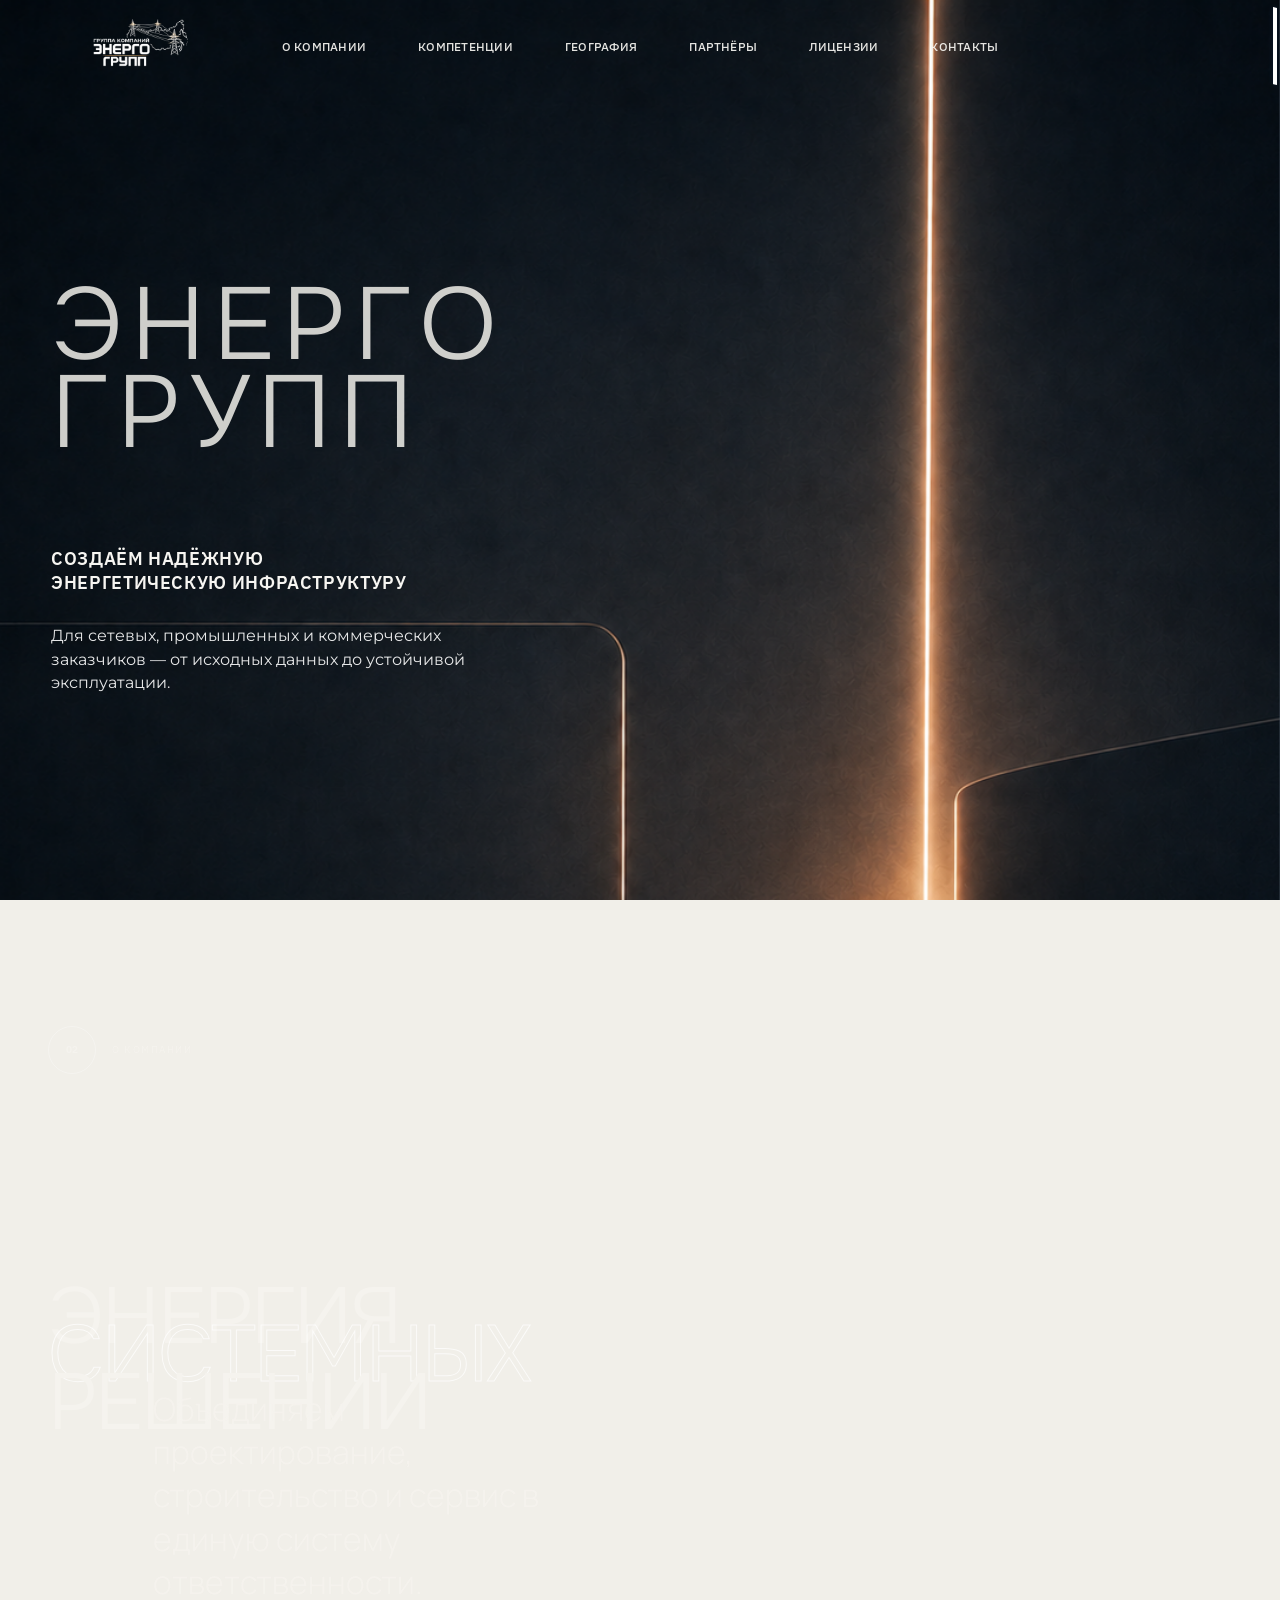
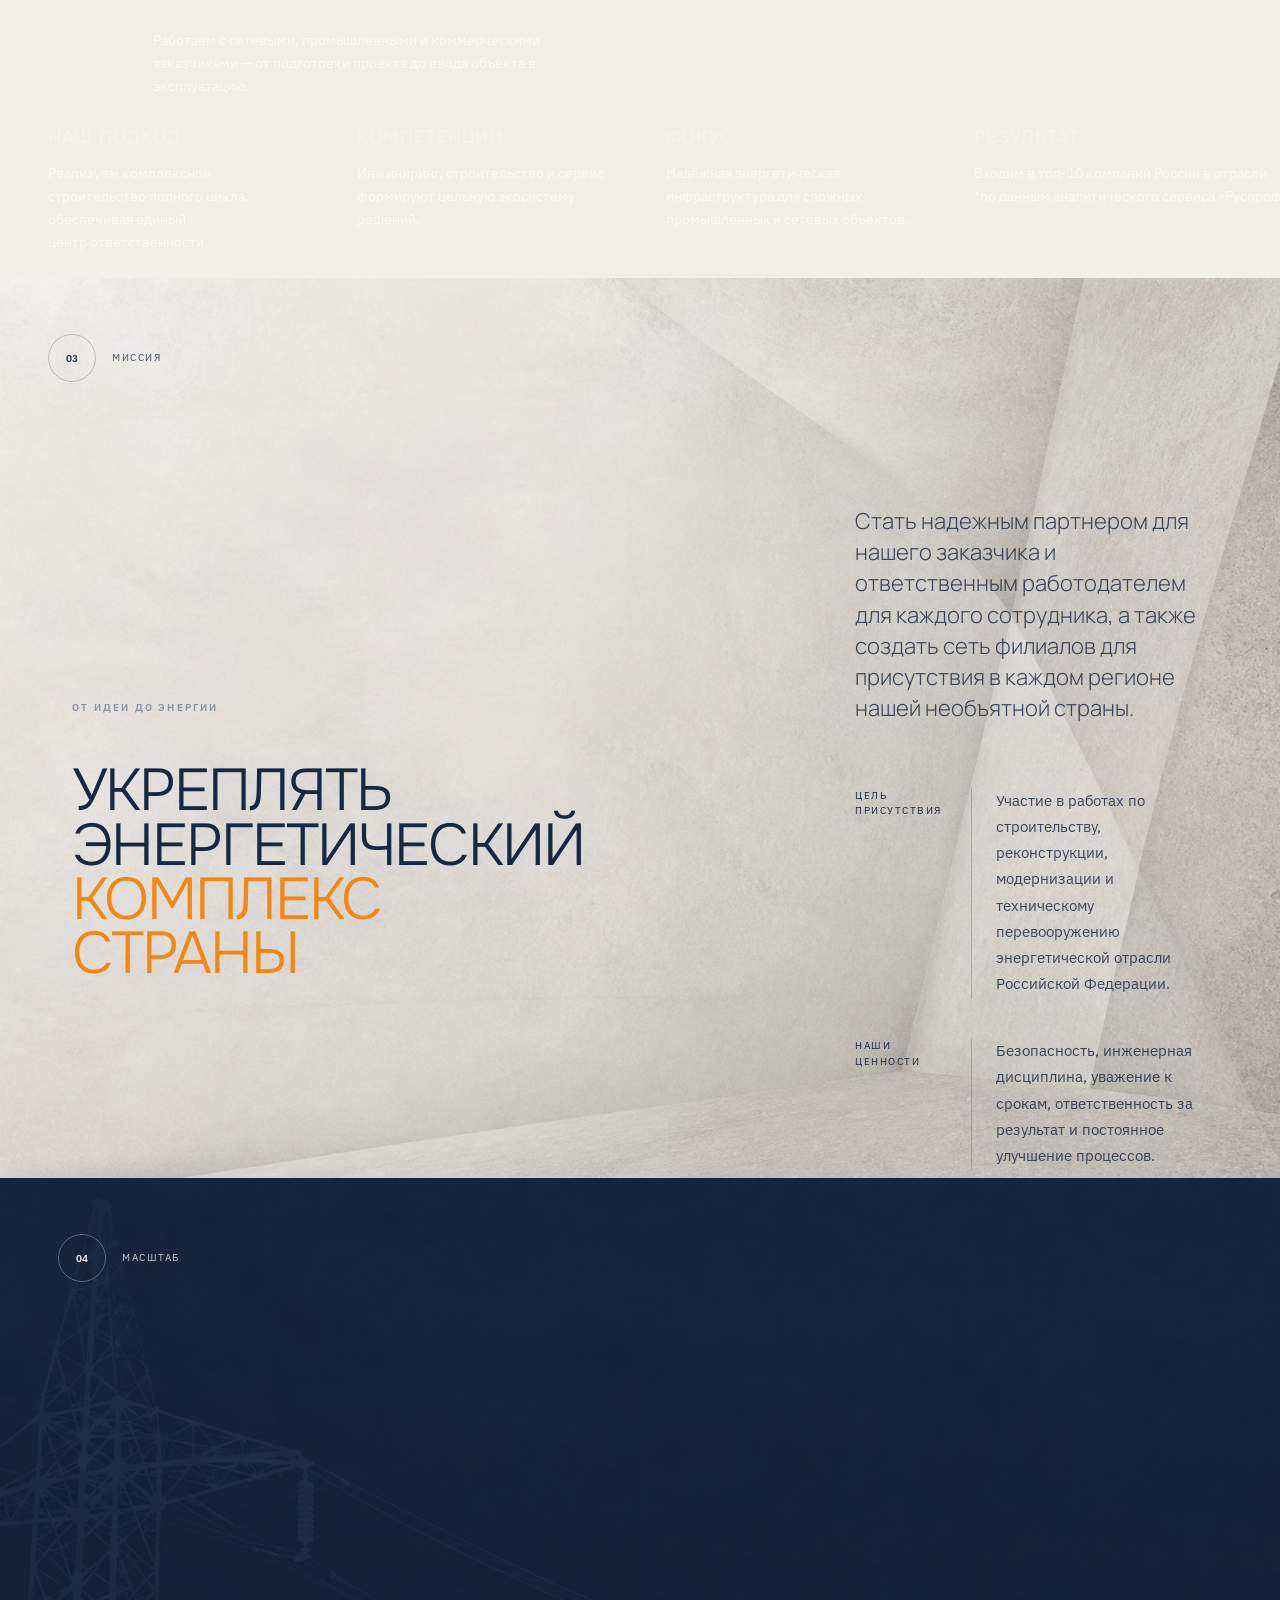
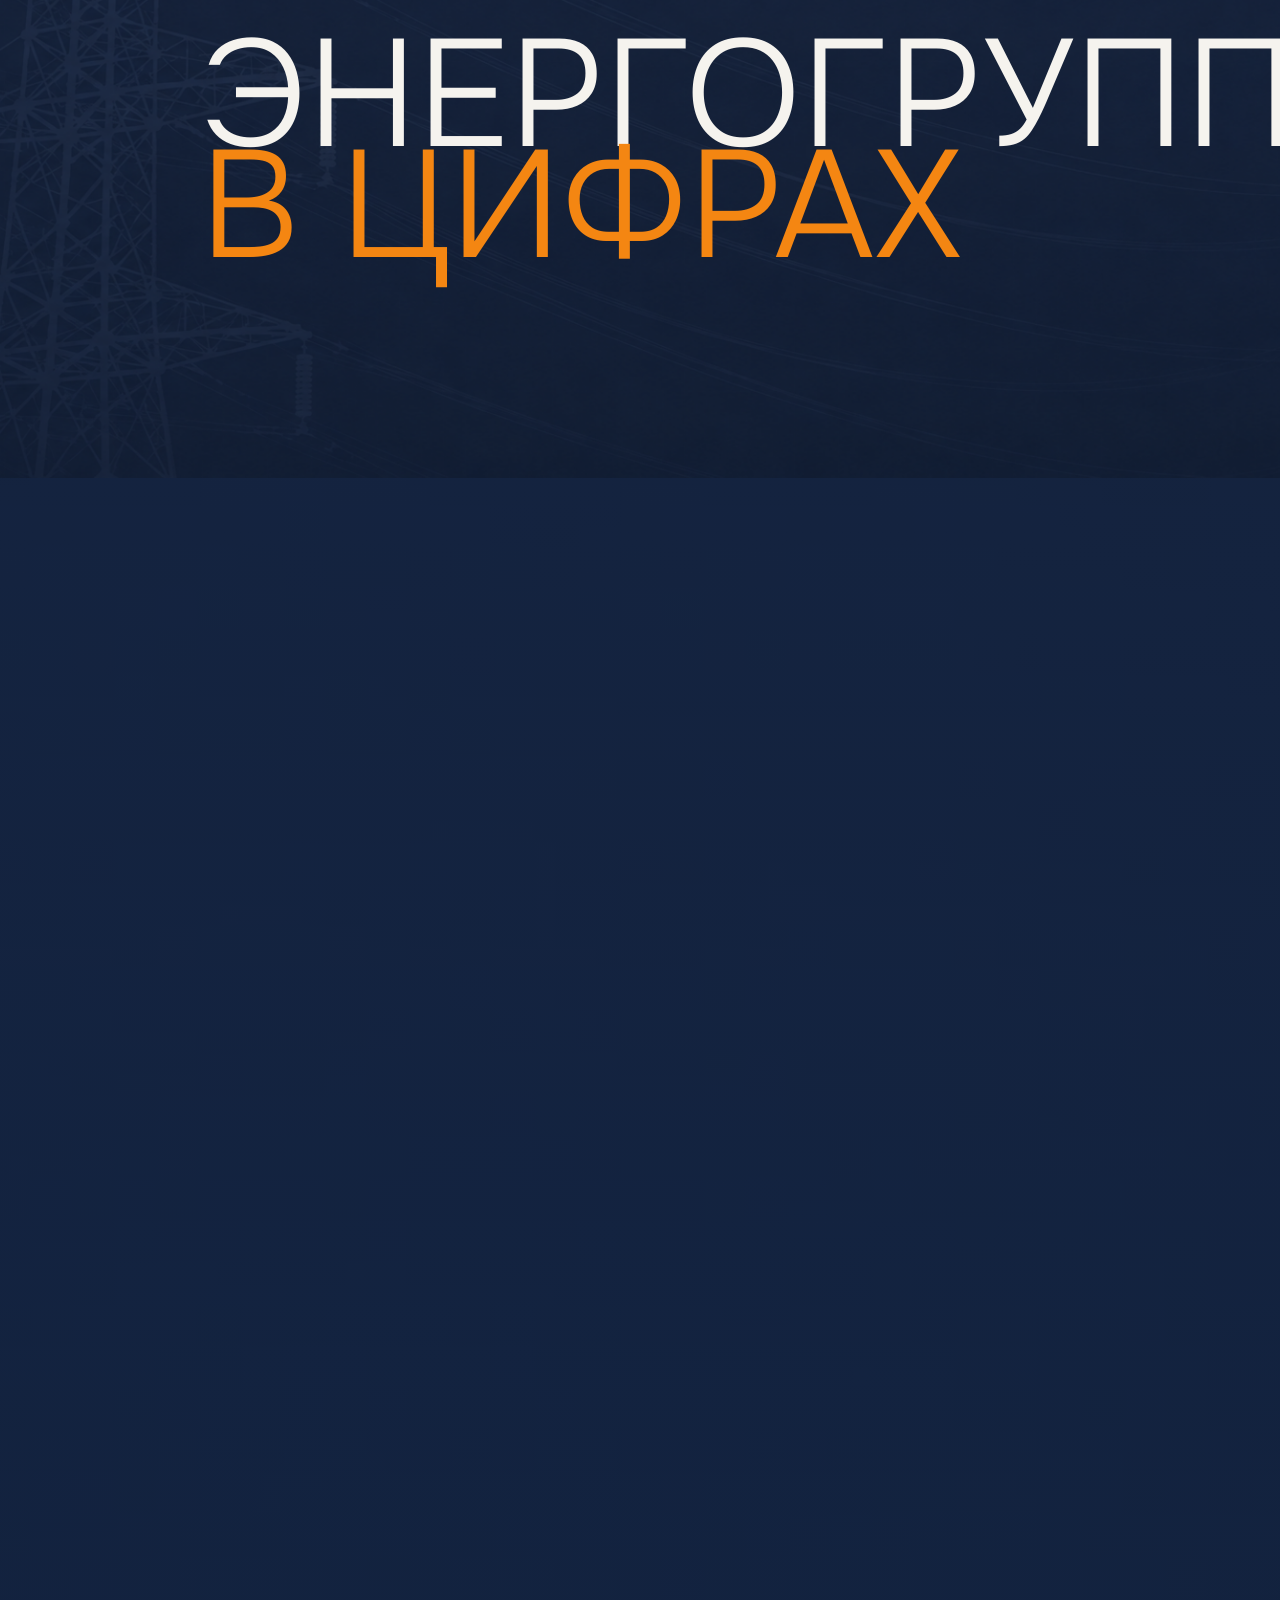
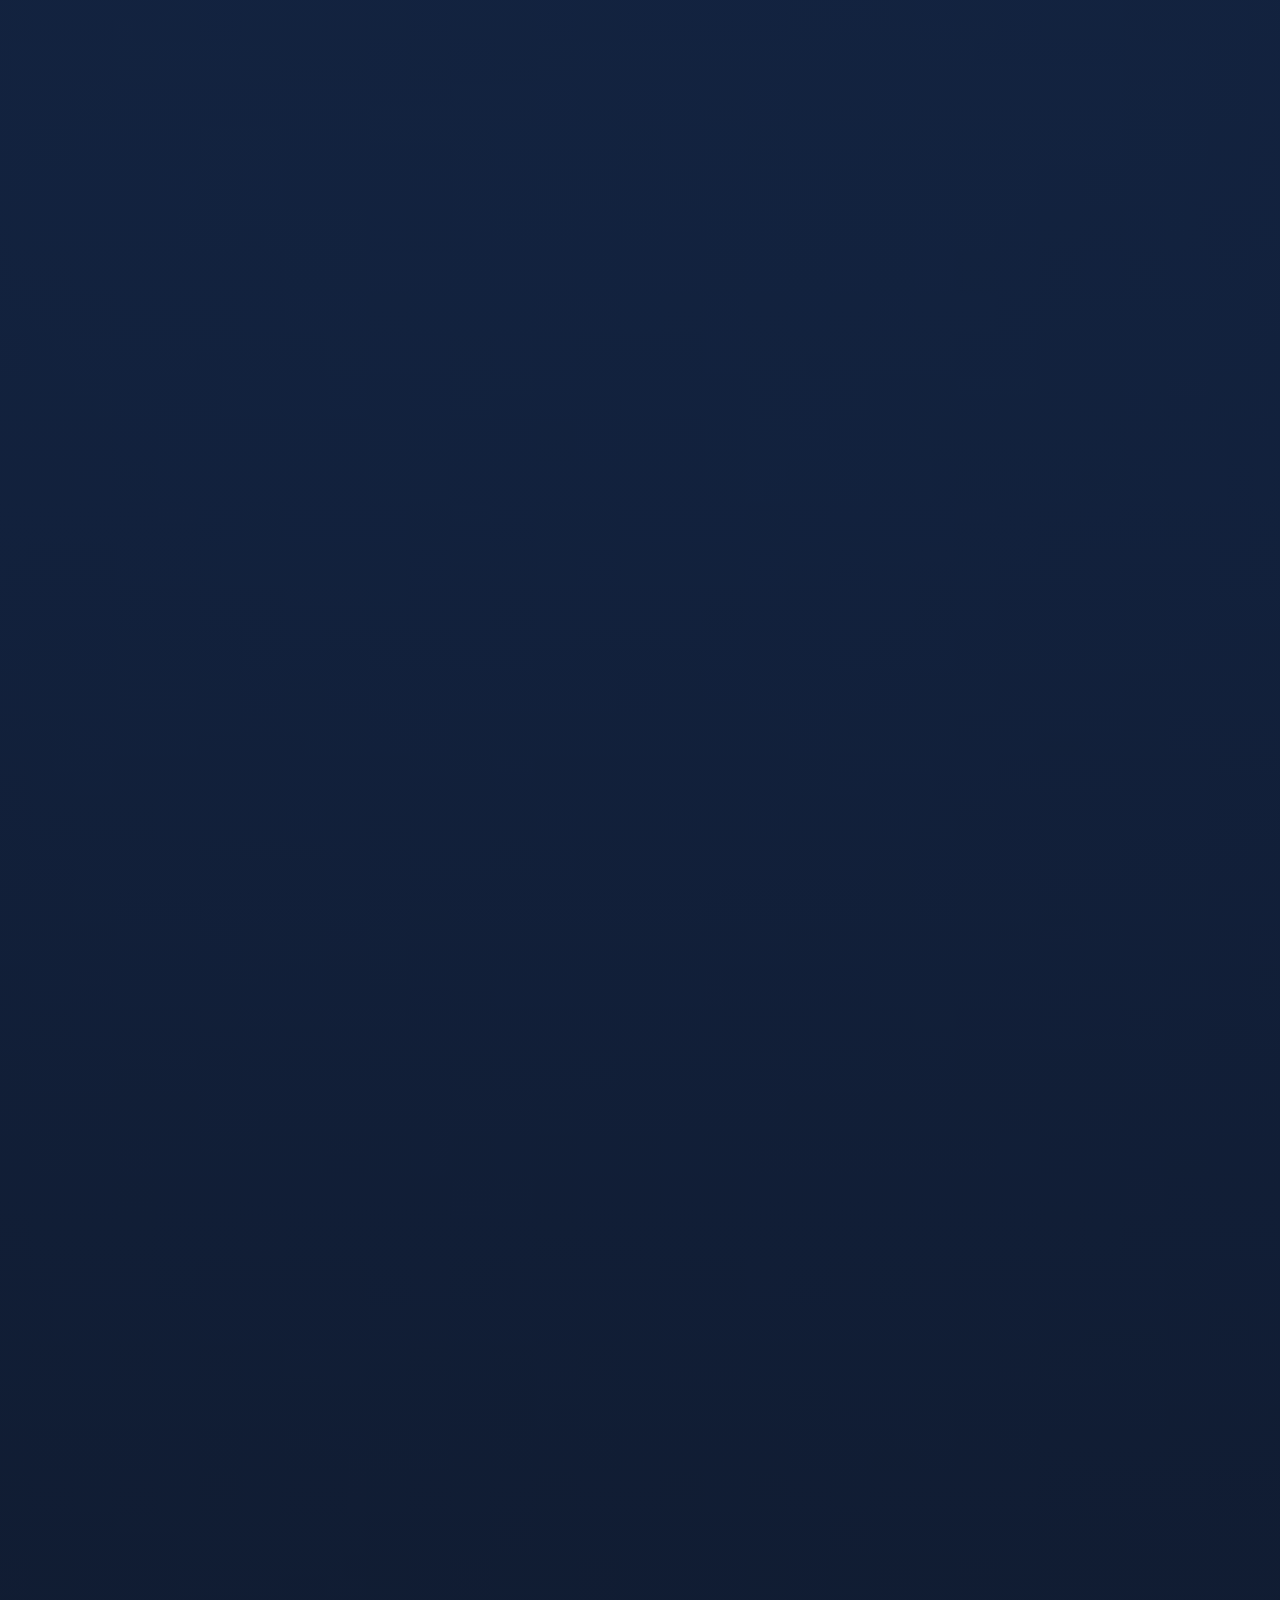
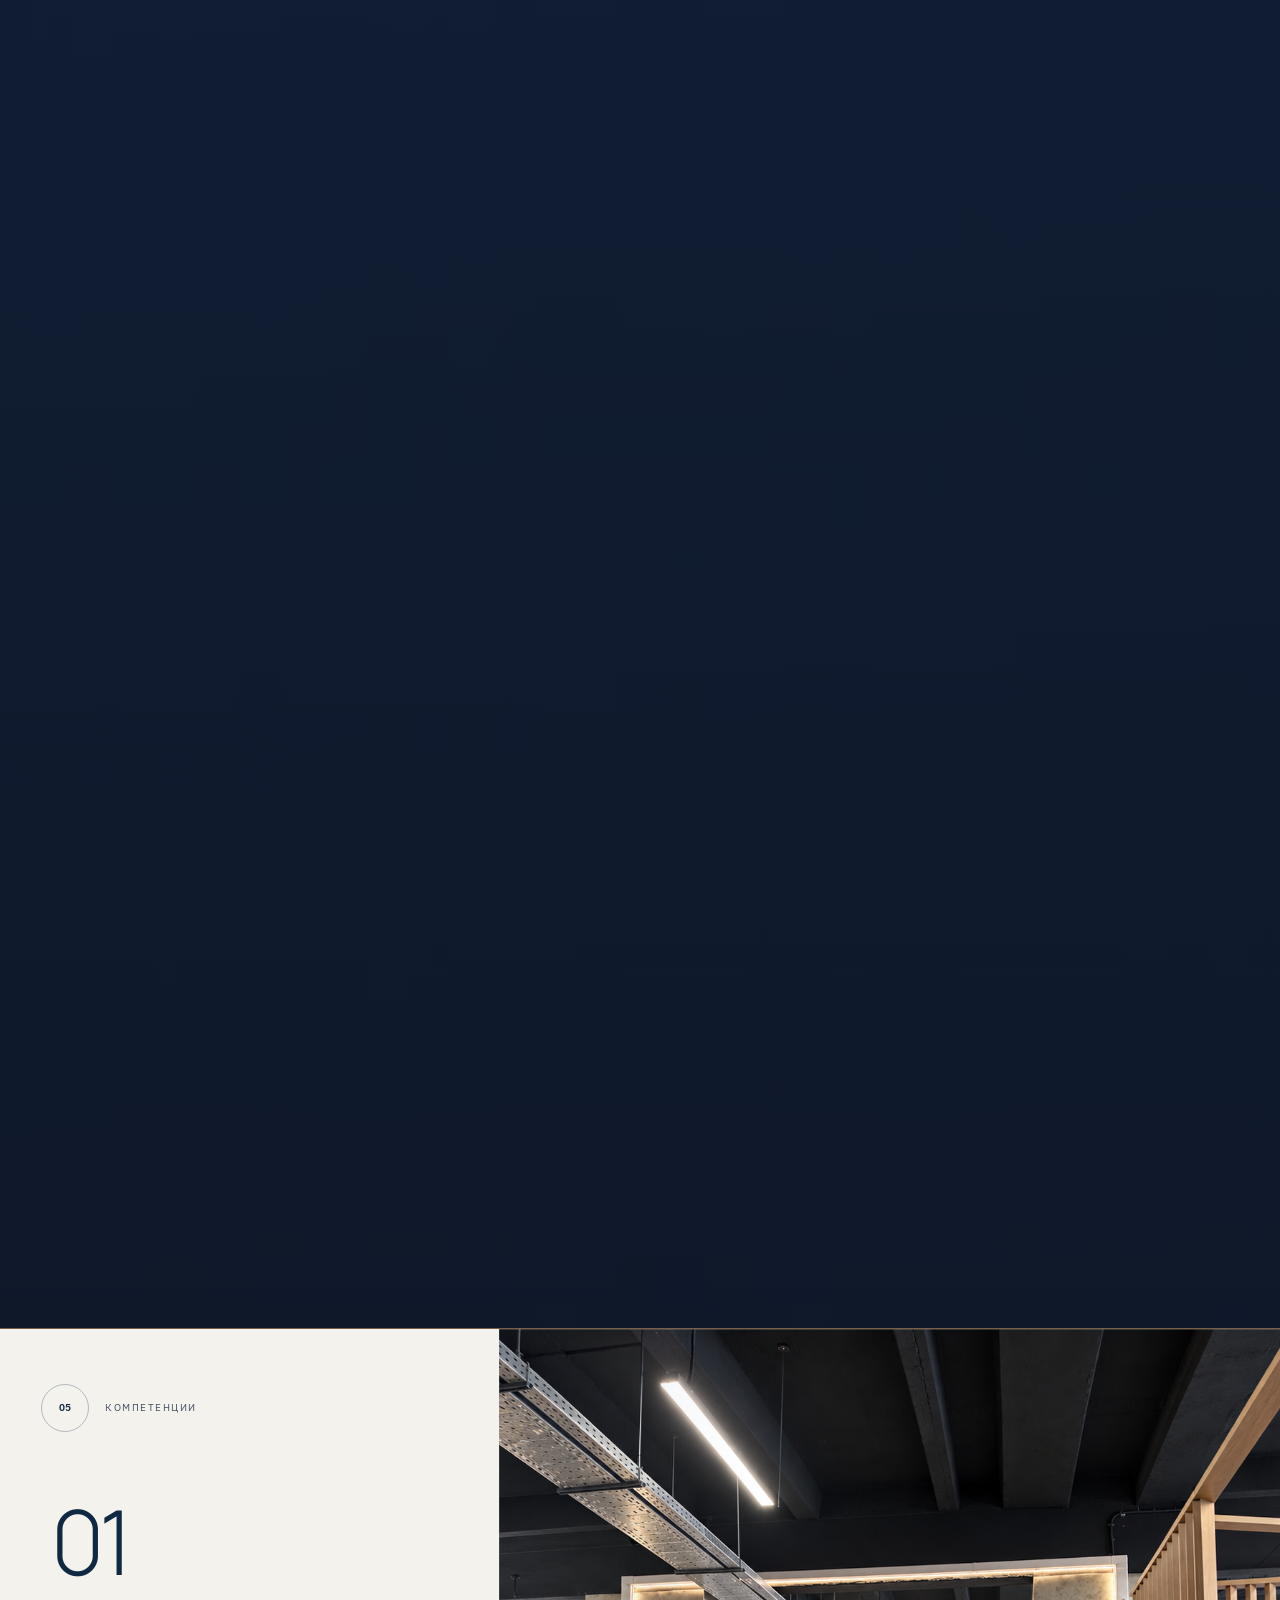
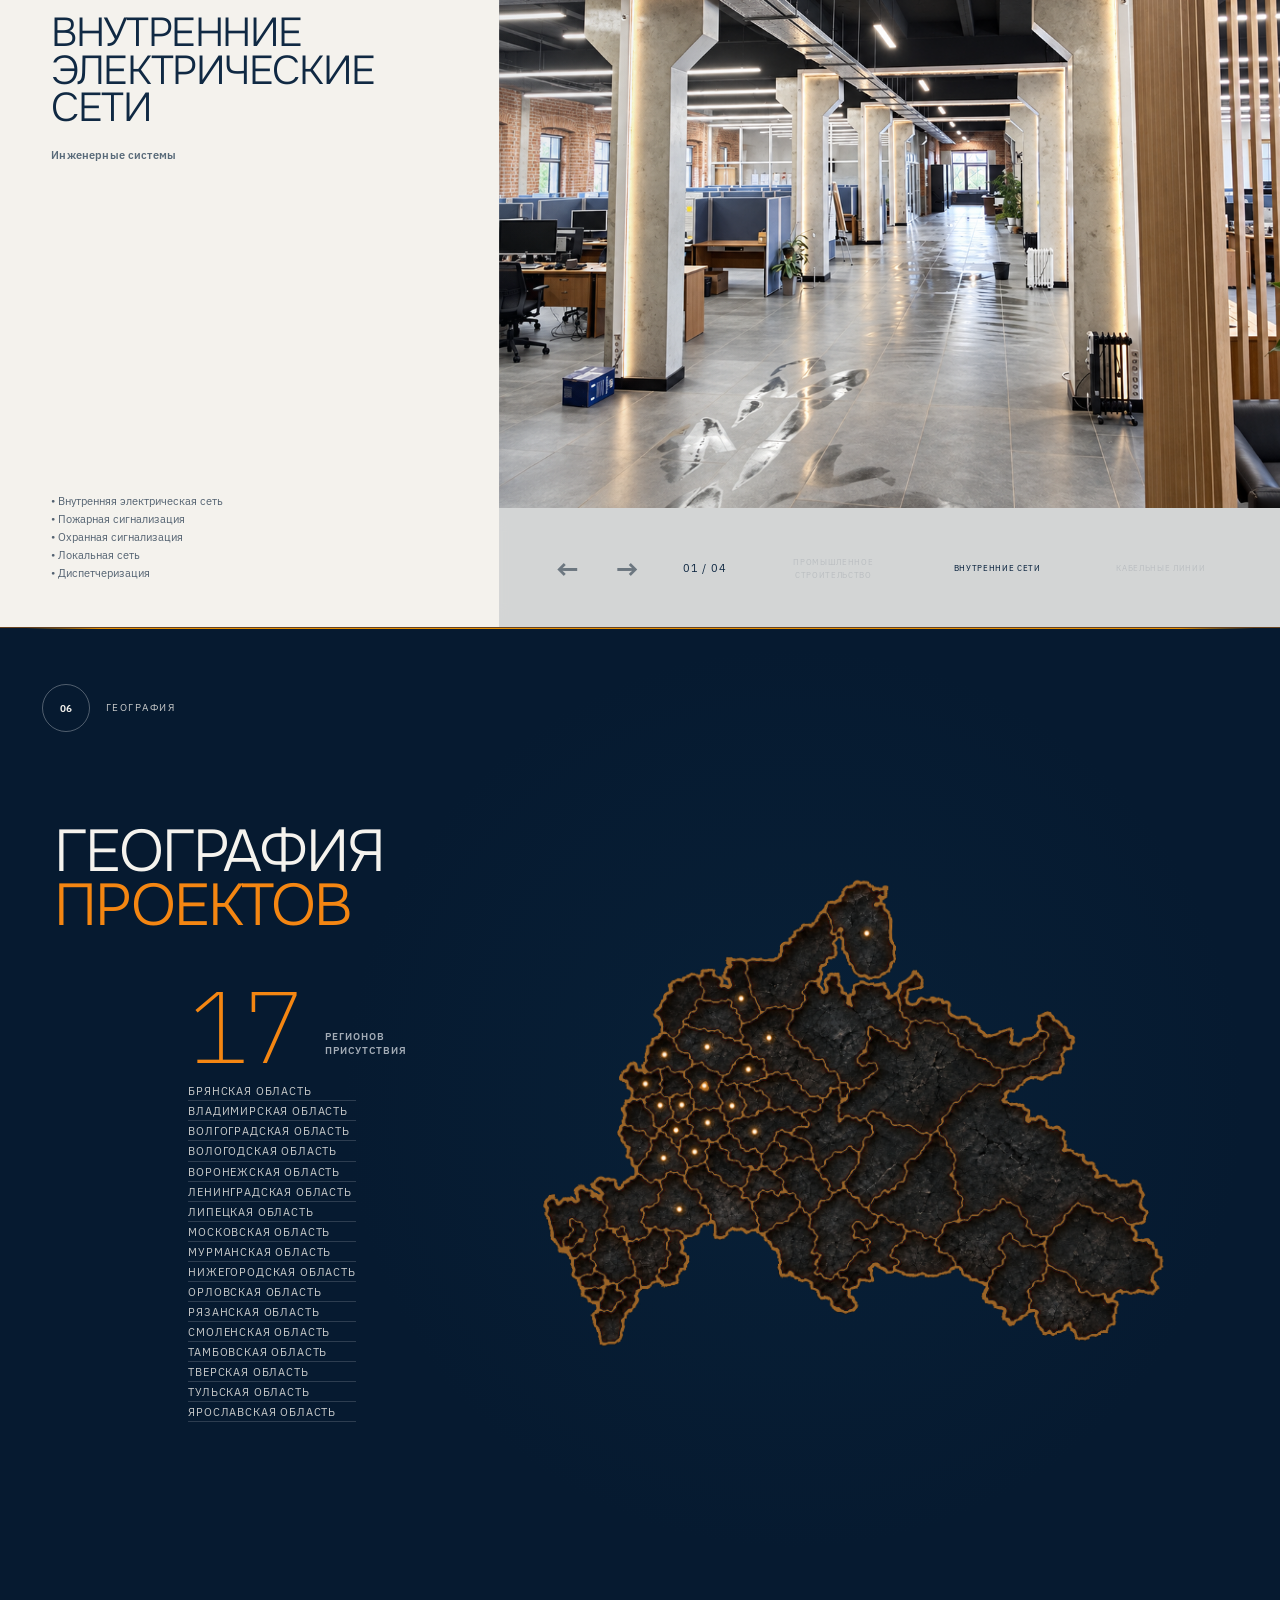
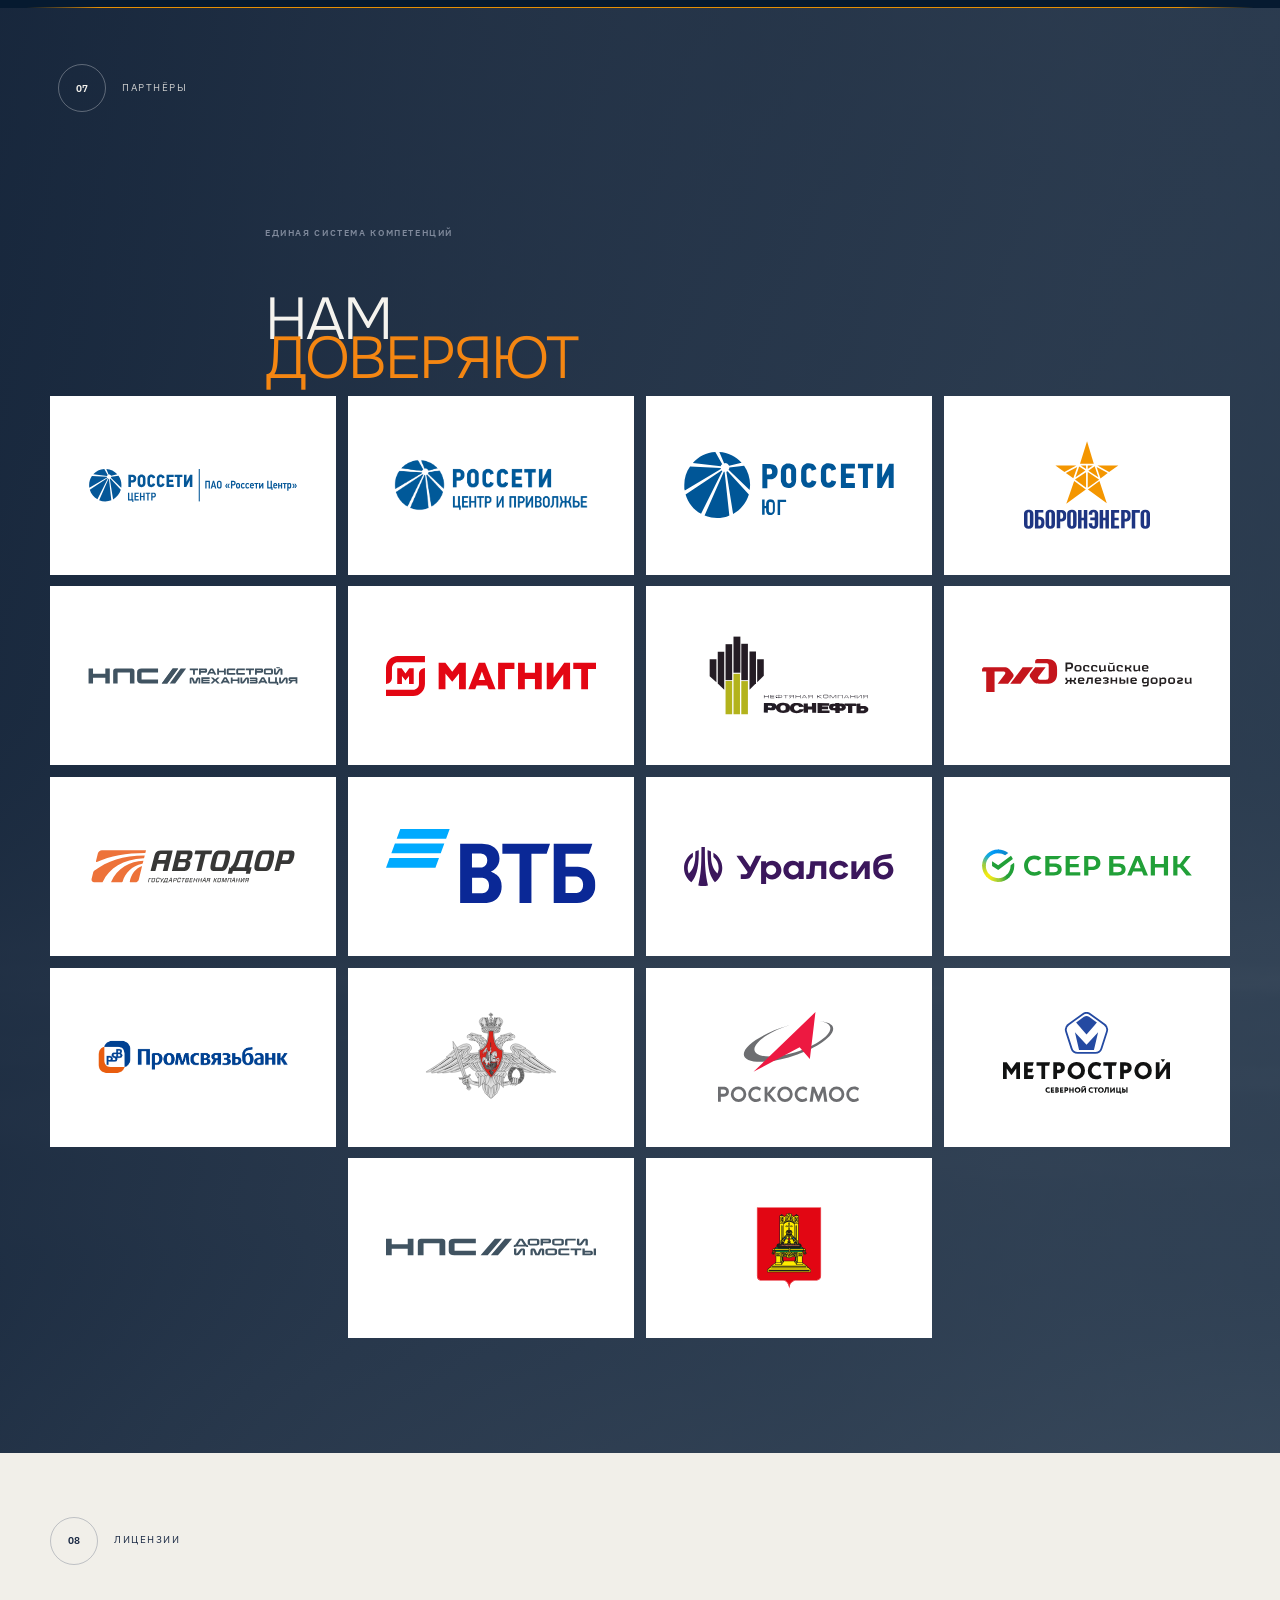
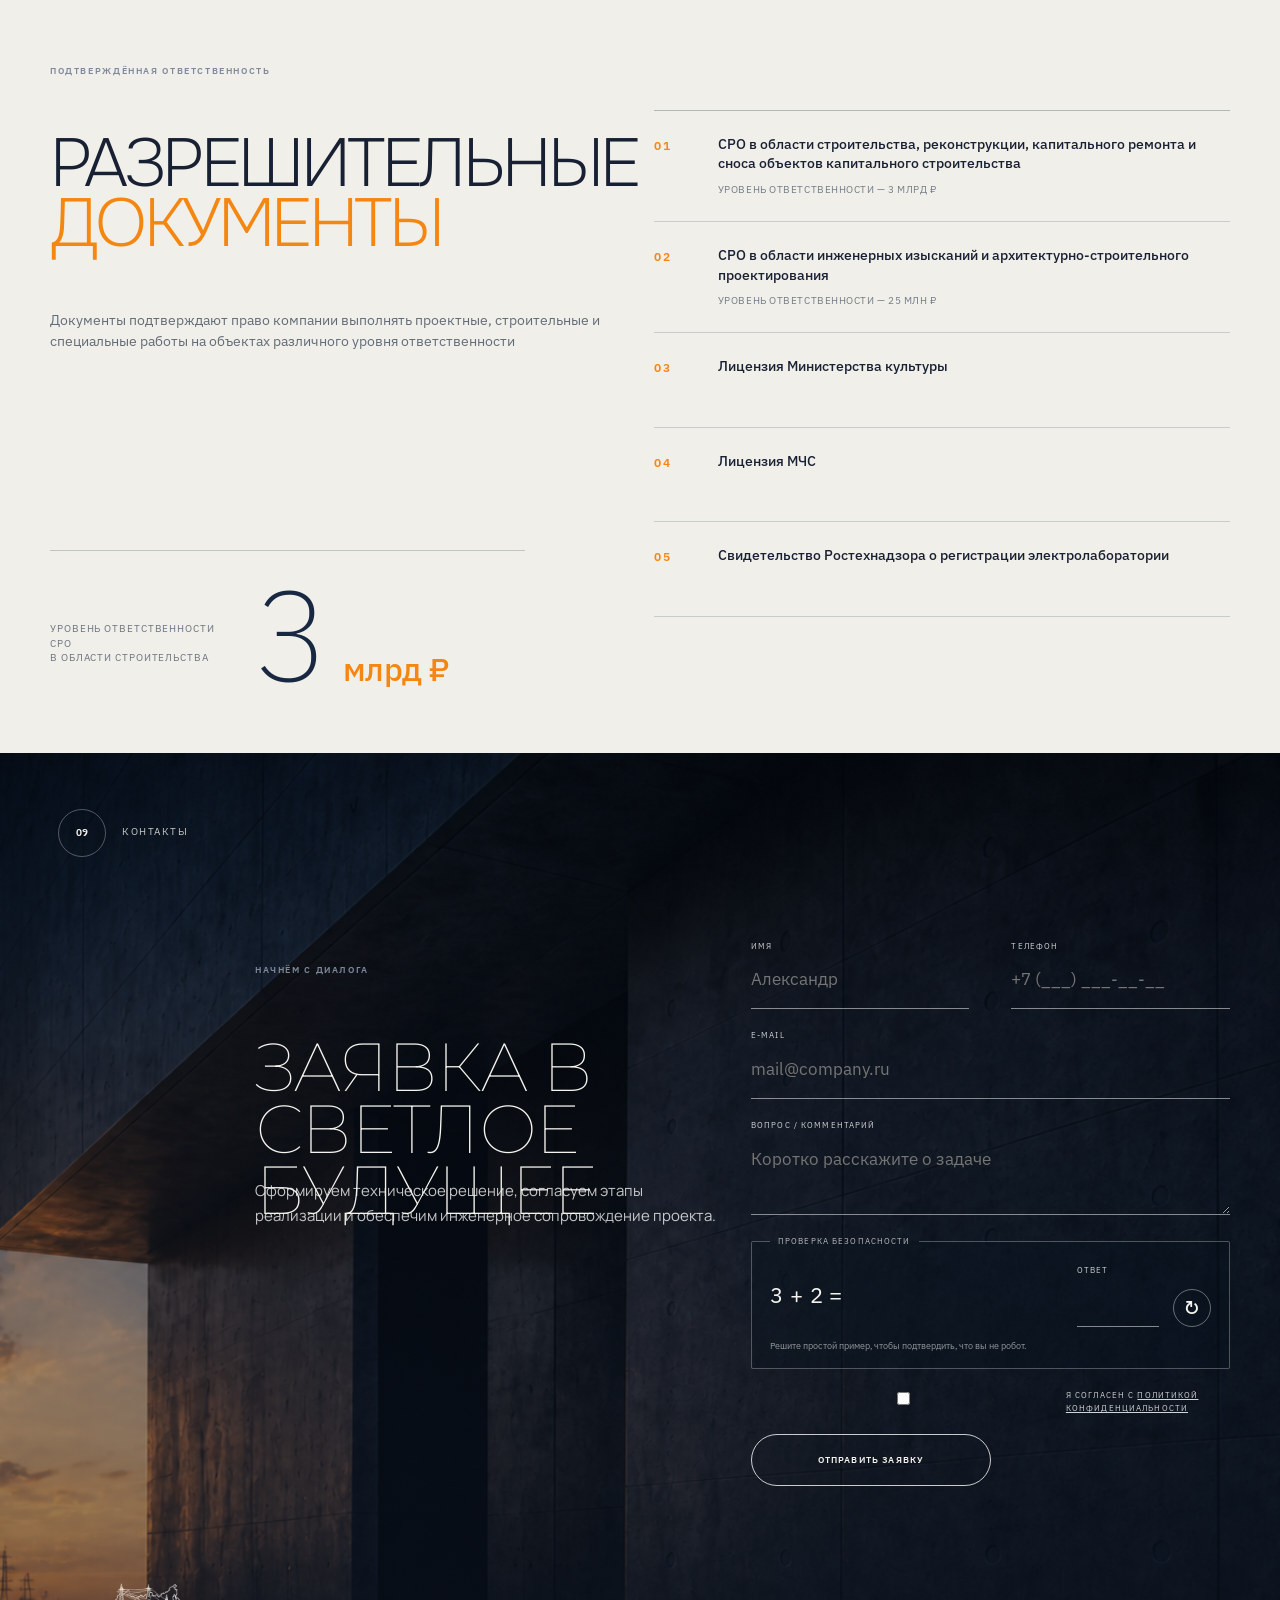
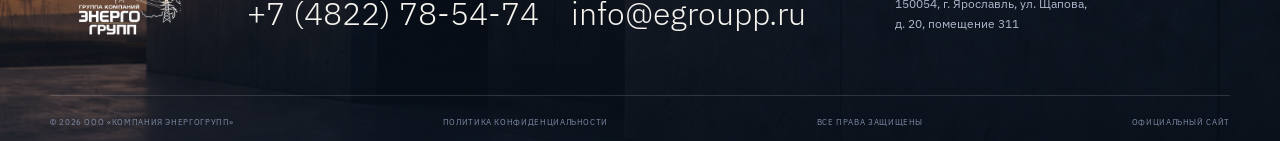
==== commit 731342df: "Обновление сайта" ====
--- a/index.html
+++ b/index.html
@@ -46,7 +46,7 @@
                     <a href="#services">Компетенции</a> 
                     <a href="#geography">География</a>
                     <a href="#partners">Партнёры</a>
-                    <a href="#permits">Документы</a>
+                    <a href="#permits">Лицензии</a>
                     <a href="#contacts">Контакты</a> 
                 </nav>                 
                 <div class="header-actions"> 
@@ -64,7 +64,7 @@
                 <a href="#services"><span>05</span>Компетенции</a> 
                 <a href="#geography"><span>06</span>География</a>
                 <a href="#partners"><span>07</span>Партнёры</a>
-                <a href="#permits"><span>08</span>Документы</a>
+                <a href="#permits"><span>08</span>Лицензии</a>
                 <a href="#contacts"><span>09</span>Контакты</a>
             </nav>             
             <div class="mobile-contact"> 
@@ -315,7 +315,7 @@
                 <div class="shell partners-layout"> 
                     <div class="section-mark light reveal"> 
                         <span>07</span> 
-                        <p>Группа компаний</p> 
+                        <p>Партнёры</p>
                     </div>                     
                     <div class="partners-title reveal"> 
                         <p class="kicker">Единая система компетенций</p> 
@@ -349,7 +349,7 @@
                 <div class="shell permits-layout">
                     <div class="section-mark permits-mark reveal">
                         <span>08</span>
-                        <p>Допуски и лицензии</p>
+                        <p>Лицензии</p>
                     </div>
                     <header class="permits-title reveal">
                         <p class="kicker">Подтверждённая ответственность</p>
--- a/styles.css
+++ b/styles.css
@@ -6315,7 +6315,7 @@
     opacity: 1;
     transform: translate3d(0, 0, 0);
     transform-origin: left center;
-    transition: color .18s ease, transform .22s cubic-bezier(.22, 1, .36, 1);
+    transition: color .2s ease, transform .26s cubic-bezier(.22, 1, .36, 1), text-shadow .2s ease;
     white-space: nowrap;
 }
 
@@ -6336,7 +6336,8 @@
 .geography-region-list li:focus-visible,
 .geography-region-list li.is-highlighted {
     color: var(--white);
-    transform: translate3d(2px, 0, 0) scale(1.025);
+    transform: translate3d(6px, 0, 0) scale(1.08);
+    text-shadow: 0 0 12px rgba(255, 255, 255, .34);
     outline: none;
 }
 
@@ -7922,8 +7923,8 @@
 .geography-map.is-visible .geography-point.is-active .geography-marker-core {
     animation: none;
     opacity: 1;
-    transform: scale(1.42);
-    filter: drop-shadow(0 0 7px var(--accent)) drop-shadow(0 0 20px rgba(var(--accent-rgb),.92));
+    transform: scale(1.9);
+    filter: drop-shadow(0 0 9px var(--accent)) drop-shadow(0 0 28px rgba(var(--accent-rgb),1));
 }
 
 .geography-map.is-visible .geography-point:hover .geography-marker-pulse,
@@ -7931,9 +7932,9 @@
 .geography-map.is-visible .geography-point.is-preview .geography-marker-pulse,
 .geography-map.is-visible .geography-point.is-active .geography-marker-pulse {
     animation: none;
-    opacity: .92;
-    transform: scale(1.34);
-    stroke-width: 1.7;
+    opacity: 1;
+    transform: scale(1.7);
+    stroke-width: 2;
 }
 
 @keyframes geography-marker-land {
@@ -8304,18 +8305,6 @@
     background: var(--paper);
 }
 
-.permits::before {
-    content: "";
-    position: absolute;
-    inset: 0;
-    pointer-events: none;
-    opacity: .42;
-    background:
-        linear-gradient(90deg, transparent calc(50% - .5px), rgba(24,39,66,.07) 50%, transparent calc(50% + .5px)),
-        linear-gradient(rgba(24,39,66,.045) 1px, transparent 1px);
-    background-size: 100% 100%, 100% 72px;
-}
-
 .permits-layout {
     position: relative;
     z-index: 1;
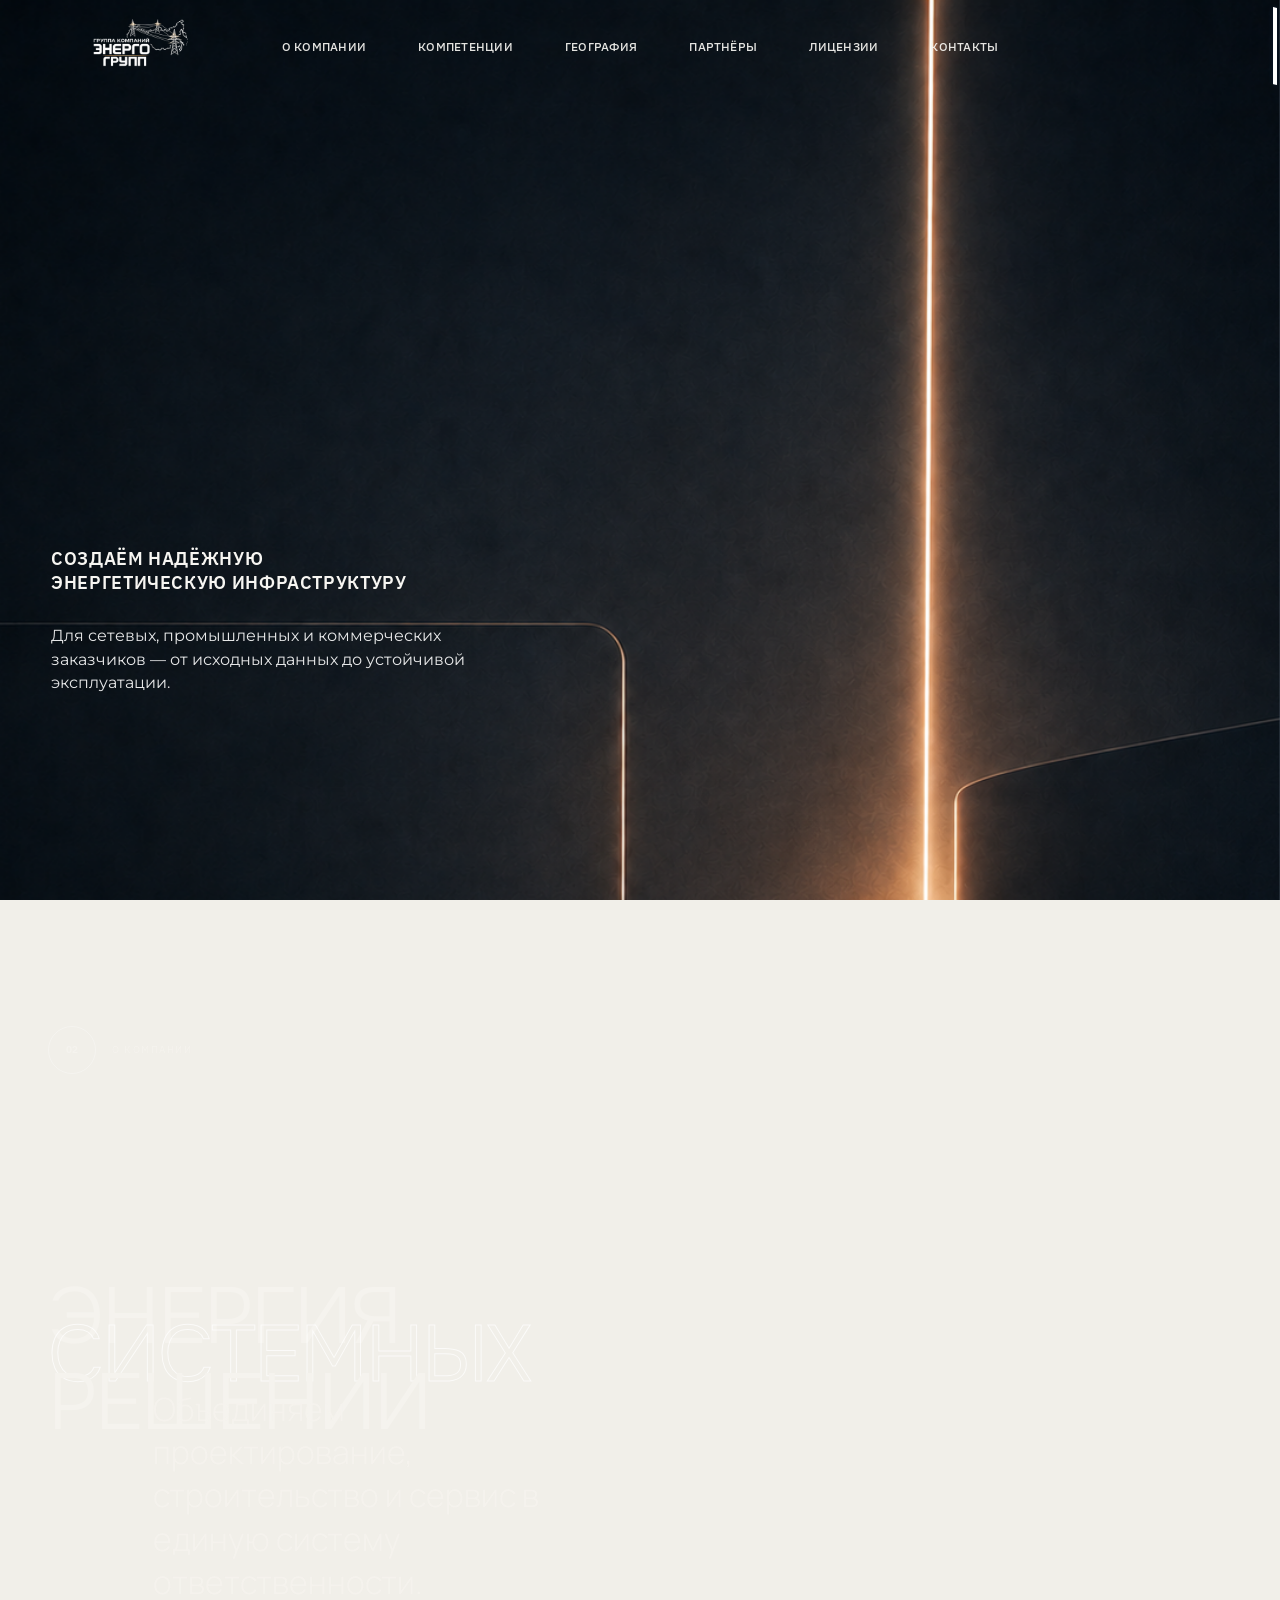
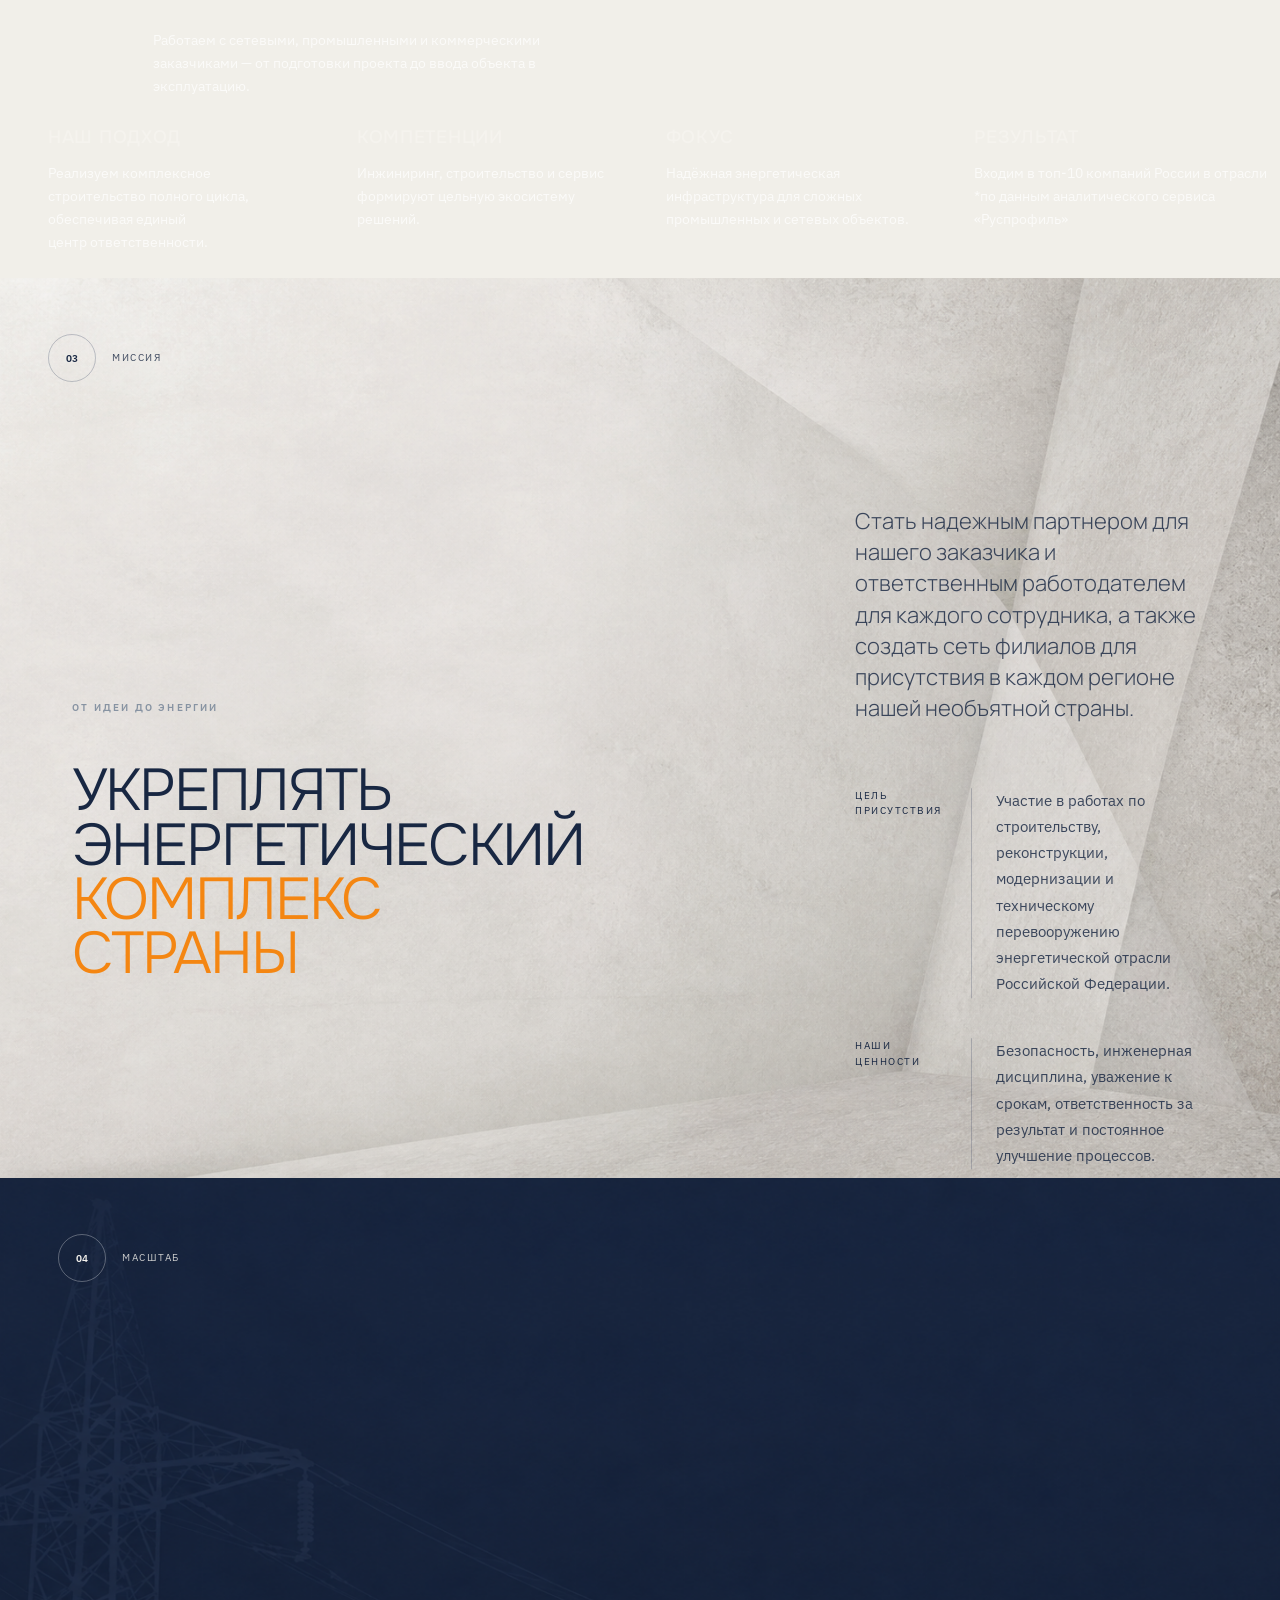
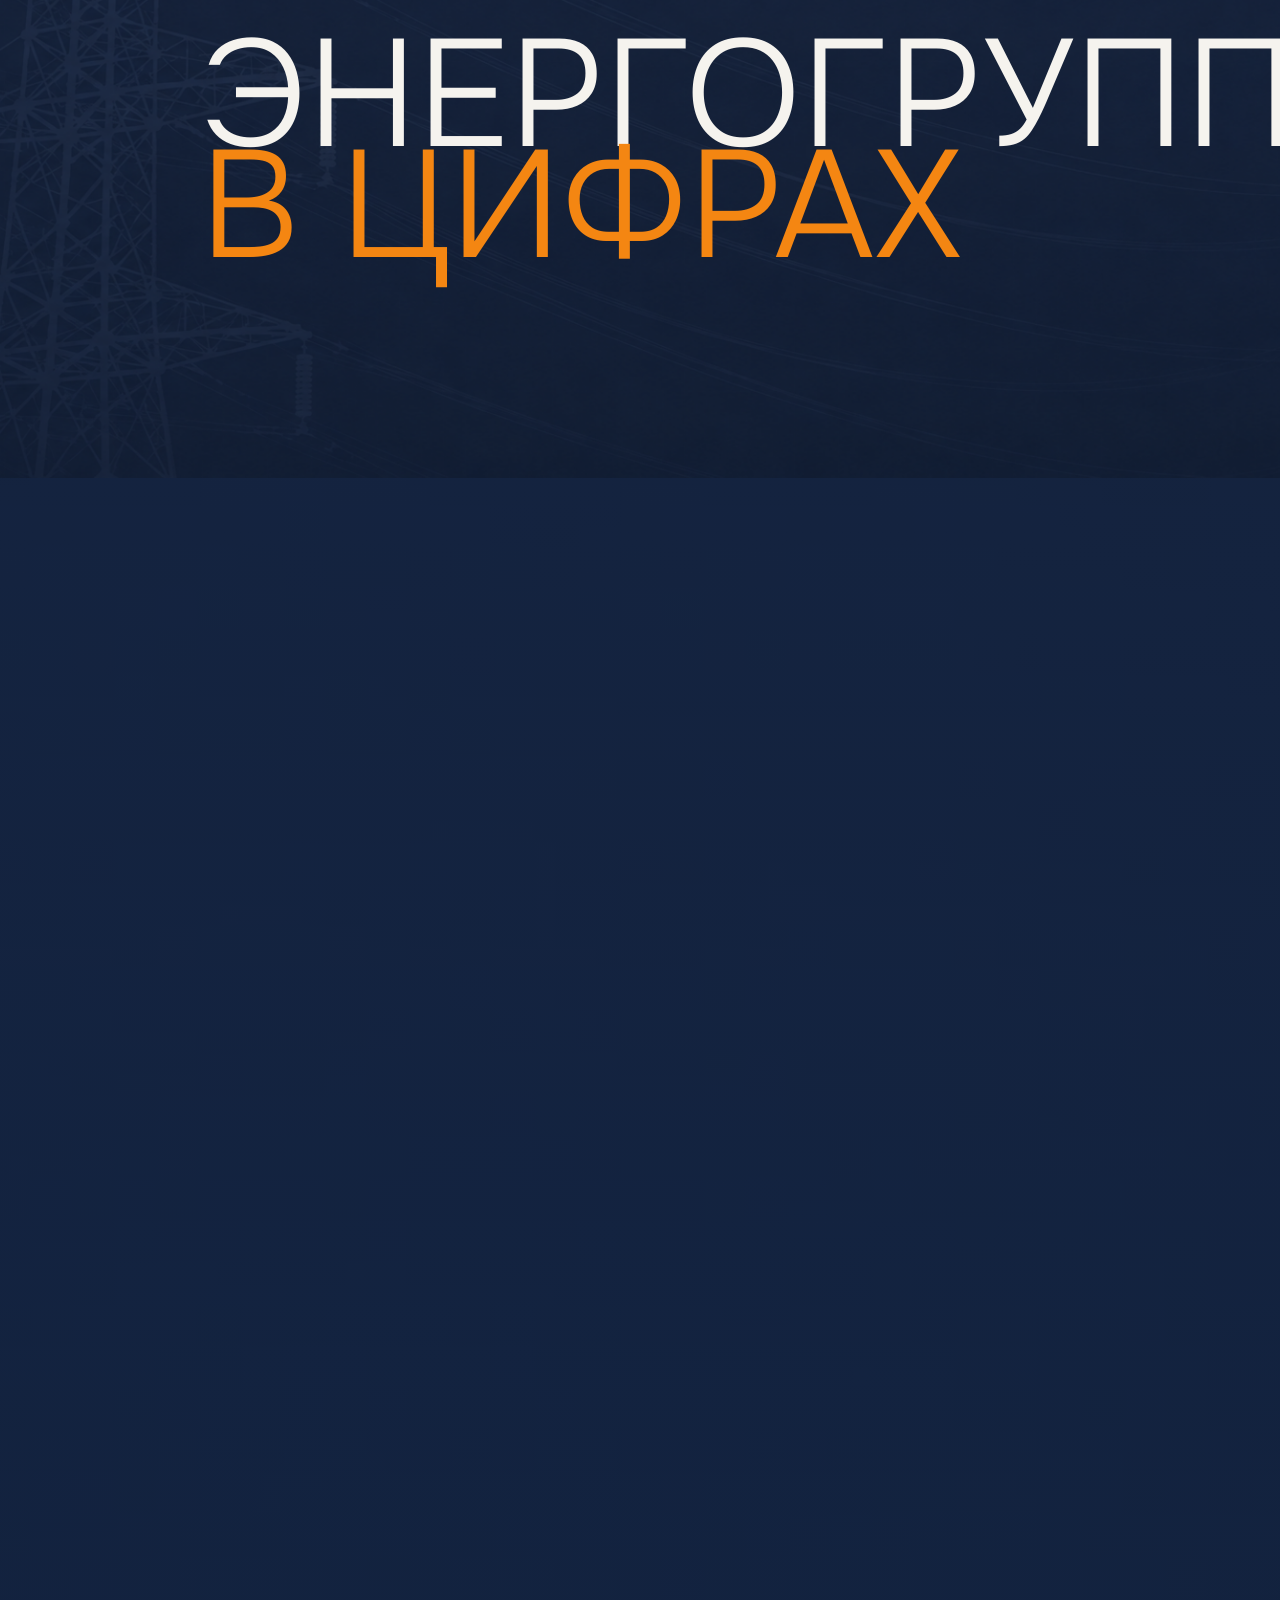
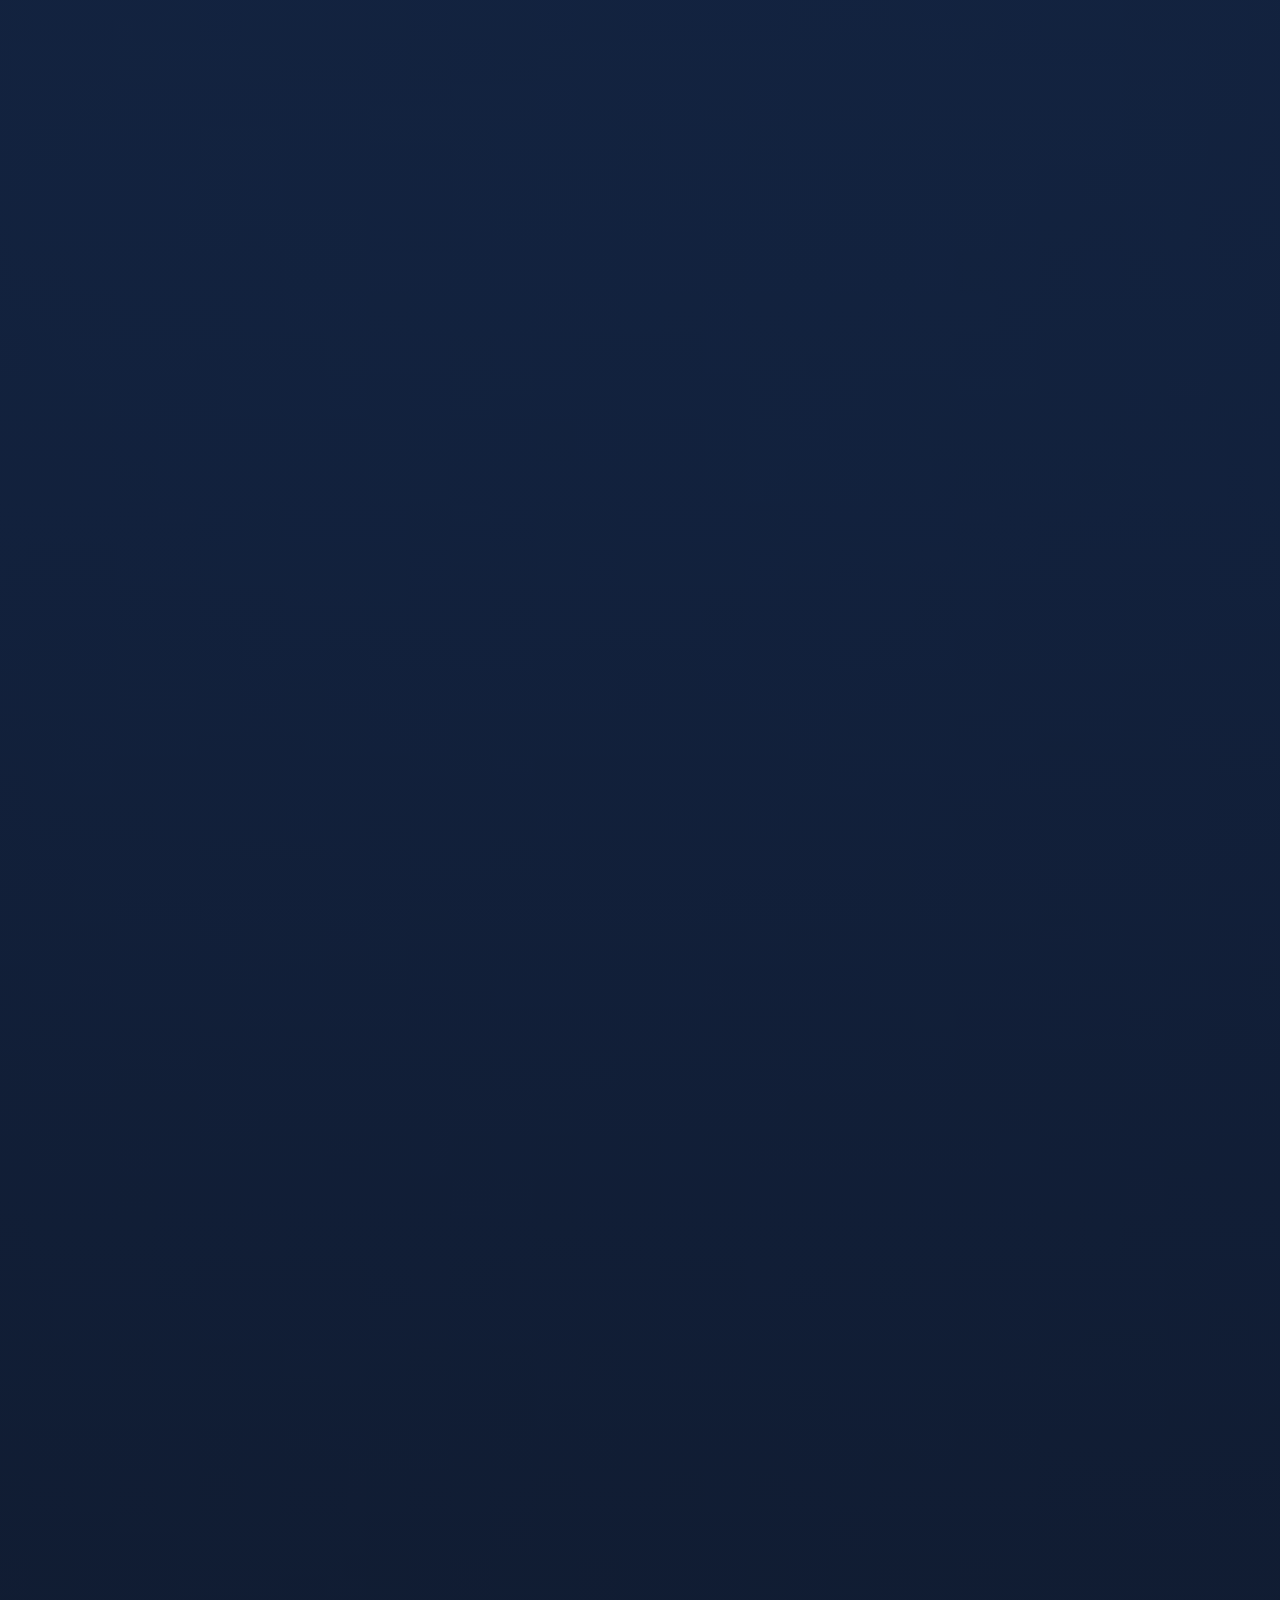
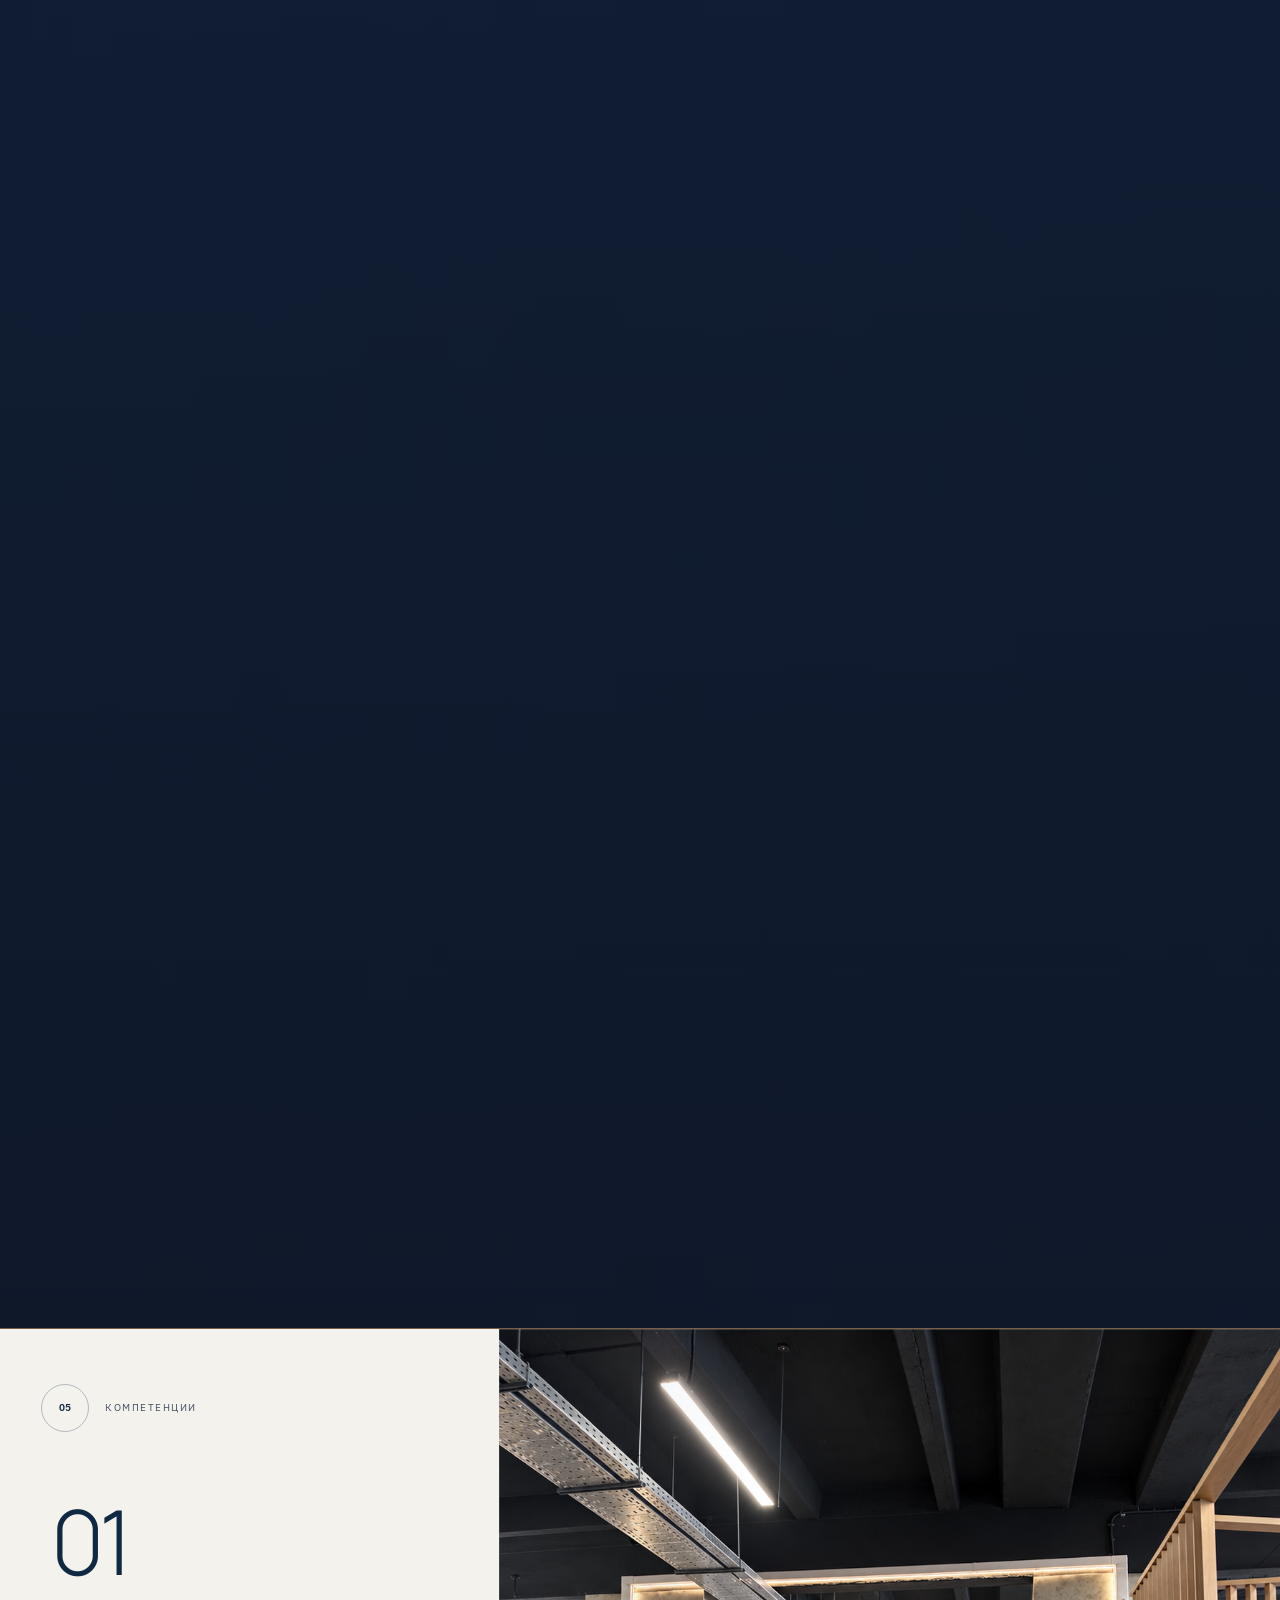
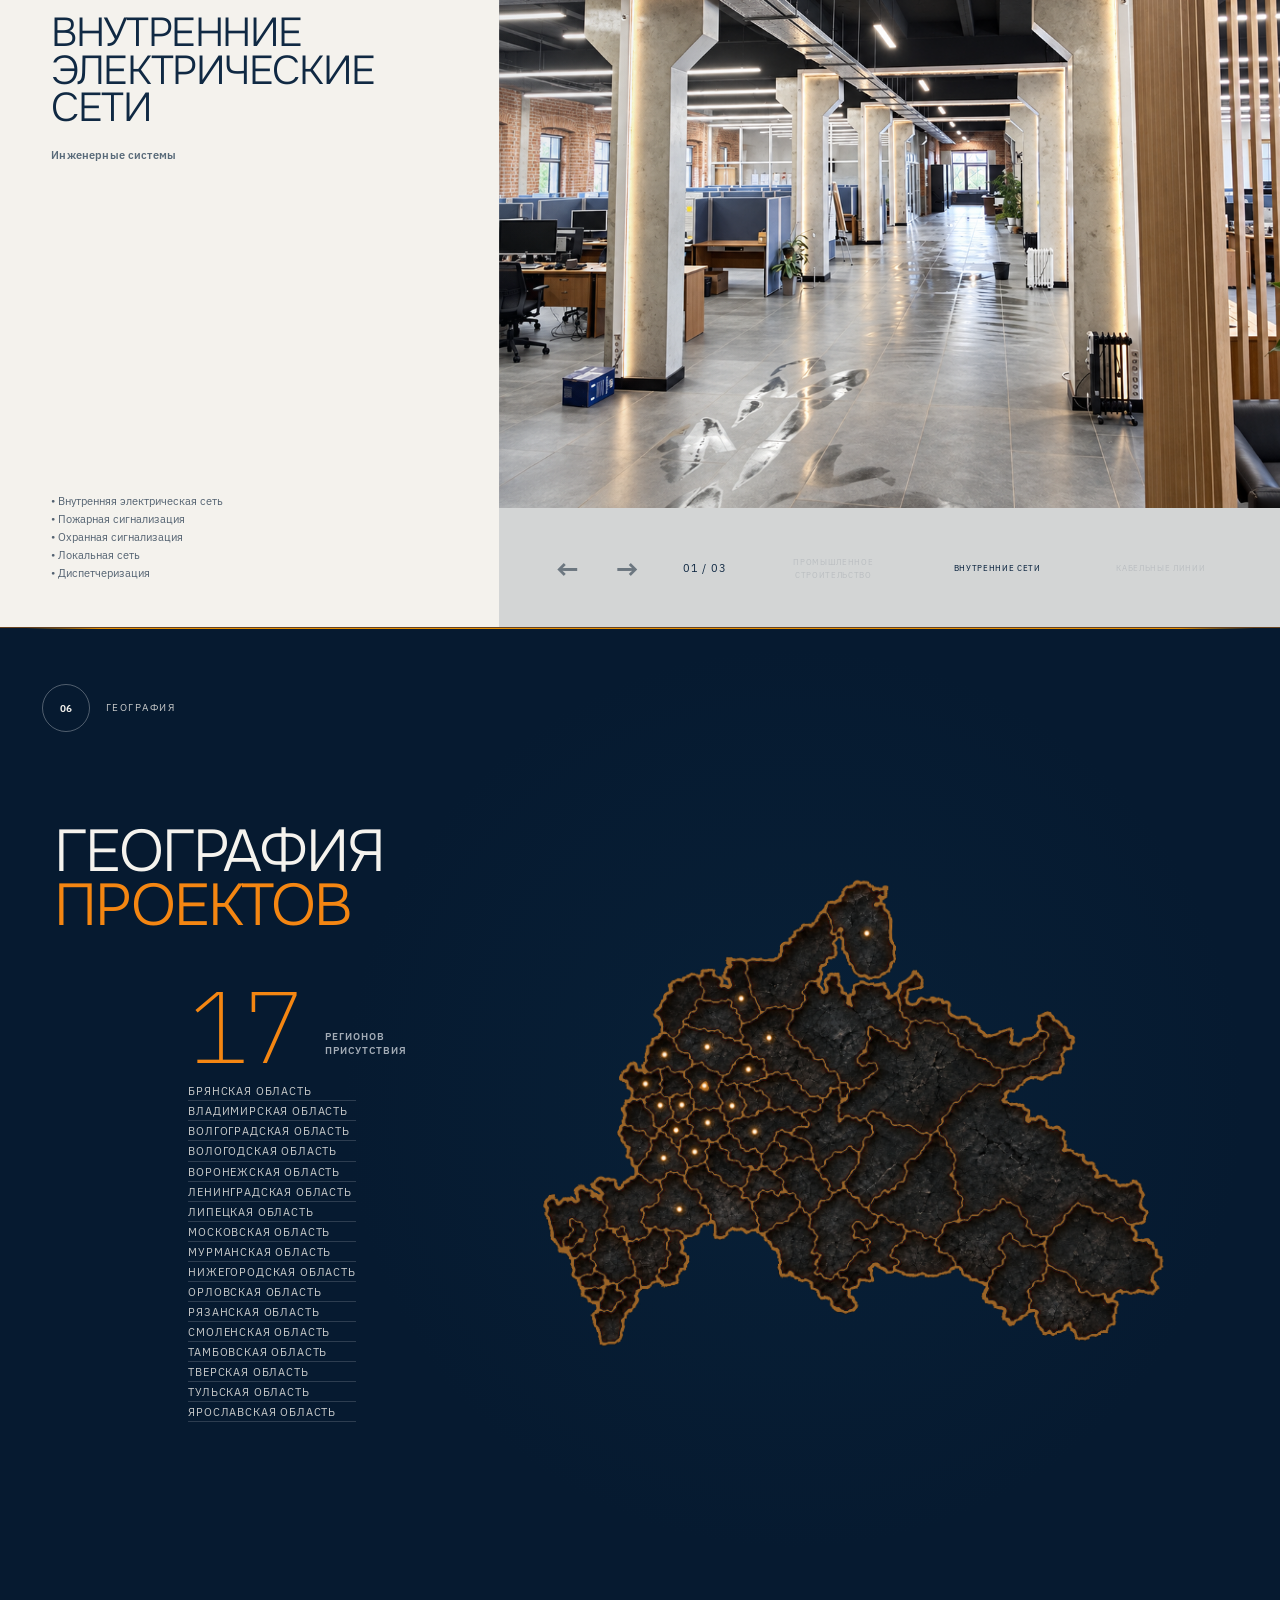
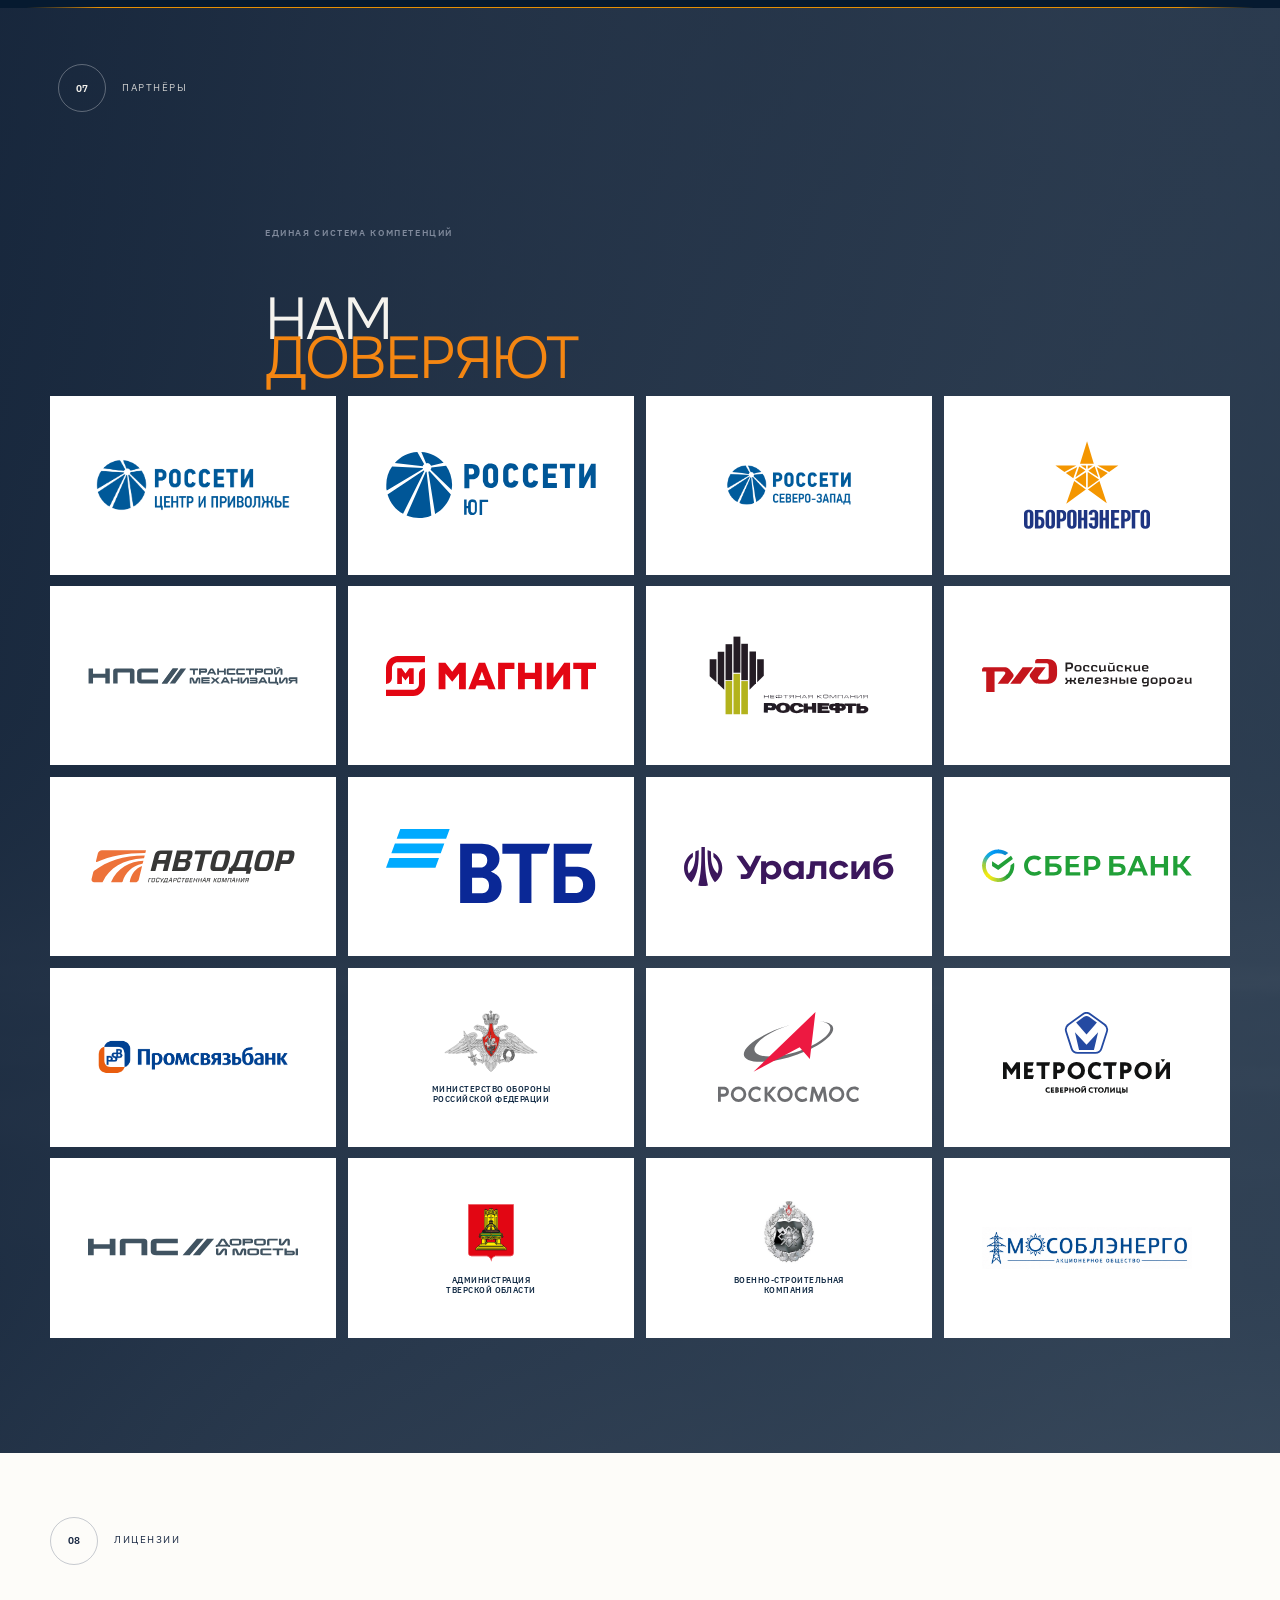
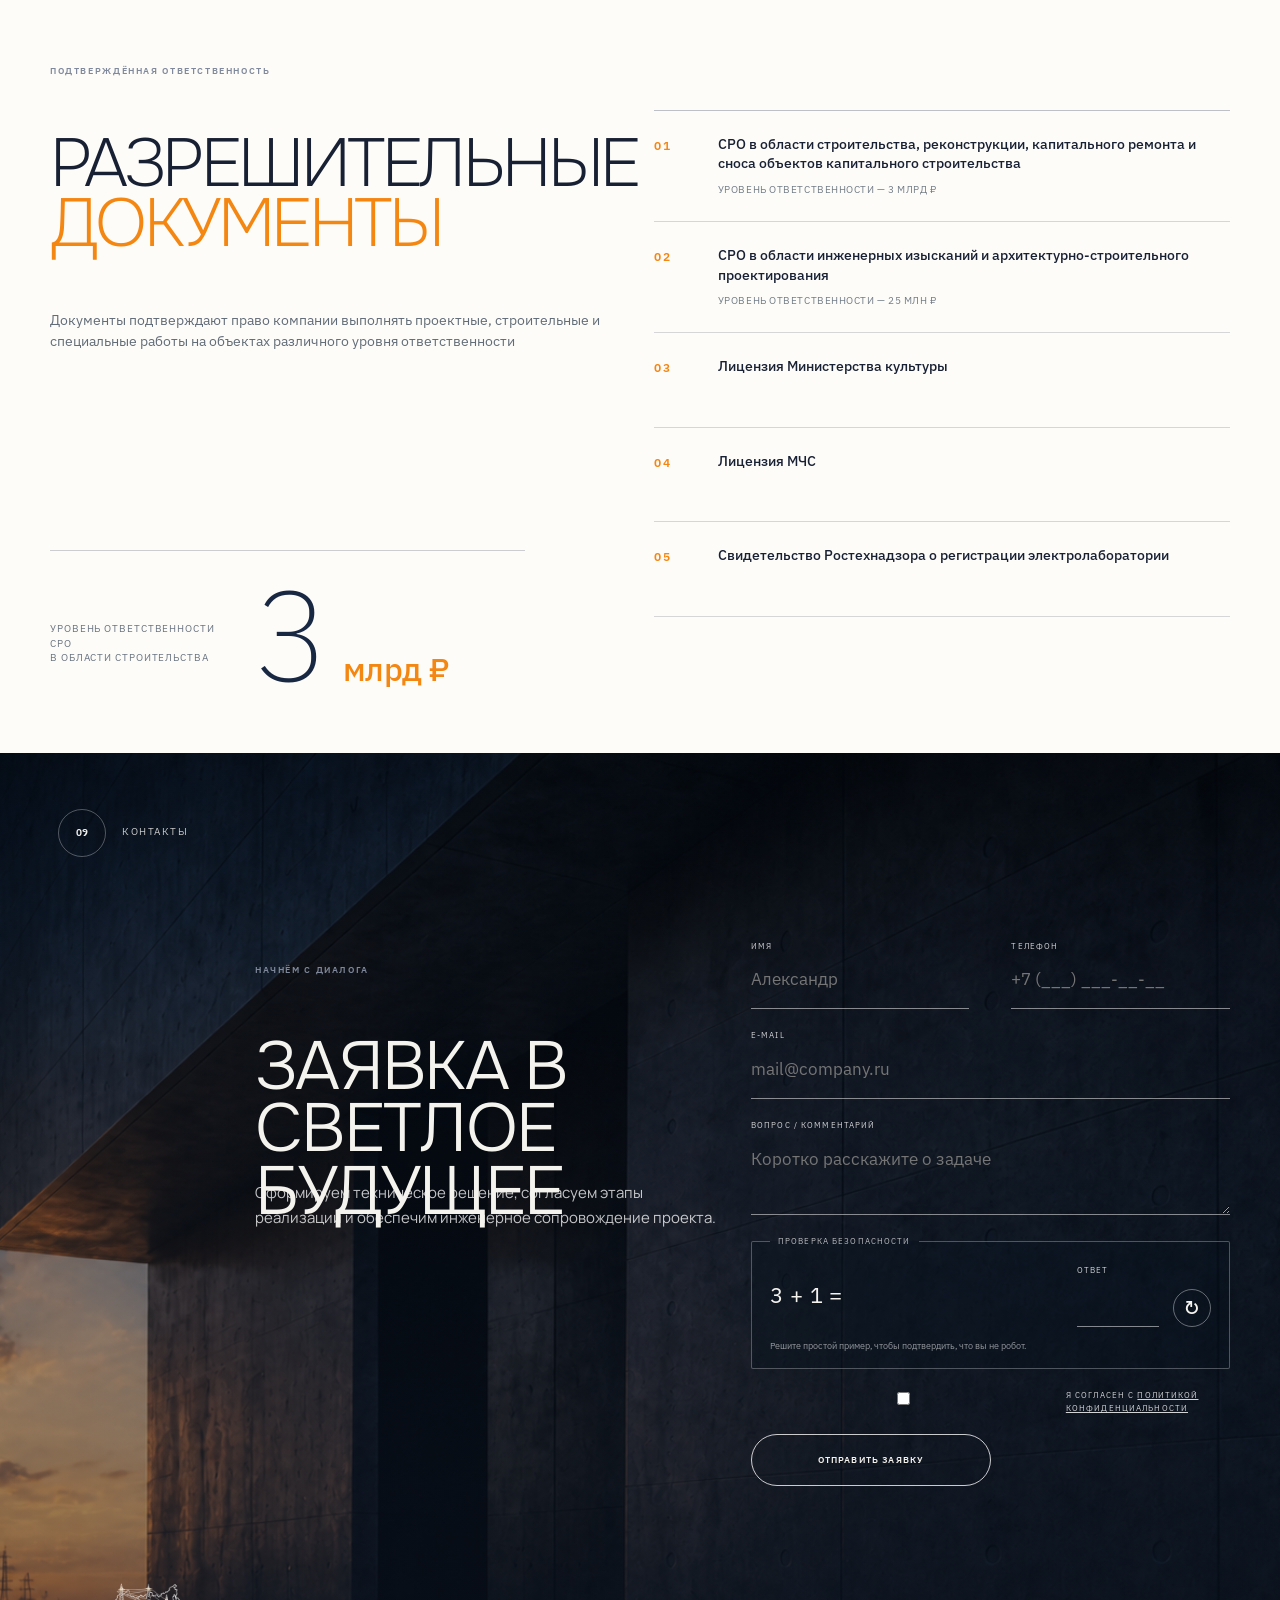
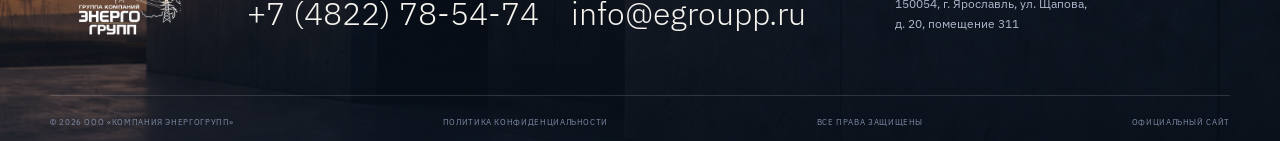
==== commit 2535a2f9: "Обновление сайта" ====
--- a/index.html
+++ b/index.html
@@ -12,23 +12,24 @@
         <meta property="og:type" content="website"> 
         <meta property="og:locale" content="ru_RU">
         <meta property="og:site_name" content="ЭнергоГрупп">
-        <meta property="og:image" content="assets/images/Закат среди лэп.png">
-        <meta property="og:image:width" content="1871">
-        <meta property="og:image:height" content="840">
+        <meta property="og:image" content="assets/images/Закат среди лэп.webp">
+        <meta property="og:image:type" content="image/webp">
+        <meta property="og:image:width" content="1874">
+        <meta property="og:image:height" content="839">
         <meta property="og:image:alt" content="Линии электропередачи на фоне закатного неба">
         <meta name="twitter:card" content="summary_large_image"> 
         <meta name="twitter:title" content="ЭнергоГрупп — строительство энергетической инфраструктуры">
         <meta name="twitter:description" content="Проектируем и строим объекты энергетики до 110 кВ.">
-        <meta name="twitter:image" content="assets/images/Закат среди лэп.png">
+        <meta name="twitter:image" content="assets/images/Закат среди лэп.webp">
         <title>ЭнергоГрупп — строительство энергетической инфраструктуры</title>
         <link rel="icon" href="favicon.svg" type="image/svg+xml">
         <link rel="preconnect" href="https://fonts.googleapis.com"> 
         <link rel="preconnect" href="https://fonts.gstatic.com" crossorigin> 
         <link href="css/theme.css" rel="stylesheet" type="text/css"> 
-        <link href="https://fonts.googleapis.com/css2?family=IBM+Plex+Sans:wght@400;500;600&family=Manrope:wght@300;400;500;600;700&family=Montserrat:wght@100;200;400;500;600&family=Onest:wght@300;400;500;600;700&family=Russo+One&display=swap" rel="stylesheet"> 
-        <link rel="stylesheet" href="styles.css?v=70">
-        <link rel="stylesheet" href="responsive.css?v=58">
-        <script src="script.js?v=62" defer></script>
+        <link href="https://fonts.googleapis.com/css2?family=IBM+Plex+Sans:wght@400;500;600&family=Manrope:wght@300;400;500;600;700&family=Montserrat:wght@100;200;400;500;600&family=Onest:wght@300;400;500;600;700&display=swap" rel="stylesheet">
+        <link rel="stylesheet" href="styles.css?v=73">
+        <link rel="stylesheet" href="responsive.css?v=62">
+        <script src="script.js?v=65" defer></script>
     </head>     
     <body> 
         <a class="skip-link" href="#main">К содержанию</a> 
@@ -74,12 +75,12 @@
         </div>         
         <main id="main"> 
             <div class="hero-transition-image" aria-hidden="true"> 
-                <img class="intro-shared-image" src="assets/images/intro-shared-lightline.png" width="1373" height="1145" decoding="async" alt="">
+                <img class="intro-shared-image" src="assets/images/intro-shared-lightline.webp" width="1373" height="1146" decoding="async" alt="">
             </div>             
             <section class="hero scene" id="top" data-section="01" aria-labelledby="hero-title"> 
                 <div class="hero-media" aria-hidden="true"> 
                     <div class="hero-source-image"> 
-                        <img class="hero-background" src="assets/images/hero_new.png" width="1672" height="941" fetchpriority="high" decoding="async" alt="">
+                        <img class="hero-background" src="assets/images/hero_new.webp" width="1672" height="941" fetchpriority="high" decoding="async" alt="">
                     </div>                     
                     <div class="media-shade"></div>                     
                 </div>                 
@@ -144,7 +145,7 @@
                                 <p>Участие в работах по строительству, реконструкции, модернизации и техническому перевооружению энергетической отрасли Российской Федерации.</p> 
                             </div>                             
                             <div class="mission-focus"> 
-                                <span>Наши ценности</span> 
+                                <span>Наши<br>ценности</span>
                                 <p>Безопасность, инженерная дисциплина, уважение к срокам, ответственность за результат и постоянное улучшение процессов.</p> 
                             </div>                             
                         </div>                         
@@ -249,11 +250,11 @@
                     </div> 
                     <div class="competencies-media"> 
                         <div class="competency-main-media"> 
-                            <img src="assets/images/competencies/internal-01-enhanced.png" srcset="assets/images/competencies/internal-01-enhanced.png 1448w" sizes="(max-width: 767px) 100vw, 62vw" width="1448" height="1086" loading="lazy" decoding="async" alt="Внутренние электрические сети в офисном помещении" data-competency-main>
+                            <img src="assets/images/competencies/internal-01-enhanced.webp" srcset="assets/images/competencies/internal-01-enhanced.webp 1448w" sizes="(max-width: 767px) 100vw, 62vw" width="1448" height="1086" loading="lazy" decoding="async" alt="Внутренние электрические сети в офисном помещении" data-competency-main>
                             <span class="competency-media-mask" aria-hidden="true"></span> 
                         </div> 
                         <figure class="competency-detail-media"> 
-                            <img src="assets/images/competencies/internal-02-enhanced.png" srcset="assets/images/competencies/internal-02-enhanced.png 1448w" sizes="(max-width: 767px) 38vw, 15vw" width="1448" height="1086" loading="lazy" decoding="async" alt="Монтаж внутренних электрических сетей" data-competency-detail>
+                            <img src="assets/images/competencies/internal-02-enhanced.webp" srcset="assets/images/competencies/internal-02-enhanced.webp 1448w" sizes="(max-width: 767px) 38vw, 15vw" width="1448" height="1086" loading="lazy" decoding="async" alt="Монтаж внутренних электрических сетей" data-competency-detail>
                         </figure> 
                         <div class="competencies-navigation" aria-label="Переключение компетенций"> 
                             <div class="competency-arrows"> 
@@ -323,24 +324,26 @@
                     </div>                     
                     <div class="partners-grid reveal" role="region" aria-label="Партнёры ЭнергоГрупп">
                         <div class="partners-grid__list">
-                                <div class="partner-card" role="group" aria-label="1 из 18: Россети Центр"><img src="assets/images/partners/rosseti-center.svg" width="423" height="165" loading="lazy" decoding="async" alt="Россети Центр"></div> 
-                                <div class="partner-card" role="group" aria-label="2 из 18: Россети Центр и Приволжье"><img src="assets/images/partners/rosseti-center-volga.png" width="507" height="163" loading="lazy" decoding="async" alt="Россети Центр и Приволжье"></div> 
-                                <div class="partner-card" role="group" aria-label="3 из 18: Россети Юг"><img src="assets/images/partners/rosseti-south.svg" width="433" height="165" loading="lazy" decoding="async" alt="Россети Юг"></div> 
-                                <div class="partner-card" role="group" aria-label="4 из 18: Оборонэнерго"><img src="assets/images/partners/oboronenergo.svg" width="499" height="332" loading="lazy" decoding="async" alt="Оборонэнерго"></div> 
-                                <div class="partner-card" role="group" aria-label="5 из 18: Трансстроймеханизация"><img src="assets/images/partners/transstroymekhanizatsiya.svg" width="491" height="272" loading="lazy" decoding="async" alt="Трансстроймеханизация"></div> 
-                                <div class="partner-card" role="group" aria-label="6 из 18: Магнит"><img src="assets/images/partners/magnit.svg" width="539" height="329" loading="lazy" decoding="async" alt="Магнит"></div> 
-                                <div class="partner-card" role="group" aria-label="7 из 18: Роснефть"><img src="assets/images/partners/rosneft.svg" width="552" height="293" loading="lazy" decoding="async" alt="Роснефть"></div> 
-                                <div class="partner-card" role="group" aria-label="8 из 18: Российские железные дороги"><img src="assets/images/partners/rzd.svg" width="576" height="131" loading="lazy" decoding="async" alt="Российские железные дороги"></div> 
-                                <div class="partner-card" role="group" aria-label="9 из 18: Автодор"><img src="assets/images/partners/avtodor.svg" width="515" height="120" loading="lazy" decoding="async" alt="Автодор"></div> 
-                                <div class="partner-card" role="group" aria-label="10 из 18: ВТБ"><img src="assets/images/partners/vtb-blue.svg" width="219" height="79" loading="lazy" decoding="async" alt="ВТБ"></div>
-                                <div class="partner-card" role="group" aria-label="11 из 18: Уралсиб"><img src="assets/images/partners/uralsib.svg" width="583" height="148" loading="lazy" decoding="async" alt="Уралсиб"></div> 
-                                <div class="partner-card" role="group" aria-label="12 из 18: Сбербанк"><img src="assets/images/partners/sberbank.svg" width="576" height="181" loading="lazy" decoding="async" alt="Сбербанк"></div> 
-                                <div class="partner-card" role="group" aria-label="13 из 18: ПСБ"><img src="assets/images/partners/psb.png" width="561" height="204" loading="lazy" decoding="async" alt="ПСБ"></div> 
-                                <div class="partner-card" role="group" aria-label="14 из 18: Министерство обороны Российской Федерации"><img src="assets/images/partners/ministry-defense.svg" width="334" height="295" loading="lazy" decoding="async" alt="Министерство обороны Российской Федерации"></div> 
-                                <div class="partner-card" role="group" aria-label="15 из 18: Роскосмос"><img src="assets/images/partners/roscosmos.svg" width="537" height="117" loading="lazy" decoding="async" alt="Роскосмос"></div> 
-                                <div class="partner-card" role="group" aria-label="16 из 18: Метрострой Северной столицы"><img src="assets/images/partners/metrostroy.svg" width="547" height="140" loading="lazy" decoding="async" alt="Метрострой Северной столицы"></div> 
-                                <div class="partner-card" role="group" aria-label="17 из 18: Дороги и Мосты"><img src="assets/images/partners/nps-roads-bridges.svg" width="533" height="85" loading="lazy" decoding="async" alt="НПС Дороги и Мосты"></div> 
-                                <div class="partner-card" role="group" aria-label="18 из 18: Администрация Тверской области"><img src="assets/images/partners/tver-administration.svg" width="244" height="305" loading="lazy" decoding="async" alt="Администрация Тверской области"></div> 
+                                <div class="partner-card" role="group" aria-label="1 из 20: Россети Центр и Приволжье"><img src="assets/images/partners/rosseti-center-volga.png" width="507" height="163" loading="lazy" decoding="async" alt="Россети Центр и Приволжье"></div>
+                                <div class="partner-card" role="group" aria-label="2 из 20: Россети Юг"><img src="assets/images/partners/rosseti-south.svg" width="433" height="165" loading="lazy" decoding="async" alt="Россети Юг"></div>
+                                <div class="partner-card" role="group" aria-label="3 из 20: Россети Северо-Запад"><img src="assets/images/partners/rosseti-northwest.png" width="534" height="288" loading="lazy" decoding="async" alt="Россети Северо-Запад"></div>
+                                <div class="partner-card" role="group" aria-label="4 из 20: Оборонэнерго"><img src="assets/images/partners/oboronenergo.svg" width="499" height="332" loading="lazy" decoding="async" alt="Оборонэнерго"></div>
+                                <div class="partner-card" role="group" aria-label="5 из 20: Трансстроймеханизация"><img src="assets/images/partners/transstroymekhanizatsiya.svg" width="491" height="272" loading="lazy" decoding="async" alt="Трансстроймеханизация"></div>
+                                <div class="partner-card" role="group" aria-label="6 из 20: Магнит"><img src="assets/images/partners/magnit.svg" width="539" height="329" loading="lazy" decoding="async" alt="Магнит"></div>
+                                <div class="partner-card" role="group" aria-label="7 из 20: Роснефть"><img src="assets/images/partners/rosneft.svg" width="552" height="293" loading="lazy" decoding="async" alt="Роснефть"></div>
+                                <div class="partner-card" role="group" aria-label="8 из 20: Российские железные дороги"><img src="assets/images/partners/rzd.svg" width="576" height="131" loading="lazy" decoding="async" alt="Российские железные дороги"></div>
+                                <div class="partner-card" role="group" aria-label="9 из 20: Автодор"><img src="assets/images/partners/avtodor.svg" width="515" height="120" loading="lazy" decoding="async" alt="Автодор"></div>
+                                <div class="partner-card" role="group" aria-label="10 из 20: ВТБ"><img src="assets/images/partners/vtb-blue.svg" width="219" height="79" loading="lazy" decoding="async" alt="ВТБ"></div>
+                                <div class="partner-card" role="group" aria-label="11 из 20: Уралсиб"><img src="assets/images/partners/uralsib.svg" width="583" height="148" loading="lazy" decoding="async" alt="Уралсиб"></div>
+                                <div class="partner-card" role="group" aria-label="12 из 20: Сбербанк"><img src="assets/images/partners/sberbank.svg" width="576" height="181" loading="lazy" decoding="async" alt="Сбербанк"></div>
+                                <div class="partner-card" role="group" aria-label="13 из 20: ПСБ"><img src="assets/images/partners/psb.png" width="561" height="204" loading="lazy" decoding="async" alt="ПСБ"></div>
+                                <div class="partner-card" role="group" aria-label="14 из 20: Министерство обороны Российской Федерации"><div class="partner-lockup"><img src="assets/images/partners/ministry-defense.svg" width="620" height="420" loading="lazy" decoding="async" alt=""><span>Министерство обороны<br>Российской Федерации</span></div></div>
+                                <div class="partner-card" role="group" aria-label="15 из 20: Роскосмос"><img src="assets/images/partners/roscosmos.svg" width="537" height="117" loading="lazy" decoding="async" alt="Роскосмос"></div>
+                                <div class="partner-card" role="group" aria-label="16 из 20: Метрострой Северной столицы"><img src="assets/images/partners/metrostroy.svg" width="547" height="140" loading="lazy" decoding="async" alt="Метрострой Северной столицы"></div>
+                                <div class="partner-card" role="group" aria-label="17 из 20: Дороги и Мосты"><img src="assets/images/partners/nps-roads-bridges.svg" width="533" height="85" loading="lazy" decoding="async" alt="НПС Дороги и Мосты"></div>
+                                <div class="partner-card" role="group" aria-label="18 из 20: Администрация Тверской области"><div class="partner-lockup"><img src="assets/images/partners/tver-administration.svg" width="1000" height="1000" loading="lazy" decoding="async" alt=""><span>Администрация<br>Тверской области</span></div></div>
+                                <div class="partner-card" role="group" aria-label="19 из 20: Военно-строительная компания"><div class="partner-lockup"><img src="assets/images/partners/vsk-emblem.webp" width="900" height="771" loading="lazy" decoding="async" alt=""><span>Военно-строительная<br>компания</span></div></div>
+                                <div class="partner-card" role="group" aria-label="20 из 20: Мособлэнерго"><img src="assets/images/partners/mosoblenergo-upscaled.webp" width="1483" height="292" loading="lazy" decoding="async" alt="Мособлэнерго"></div>
                         </div> 
                     </div>
                 </div>                 
@@ -385,46 +388,6 @@
                 </div>
             </section>
         </main>
-        <dialog class="projects-directory" data-projects-directory aria-labelledby="projects-directory-title">
-            <div class="projects-directory__page">
-                <header class="projects-directory__hero">
-                    <img src="assets/images/projects/projects-hero.png" width="1920" height="1080" loading="lazy" decoding="async" alt="Монтаж энергетической инфраструктуры на промышленном объекте">
-                    <div class="projects-directory__shade" aria-hidden="true"></div>
-                    <p>ЭнергоГрупп · выполненные работы</p>
-                    <h2 id="projects-directory-title">Выполненные проекты</h2>
-                    <button class="projects-directory__close" type="button" data-projects-directory-close aria-label="Закрыть список проектов">← <span>Назад</span></button>
-                </header>
-                <div class="projects-directory__content">
-                    <p class="projects-directory__intro">Энергетическая инфраструктура, промышленное строительство и комплексные инженерные работы — от проектирования до ввода в эксплуатацию.</p>
-                    <div class="projects-directory__grid">
-                        <article class="project-directory-card" tabindex="0">
-                            <img src="assets/images/projects/vologda-transformer.jpg" width="380" height="300" loading="lazy" decoding="async" alt="Силовой трансформатор на подстанции в Вологодской области">
-                            <div class="project-directory-card__copy"><span>Вологодская область · 2019</span><h3>Монтаж силового трансформатора ТДН-25000/110 УХЛ1 А</h3><p>ПС 110/10 кВ с питанием по ЛЭП 110 кВ от ПС 220 кВ «РПП-1» для нужд Череповецкого тепличного комплекса «Новый».</p><small>Заказчик: ООО «Череповецкий ТК «Новый»</small></div>
-                        </article>
-                        <article class="project-directory-card" tabindex="0">
-                            <img src="assets/images/projects/west-dvina-transformer.jpg" width="380" height="300" loading="lazy" decoding="async" alt="Трансформатор на подстанции Западная Двина">
-                            <div class="project-directory-card__copy"><span>Тверская область · 2020</span><h3>Ремонт трансформатора ТДТН-40000/110/35/10</h3><p>Комплексный ремонт силового трансформатора на ПС 110 кВ «Западная Двина».</p><small>Заказчик: ПАО «МРСК Центра» — «Тверьэнерго»</small></div>
-                        </article>
-                        <article class="project-directory-card" tabindex="0">
-                            <img src="assets/images/projects/m11-lighting.jpg" width="380" height="300" loading="lazy" decoding="async" alt="Работы по устройству освещения автомобильной дороги М-11">
-                            <div class="project-directory-card__copy"><span>Московская и Тверская области · 2016–2019</span><h3>Освещение скоростной дороги М‑11</h3><p>Установлено 3 218 опор и 6 892 светильника, проложено 1 024,753 км кабельно-проводниковой продукции.</p><small>Заказчик: Государственная компания «Автодор»</small></div>
-                        </article>
-                        <article class="project-directory-card" tabindex="0">
-                            <img src="assets/images/projects/south-substation.jpg" width="380" height="300" loading="lazy" decoding="async" alt="Подстанция Южная после реконструкции">
-                            <div class="project-directory-card__copy"><span>Тверская область · 2015</span><h3>Реконструкция ПС 110/35/10 кВ «Южная»</h3><p>Установлен третий трансформатор ТДТН-40000/110-78 У1 и заменено оборудование ОРУ 110 кВ.</p><small>Для нужд филиала «Тверьэнерго»</small></div>
-                        </article>
-                        <article class="project-directory-card" tabindex="0">
-                            <img src="assets/images/projects/decathlon.jpg" width="380" height="300" loading="lazy" decoding="async" alt="Торговый объект с инженерной инфраструктурой">
-                            <div class="project-directory-card__copy"><span>Коммерческая недвижимость</span><h3>Магазин «Декатлон»</h3><p>Выполненный объект коммерческого строительства из портфолио компании.</p><small>Торговый объект</small></div>
-                        </article>
-                        <article class="project-directory-card" tabindex="0">
-                            <img src="assets/images/projects/freshmarket.jpg" width="380" height="300" loading="lazy" decoding="async" alt="Внутренние инженерные системы промышленного объекта">
-                            <div class="project-directory-card__copy"><span>Московская область · 2013–2014</span><h3>Распределительный центр «ФрешМаркет»</h3><p>Разработка проектных решений, функции технического заказчика, технический и авторский надзор. Общая площадь объекта — 60 000 м².</p><small>Заказчик: ООО «ФрешМаркет»</small></div>
-                        </article>
-                    </div>
-                </div>
-            </div>
-        </dialog>
         <div class="contact-media-layer">
             <section class="contact scene scene-dark" id="contacts" data-section="09">
                 <div class="shell contact-layout"> 
--- a/styles.css
+++ b/styles.css
@@ -1,19 +1,3 @@
-@font-face {
-    font-family: "Tektur";
-    src: url("assets/fonts/tektur/Tektur-wdth-wght.ttf") format("truetype");
-    font-style: normal;
-    font-weight: 400 900;
-    font-display: swap;
-}
-
-@font-face {
-    font-family: "Exo 2";
-    src: url("assets/fonts/exo2/Exo2-wght.ttf") format("truetype");
-    font-style: normal;
-    font-weight: 100 900;
-    font-display: swap;
-}
-
 :root {
     --accent: #f48612;
     --accent-rgb: 244, 134, 18;
@@ -380,7 +364,7 @@
 }
 
 .contact-media-layer {
-    background: linear-gradient(rgba(16,26,43,.18), rgba(16,26,43,.5)), url("assets/images/contact-shared-background-v2.png") center / cover no-repeat var(--navy-deep);
+    background: linear-gradient(rgba(16,26,43,.18), rgba(16,26,43,.5)), url("assets/images/contact-shared-background-v2.webp") center / cover no-repeat var(--navy-deep);
 }
 
 @media (max-width: 1023px) {
@@ -1042,7 +1026,7 @@
     transform-origin: 50% 50%;
     will-change: transform, opacity, filter;
     transform: translateX(20px) perspective(700px) rotateY(var(--hero-letter-rotate, 0deg)) translateY(calc(var(--hero-letter-y, 0px) + 16px));
-    opacity: calc(var(--hero-letter-opacity, 1) * .84);
+    opacity: calc(var(--hero-letter-opacity, 1) * .96);
     filter: blur(var(--hero-letter-blur, 0px));
     transition: transform 1.2s cubic-bezier(.22, 1, .36, 1), opacity 1.2s cubic-bezier(.22, 1, .36, 1), filter 1.2s cubic-bezier(.22, 1, .36, 1);
     transition-delay: calc((10 - var(--letter-index)) * .1s);
@@ -1503,9 +1487,12 @@
     line-height: 1.65;
 }
 
-.about-story .manifesto-result-line,
+.about-story .manifesto-result-line {
+    white-space: nowrap;
+}
+
 .about-story .manifesto-source {
-    white-space: nowrap;
+    white-space: normal;
 }
 
 @media (min-width: 1200px) {
@@ -1533,7 +1520,7 @@
     min-height: 100vh;
     min-height: 100svh;
     padding: 0;
-    background: #ecebe7 url("assets/images/mission-offwhite-texture.png") center / cover no-repeat;
+    background: #ecebe7 url("assets/images/mission-offwhite-texture.webp") center / cover no-repeat;
     color: var(--navy);
 }
 
@@ -1648,7 +1635,7 @@
 
 .horizontal-numbers__sticky {
     position: sticky;
-    background: #142137 url("assets/images/numbers-powerline-muted.png") center / cover no-repeat;
+    background: #142137 url("assets/images/numbers-powerline-muted.webp") center / cover no-repeat;
     top: 0;
     width: 100%;
     height: 100vh;
@@ -3167,296 +3154,6 @@
     }
 }
 
-.partners-directory-trigger {
-    position: relative;
-    display: flex;
-    align-items: center;
-    justify-content: center;
-    gap: 20px;
-    width: 220px;
-    min-height: 46px;
-    overflow: hidden;
-    padding: 0 20px;
-    border: 1px solid rgba(255,255,255,.78);
-    border-radius: 999px;
-    background: transparent;
-    color: var(--white);
-    font-size: 9px;
-    letter-spacing: .13em;
-    text-transform: uppercase;
-    transition: color .35s var(--ease), border-color .35s var(--ease), transform .3s, box-shadow .3s;
-    cursor: pointer;
-}
-
-.partners-directory-trigger::after {
-    position: absolute;
-    inset: 0;
-    background: var(--white);
-    content: "";
-    transform: translateX(-102%);
-    transition: transform .4s var(--ease);
-}
-
-.partners-directory-trigger > * {
-    position: relative;
-    z-index: 1;
-}
-
-.partners-directory-trigger i {
-    font-style: normal;
-    font-size: 13px;
-}
-
-.partners-directory-trigger:hover,
-.partners-directory-trigger:focus-visible {
-    color: var(--navy-deep);
-    transform: scale(1.015);
-    box-shadow: 0 10px 30px rgba(244,237,128,.12);
-}
-
-.partners-directory-trigger:hover::after,
-.partners-directory-trigger:focus-visible::after {
-    transform: none;
-}
-
-.partners-directory-trigger:focus-visible {
-    outline: 1px solid var(--yellow);
-    outline-offset: 5px;
-}
-
-.partners-directory {
-    position: fixed;
-    inset: 0;
-    width: 100%;
-    max-width: none;
-    height: 100vh;
-    height: 100lvh;
-    max-height: none;
-    margin: 0;
-    padding: 0;
-    border: 0;
-    overflow-x: hidden;
-    overflow-y: auto;
-    background: #d9dcdd;
-    color: var(--navy);
-}
-
-.partners-directory::backdrop {
-    background: #071321;
-}
-
-body.partners-directory-open {
-    overflow: hidden;
-}
-
-.partners-directory__page {
-    min-height: 100%;
-    background: #d9dcdd;
-}
-
-.partners-directory__hero {
-    position: relative;
-    display: grid;
-    min-height: clamp(480px, 72svh, 760px);
-    overflow: hidden;
-    place-items: center;
-    color: var(--white);
-}
-
-.partners-directory__hero > img,
-.partners-directory__shade {
-    position: absolute;
-    inset: 0;
-    width: 100%;
-    height: 100%;
-}
-
-.partners-directory__hero > img {
-    height: 200%;
-    object-fit: cover;
-    object-position: center top;
-}
-
-.partners-directory__shade {
-    background: linear-gradient(110deg, rgba(8,22,39,.62), rgba(8,22,39,.18) 55%, rgba(8,22,39,.48));
-}
-
-.partners-directory__hero > p,
-.partners-directory__hero h2,
-.partners-directory__close {
-    position: relative;
-    z-index: 1;
-}
-
-.partners-directory__hero > p {
-    position: absolute;
-    top: clamp(30px, 5vh, 58px);
-    left: clamp(24px, 4vw, 72px);
-    margin: 0;
-    color: rgba(255,255,255,.76);
-    font-size: 10px;
-    letter-spacing: .14em;
-    text-transform: uppercase;
-}
-
-.partners-directory__hero h2 {
-    margin: 0;
-    color: var(--white);
-    font-size: clamp(52px, 7vw, 124px);
-    font-weight: 300;
-    line-height: .9;
-    letter-spacing: -.04em;
-    text-align: center;
-    text-transform: uppercase;
-}
-
-.partners-directory__close {
-    position: absolute;
-    top: clamp(28px, 4.5vh, 52px);
-    right: clamp(24px, 4vw, 72px);
-    display: flex;
-    align-items: center;
-    gap: 14px;
-    padding: 12px 0;
-    border: 0;
-    border-bottom: 1px solid rgba(255,255,255,.56);
-    background: transparent;
-    color: var(--white);
-    font-size: 10px;
-    letter-spacing: .1em;
-    text-transform: uppercase;
-    cursor: pointer;
-}
-
-.partners-directory__close:focus-visible {
-    outline: 1px solid var(--yellow);
-    outline-offset: 5px;
-}
-
-.partners-directory__content {
-    width: var(--shell);
-    margin: clamp(-72px, -7vh, -46px) auto 0;
-    padding-bottom: clamp(72px, 10vh, 130px);
-}
-
-.partners-directory__intro {
-    position: relative;
-    z-index: 1;
-    width: min(100%, 520px);
-    margin: 0 0 clamp(34px, 5vh, 58px);
-    color: rgba(245,243,238,.9);
-    font-size: clamp(12px, .9vw, 15px);
-    line-height: 1.55;
-}
-
-.partners-directory__grid {
-    position: relative;
-    z-index: 1;
-    display: grid;
-    grid-template-columns: repeat(3, minmax(0, 1fr));
-    gap: 1px;
-    background: rgba(16,41,67,.12);
-}
-
-.partners-directory__card {
-    position: relative;
-    display: grid;
-    min-height: clamp(210px, 19vw, 310px);
-    padding: clamp(30px, 3vw, 52px);
-    place-items: center;
-    background: #f6f5f1;
-}
-
-.partners-directory__card small {
-    position: absolute;
-    top: 22px;
-    left: 24px;
-    color: rgba(16,41,67,.48);
-    font-size: 9px;
-    letter-spacing: .12em;
-}
-
-.partners-directory__card img {
-    display: block;
-    width: min(100%, 340px);
-    height: clamp(90px, 8vw, 140px);
-    object-fit: contain;
-}
-
-.partners-directory__card p {
-    position: absolute;
-    right: 24px;
-    bottom: 20px;
-    left: 24px;
-    margin: 0;
-    color: rgba(16,41,67,.62);
-    font-size: 9px;
-    letter-spacing: .06em;
-    text-transform: uppercase;
-}
-
-@media (max-width: 900px) {
-    .partners-directory__grid {
-        grid-template-columns: repeat(2, minmax(0, 1fr));
-    }
-}
-
-@media (max-width: 767px) {
-    .partners-directory-trigger {
-        width: 150px;
-        min-height: 42px;
-        gap: 10px;
-        padding-inline: 12px;
-        font-size: 8px;
-    }
-
-    .partners-directory__hero {
-        min-height: 62svh;
-    }
-
-    .partners-directory__hero > p {
-        top: 24px;
-    }
-
-    .partners-directory__hero h2 {
-        max-width: 8ch;
-        font-size: clamp(42px, 14vw, 64px);
-    }
-
-    .partners-directory__close {
-        top: 20px;
-    }
-
-    .partners-directory__close span {
-        display: none;
-    }
-
-    .partners-directory__content {
-        margin-top: -34px;
-    }
-
-    .partners-directory__intro {
-        max-width: 78%;
-        margin-bottom: 28px;
-        color: rgba(245,243,238,.92);
-    }
-
-    .partners-directory__grid {
-        grid-template-columns: minmax(0, 1fr);
-    }
-
-    .partners-directory__card {
-        min-height: 210px;
-    }
-}
-
-@media (prefers-reduced-motion: reduce) {
-    .partners-directory-trigger,
-    .partners-directory-trigger::after {
-        transition: none;
-    }
-}
-
 .news .section-top {
     grid-template-columns: 2fr 10fr;
 }
@@ -3874,11 +3571,11 @@
     }
 
     .contact-title h2 {
-        font-family: Montserrat, Arial, sans-serif;
+        font-family: var(--font-heading);
         font-size: clamp(68px, 5.2vw, 88px);
-        font-weight: 100;
-        line-height: .91;
-        letter-spacing: -.035em;
+        font-weight: 300;
+        line-height: .92;
+        letter-spacing: -.025em;
     }
 
     .contact-title > p:last-child {
@@ -4991,7 +4688,7 @@
     .about-story .mission {
         min-height: auto;
         padding: 95px 0;
-        background: #ecebe7 url("assets/images/mission-offwhite-texture.png") center / cover no-repeat;
+        background: #ecebe7 url("assets/images/mission-offwhite-texture.webp") center / cover no-repeat;
         color: var(--white);
     }
 
@@ -5785,7 +5482,7 @@
     .about-story .mission {
         height: max(760px, 88svh);
         min-height: 0;
-        background: #ecebe7 url("assets/images/mission-offwhite-texture.png") center / cover no-repeat;
+        background: #ecebe7 url("assets/images/mission-offwhite-texture.webp") center / cover no-repeat;
     }
 
     .about-story .mission-layout {
@@ -6333,7 +6030,6 @@
 }
 
 .geography-region-list li:hover,
-.geography-region-list li:focus-visible,
 .geography-region-list li.is-highlighted {
     color: var(--white);
     transform: translate3d(6px, 0, 0) scale(1.08);
@@ -6342,7 +6038,6 @@
 }
 
 .geography-region-list li:hover::after,
-.geography-region-list li:focus-visible::after,
 .geography-region-list li.is-highlighted::after {
     background: rgba(245, 246, 247, .42);
 }
@@ -6529,11 +6224,11 @@
 }
 
 .manifesto {
-    background: linear-gradient(112deg, rgba(7,18,32,.97) 0%, rgba(10,31,51,.91) 57%, rgba(5,16,29,.82) 100%), url("assets/images/intro-shared-lightline.png") center / cover no-repeat;
+    background: linear-gradient(112deg, rgba(7,18,32,.97) 0%, rgba(10,31,51,.91) 57%, rgba(5,16,29,.82) 100%), url("assets/images/intro-shared-lightline.webp") center / cover no-repeat;
 }
 
 .mission {
-    background: #ecebe7 url("assets/images/mission-offwhite-texture.png") center / cover no-repeat;
+    background: #ecebe7 url("assets/images/mission-offwhite-texture.webp") center / cover no-repeat;
 }
 
 .mission-heading h2 em {
@@ -6559,7 +6254,7 @@
 }
 
 .team {
-    background: linear-gradient(120deg, rgba(241,239,233,.96), rgba(224,225,218,.93)), url("assets/images/mission-architecture.png") right bottom / 46% auto no-repeat;
+    background: linear-gradient(120deg, rgba(241,239,233,.96), rgba(224,225,218,.93)), url("assets/images/mission-architecture.webp") right bottom / 46% auto no-repeat;
 }
 
 .partners {
@@ -6762,301 +6457,16 @@
     }
 }
 
-/* Полноэкранный каталог выполненных проектов */
-.projects-directory {
-    position: fixed;
-    inset: 0;
-    width: 100%;
-    max-width: none;
-    height: 100vh;
-    height: 100lvh;
-    max-height: none;
-    margin: 0;
-    padding: 0;
-    overflow-y: auto;
-    border: 0;
-    background: #d9dcdd;
-    color: var(--navy);
-}
-
-.projects-directory::backdrop {
-    background: #071321;
-}
-
-body.projects-directory-open {
-    overflow: hidden;
-}
-
-.projects-directory__page {
-    min-height: 100%;
-    background: #d9dcdd;
-}
-
-.projects-directory__hero {
-    position: relative;
-    display: grid;
-    min-height: clamp(520px, 76svh, 820px);
-    place-items: end start;
-    padding: clamp(42px, 6vw, 92px);
-    overflow: hidden;
-    color: var(--white);
-}
-
-.projects-directory__hero > img,
-.projects-directory__shade {
-    position: absolute;
-    inset: 0;
-    width: 100%;
-    height: 100%;
-}
-
-.projects-directory__hero > img {
-    object-fit: cover;
-    object-position: center 21%;
-}
-
-.projects-directory__shade {
-    background: linear-gradient(105deg, rgba(6,18,32,.8), rgba(6,18,32,.18) 58%, rgba(6,18,32,.5));
-}
-
-.projects-directory__hero > p,
-.projects-directory__hero h2,
-.projects-directory__close {
-    position: relative;
-    z-index: 1;
-}
-
-.projects-directory__hero > p {
-    position: absolute;
-    top: clamp(30px, 5vh, 58px);
-    left: clamp(24px, 4vw, 72px);
-    margin: 0;
-    font-size: 10px;
-    letter-spacing: .18em;
-    text-transform: uppercase;
-}
-
-.projects-directory__hero h2 {
-    width: 100%;
-    max-width: 100%;
-    margin: 0;
-    font-size: clamp(52px, 6.5vw, 112px);
-    font-weight: 300;
-    line-height: .9;
-    letter-spacing: -.055em;
-    text-transform: uppercase;
-}
-
-.projects-directory__close {
-    position: absolute;
-    top: clamp(28px, 4.5vh, 52px);
-    right: clamp(24px, 4vw, 72px);
-    display: inline-flex;
-    align-items: center;
-    gap: 12px;
-    min-height: 44px;
-    padding: 0;
-    border: 0;
-    background: transparent;
-    color: inherit;
-    font: inherit;
-    font-size: 11px;
-    letter-spacing: .14em;
-    text-transform: uppercase;
-    cursor: pointer;
-}
-
-.projects-directory__close:focus-visible,
-.project-directory-card:focus-visible {
-    outline: 1px solid var(--yellow);
-    outline-offset: 5px;
-}
-
-.projects-directory__content {
-    width: var(--shell);
-    margin: 0 auto;
-    padding-top: clamp(36px, 5vw, 72px);
-    padding-bottom: clamp(72px, 10vh, 130px);
-}
-
-.projects-directory__intro {
-    position: relative;
-    z-index: 3;
-    width: min(100%, 650px);
-    margin: 0 0 clamp(36px, 5vw, 70px);
-    color: rgba(9,34,57,.78);
-    font-size: clamp(15px, 1.2vw, 20px);
-    line-height: 1.55;
-}
-
-.projects-directory__grid {
-    position: relative;
-    z-index: 2;
-    display: grid;
-    grid-template-columns: repeat(2, minmax(0, 1fr));
-    gap: clamp(18px, 2vw, 34px);
-}
-
-.project-directory-card {
-    position: relative;
-    min-width: 0;
-    overflow: hidden;
-    background: #f4f3ef;
-    transform: scale(1);
-    transform-origin: center;
-    transition: transform .22s ease, box-shadow .22s ease;
-}
-
-.project-directory-card > img {
-    display: block;
-    width: 100%;
-    aspect-ratio: 16 / 10;
-    object-fit: cover;
-    filter: saturate(.78) contrast(1.04);
-    transition: filter .22s ease;
-}
-
-.project-directory-card__copy {
-    display: grid;
-    gap: 13px;
-    min-height: 290px;
-    padding: clamp(24px, 3vw, 44px);
-}
-
-.project-directory-card__copy span,
-.project-directory-card__copy small {
-    font-size: 9px;
-    line-height: 1.45;
-    letter-spacing: .13em;
-    text-transform: uppercase;
-}
-
-.project-directory-card__copy span {
-    color: var(--accent);
-}
-
-.project-directory-card__copy h3 {
-    max-width: 18ch;
-    margin: 0;
-    font-size: clamp(25px, 2.2vw, 42px);
-    font-weight: 350;
-    line-height: 1.02;
-    letter-spacing: -.035em;
-}
-
-.project-directory-card__copy p {
-    max-width: 58ch;
-    margin: 0;
-    color: rgba(9,34,57,.72);
-    font-size: clamp(13px, 1vw, 16px);
-    line-height: 1.55;
-}
-
-.project-directory-card__copy small {
-    align-self: end;
-    color: rgba(9,34,57,.58);
-}
-
-@media (hover: hover) {
-    .project-directory-card:hover {
-        z-index: 3;
-        transform: translateY(-2px);
-        box-shadow: 0 10px 24px rgba(6,24,41,.1);
-    }
-
-    .project-directory-card:hover > img {
-        filter: saturate(.86) contrast(1.04);
-    }
-}
-
-.projects-directory__grid:has(.project-directory-card:focus-visible) .project-directory-card:not(:focus-visible) {
-    opacity: .72;
-    transform: scale(.98);
-}
-
-.project-directory-card:focus-visible {
-    z-index: 3;
-    transform: scale(1.018);
-}
-
 .geography-region {
     max-height: calc(100% - 28px);
     overflow-y: auto;
 }
 
 @media (max-width: 767px) {
-    .projects-directory__hero {
-        min-height: 68svh;
-        padding: 28px 20px 58px;
-    }
-
-    .projects-directory__hero > img {
-        object-position: 42% top;
-        transform: scale(1.6);
-        transform-origin: 42% top;
-    }
-
-    .projects-directory__hero > p {
-        top: 24px;
-        left: 20px;
-        max-width: 44%;
-        font-size: 8px;
-    }
-
-    .projects-directory__hero h2 {
-        width: calc(100vw - 40px);
-        max-width: none;
-        overflow-wrap: anywhere;
-        font-size: clamp(40px, 11.5vw, 50px);
-        line-height: .92;
-    }
-
-    .projects-directory__close {
-        top: 18px;
-        right: 20px;
-    }
-
-    .projects-directory__close span {
-        display: none;
-    }
-
-    .projects-directory__content {
-        margin-top: 0;
-        padding-top: 28px;
-        padding-bottom: calc(72px + env(safe-area-inset-bottom));
-    }
-
-    .projects-directory__intro {
-        max-width: 88%;
-        margin-bottom: 28px;
-        font-size: 14px;
-    }
-
-    .projects-directory__grid {
-        grid-template-columns: minmax(0, 1fr);
-        gap: 18px;
-    }
-
-    .project-directory-card__copy {
-        min-height: 0;
-        padding: 24px 20px 28px;
-    }
-
-    .project-directory-card__copy h3 {
-        font-size: clamp(26px, 8vw, 36px);
-    }
-
     .geography-region {
         max-height: min(72svh, 560px);
     }
 }
-
-@media (prefers-reduced-motion: reduce) {
-    .project-directory-card {
-        transition: none;
-    }
-}
-
 /* Секция 06 — композиция карты по актуальному референсу. */
 .geography {
     min-height: max(650px, 100svh);
@@ -8062,7 +7472,7 @@
 .hero h1 .hero-letter {
     font-family: var(--font-heading);
     font-weight: 300;
-    color: var(--type-light);
+    color: #fff;
     background: none;
     -webkit-background-clip: border-box;
     background-clip: border-box;
@@ -8074,10 +7484,14 @@
     font-family: var(--font-heading);
 }
 
+#hero-title {
+    letter-spacing: -.025em;
+}
+
 .hero h1 .hero-word:first-child .hero-letter,
 .hero h1 .hero-word:first-child .hero-letter:last-child,
 .hero h1 .hero-word:last-child .hero-letter {
-    color: var(--type-light);
+    color: #fff;
     background: none;
     -webkit-background-clip: border-box;
     background-clip: border-box;
@@ -8296,13 +7710,35 @@
     height: clamp(78px, 7vw, 112px);
 }
 
+.partner-lockup {
+    display: grid;
+    width: 100%;
+    justify-items: center;
+    gap: clamp(8px, .8vw, 12px);
+    color: #102943;
+    text-align: center;
+}
+
+.partners-grid .partner-lockup img {
+    width: min(100%, 150px);
+    height: clamp(56px, 5vw, 78px);
+}
+
+.partner-lockup span {
+    font-size: clamp(8px, .58vw, 10px);
+    font-weight: 600;
+    line-height: 1.25;
+    letter-spacing: .06em;
+    text-transform: uppercase;
+}
+
 /* 08 — разрешительные документы */
 .permits {
     position: relative;
     min-height: max(760px, 100svh);
     overflow: clip;
     color: var(--text);
-    background: var(--paper);
+    background: #fdfcf9;
 }
 
 .permits-layout {
--- a/responsive.css
+++ b/responsive.css
@@ -239,7 +239,7 @@
 
     .about-story .manifesto {
         padding: clamp(92px, 11vw, 124px) 0;
-        background: linear-gradient(135deg, rgba(7, 20, 36, .98), rgba(12, 38, 61, .94)), url("assets/images/intro-shared-lightline.png") center / cover no-repeat;
+        background: linear-gradient(135deg, rgba(7, 20, 36, .98), rgba(12, 38, 61, .94)), url("assets/images/intro-shared-lightline.webp") center / cover no-repeat;
     }
 
     .about-story .manifesto-grid {
@@ -305,7 +305,7 @@
 
     .about-story .mission {
         padding: clamp(92px, 11vw, 124px) 0;
-        background: #ecebe7 url("assets/images/mission-offwhite-texture.png") center / cover no-repeat;
+        background: #ecebe7 url("assets/images/mission-offwhite-texture.webp") center / cover no-repeat;
         color: var(--navy);
     }
 
@@ -414,7 +414,7 @@
     }
 
     .horizontal-numbers__panel--intro {
-        background: #142137 url("assets/images/numbers-powerline-muted.png") left center / cover no-repeat;
+        background: #142137 url("assets/images/numbers-powerline-muted.webp") left center / cover no-repeat;
     }
 
     .horizontal-numbers__panel:first-child {
@@ -709,18 +709,6 @@
         padding: clamp(32px, 5vw, 52px);
     }
 
-    .partners-directory__hero {
-        min-height: 58svh;
-    }
-
-    .partners-directory__hero > img {
-        object-position: center top;
-    }
-
-    .partners-directory__content {
-        padding-bottom: calc(80px + env(safe-area-inset-bottom));
-    }
-
     /* 08 — контакты */
     .contact {
         padding: clamp(84px, 10vw, 118px) 0 64px;
@@ -972,6 +960,7 @@
     }
 
     .competencies-heading {
+        width: auto;
         grid-row: 2;
         margin: 42px 22px 32px;
     }
@@ -986,7 +975,7 @@
 
     .competencies-heading h2 {
         margin-top: 18px;
-        font-size: clamp(32px, 9vw, 40px);
+        font-size: clamp(28px, 8.3vw, 38px);
         line-height: .96;
     }
 
@@ -1114,39 +1103,12 @@
         gap: 10px;
     }
 
-    .partners-directory-trigger {
-        width: 144px;
-        min-height: 42px;
-        padding-inline: 10px;
-        font-size: 7px;
-    }
-
     .partners-slider__navigation button {
         width: 38px;
     }
 
     .partners-slider__navigation p {
         width: 54px;
-    }
-
-    .partners-directory__hero {
-        min-height: clamp(360px, 46svh, 430px);
-    }
-
-    .partners-directory__hero > p {
-        max-width: 42%;
-    }
-
-    .partners-directory__hero h2 {
-        font-size: clamp(40px, 12vw, 54px);
-    }
-
-    .partners-directory__intro {
-        max-width: 88%;
-    }
-
-    .partners-directory__card {
-        min-height: 190px;
     }
 
     .contact {
@@ -1217,9 +1179,6 @@
         font-size: 29px;
     }
 
-    .partners-directory-trigger {
-        width: 132px;
-    }
 }
 
 /* На мобильных секция 04 остаётся вертикальной, без переходов между экранами. */
@@ -1689,11 +1648,6 @@
         bottom: clamp(80px, 14svh, 125px);
     }
 
-    .projects-directory__hero > img {
-        object-position: 42% top;
-        transform: scale(1.45);
-        transform-origin: 42% top;
-    }
 }
 
 @media (max-width: 767px) {
@@ -1709,9 +1663,6 @@
         font-size: clamp(17px, calc(5.2vw - 2px), 21px);
     }
 
-    .projects-directory__hero > img {
-        transform: scale(1.85);
-    }
 }
 
 @media (max-width: 767px) and (max-height: 560px) and (orientation: landscape) {
@@ -1847,6 +1798,8 @@
 
     .mobile-menu .menu-brand img {
         height: var(--desktop-menu-height);
+        transform: scale(1.4);
+        transform-origin: left center;
     }
 
     .about-story .mission-heading,
@@ -1950,6 +1903,30 @@
     .geography-region-list li {
         padding-block: 4px;
     }
+
+    /* 07 — встроенная сетка партнёров без полноэкранного каталога */
+    .partners {
+        min-height: 0;
+    }
+
+    .partners-grid .partner-card:nth-last-child(2):nth-child(4n + 1) {
+        grid-column: 2;
+    }
+}
+
+@media (max-width: 767px) and (orientation: landscape) {
+    .geography-region-list {
+        width: 100%;
+        max-width: 100%;
+        column-gap: 12px;
+        font-size: clamp(6px, 1.6vw, 7px);
+    }
+
+    .geography-region-list li {
+        min-width: 0;
+        white-space: normal;
+        overflow-wrap: anywhere;
+    }
 }
 
 @media (min-width: 768px) and (max-width: 1199px) {
@@ -1961,6 +1938,79 @@
 
     .geography-region-list li {
         padding-block: 7px;
+    }
+
+    /* 07 — встроенная сетка партнёров без полноэкранного каталога */
+    .partners-grid {
+        grid-column: 1;
+        margin-top: 58px;
+    }
+
+    .partners-grid__list {
+        grid-template-columns: repeat(3, minmax(0, 1fr));
+        gap: 10px;
+    }
+
+    .partners-grid .partner-card {
+        height: clamp(170px, 22vw, 210px);
+        padding: clamp(26px, 4vw, 42px);
+    }
+
+    .partners-grid .partner-card img {
+        width: min(100%, 210px);
+        height: clamp(76px, 10vw, 104px);
+    }
+
+    /* 08 — адаптивная композиция разрешительных документов */
+    .permits,
+    .permits-layout {
+        min-height: 0;
+    }
+
+    .permits-layout {
+        grid-template-columns: repeat(6, minmax(0, 1fr));
+        grid-template-rows: auto auto auto;
+        row-gap: 0;
+        padding-block: 72px 92px;
+    }
+
+    .permits-mark,
+    .permits-title {
+        grid-column: 1 / 7;
+    }
+
+    .permits-title {
+        margin-top: 76px;
+    }
+
+    .permits-title h2 {
+        max-width: 720px;
+        font-size: clamp(58px, 8.5vw, 82px);
+    }
+
+    .permits-title > p:last-child {
+        max-width: 620px;
+    }
+
+    .permits-metric {
+        grid-column: 1 / 3;
+        grid-row: 3;
+        align-self: start;
+        display: block;
+        margin-top: 72px;
+    }
+
+    .permits-metric strong {
+        display: block;
+        margin-top: 52px;
+        font-size: clamp(94px, 13vw, 132px);
+    }
+
+    .permits-register {
+        grid-column: 3 / 7;
+        grid-row: 3;
+        align-self: start;
+        margin-top: 72px;
     }
 }
 
@@ -1975,42 +2025,8 @@
     .geography-region-list li {
         padding-block: 8px;
     }
-}
-
-/* 07 — встроенная сетка партнёров без полноэкранного каталога */
-@media (min-width: 1200px) {
-    .partners {
-        min-height: 0;
-    }
-
-    .partners-grid .partner-card:nth-last-child(2):nth-child(4n + 1) {
-        grid-column: 2;
-    }
-}
-
-@media (min-width: 768px) and (max-width: 1199px) {
-    .partners-grid {
-        grid-column: 1;
-        margin-top: 58px;
-    }
-
-    .partners-grid__list {
-        grid-template-columns: repeat(3, minmax(0, 1fr));
-        gap: 10px;
-    }
-
-    .partners-grid .partner-card {
-        height: clamp(170px, 22vw, 210px);
-        padding: clamp(26px, 4vw, 42px);
-    }
-
-    .partners-grid .partner-card img {
-        width: min(100%, 210px);
-        height: clamp(76px, 10vw, 104px);
-    }
-}
-
-@media (max-width: 767px) {
+
+    /* 07 — встроенная сетка партнёров без полноэкранного каталога */
     .partners {
         min-height: 0;
         padding-bottom: 88px;
@@ -2035,63 +2051,8 @@
         width: min(100%, 150px);
         height: clamp(62px, 19vw, 82px);
     }
-}
-
-/* 08 — адаптивная композиция разрешительных документов */
-@media (min-width: 768px) and (max-width: 1199px) {
-    .permits,
-    .permits-layout {
-        min-height: 0;
-    }
-
-    .permits-layout {
-        grid-template-columns: repeat(6, minmax(0, 1fr));
-        grid-template-rows: auto auto auto;
-        row-gap: 0;
-        padding-block: 72px 92px;
-    }
-
-    .permits-mark,
-    .permits-title {
-        grid-column: 1 / 7;
-    }
-
-    .permits-title {
-        margin-top: 76px;
-    }
-
-    .permits-title h2 {
-        max-width: 720px;
-        font-size: clamp(58px, 8.5vw, 82px);
-    }
-
-    .permits-title > p:last-child {
-        max-width: 620px;
-    }
-
-    .permits-metric {
-        grid-column: 1 / 3;
-        grid-row: 3;
-        align-self: start;
-        display: block;
-        margin-top: 72px;
-    }
-
-    .permits-metric strong {
-        display: block;
-        margin-top: 52px;
-        font-size: clamp(94px, 13vw, 132px);
-    }
-
-    .permits-register {
-        grid-column: 3 / 7;
-        grid-row: 3;
-        align-self: start;
-        margin-top: 72px;
-    }
-}
-
-@media (max-width: 767px) {
+
+    /* 08 — адаптивная композиция разрешительных документов */
     .permits,
     .permits-layout {
         min-height: 0;
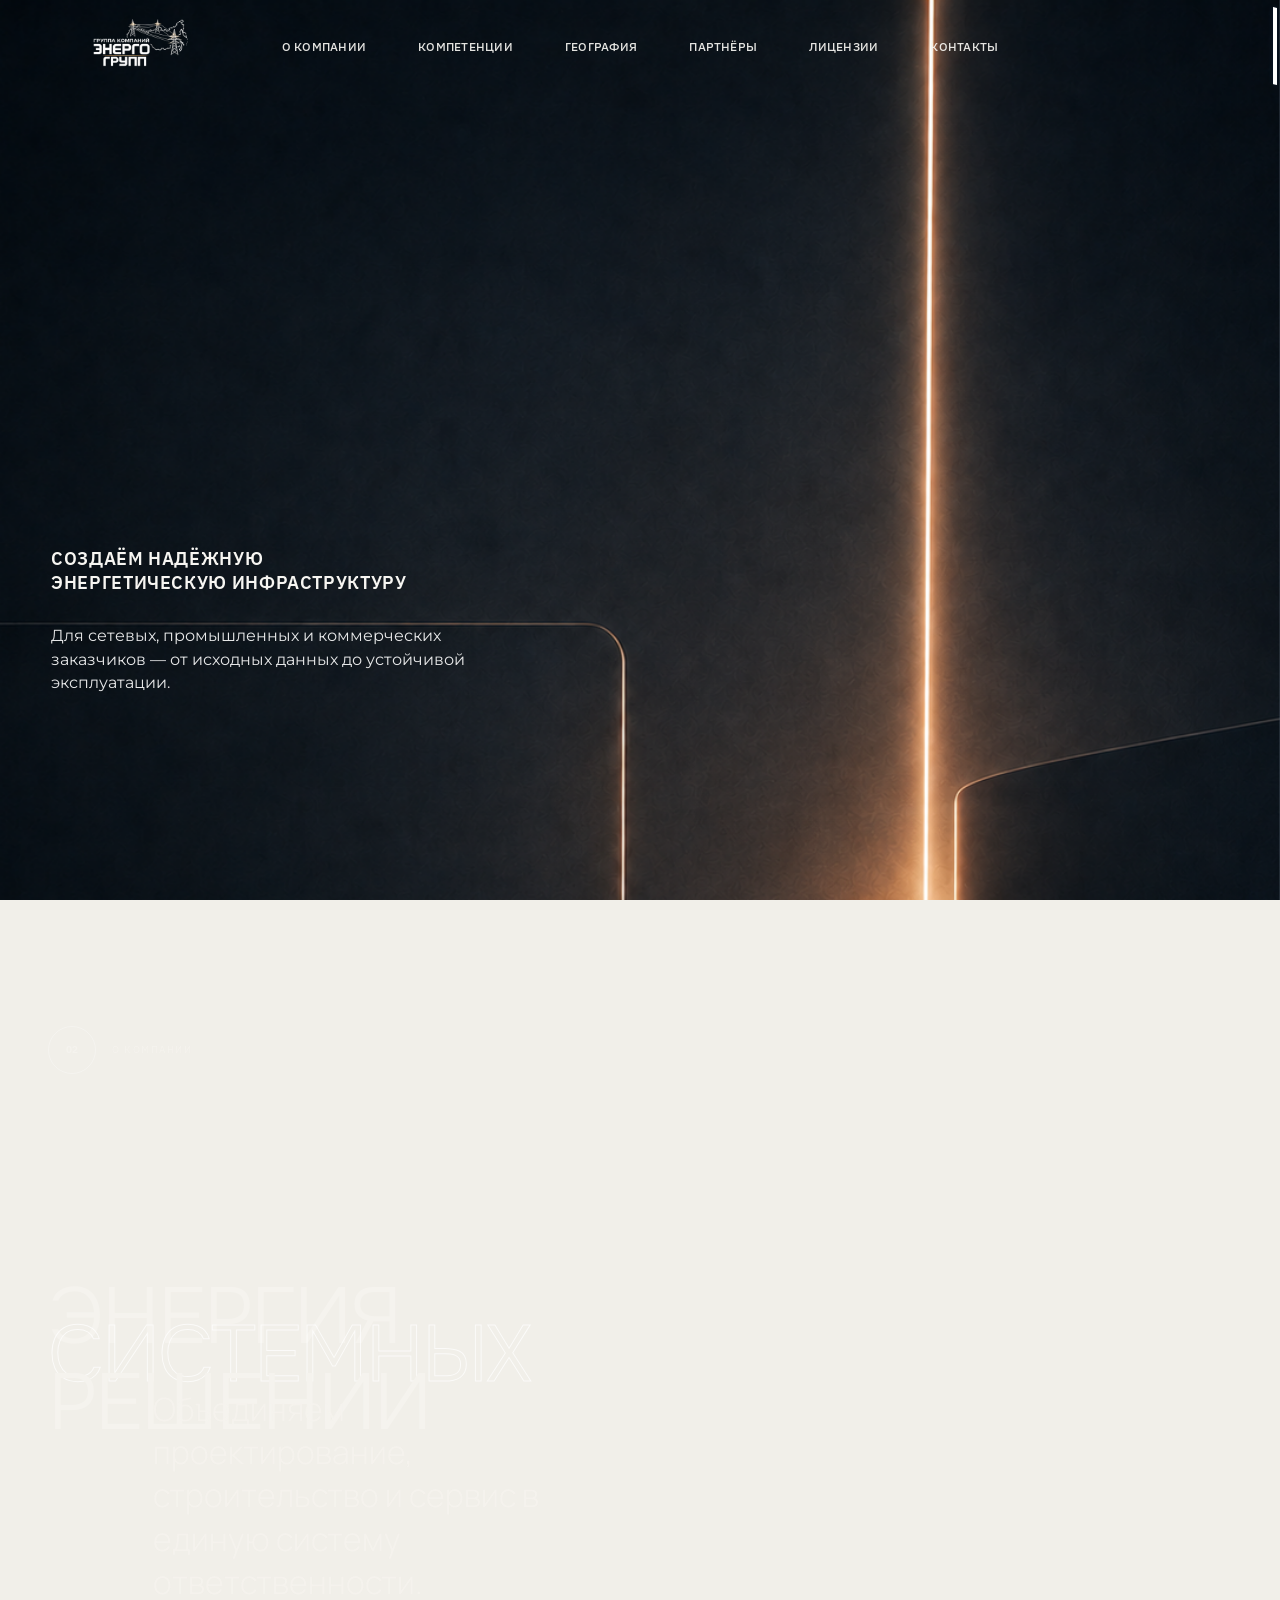
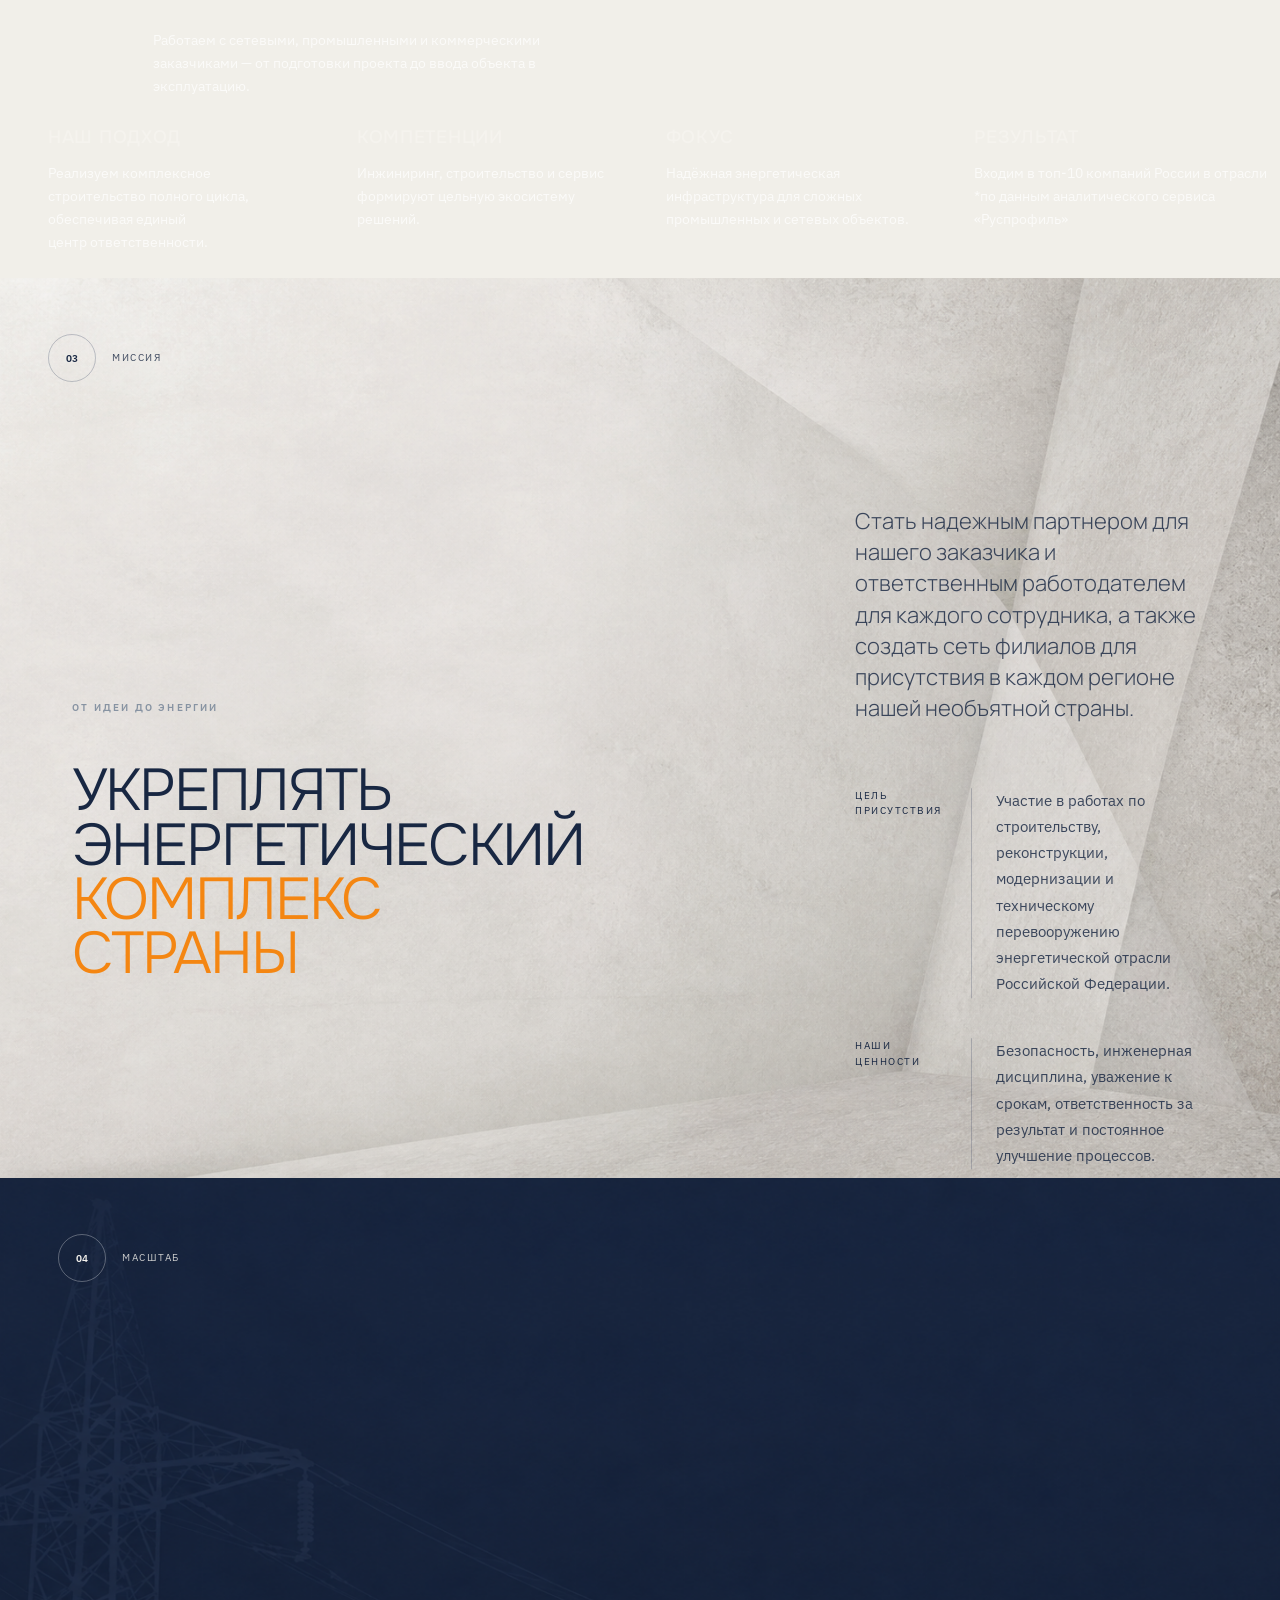
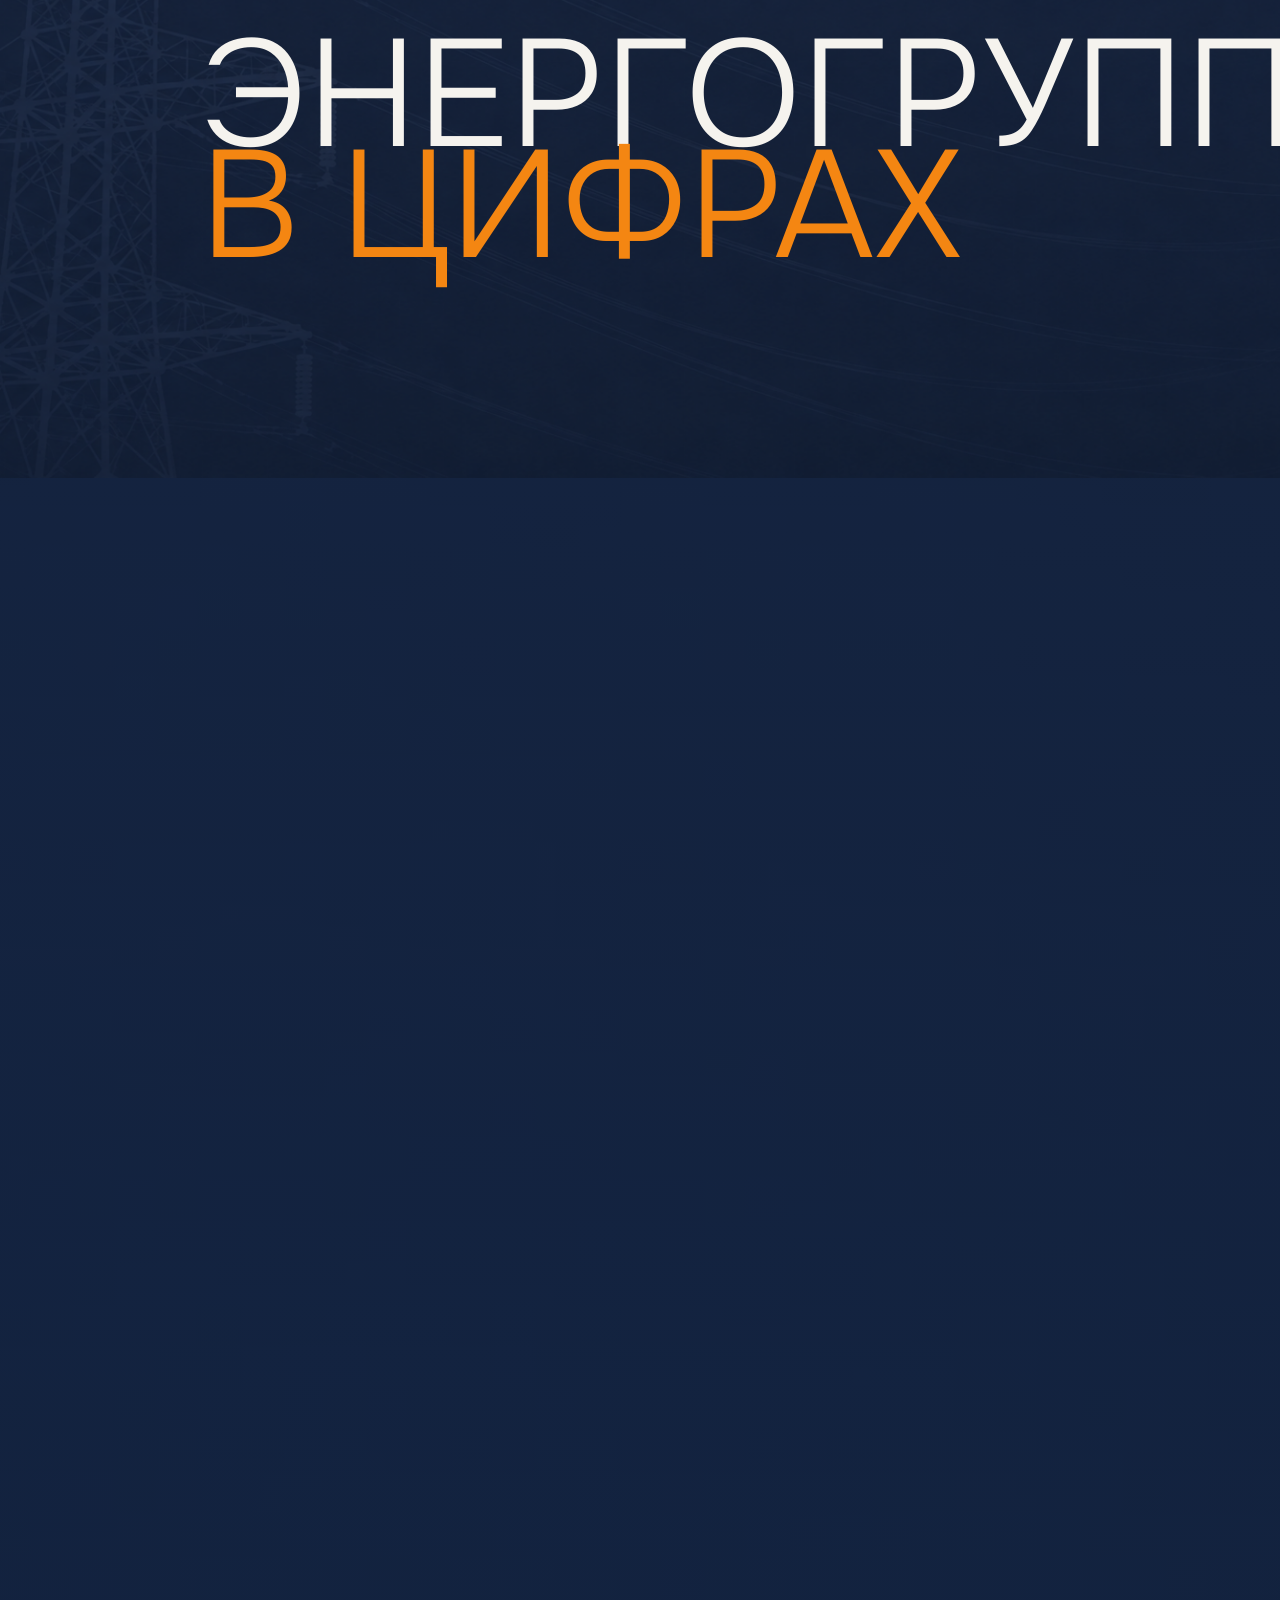
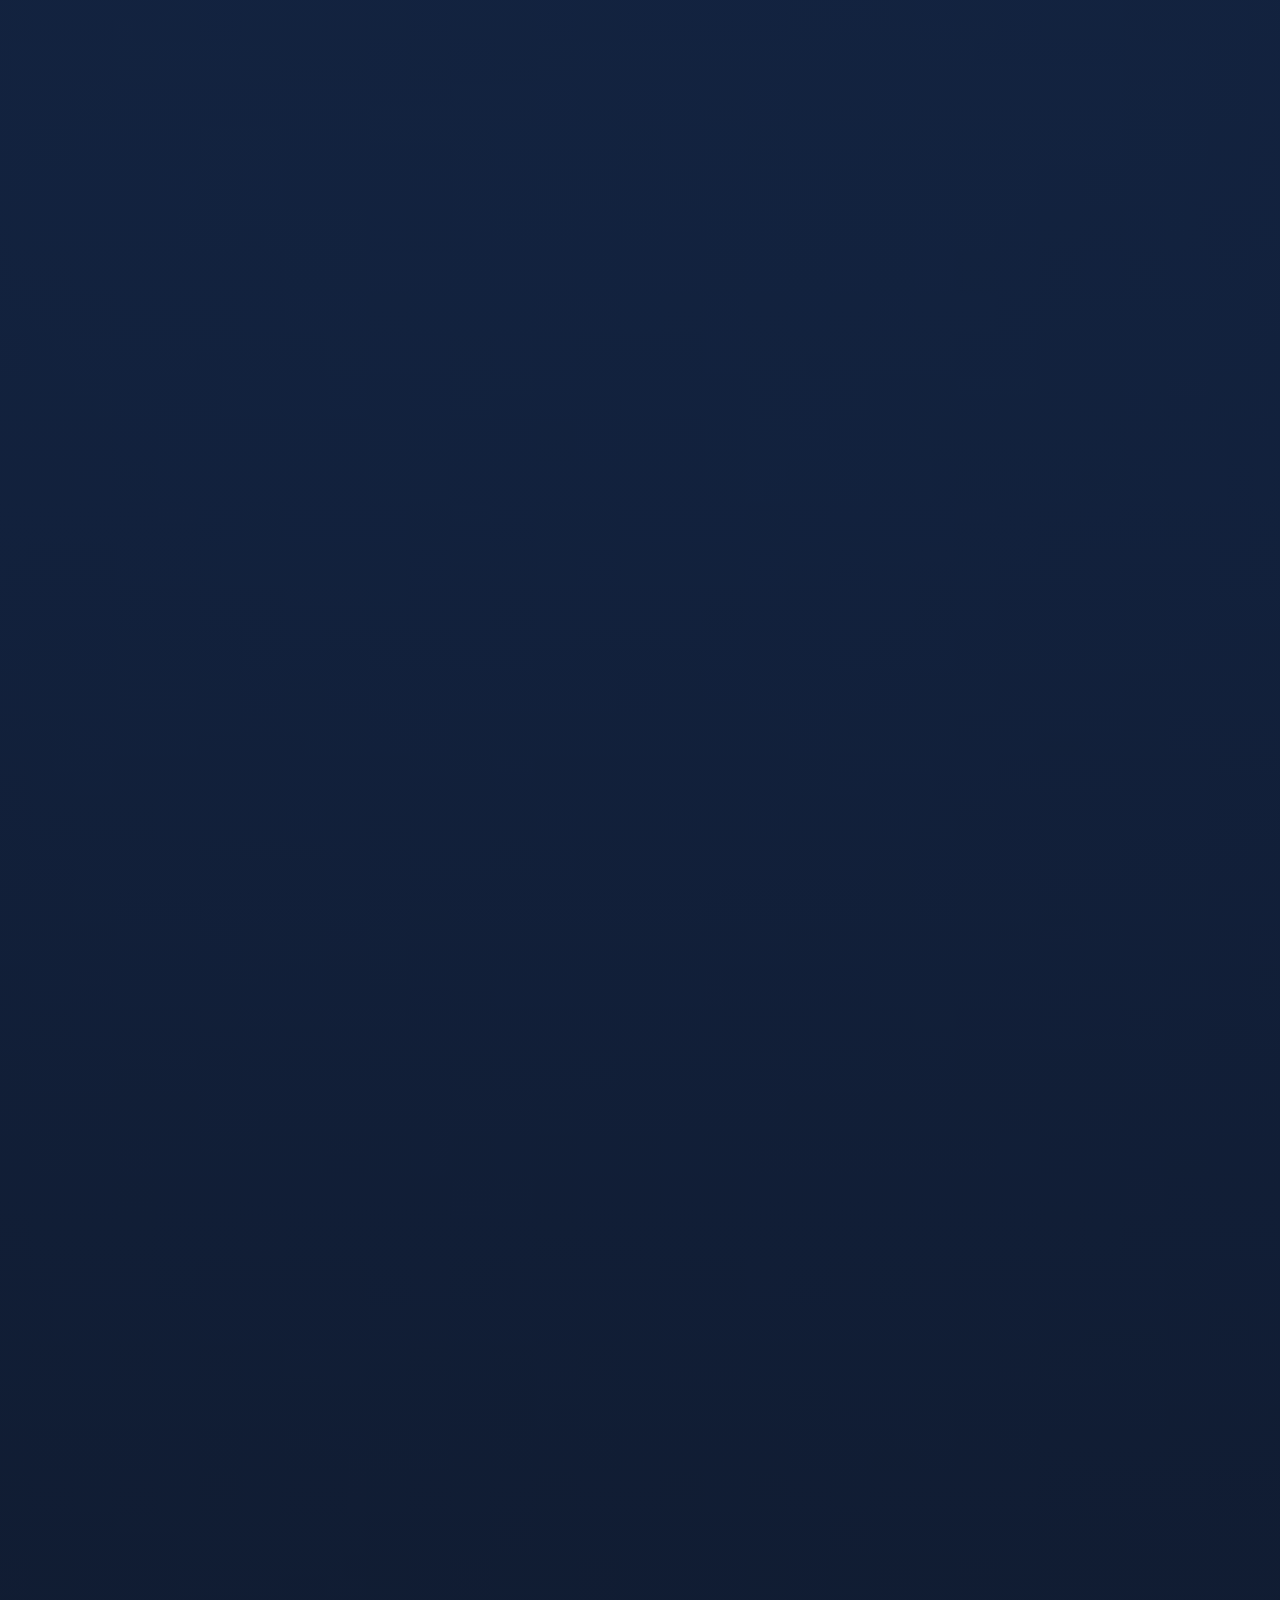
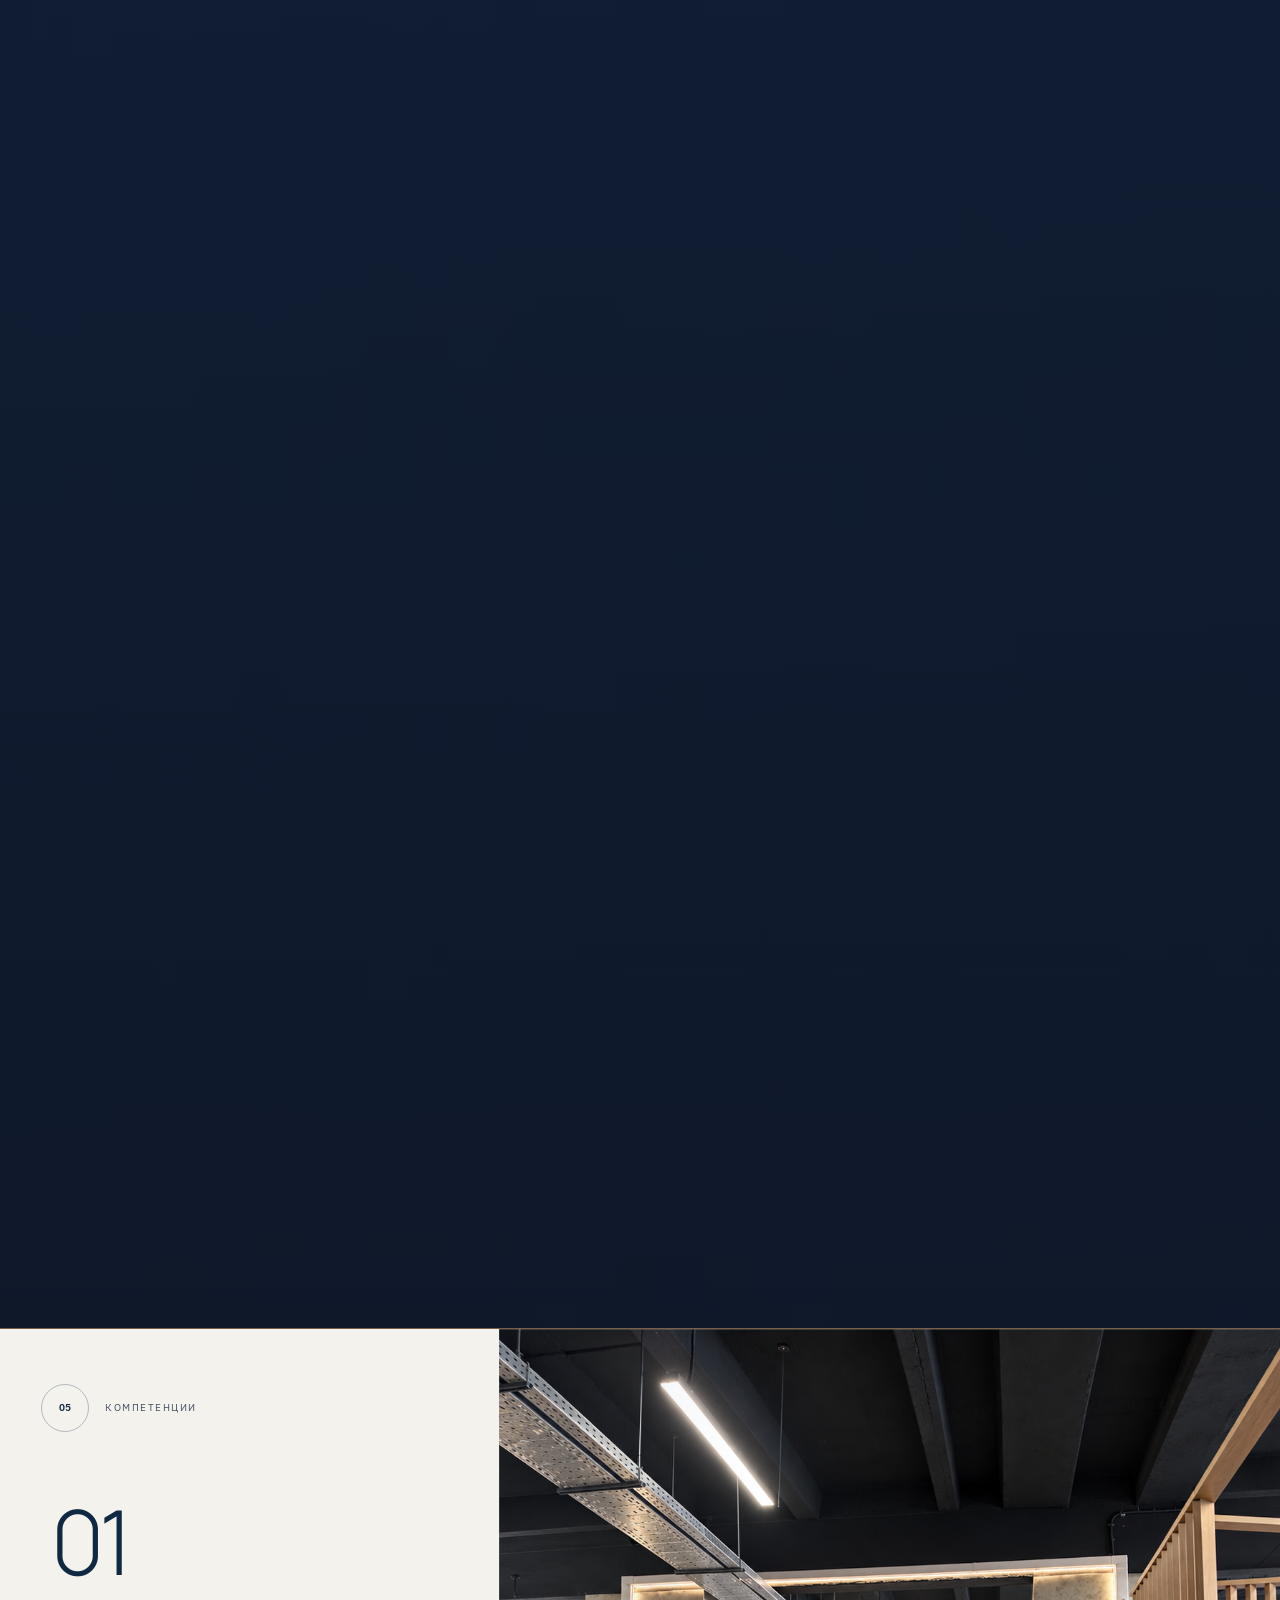
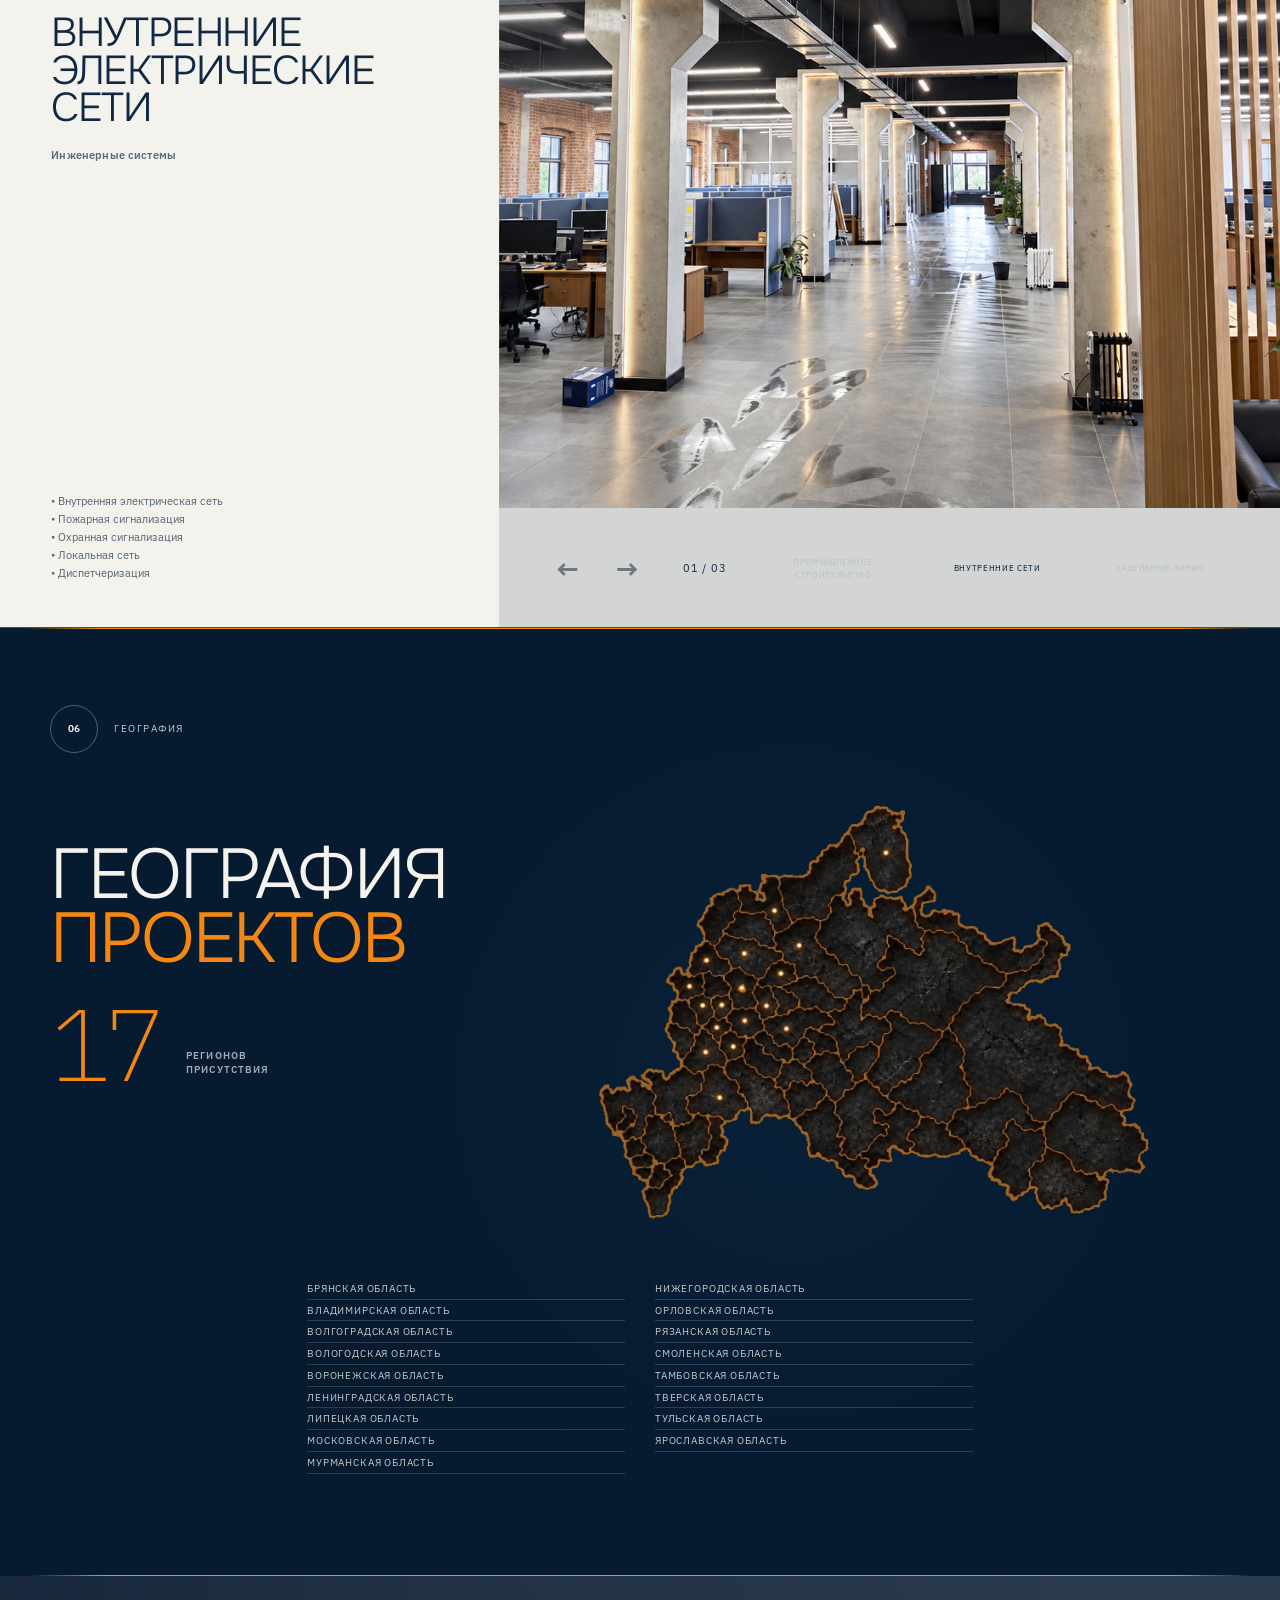
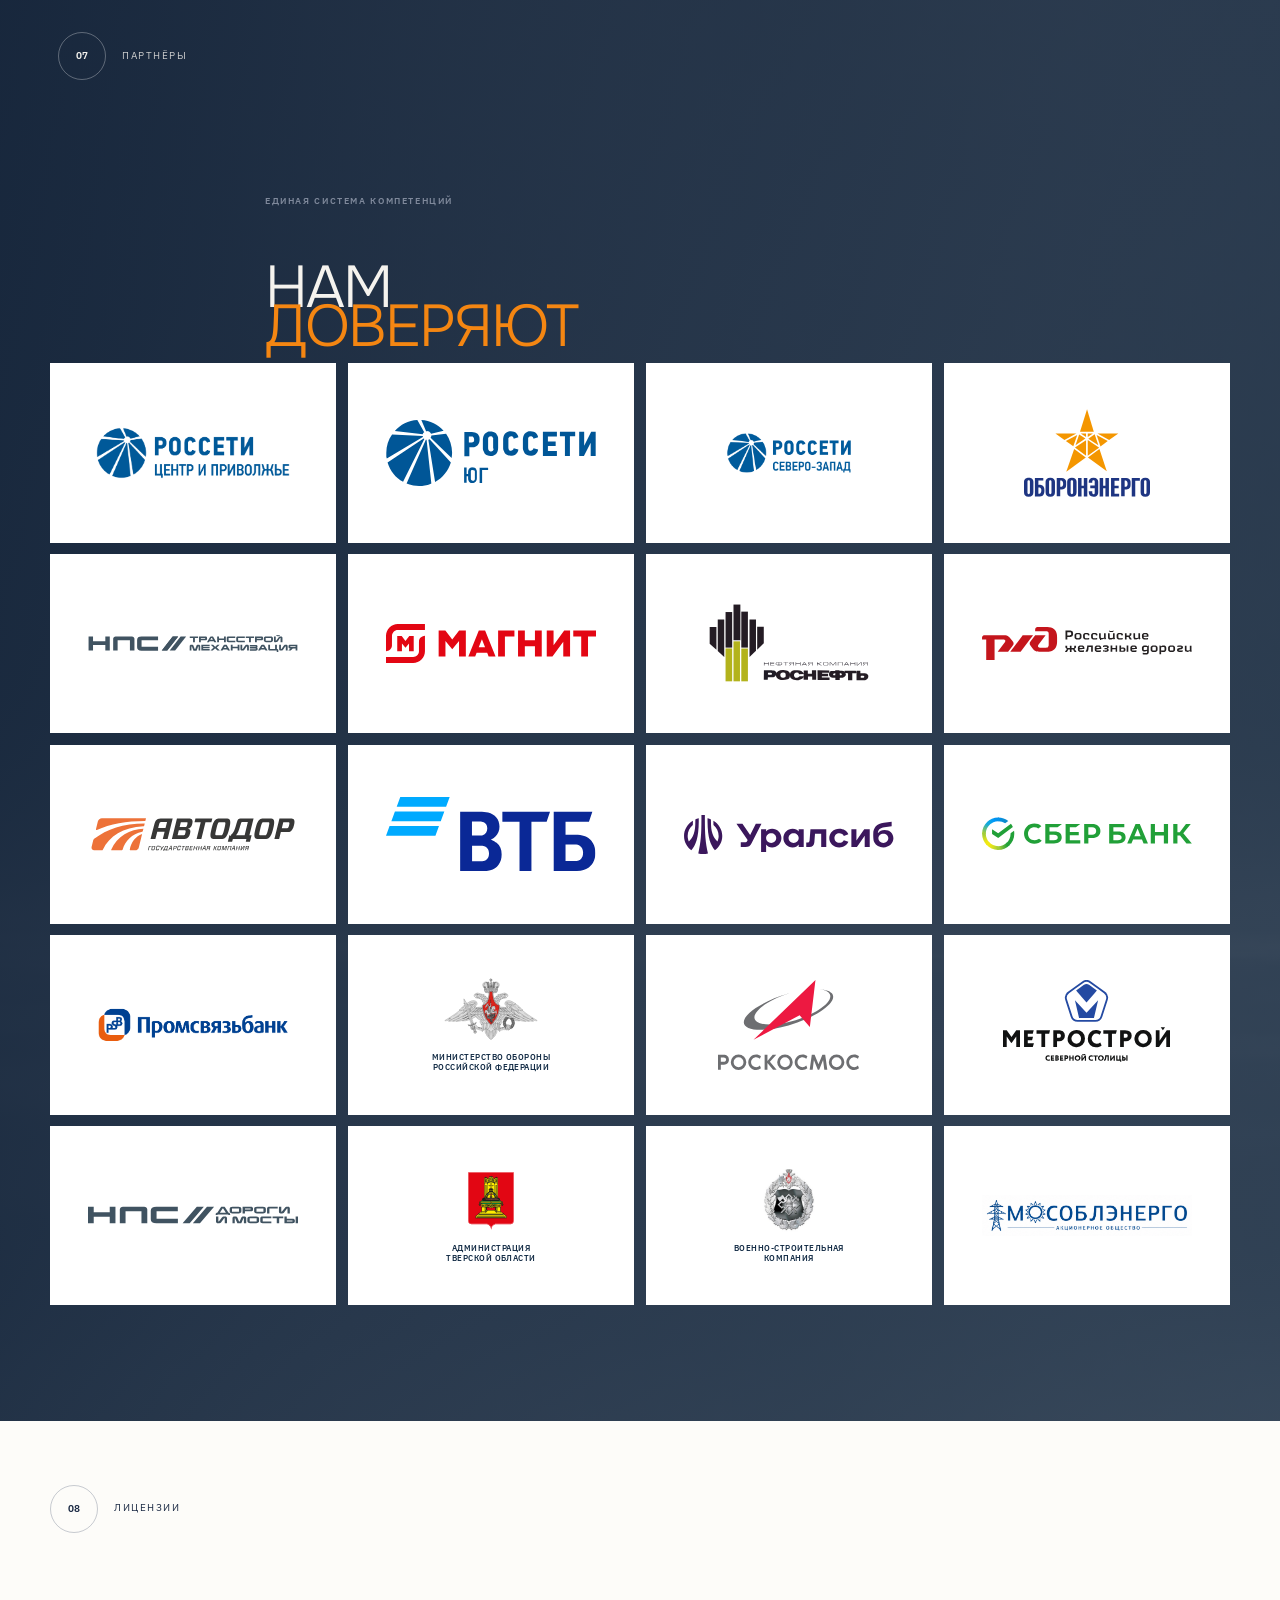
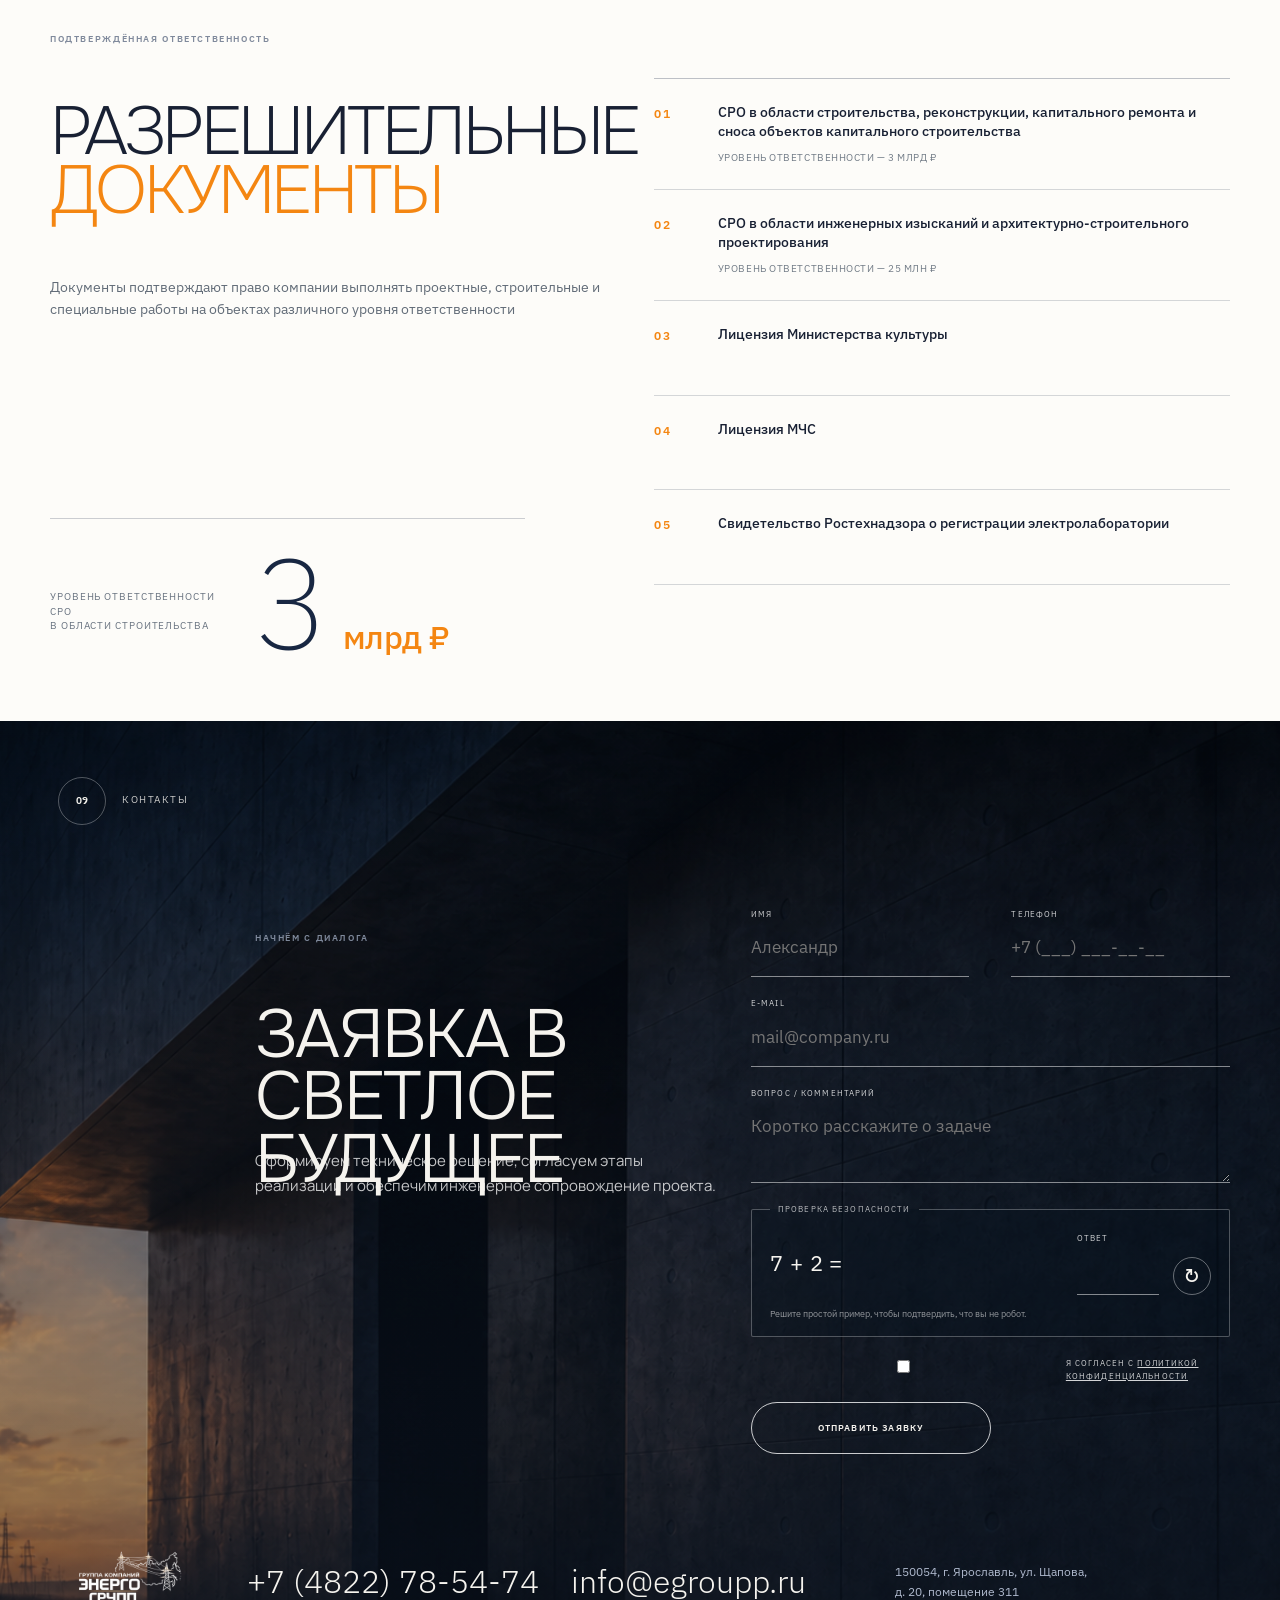
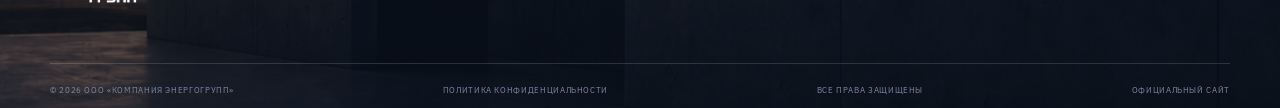
==== commit e943aeeb: "Обновление сайта" ====
--- a/index.html
+++ b/index.html
@@ -27,9 +27,9 @@
         <link rel="preconnect" href="https://fonts.gstatic.com" crossorigin> 
         <link href="css/theme.css" rel="stylesheet" type="text/css"> 
         <link href="https://fonts.googleapis.com/css2?family=IBM+Plex+Sans:wght@400;500;600&family=Manrope:wght@300;400;500;600;700&family=Montserrat:wght@100;200;400;500;600&family=Onest:wght@300;400;500;600;700&display=swap" rel="stylesheet">
-        <link rel="stylesheet" href="styles.css?v=73">
-        <link rel="stylesheet" href="responsive.css?v=62">
-        <script src="script.js?v=65" defer></script>
+        <link rel="stylesheet" href="styles.css?v=75">
+        <link rel="stylesheet" href="responsive.css?v=69">
+        <script src="script.js?v=68" defer></script>
     </head>     
     <body> 
         <a class="skip-link" href="#main">К содержанию</a> 
@@ -279,25 +279,6 @@
                             <div class="geography-title"> 
                                 <h2>География <em>проектов</em></h2> 
                                 <p class="geography-total"><strong data-geography-count></strong><span>регионов<br>присутствия</span></p>
-                                <ul class="geography-region-list" aria-label="Регионы присутствия">
-                                    <li>Брянская область</li>
-                                    <li>Владимирская область</li>
-                                    <li>Волгоградская область</li>
-                                    <li>Вологодская область</li>
-                                    <li>Воронежская область</li>
-                                    <li>Ленинградская область</li>
-                                    <li>Липецкая область</li>
-                                    <li>Московская область</li>
-                                    <li>Мурманская область</li>
-                                    <li>Нижегородская область</li>
-                                    <li>Орловская область</li>
-                                    <li>Рязанская область</li>
-                                    <li>Смоленская область</li>
-                                    <li>Тамбовская область</li>
-                                    <li>Тверская область</li>
-                                    <li>Тульская область</li>
-                                    <li>Ярославская область</li>
-                                </ul>
                             </div> 
                         </div> 
                         <div class="geography-map">
@@ -309,6 +290,25 @@
                                 <g class="geography-points" aria-label="Регионы присутствия ЭнергоГрупп"></g>
                             </svg> 
                         </div> 
+                        <ul class="geography-region-list" aria-label="Регионы присутствия">
+                            <li>Брянская область</li>
+                            <li>Владимирская область</li>
+                            <li>Волгоградская область</li>
+                            <li>Вологодская область</li>
+                            <li>Воронежская область</li>
+                            <li>Ленинградская область</li>
+                            <li>Липецкая область</li>
+                            <li>Московская область</li>
+                            <li>Мурманская область</li>
+                            <li>Нижегородская область</li>
+                            <li>Орловская область</li>
+                            <li>Рязанская область</li>
+                            <li>Смоленская область</li>
+                            <li>Тамбовская область</li>
+                            <li>Тверская область</li>
+                            <li>Тульская область</li>
+                            <li>Ярославская область</li>
+                        </ul>
                     </div> 
                 </div> 
             </section>             
--- a/responsive.css
+++ b/responsive.css
@@ -979,6 +979,12 @@
         line-height: .96;
     }
 
+    #services[data-active-competency="outdoor-lighting"] .competencies-heading h2 {
+        font-size: clamp(22px, 7vw, 33px);
+        letter-spacing: -.035em;
+        overflow-wrap: normal;
+    }
+
     .competency-main-media {
         position: relative;
         inset: auto;
@@ -1854,9 +1860,64 @@
     }
 
     .menu-toggle {
-        border: 1px solid rgba(255, 255, 255, .72);
+        border: 0;
         background: rgba(16, 41, 67, .9);
         box-shadow: 0 0 0 1px rgba(16, 41, 67, .7);
+    }
+}
+
+@media (min-width: 1024px) and (max-width: 1199px) {
+    :root {
+        --compact-desktop-menu-height: 68px;
+        --compact-desktop-menu-top: calc((var(--desktop-header-height) - var(--compact-desktop-menu-height)) / 2);
+    }
+
+    .site-header.is-post-hero .header-actions {
+        top: var(--compact-desktop-menu-top);
+    }
+
+    body.menu-open .site-header,
+    body.menu-open .site-header.is-scrolled {
+        background: transparent;
+        backdrop-filter: none;
+    }
+
+    .site-header.is-post-hero .menu-toggle {
+        width: 68px;
+        height: var(--compact-desktop-menu-height);
+        padding: 25px 18px;
+    }
+
+    .mobile-menu {
+        inset: var(--compact-desktop-menu-top) calc(22px + 68px) auto auto;
+        width: calc(100vw - 44px - 68px);
+        height: var(--compact-desktop-menu-height);
+        justify-content: normal;
+        gap: 0;
+        padding: 0 0 0 calc(var(--desktop-header-padding) - 22px);
+        overflow: hidden;
+    }
+
+    .mobile-menu .menu-brand {
+        margin-right: clamp(18px, 2vw, 28px);
+    }
+
+    .mobile-menu .menu-brand img {
+        width: 140px;
+        height: var(--compact-desktop-menu-height);
+        transform: scale(1.08);
+        transform-origin: left center;
+    }
+
+    .mobile-menu nav {
+        gap: clamp(14px, 1.8vw, 24px);
+    }
+
+    .mobile-menu nav a {
+        min-height: 0;
+        padding: 0;
+        font-size: clamp(10px, 1vw, 12px);
+        line-height: 1;
     }
 }
 
@@ -1911,21 +1972,6 @@
 
     .partners-grid .partner-card:nth-last-child(2):nth-child(4n + 1) {
         grid-column: 2;
-    }
-}
-
-@media (max-width: 767px) and (orientation: landscape) {
-    .geography-region-list {
-        width: 100%;
-        max-width: 100%;
-        column-gap: 12px;
-        font-size: clamp(6px, 1.6vw, 7px);
-    }
-
-    .geography-region-list li {
-        min-width: 0;
-        white-space: normal;
-        overflow-wrap: anywhere;
     }
 }
 
@@ -2286,3 +2332,149 @@
         justify-self: center;
     }
 }
+
+/* 06 — единая композиция: заголовок и карта сверху, список по центру ниже. */
+@media (min-width: 768px) {
+    .geography {
+        min-height: 0;
+        padding: clamp(48px, 6vw, 78px) 0 clamp(64px, 8vw, 104px);
+        overflow: clip;
+    }
+
+    .geography-layout {
+        display: grid;
+        width: var(--shell);
+        height: auto;
+        min-height: 0;
+        grid-template-columns: minmax(0, 36fr) minmax(0, 64fr);
+        grid-template-rows: auto auto;
+        column-gap: clamp(24px, 4vw, 56px);
+        align-items: start;
+        overflow: visible;
+    }
+
+    .geography-copy {
+        display: grid;
+        grid-column: 1;
+        grid-row: 1;
+        min-height: 0;
+        grid-template-rows: auto 1fr;
+        padding: 0;
+    }
+
+    .geography-copy > .section-mark {
+        position: relative;
+        inset: auto;
+        grid-row: 1;
+    }
+
+    .geography-title {
+        display: block;
+        grid-row: 2;
+        margin-top: clamp(52px, 7vw, 96px);
+    }
+
+    .geography-title h2 {
+        width: 100%;
+        max-width: none;
+        margin: 0;
+        font-size: clamp(44px, 5.5vw, 72px);
+    }
+
+    .geography-title .geography-total {
+        display: flex;
+        align-self: auto;
+        margin: clamp(30px, 4vw, 48px) 0 0;
+    }
+
+    .geography-map {
+        order: initial;
+        grid-column: 2;
+        grid-row: 1;
+        width: 100%;
+        height: clamp(320px, 34vw, 450px);
+        min-height: 0;
+        margin: clamp(64px, 7vw, 110px) 0 0;
+        padding: 0;
+        overflow: visible;
+    }
+
+    .geography-map-svg,
+    .geography-map.is-visible .geography-map-svg {
+        width: 100%;
+        height: 100%;
+        transform: none;
+    }
+
+    .geography-region-list {
+        order: initial;
+        grid-column: 1 / -1;
+        grid-row: 2;
+        display: grid;
+        width: min(100%, clamp(520px, 52vw, 680px)) !important;
+        min-width: 0 !important;
+        max-width: 100%;
+        justify-self: center;
+        grid-template-columns: repeat(2, minmax(0, 1fr));
+        grid-template-rows: repeat(9, auto);
+        grid-auto-flow: column;
+        column-gap: clamp(16px, 2.4vw, 30px);
+        margin: clamp(32px, 4vw, 48px) 0 0;
+        padding: 0;
+        font-size: clamp(8px, .8vw, 11px);
+    }
+
+    .geography-region-list li {
+        min-width: 0;
+        padding: 5px 0;
+    }
+}
+
+@media (max-width: 767px) {
+    .geography-layout {
+        display: flex;
+        width: calc(100% - 32px);
+        height: auto;
+        min-height: 0;
+        overflow: visible;
+        flex-direction: column;
+    }
+
+    .geography-copy {
+        display: grid;
+        order: 1;
+        min-height: 0;
+        padding: 0;
+    }
+
+    .geography-title {
+        display: block;
+    }
+
+    .geography-map {
+        order: 2;
+    }
+
+    .geography-region-list {
+        order: 3;
+        display: grid;
+        width: 100%;
+        max-width: 560px;
+        align-self: center;
+        grid-template-columns: repeat(2, minmax(0, 1fr));
+        grid-template-rows: repeat(9, auto);
+        grid-auto-flow: column;
+        column-gap: 16px;
+        margin: 32px auto 0;
+        padding: 0;
+        font-size: clamp(6.8px, 1.95vw, 8px);
+        letter-spacing: .02em;
+    }
+
+    .geography-region-list li {
+        min-width: 0;
+        padding: 5px 0;
+        white-space: normal;
+        overflow-wrap: break-word;
+    }
+}
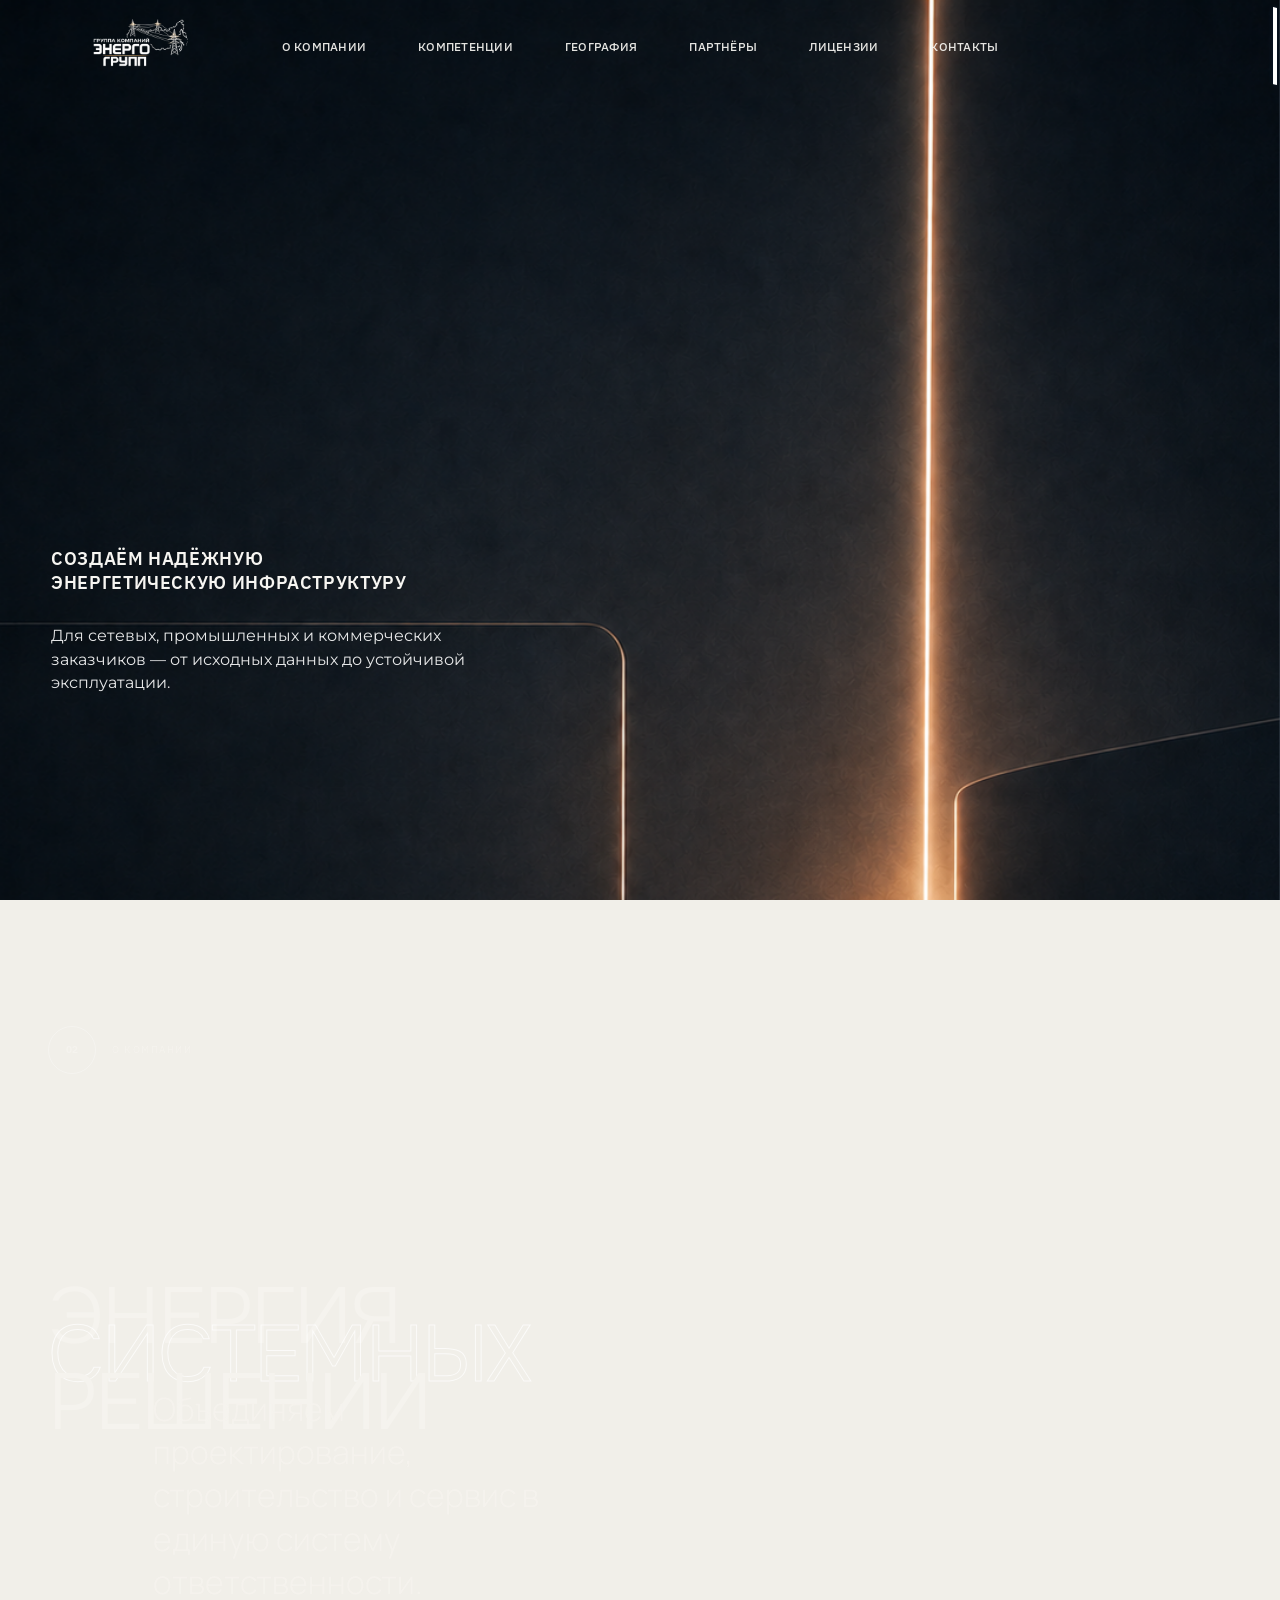
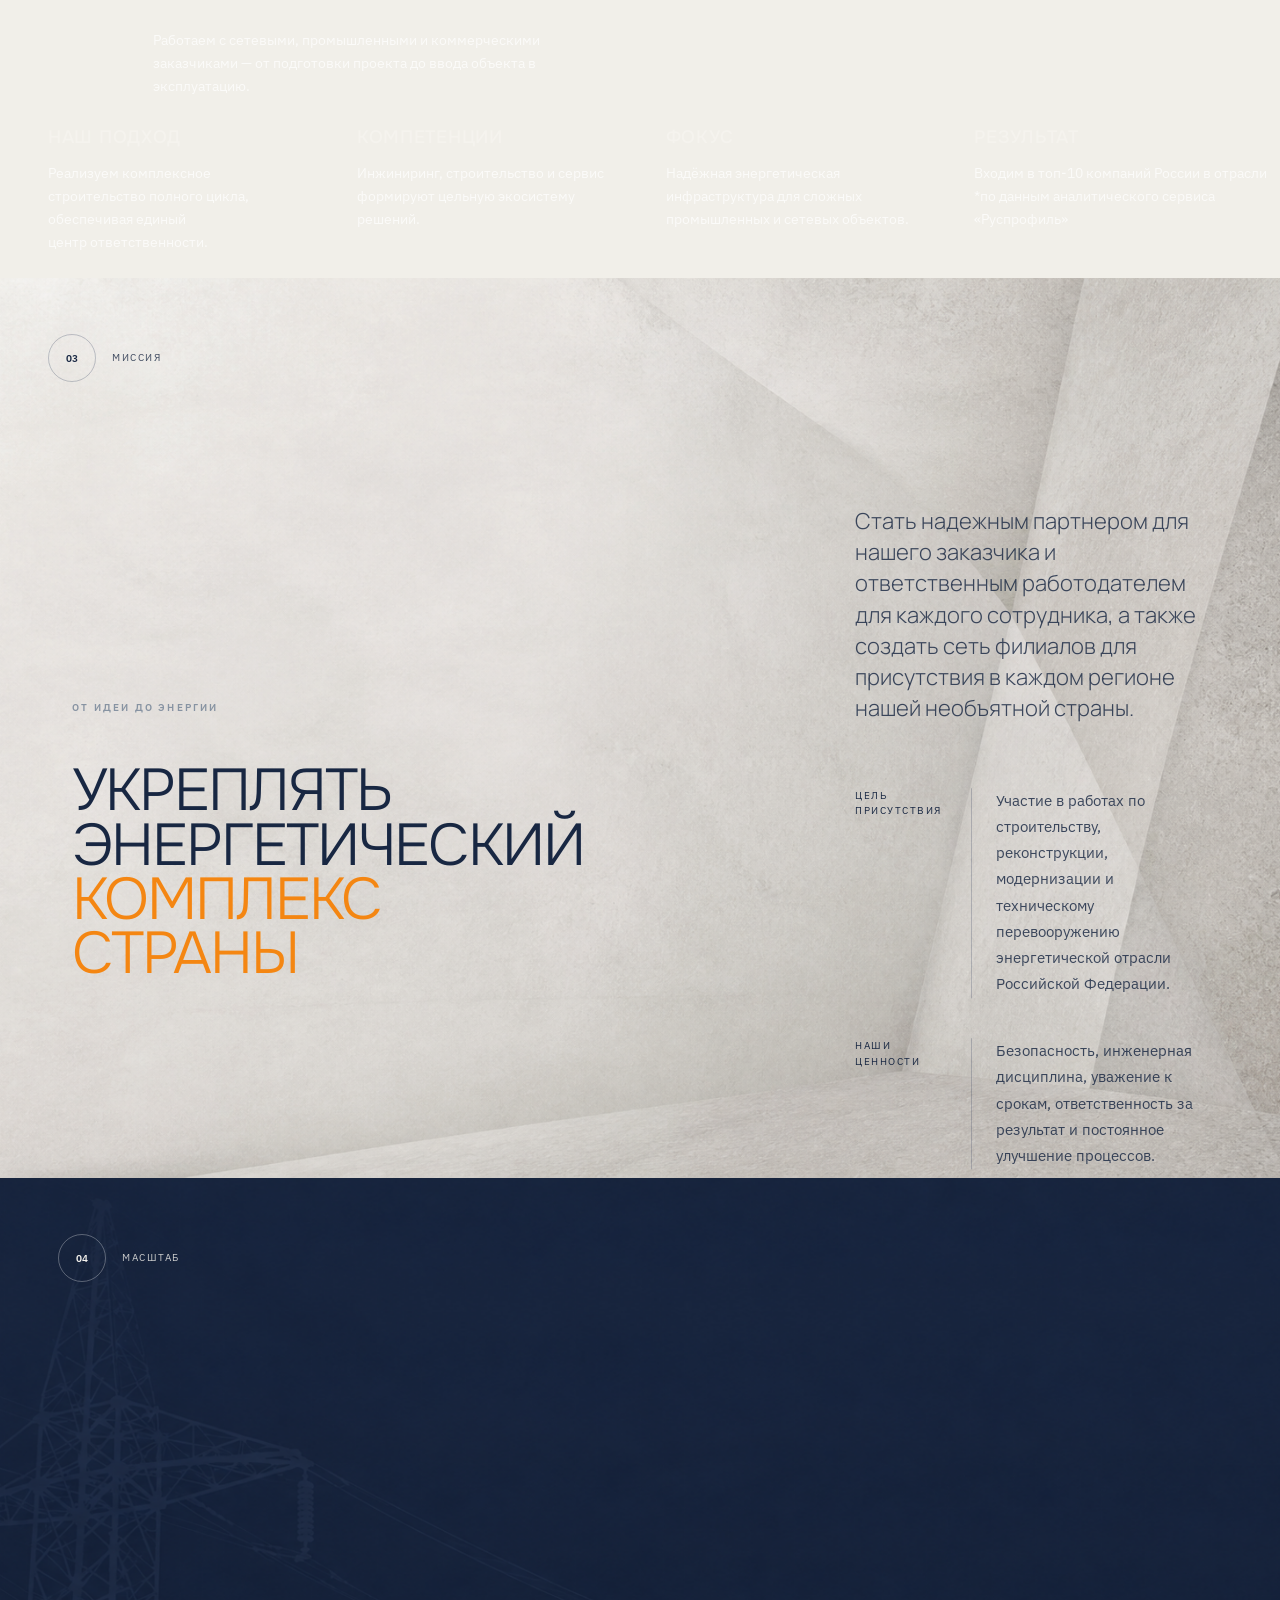
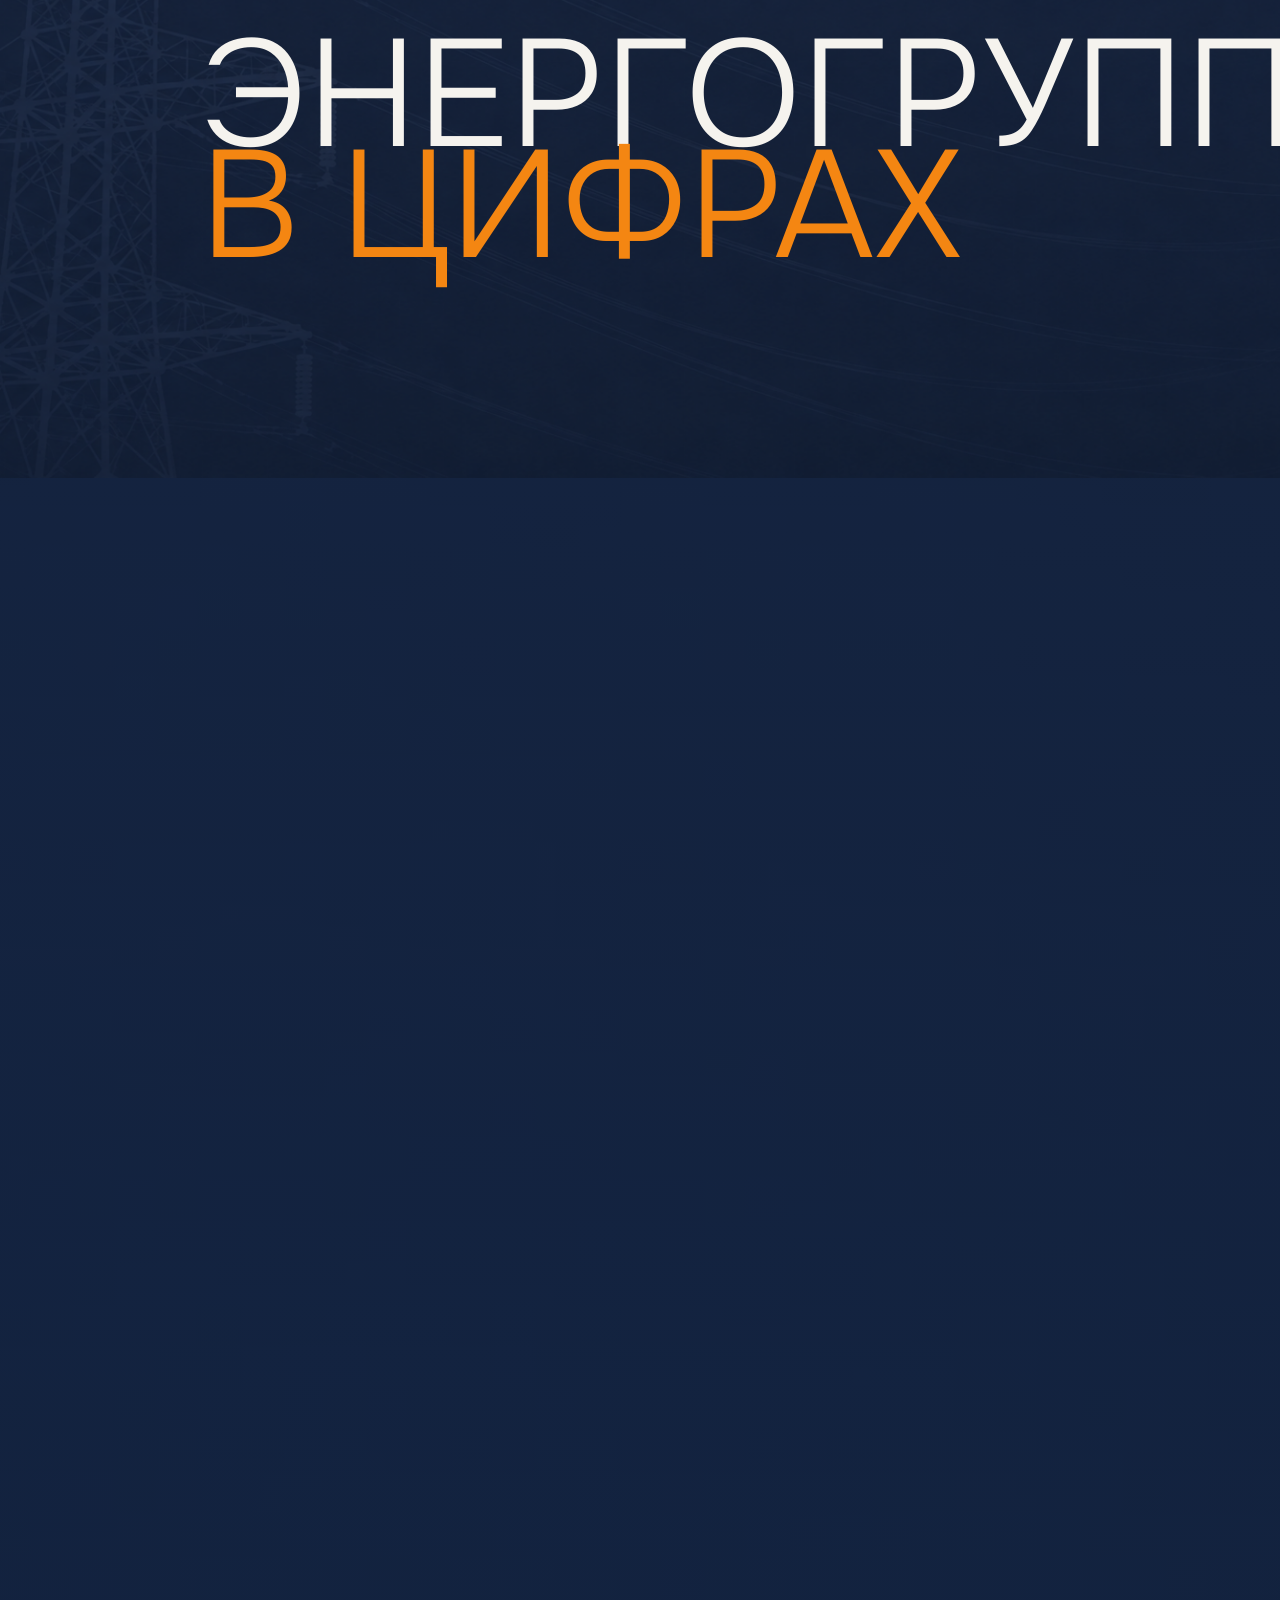
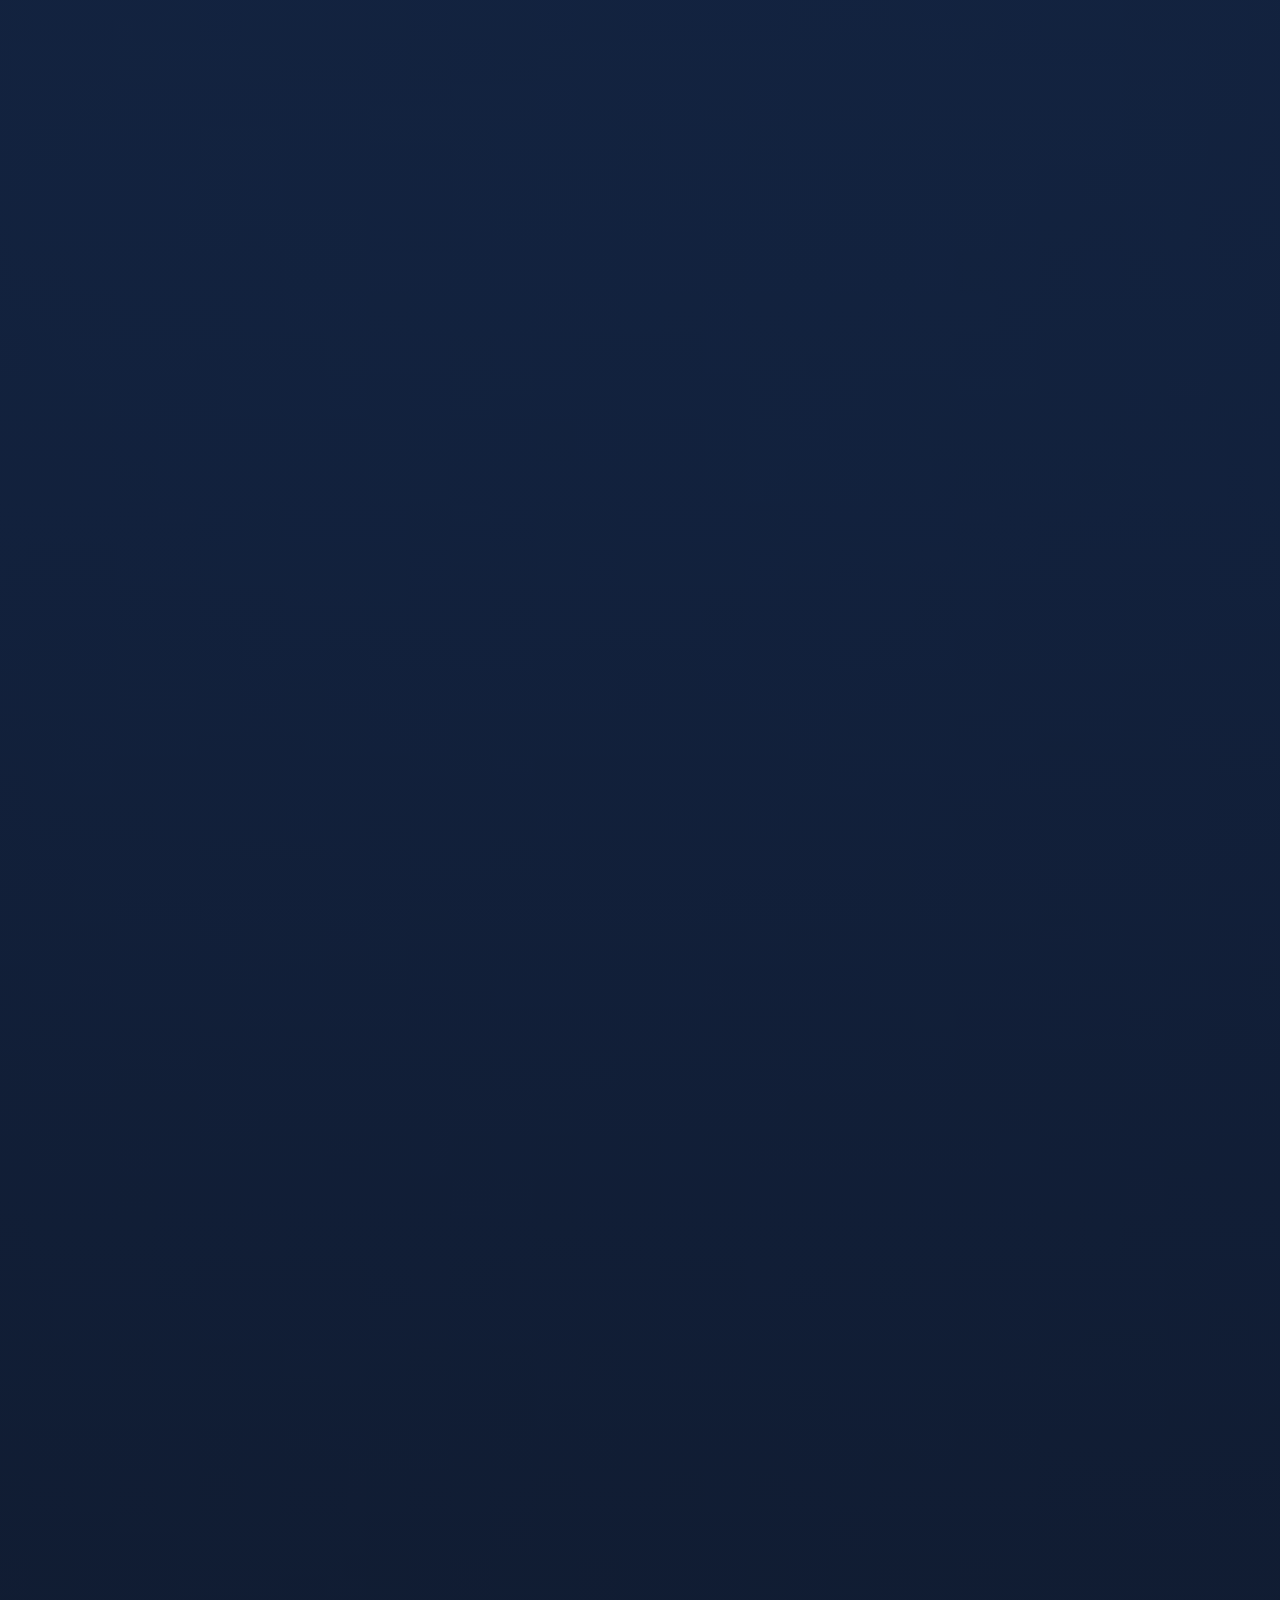
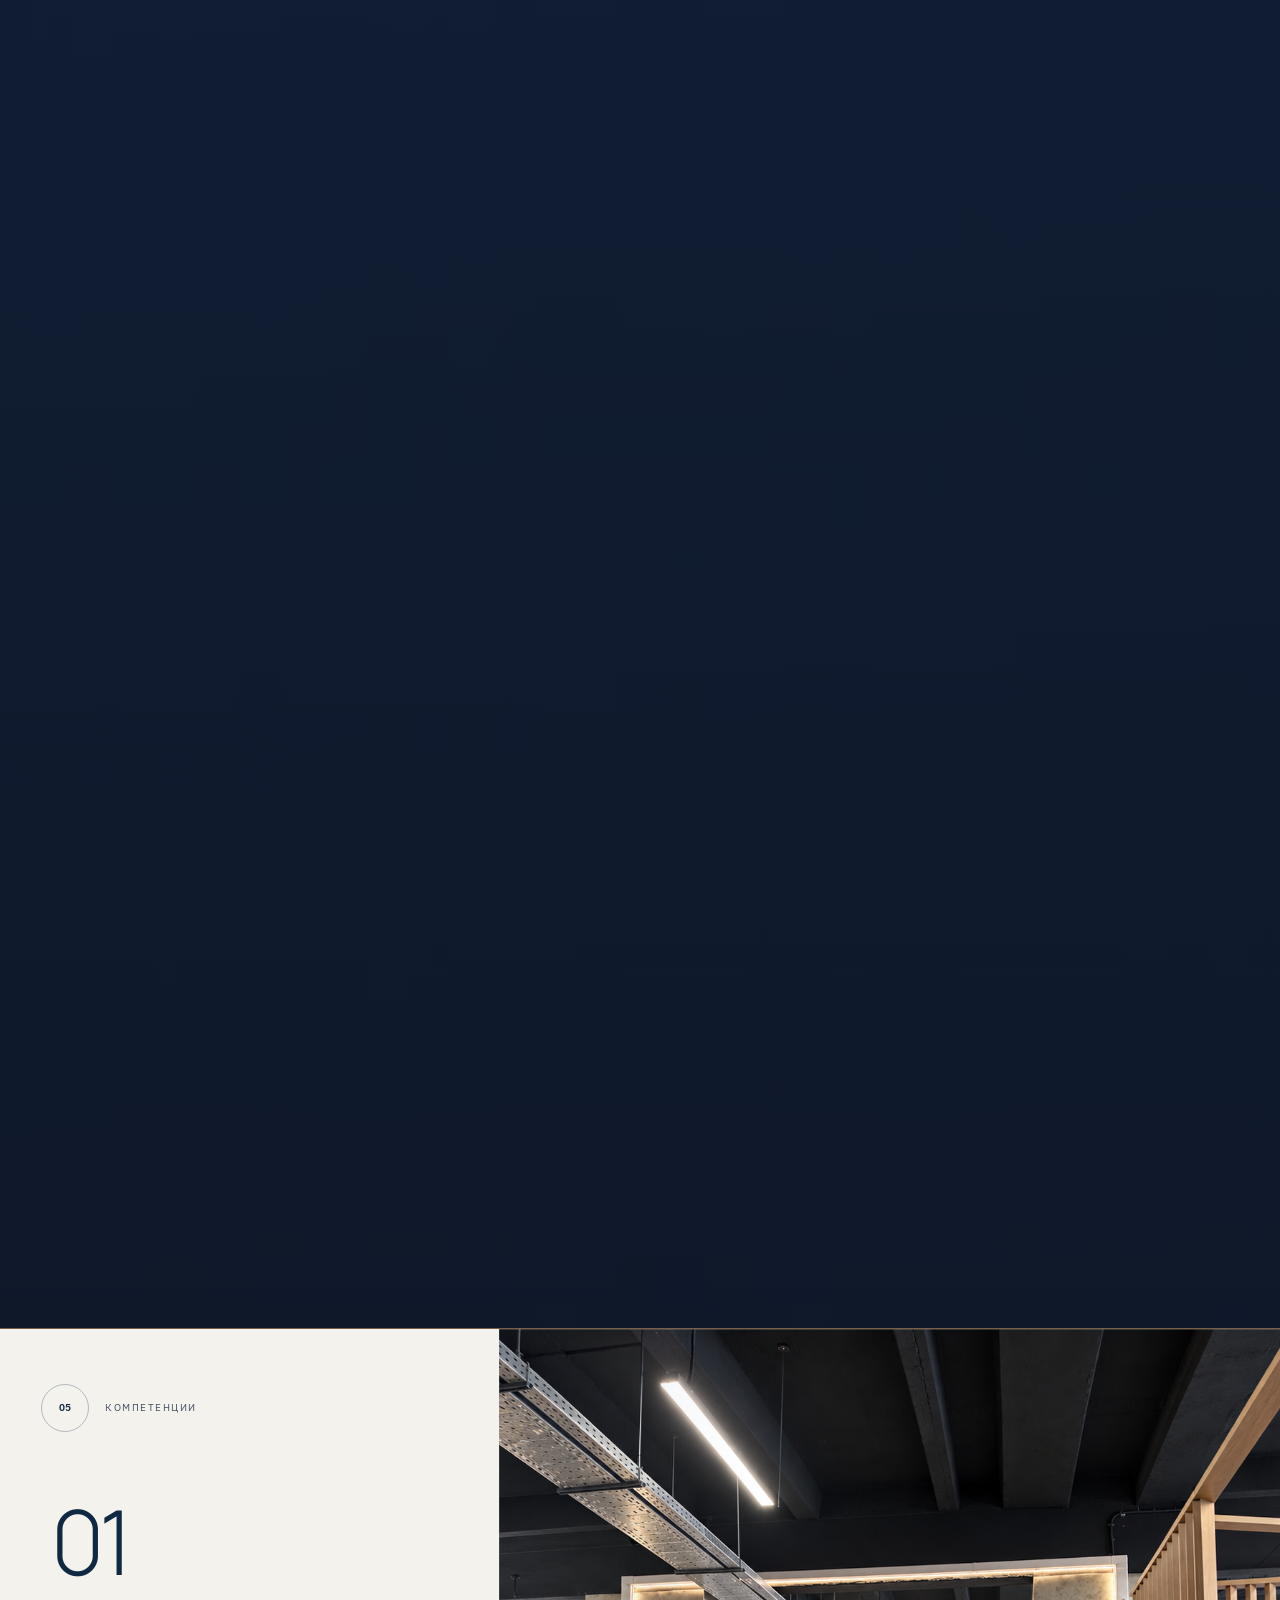
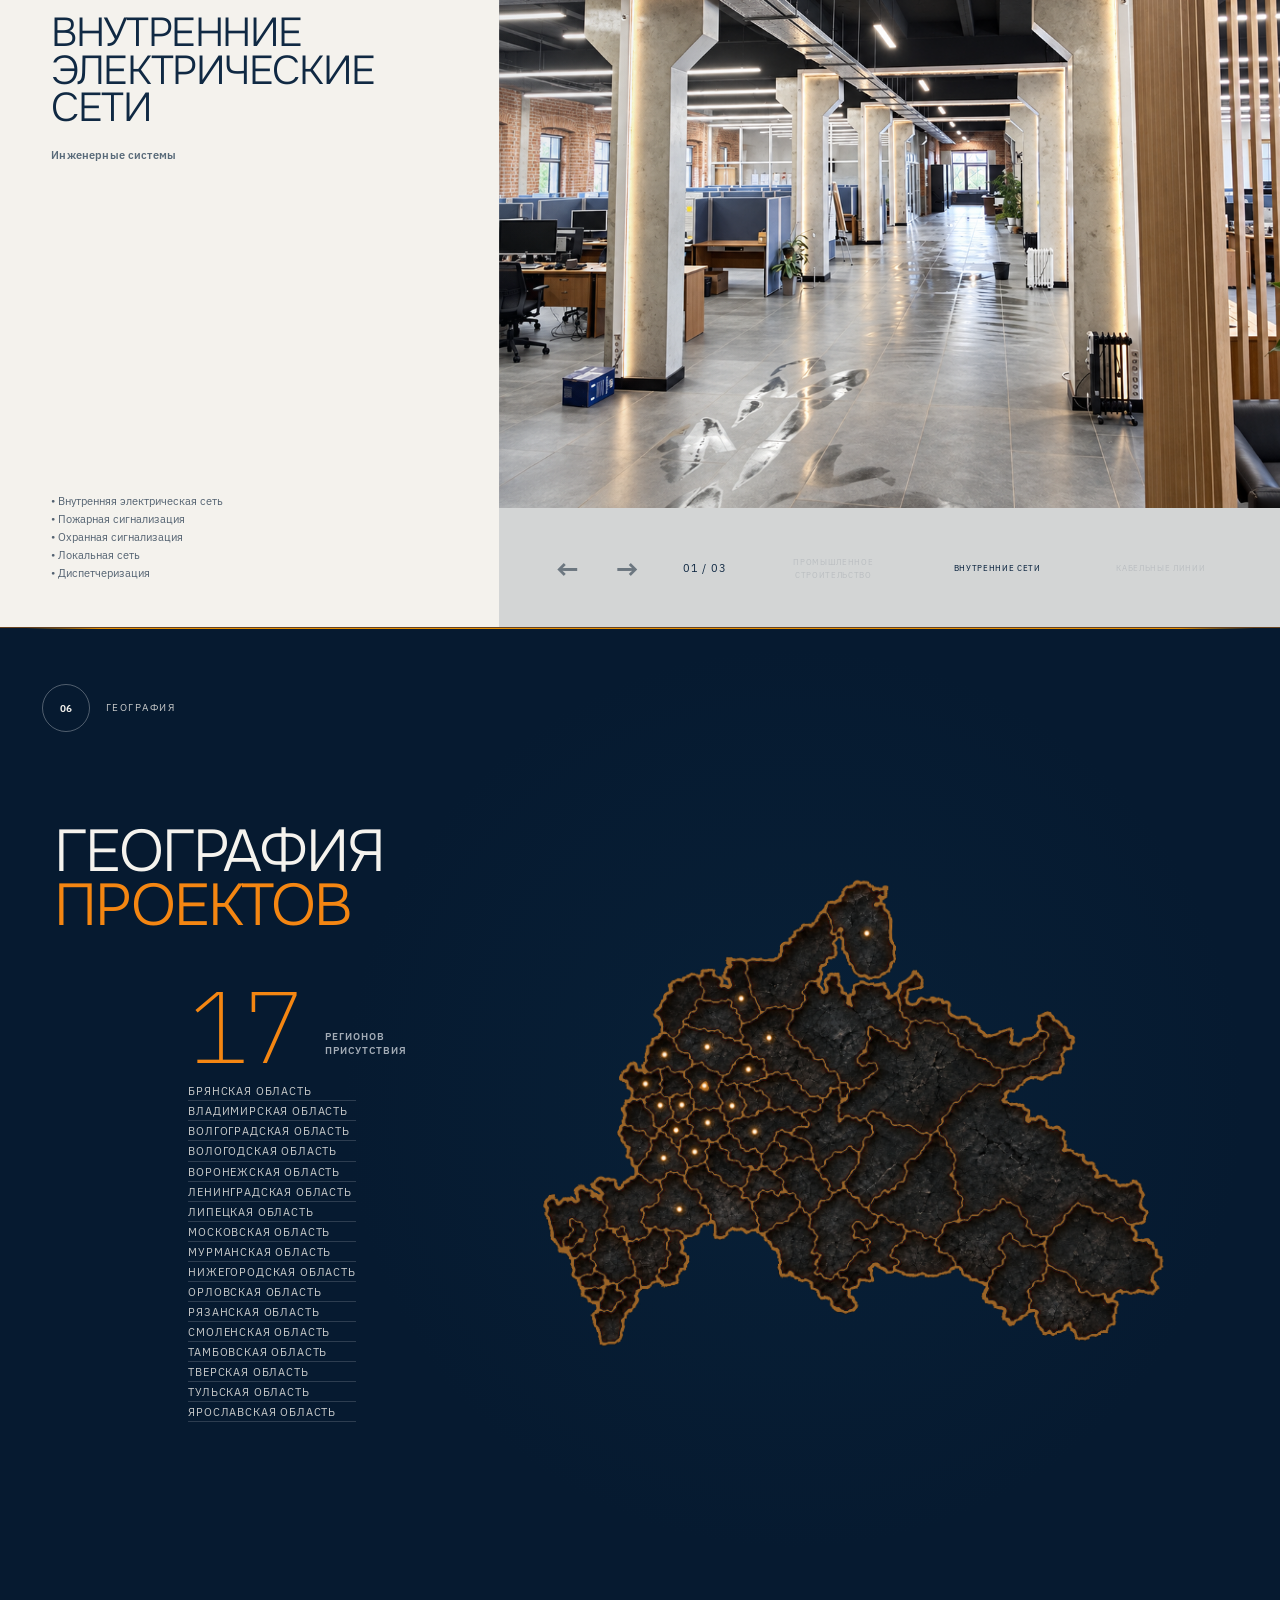
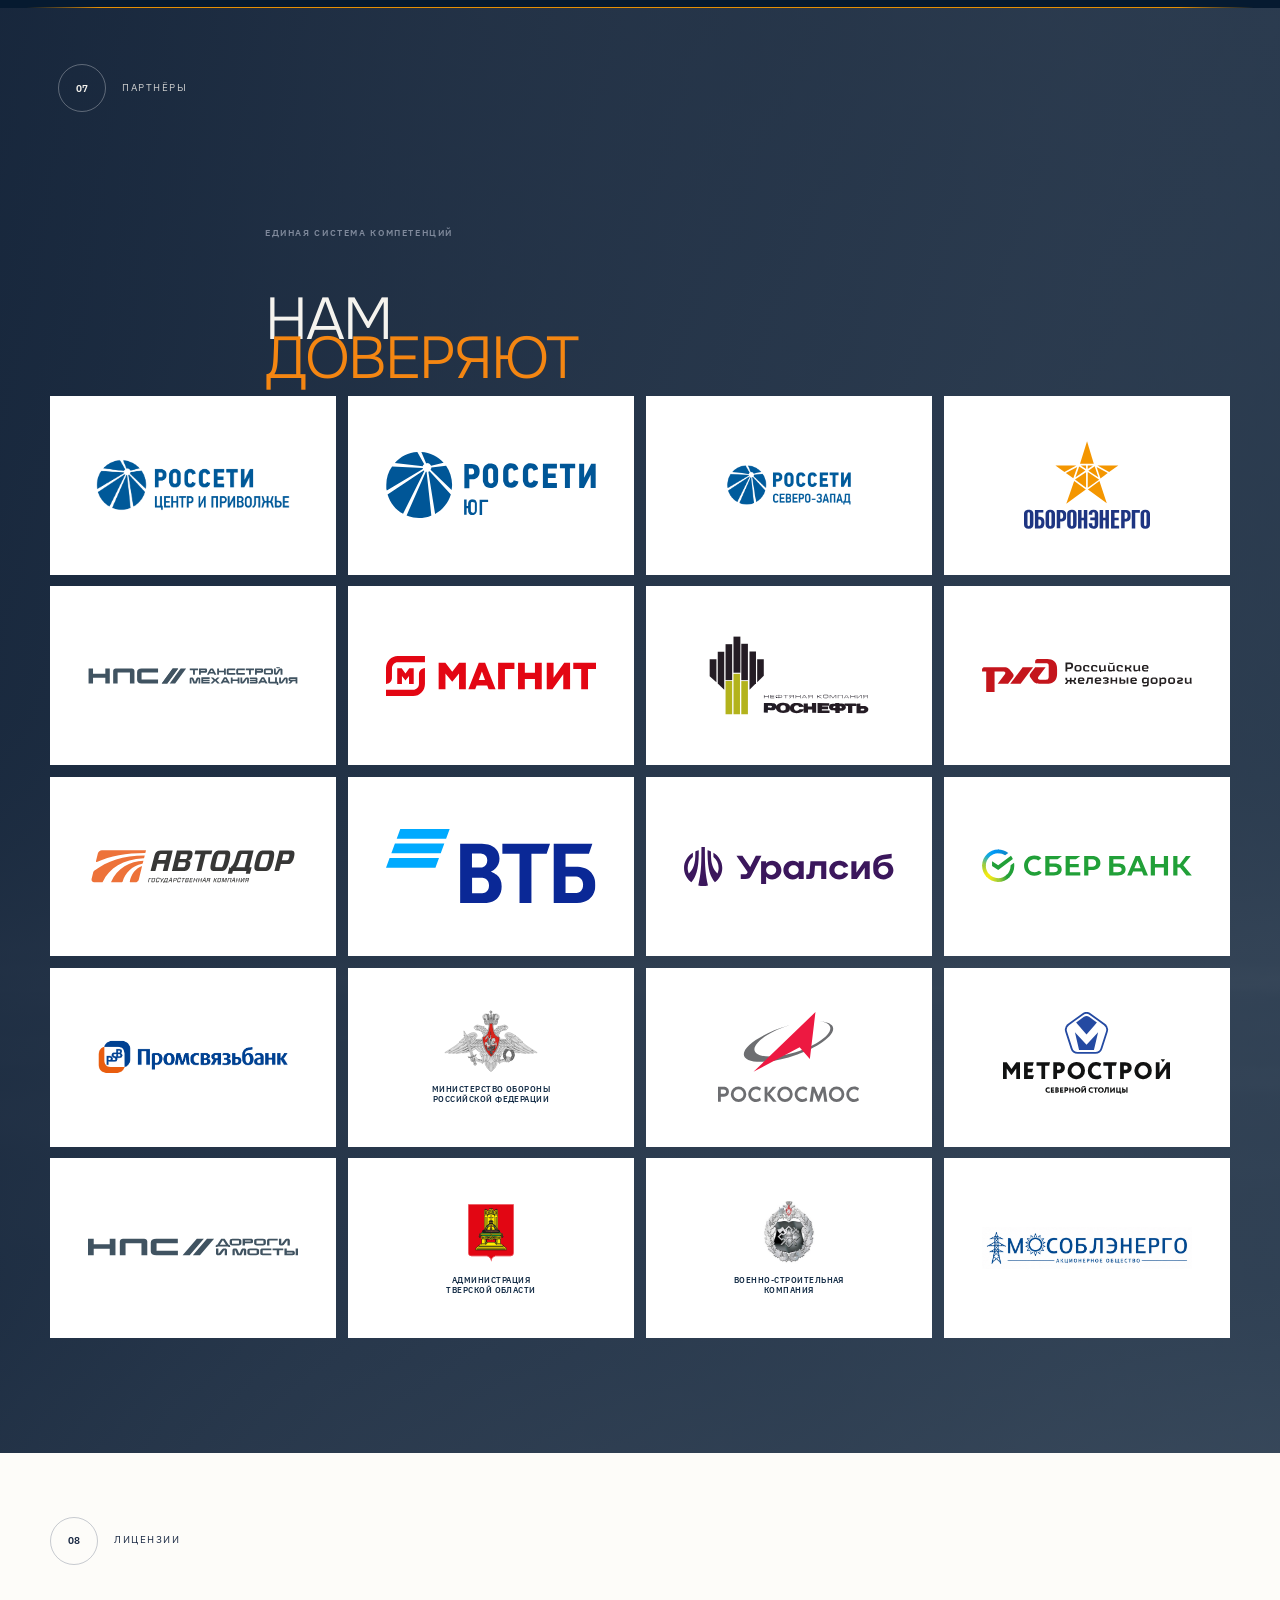
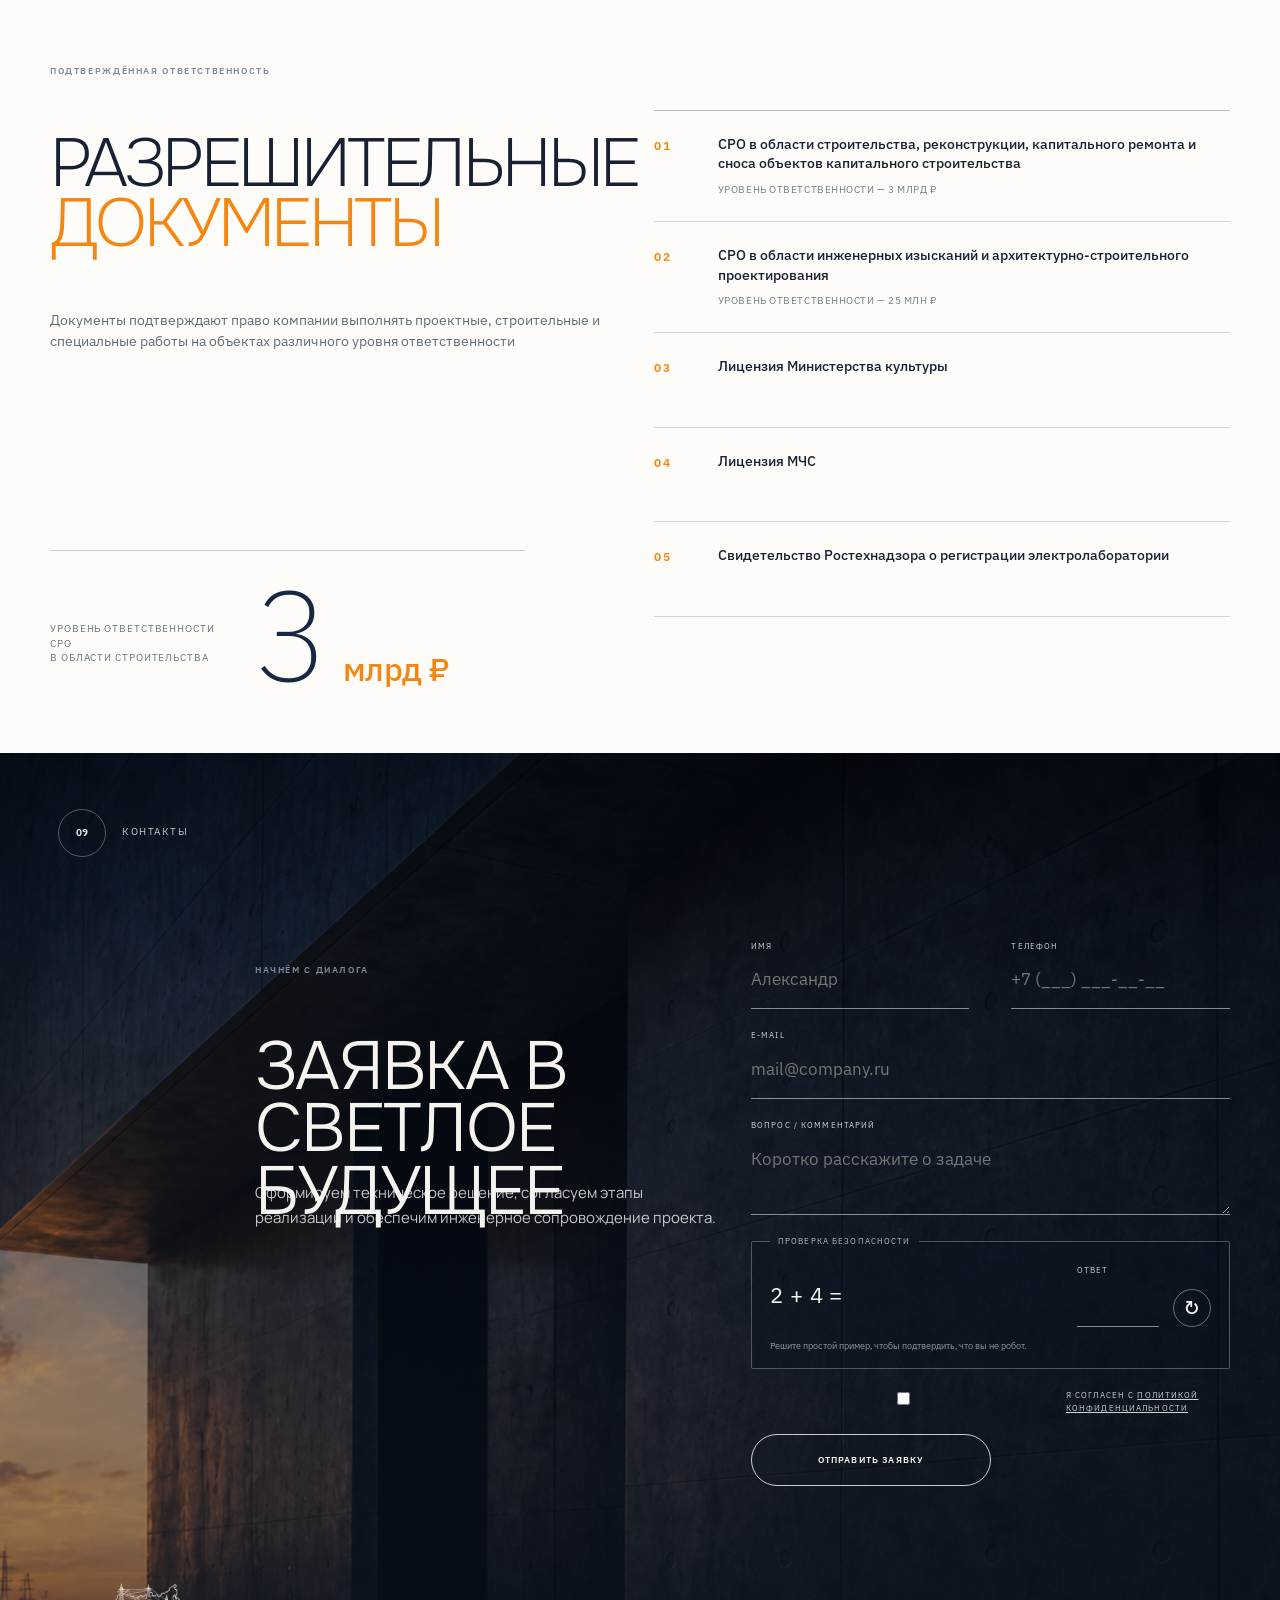
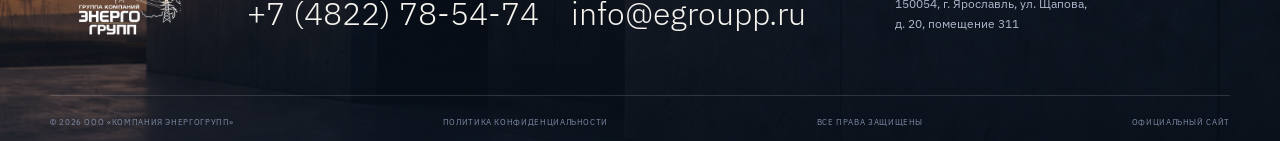
==== commit 934c4dc6: "Обновление сайта" ====
--- a/index.html
+++ b/index.html
@@ -28,8 +28,8 @@
         <link href="css/theme.css" rel="stylesheet" type="text/css"> 
         <link href="https://fonts.googleapis.com/css2?family=IBM+Plex+Sans:wght@400;500;600&family=Manrope:wght@300;400;500;600;700&family=Montserrat:wght@100;200;400;500;600&family=Onest:wght@300;400;500;600;700&display=swap" rel="stylesheet">
         <link rel="stylesheet" href="styles.css?v=75">
-        <link rel="stylesheet" href="responsive.css?v=69">
-        <script src="script.js?v=68" defer></script>
+        <link rel="stylesheet" href="responsive.css?v=70">
+        <script src="script.js?v=69" defer></script>
     </head>     
     <body> 
         <a class="skip-link" href="#main">К содержанию</a> 
--- a/responsive.css
+++ b/responsive.css
@@ -2334,7 +2334,7 @@
 }
 
 /* 06 — единая композиция: заголовок и карта сверху, список по центру ниже. */
-@media (min-width: 768px) {
+@media (min-width: 768px) and (max-width: 1199px) {
     .geography {
         min-height: 0;
         padding: clamp(48px, 6vw, 78px) 0 clamp(64px, 8vw, 104px);
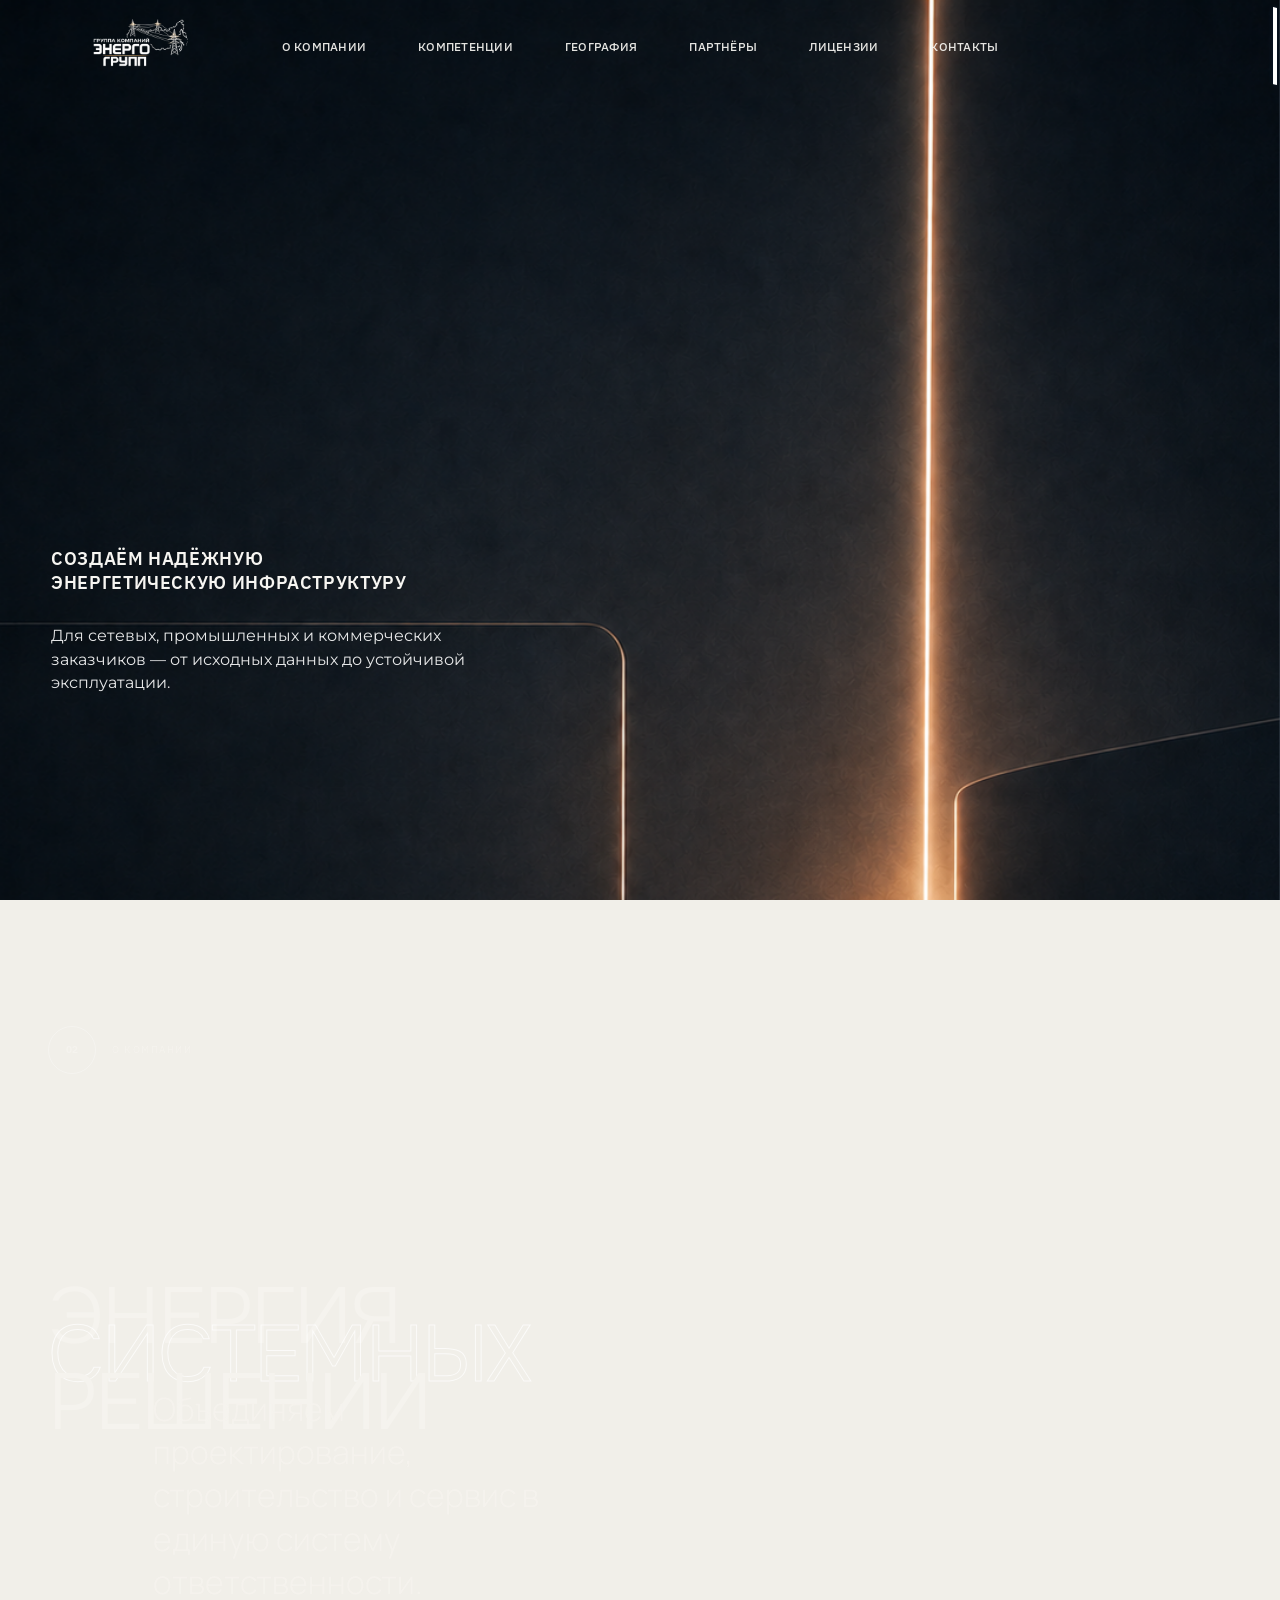
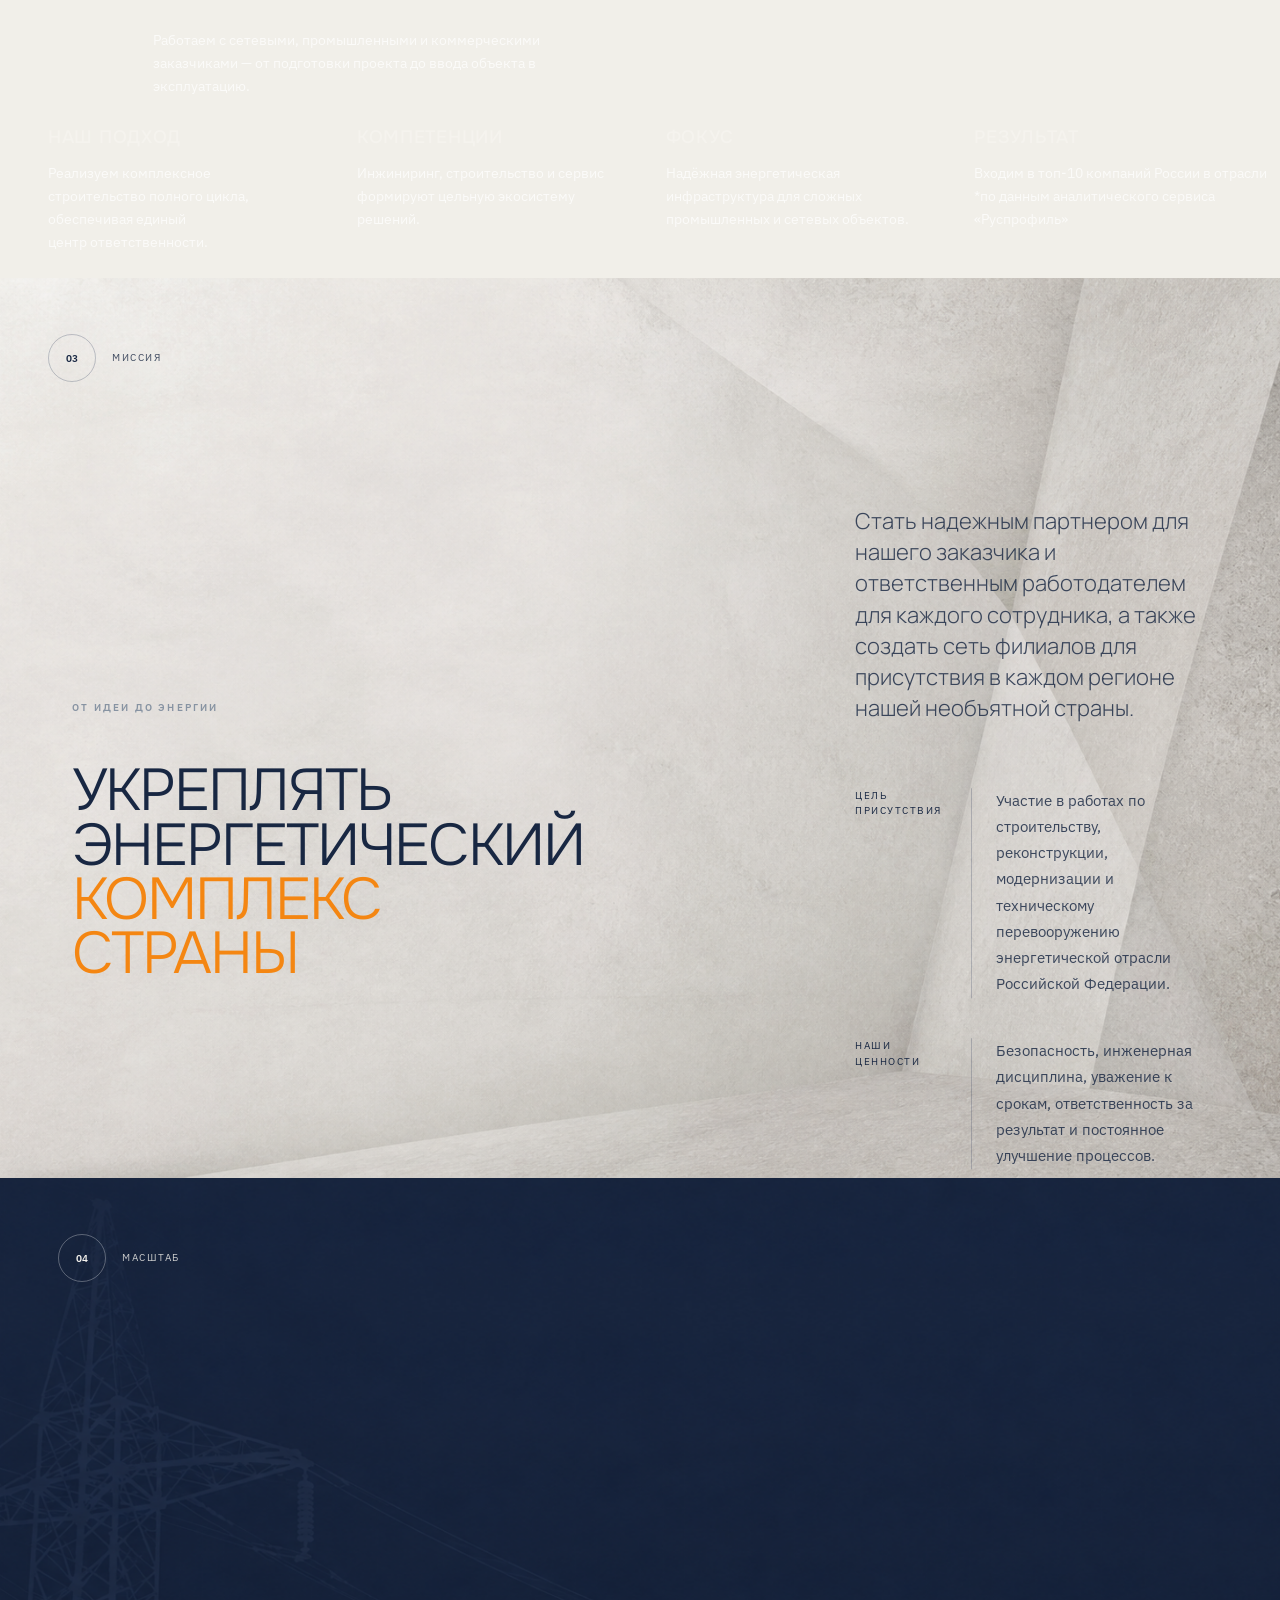
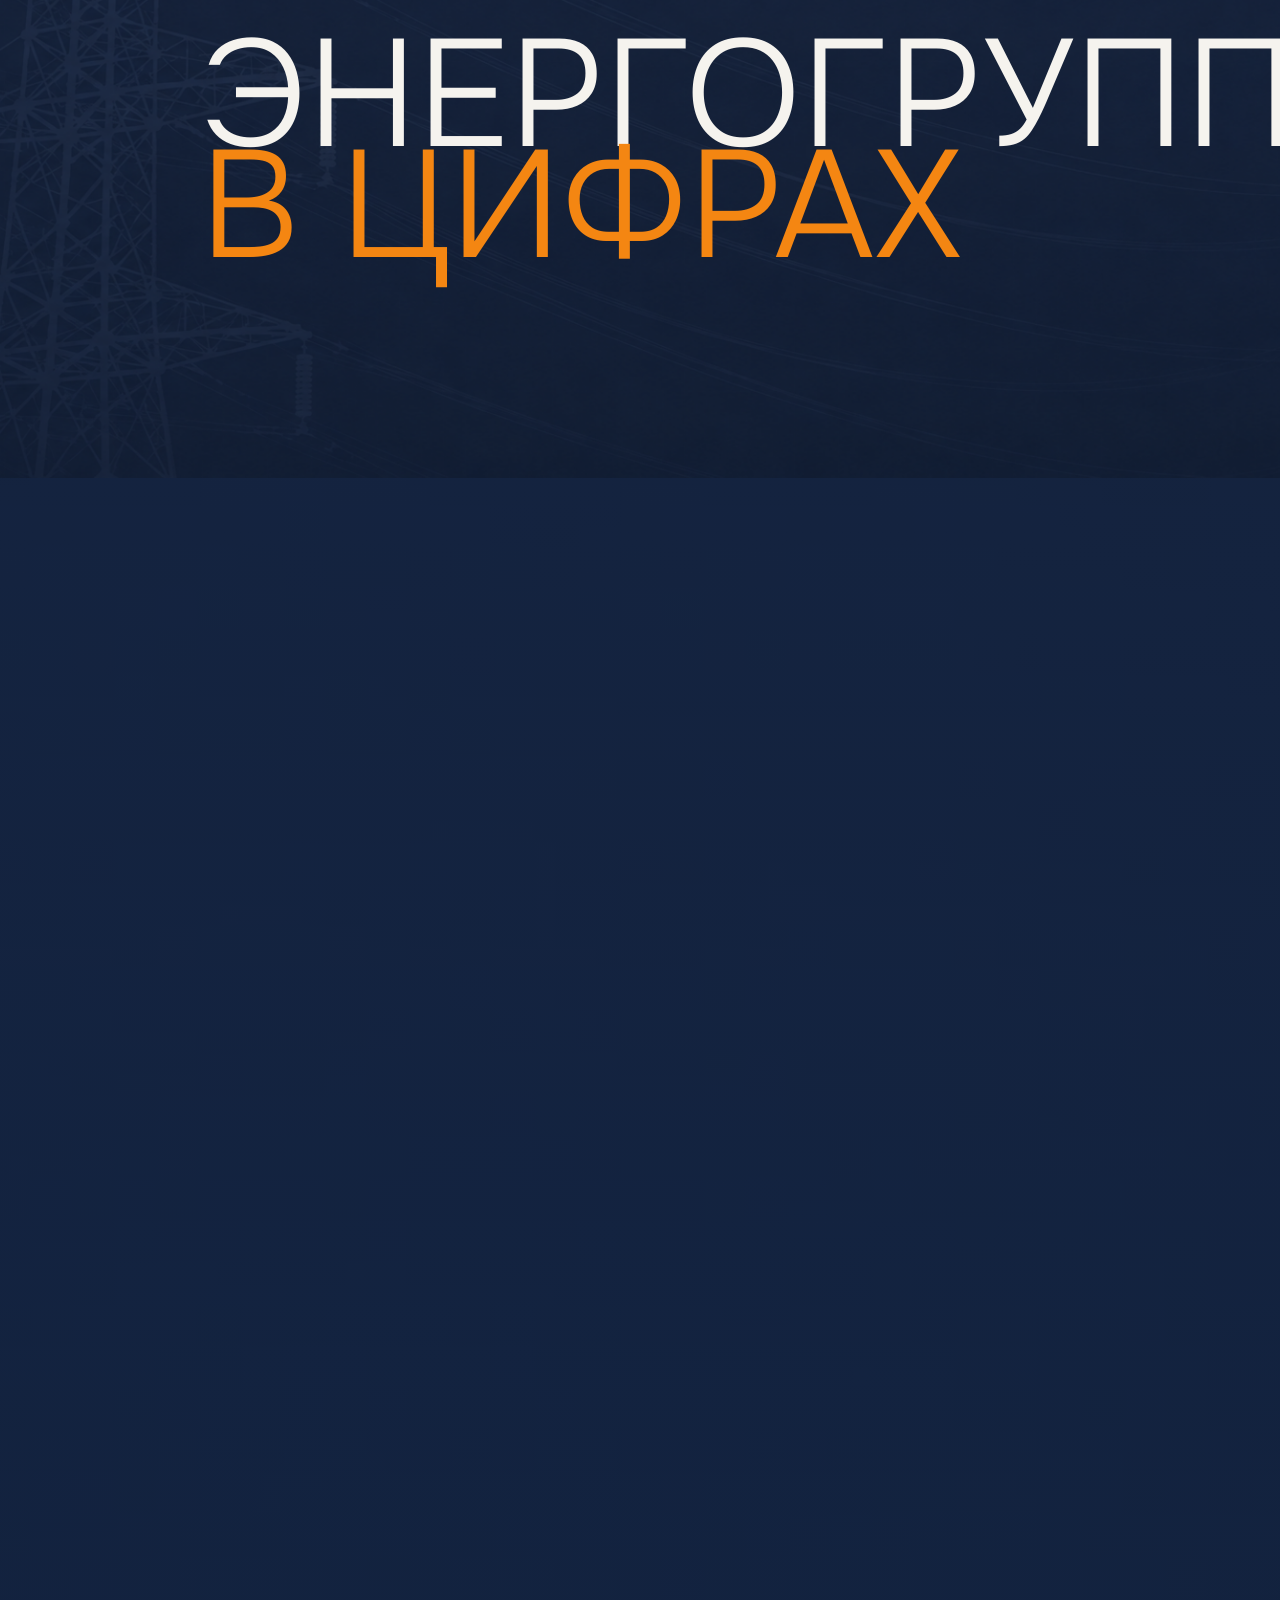
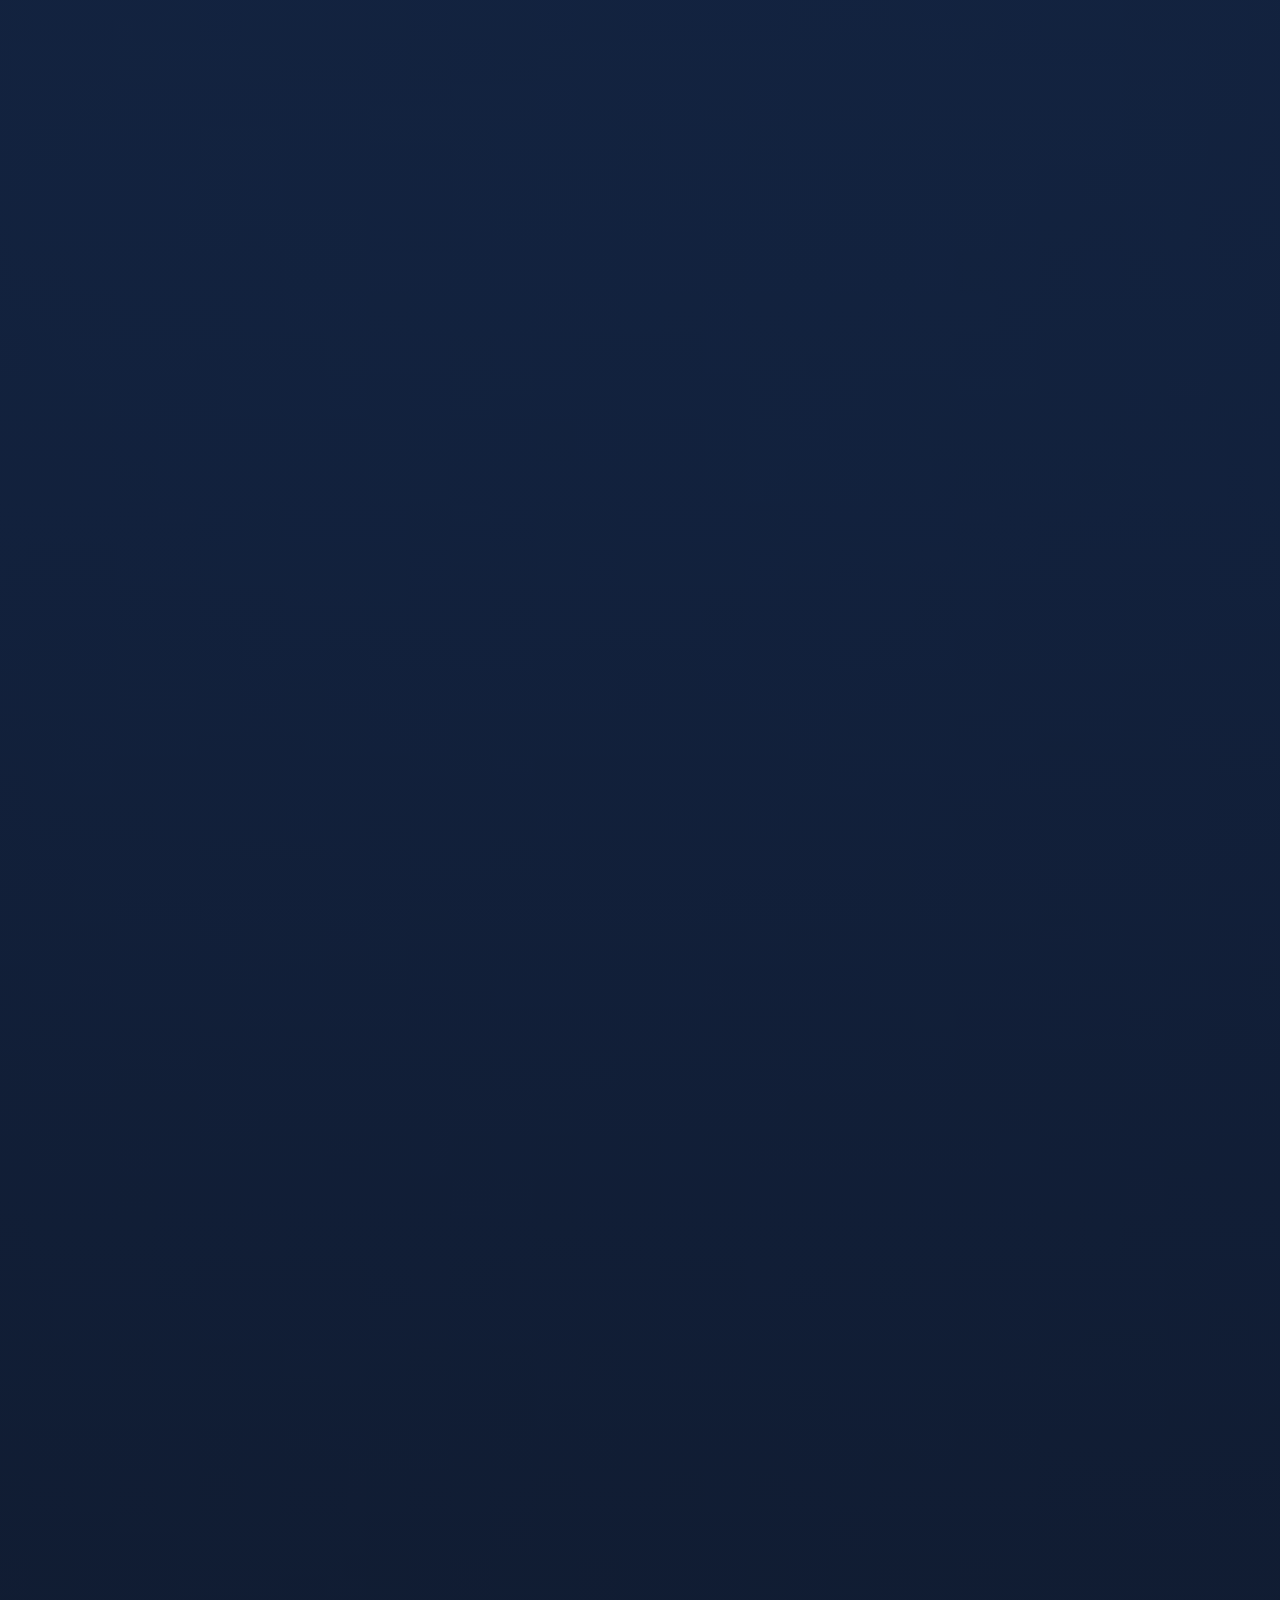
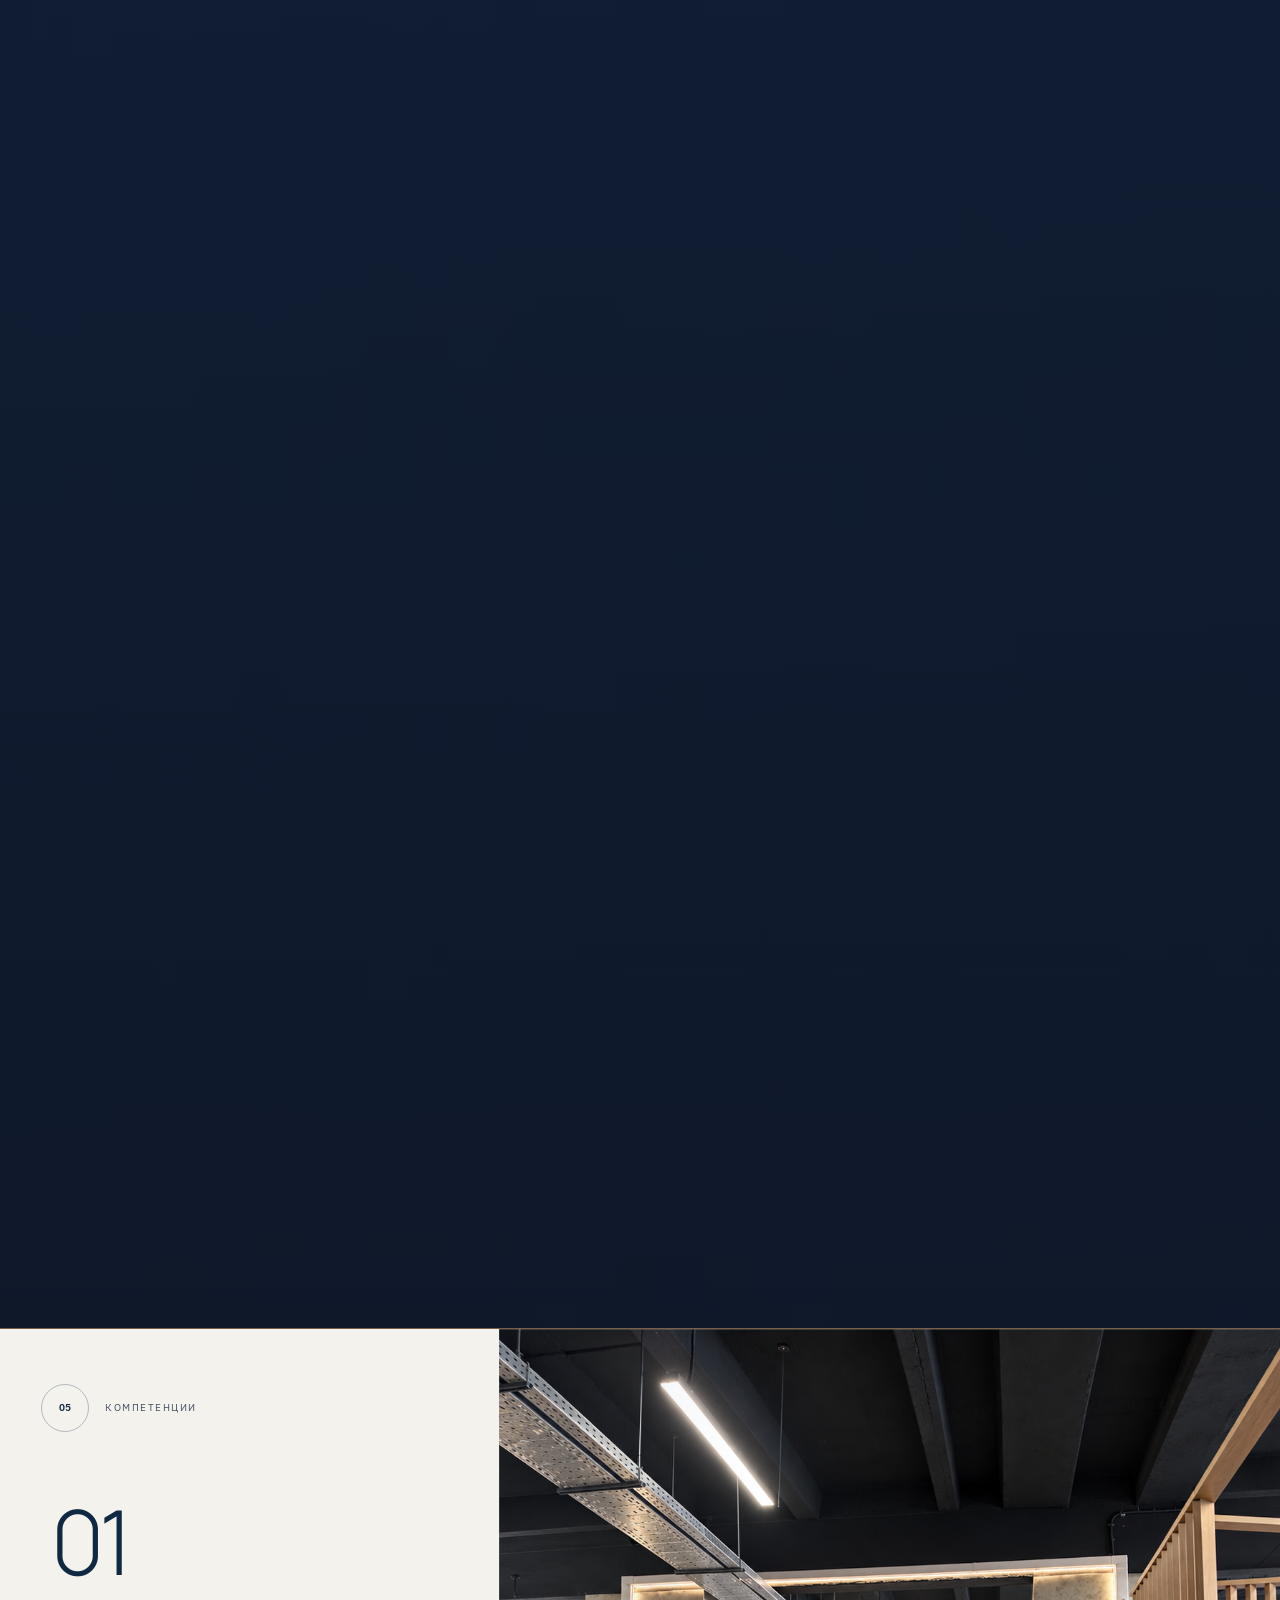
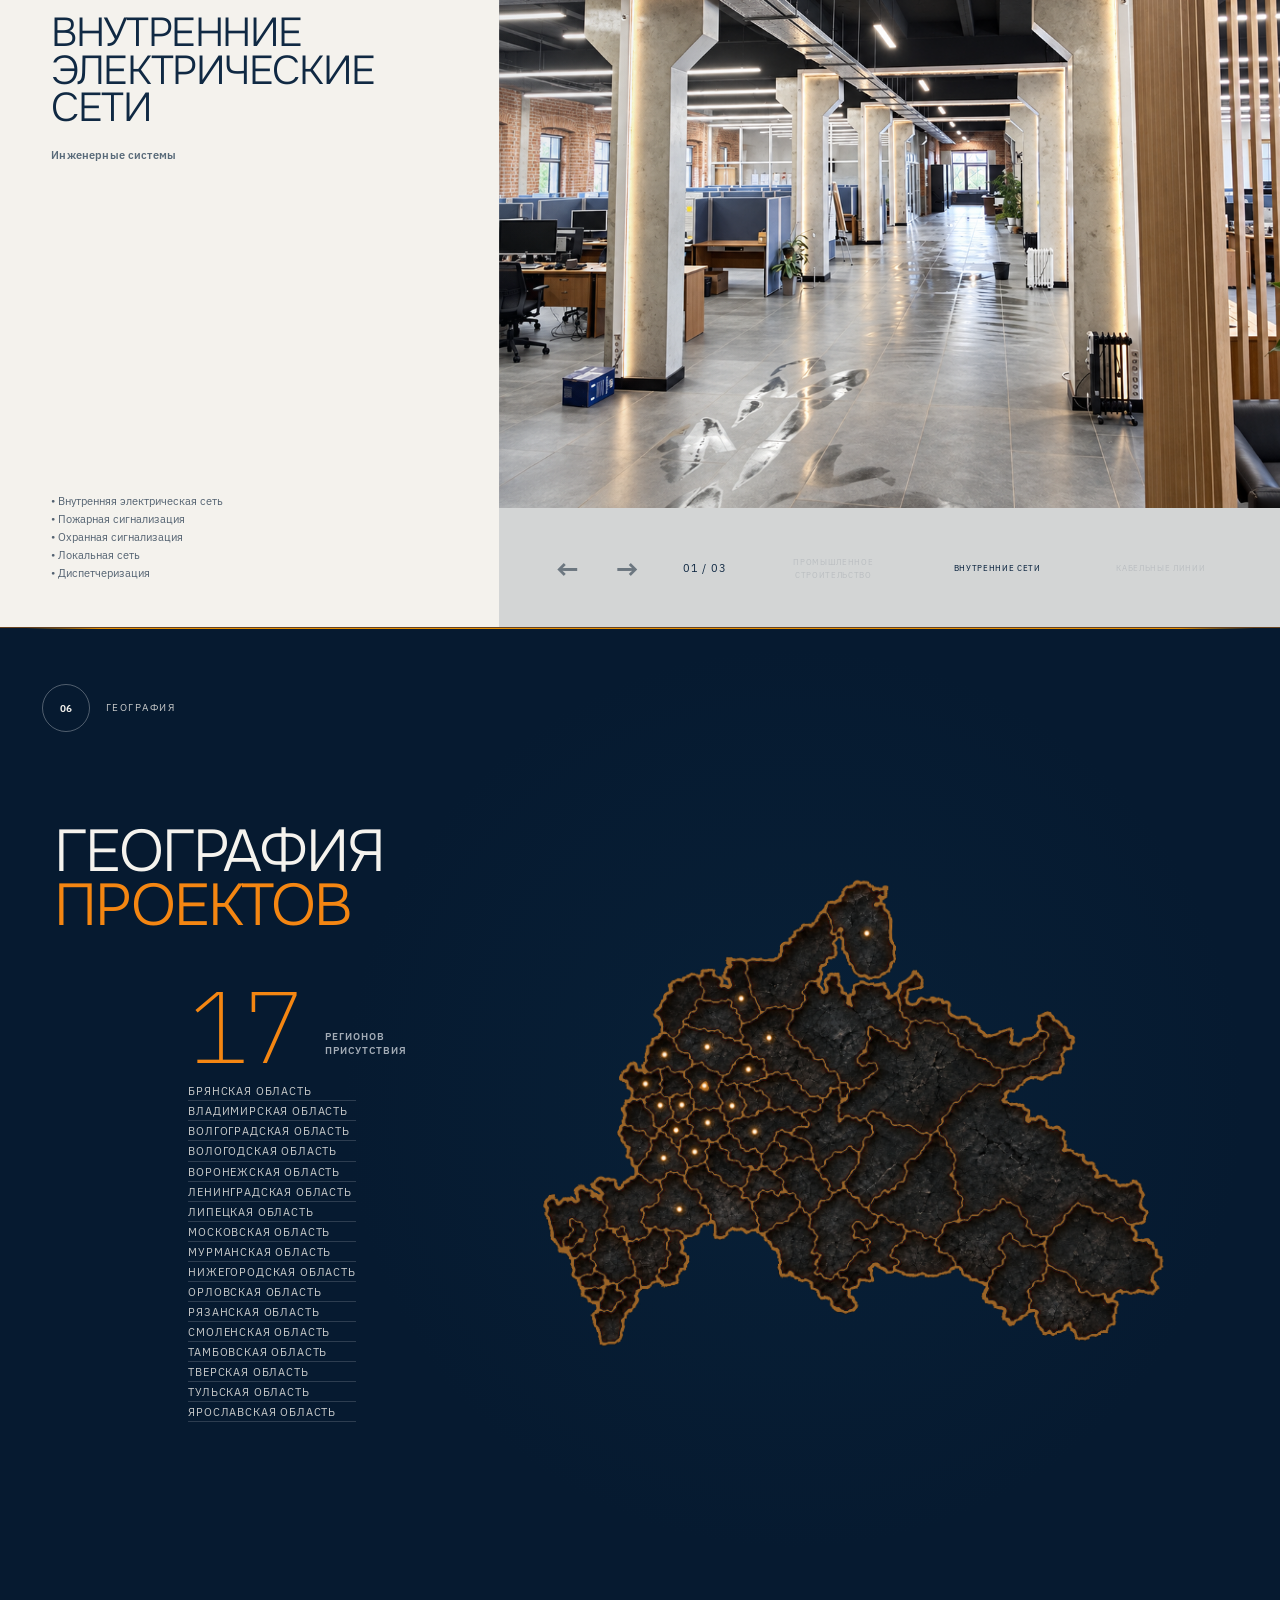
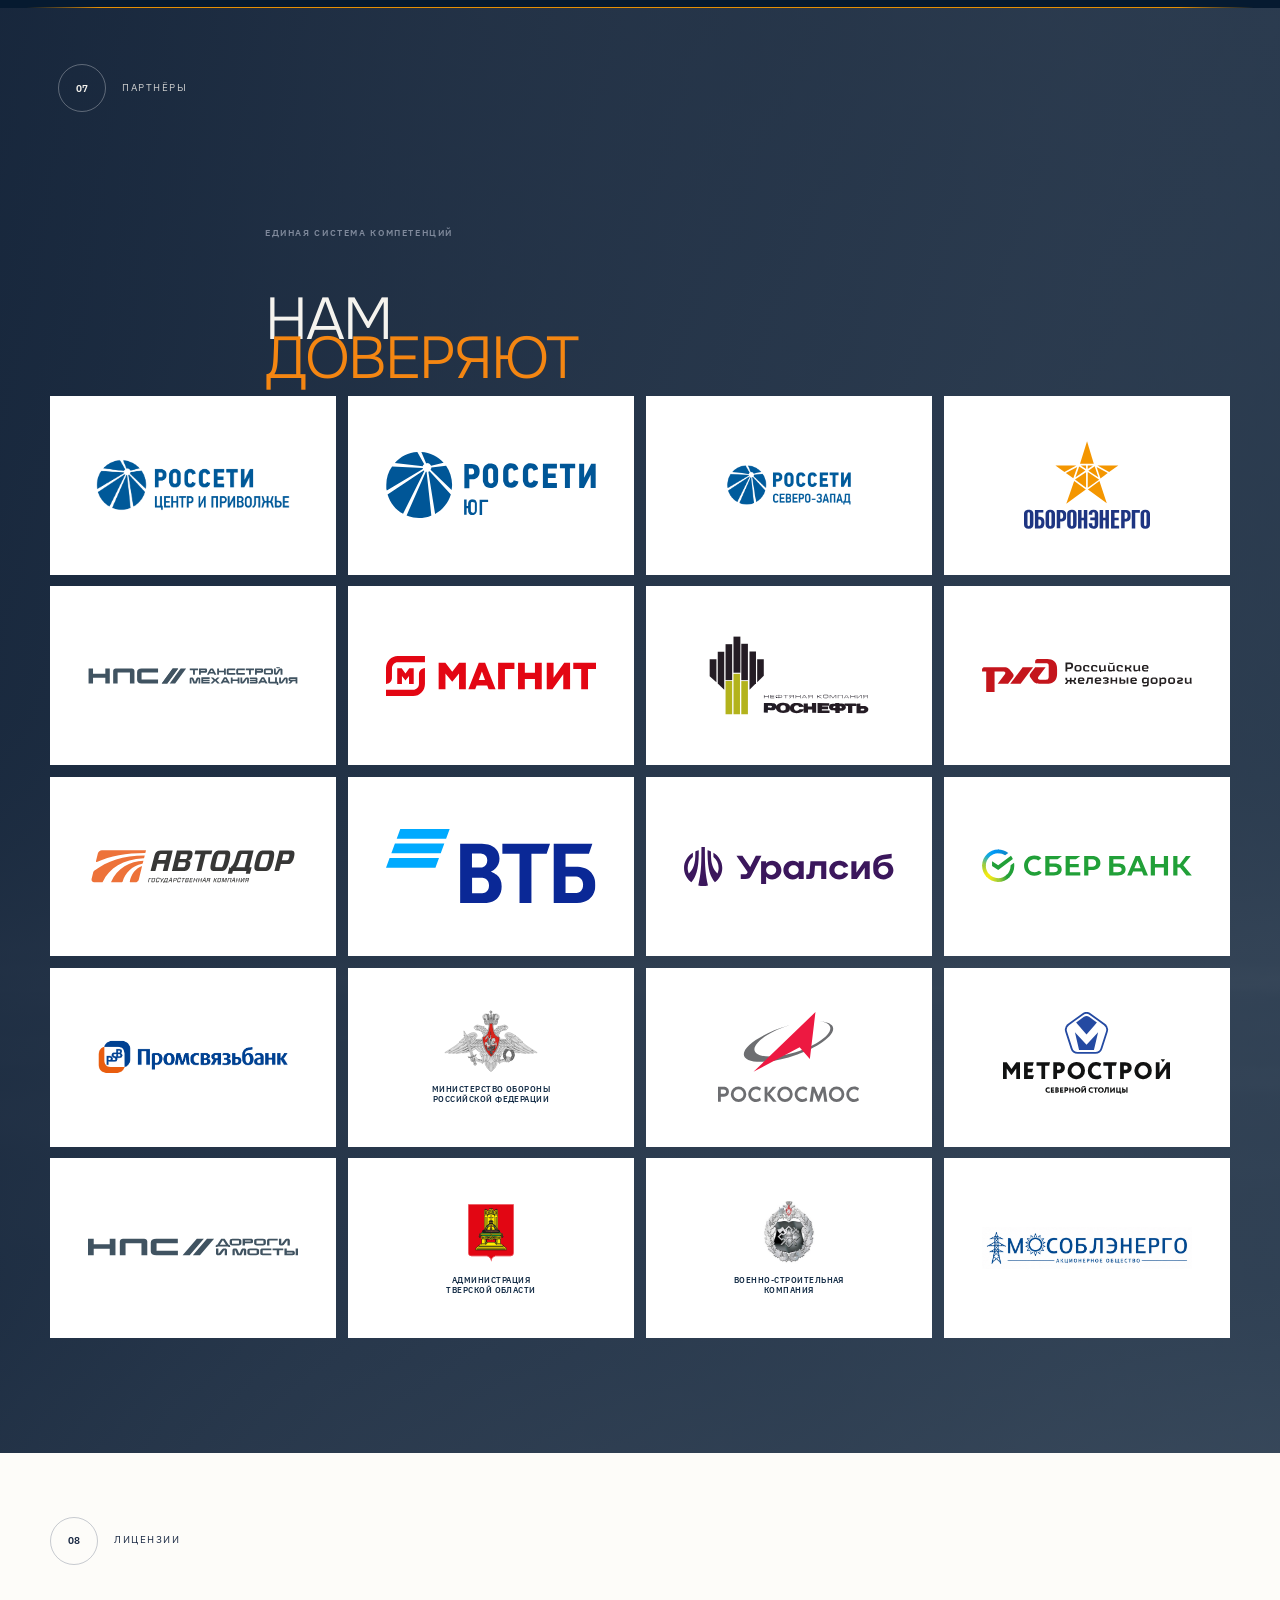
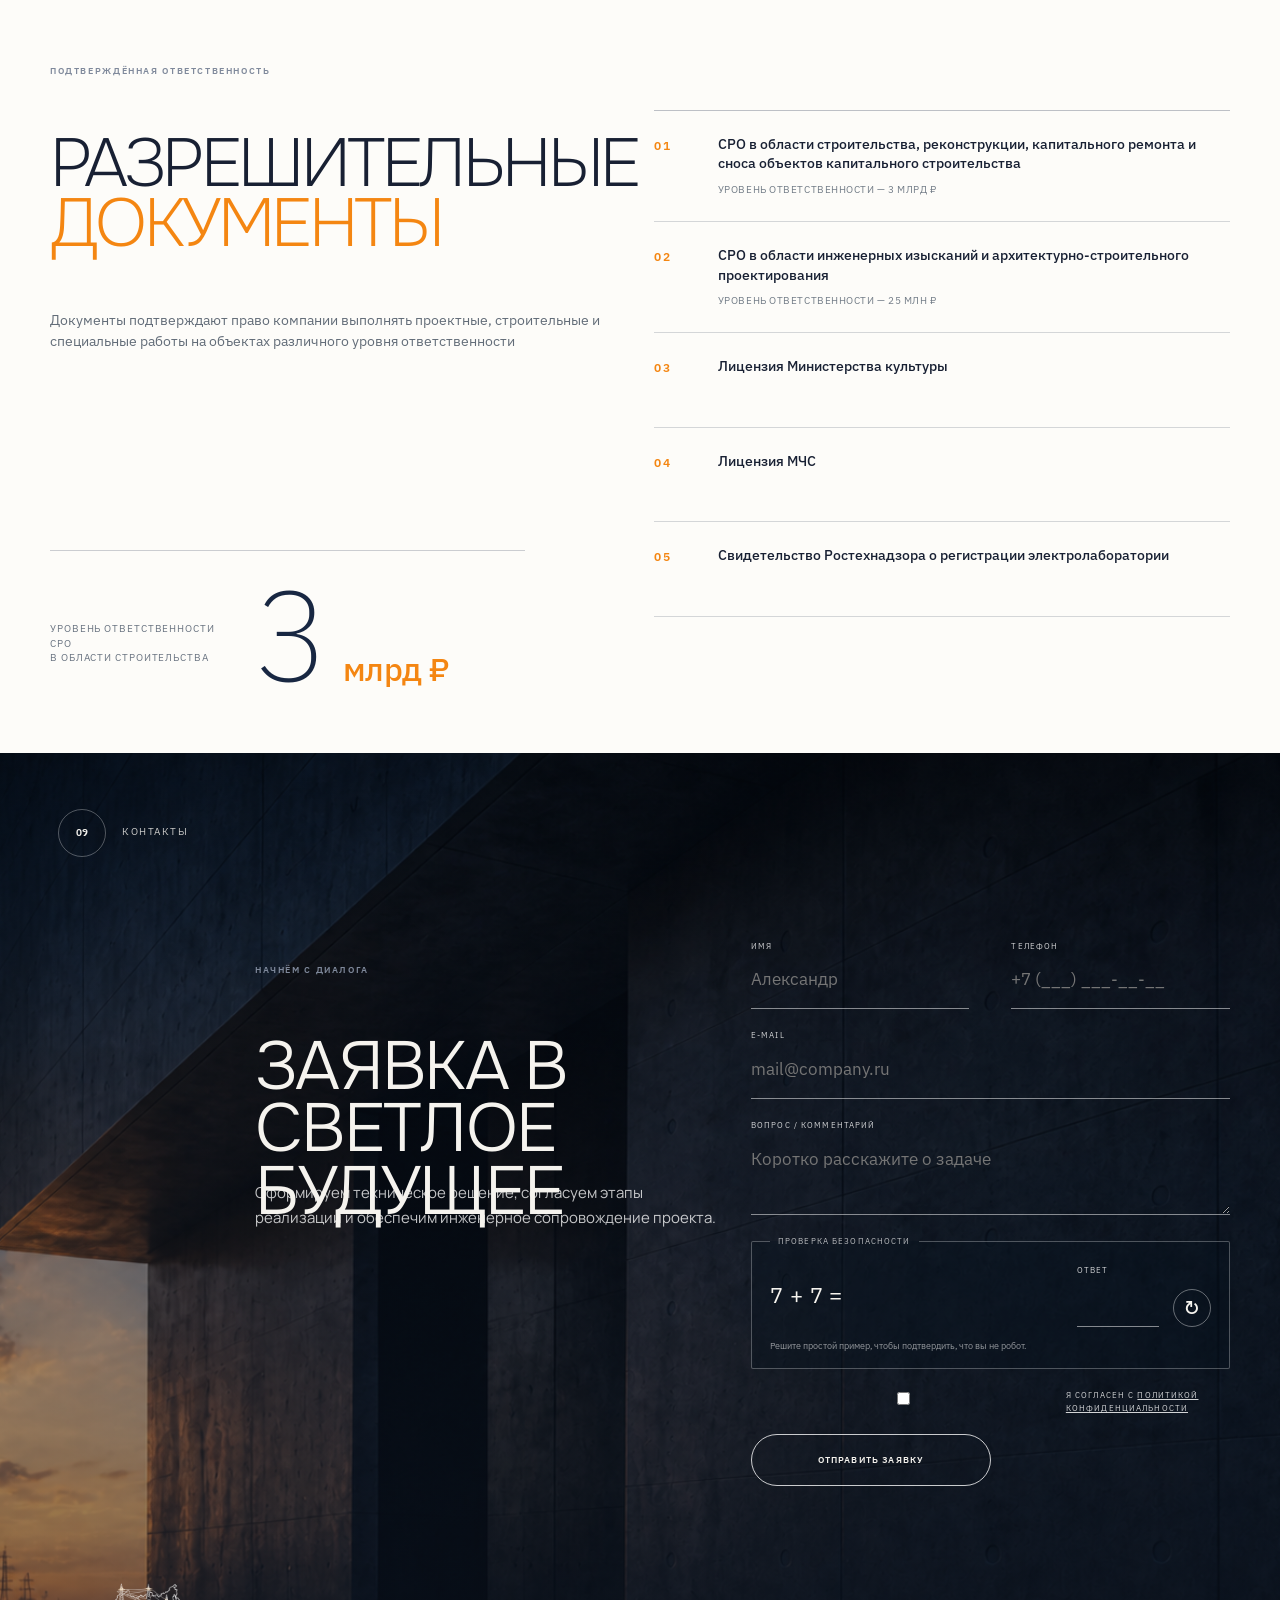
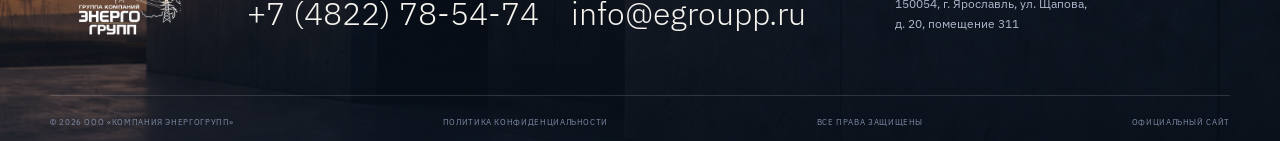
==== commit 1c3e9d52: "Обновление сайта" ====
--- a/index.html
+++ b/index.html
@@ -27,7 +27,7 @@
         <link rel="preconnect" href="https://fonts.gstatic.com" crossorigin> 
         <link href="css/theme.css" rel="stylesheet" type="text/css"> 
         <link href="https://fonts.googleapis.com/css2?family=IBM+Plex+Sans:wght@400;500;600&family=Manrope:wght@300;400;500;600;700&family=Montserrat:wght@100;200;400;500;600&family=Onest:wght@300;400;500;600;700&display=swap" rel="stylesheet">
-        <link rel="stylesheet" href="styles.css?v=75">
+        <link rel="stylesheet" href="styles.css?v=76">
         <link rel="stylesheet" href="responsive.css?v=70">
         <script src="script.js?v=69" defer></script>
     </head>     
--- a/styles.css
+++ b/styles.css
@@ -3470,6 +3470,11 @@
 .contact-details > a:not(.brand-footer):not(.to-top) {
     font-size: clamp(18px, 2rem, 34px);
     font-weight: 300;
+}
+
+.contact-details > a[href^="tel:"] {
+    font-size: clamp(17px, calc(2rem - 1px), 33px);
+    white-space: nowrap;
 }
 
 .contact-details p {
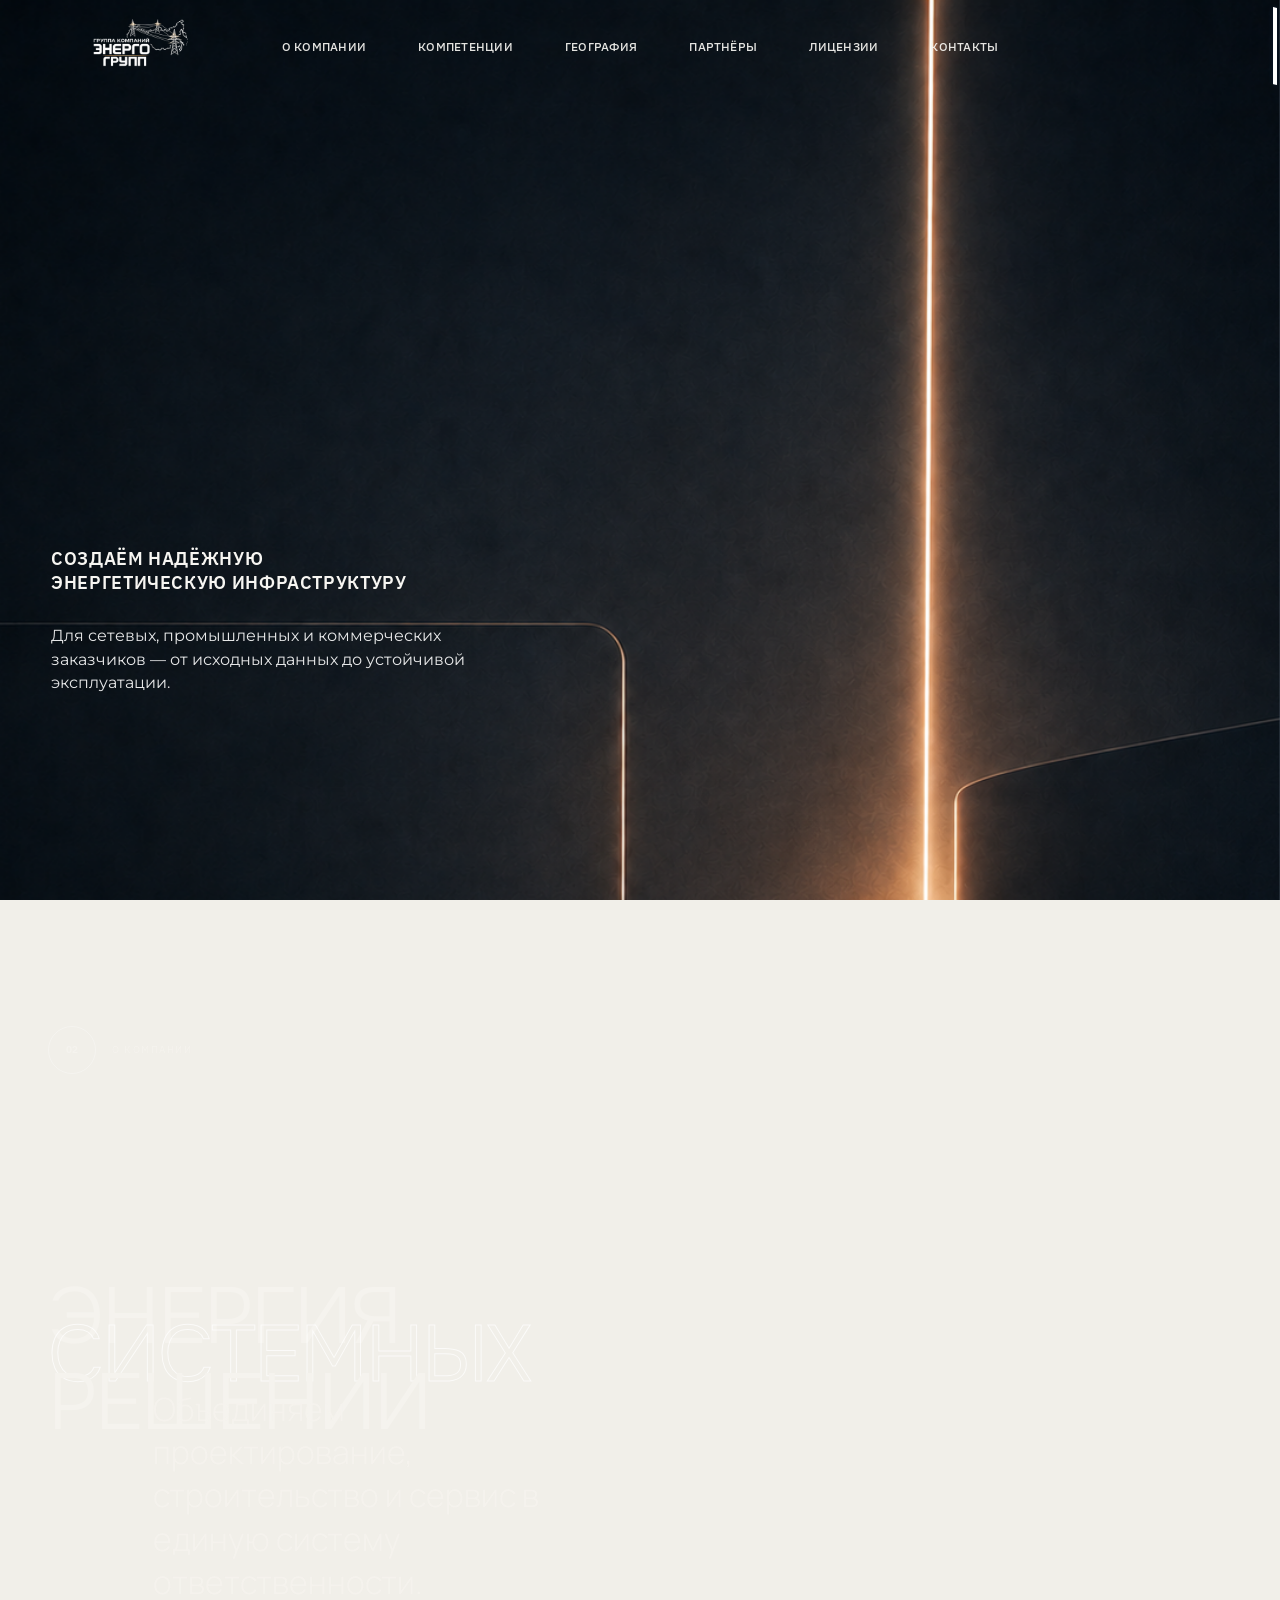
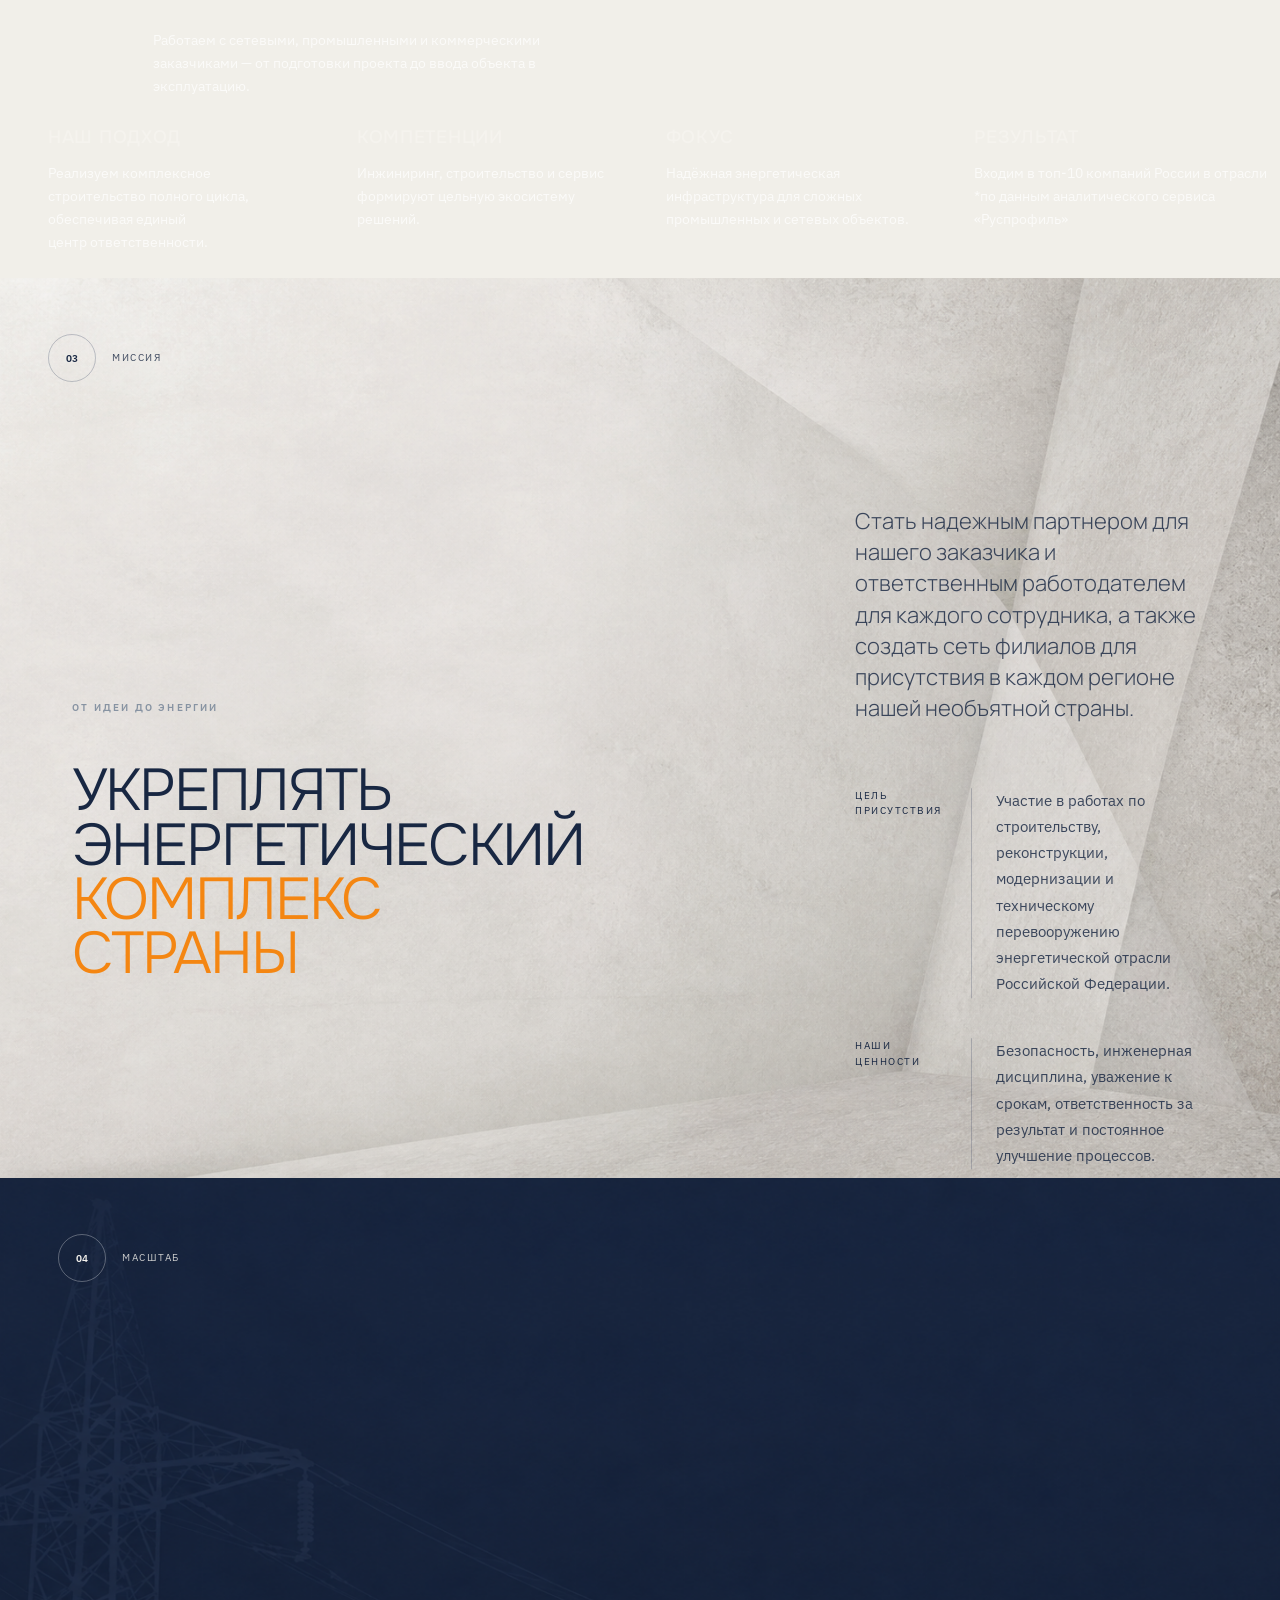
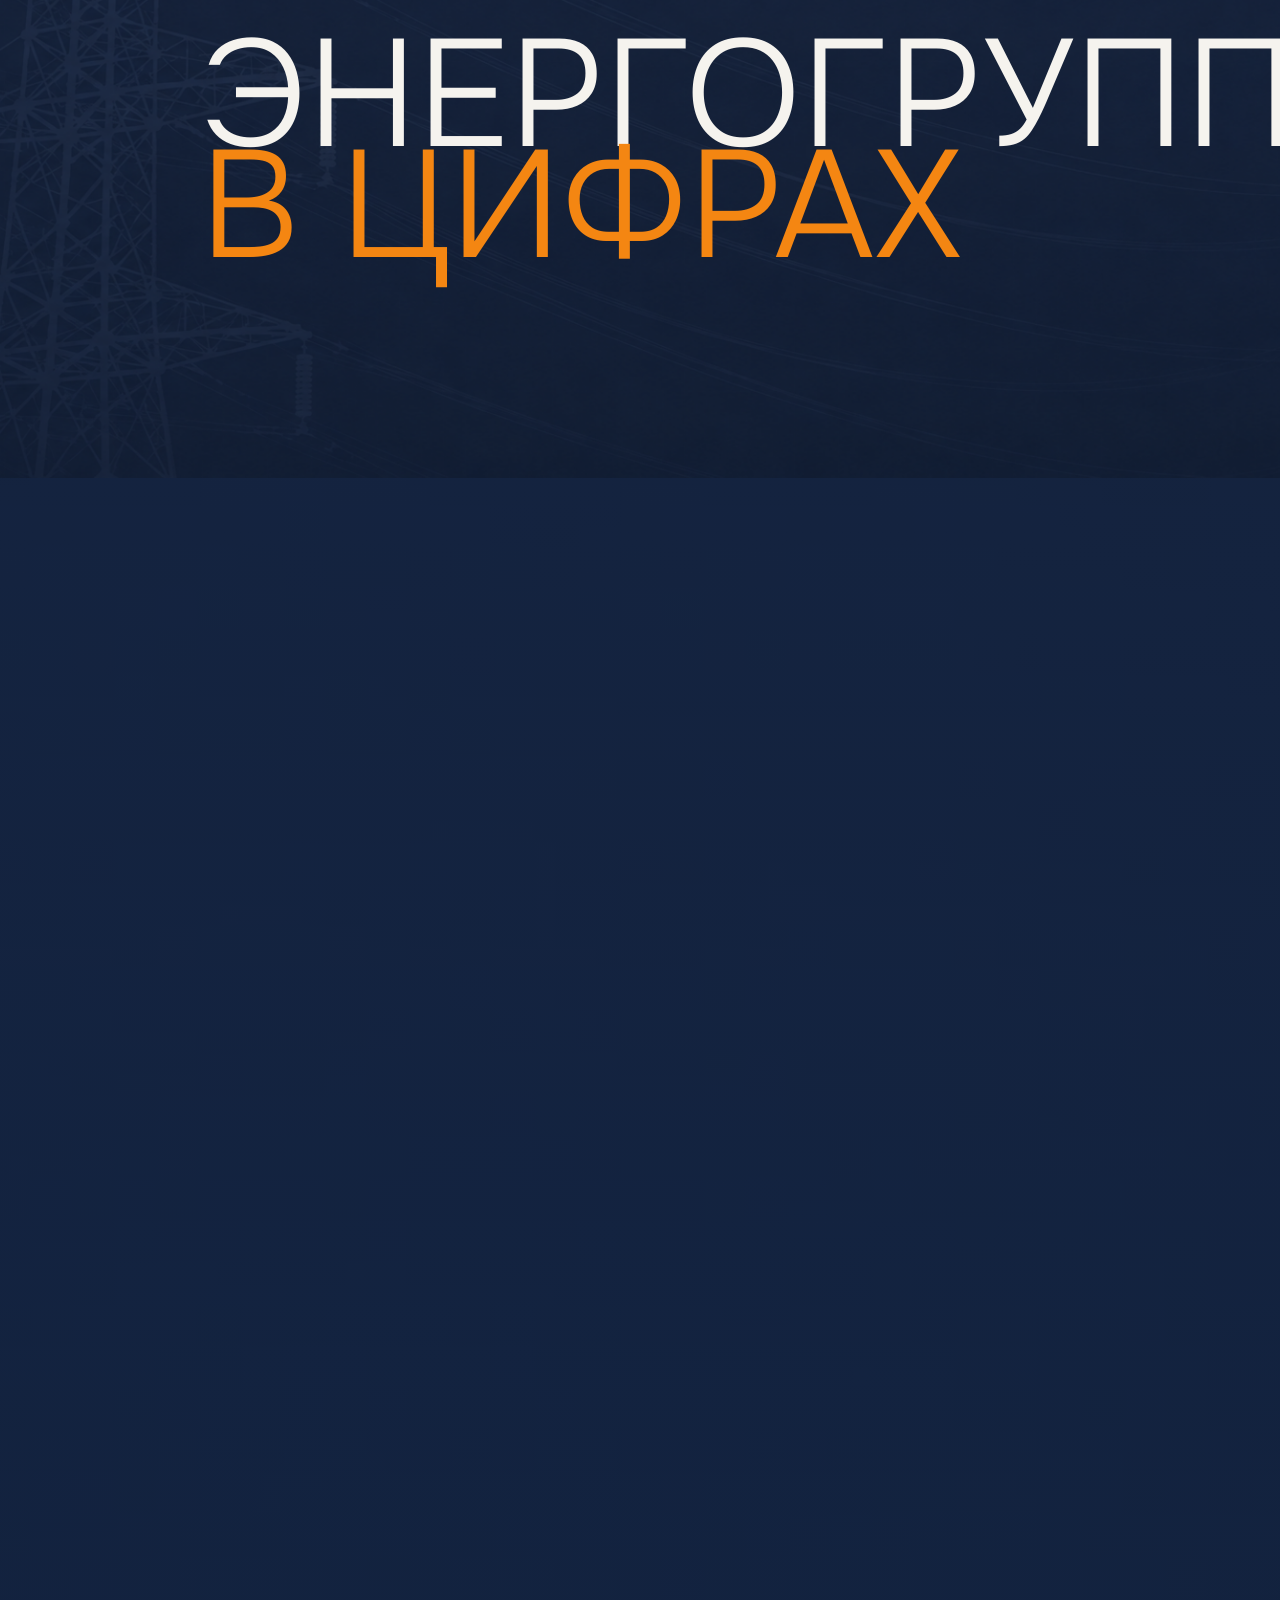
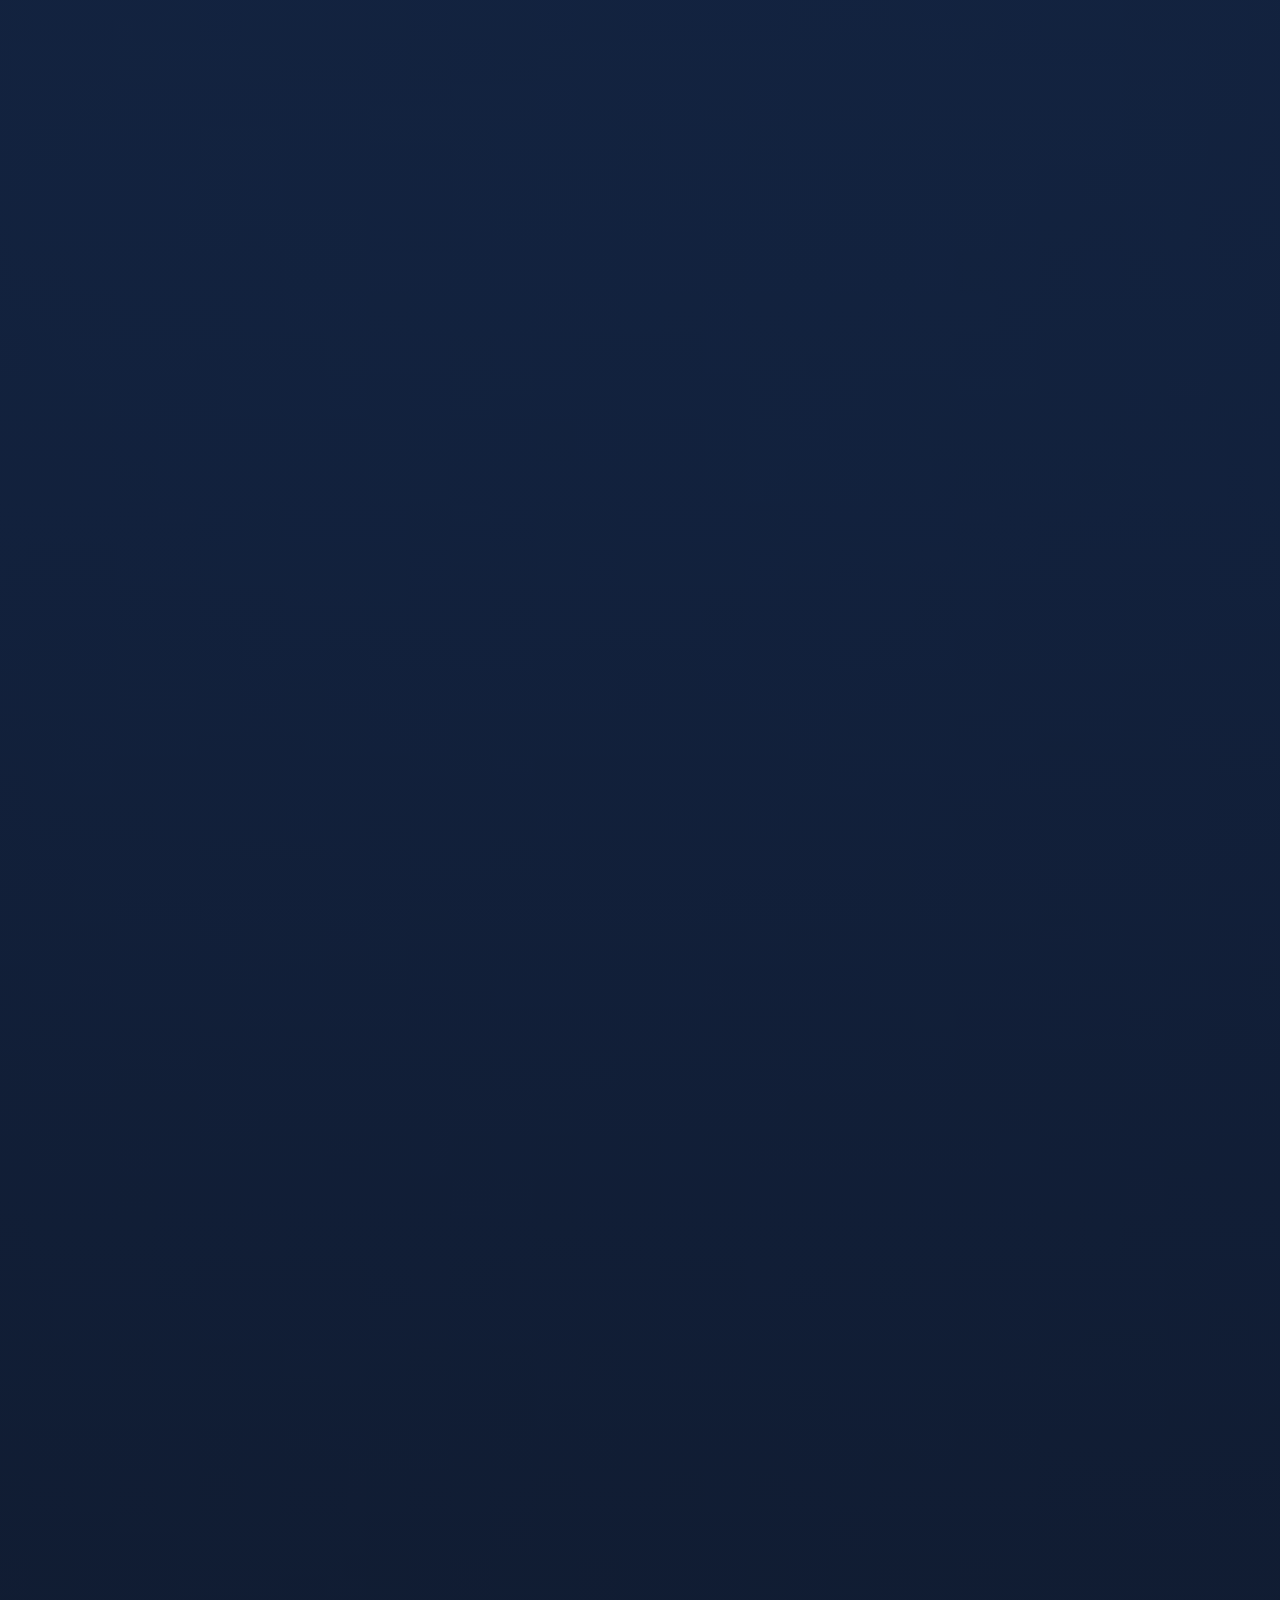
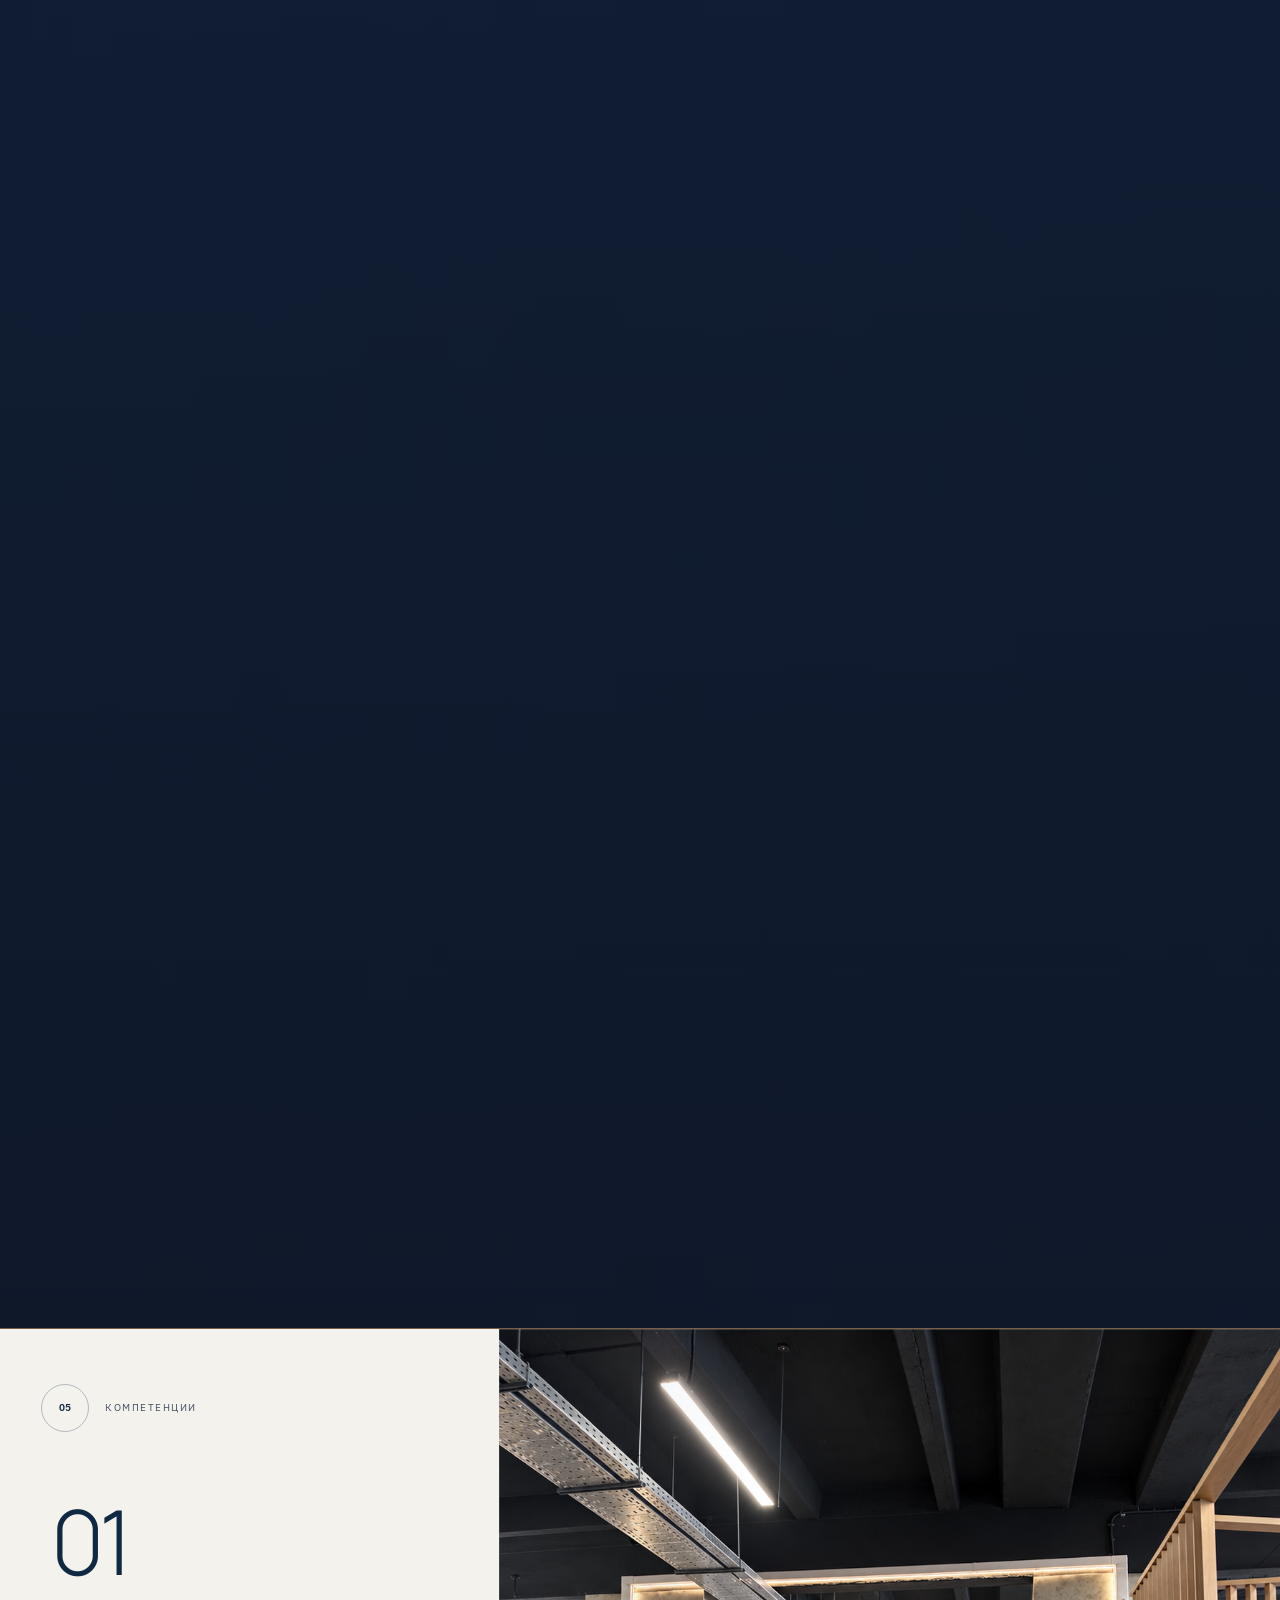
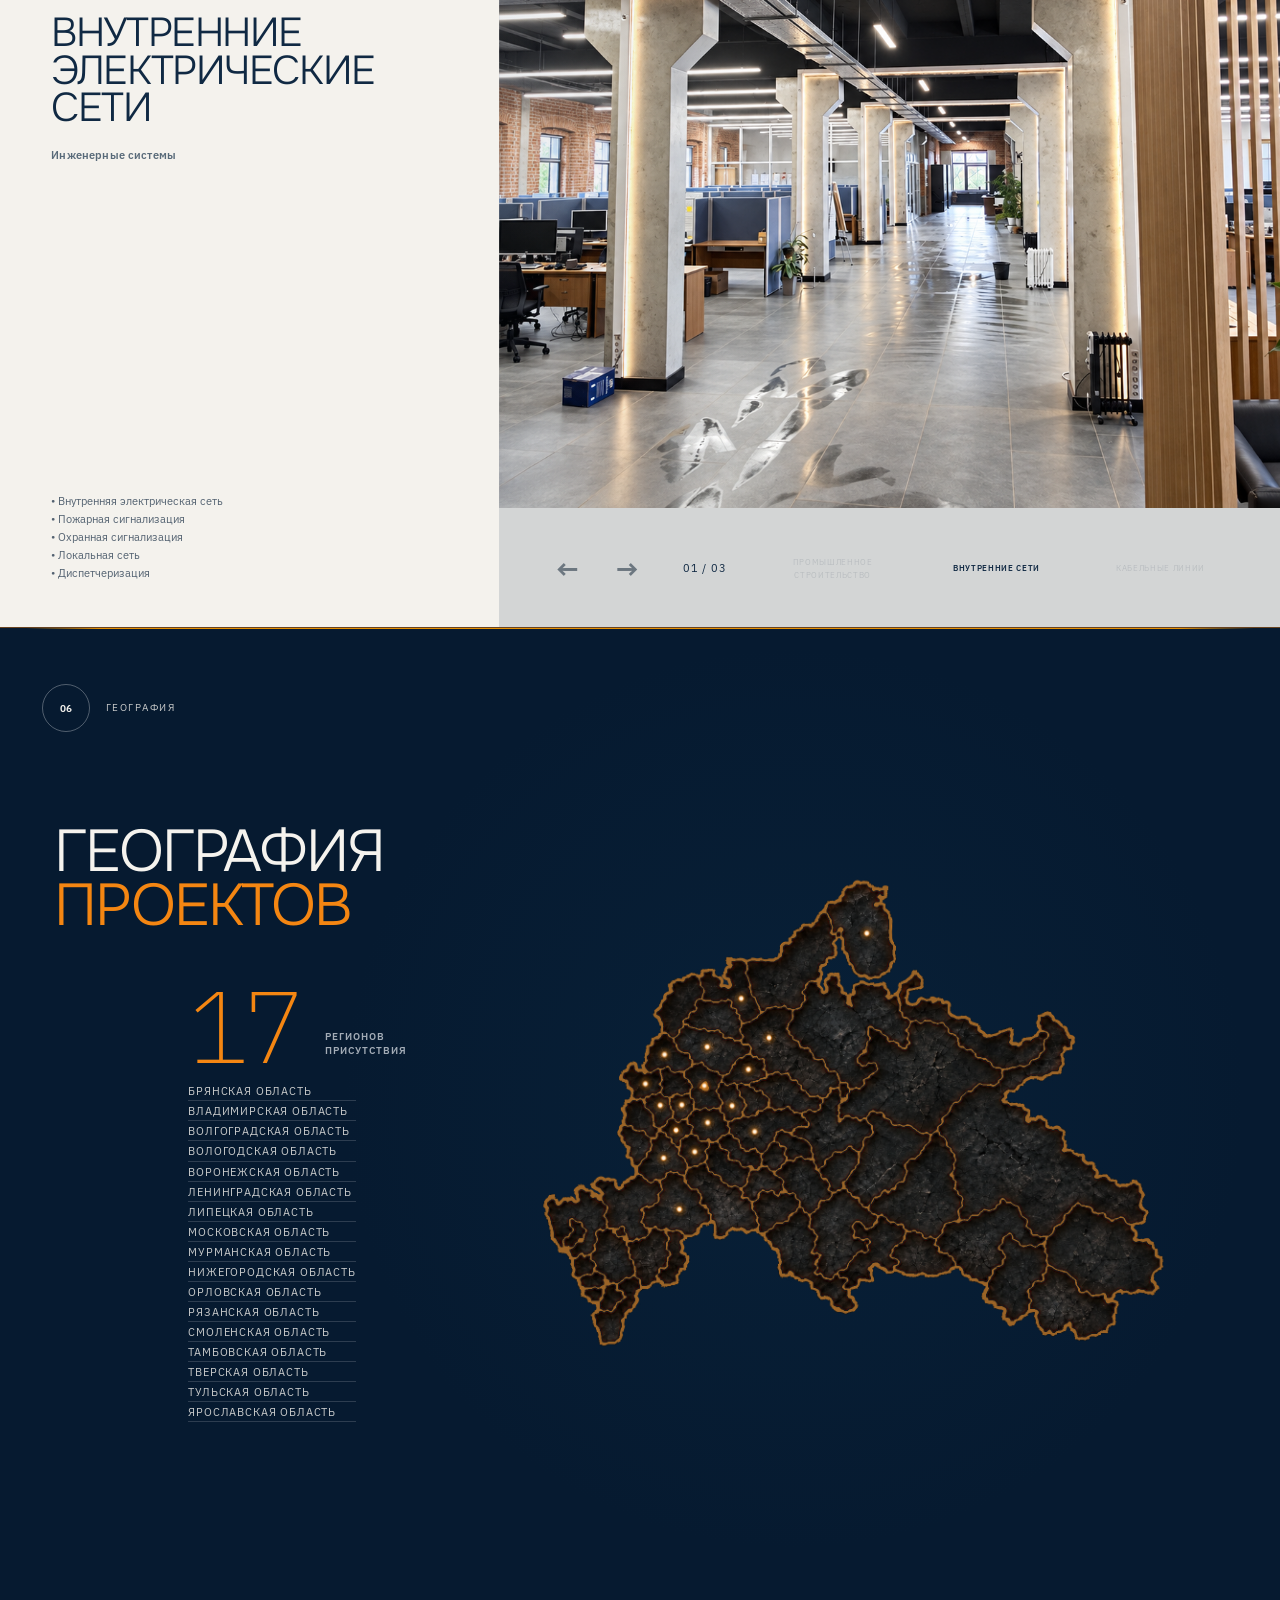
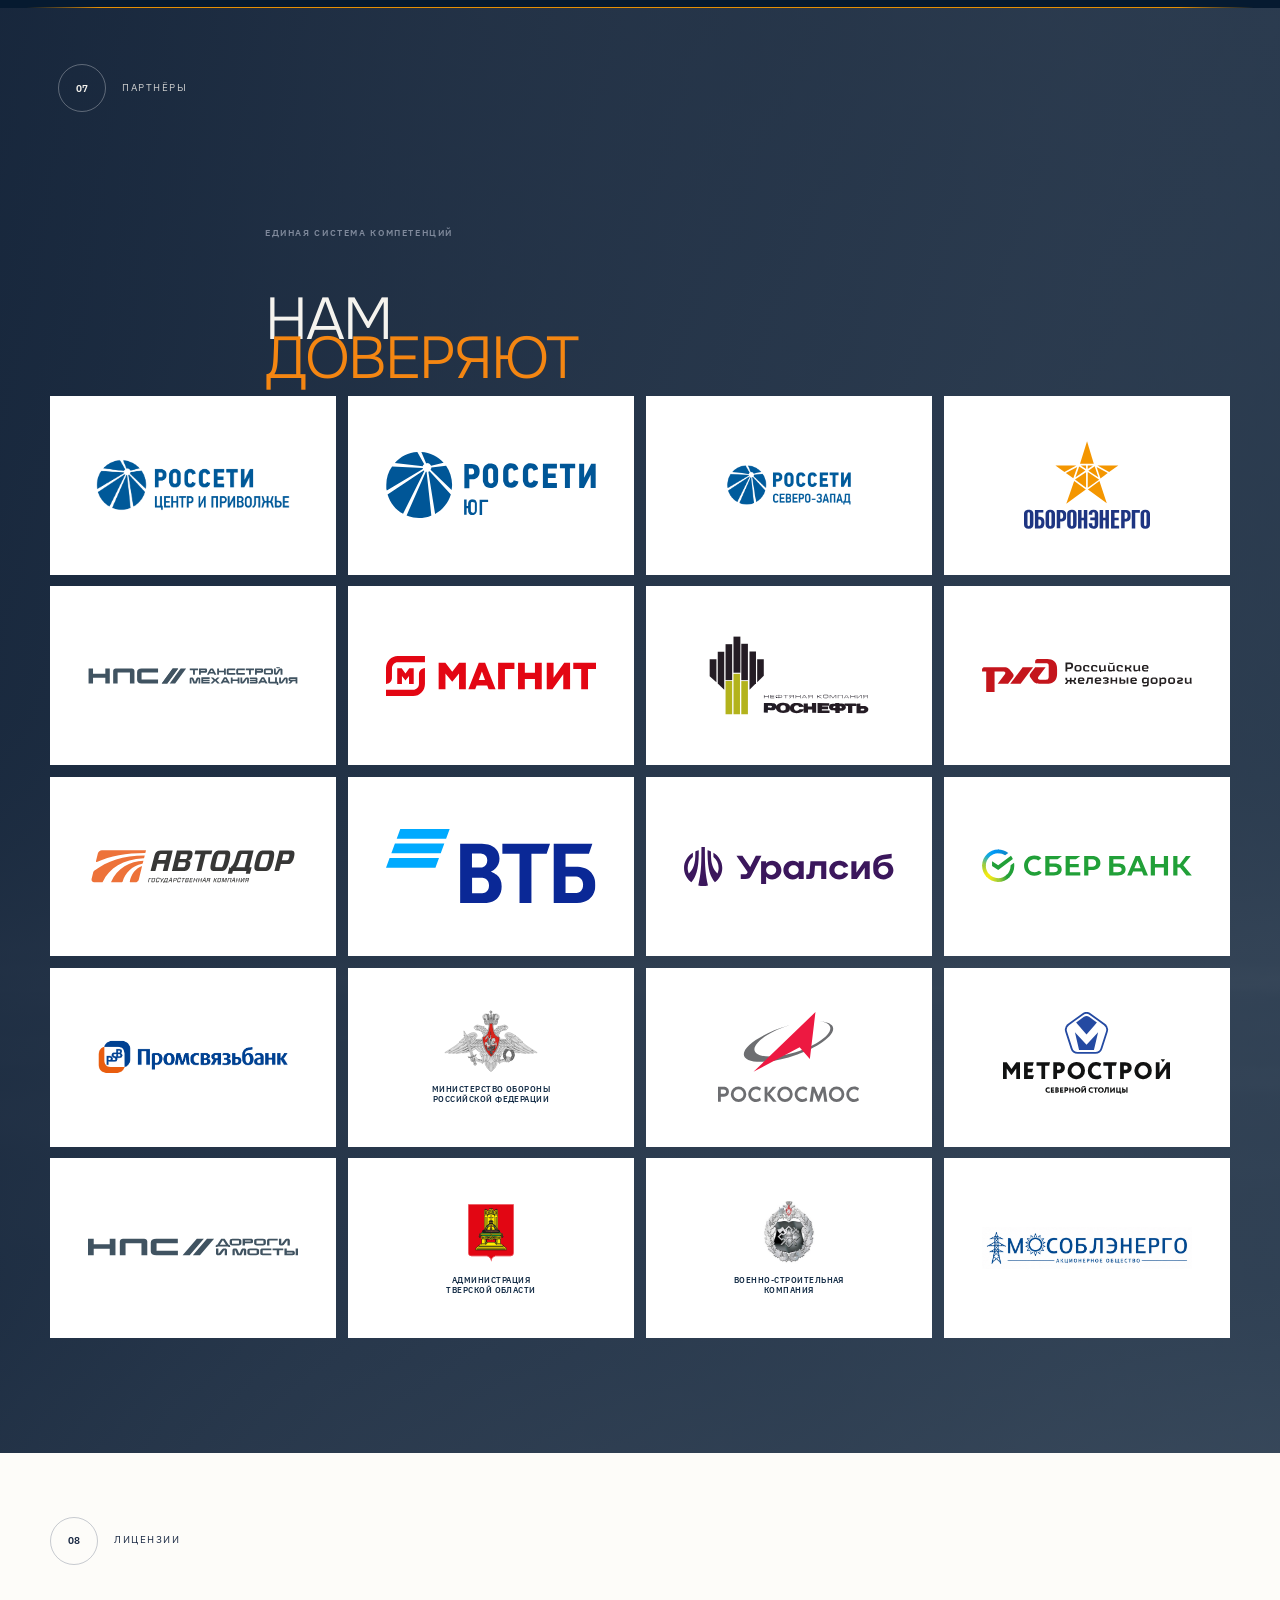
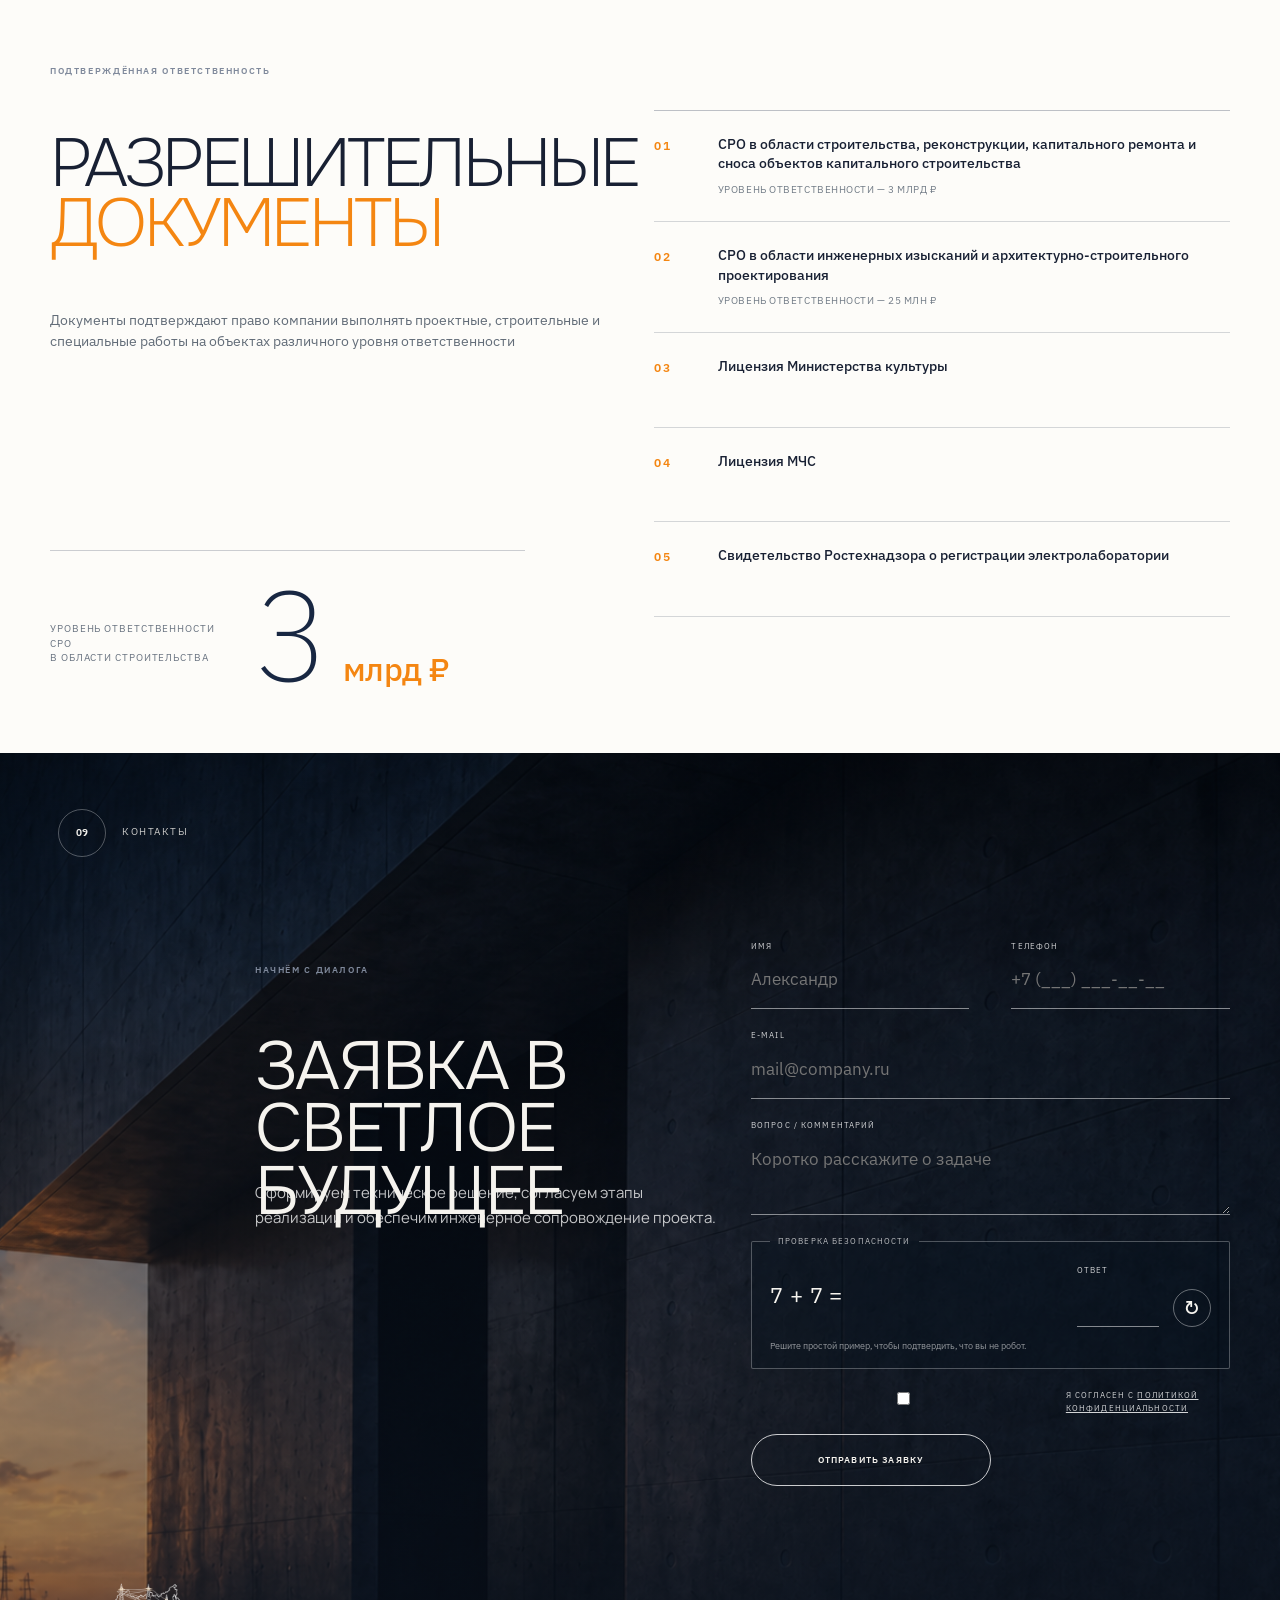
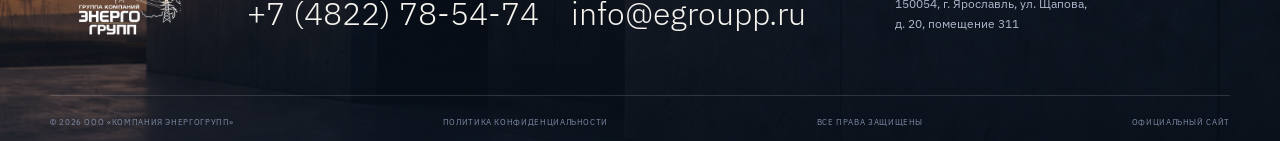
==== commit 8e56fea5: "Обновление сайта" ====
--- a/index.html
+++ b/index.html
@@ -27,9 +27,9 @@
         <link rel="preconnect" href="https://fonts.gstatic.com" crossorigin> 
         <link href="css/theme.css" rel="stylesheet" type="text/css"> 
         <link href="https://fonts.googleapis.com/css2?family=IBM+Plex+Sans:wght@400;500;600&family=Manrope:wght@300;400;500;600;700&family=Montserrat:wght@100;200;400;500;600&family=Onest:wght@300;400;500;600;700&display=swap" rel="stylesheet">
-        <link rel="stylesheet" href="styles.css?v=76">
-        <link rel="stylesheet" href="responsive.css?v=70">
-        <script src="script.js?v=69" defer></script>
+        <link rel="stylesheet" href="styles.css?v=80">
+        <link rel="stylesheet" href="responsive.css?v=71">
+        <script src="script.js?v=75" defer></script>
     </head>     
     <body> 
         <a class="skip-link" href="#main">К содержанию</a> 
@@ -262,10 +262,12 @@
                                 <button type="button" aria-label="Следующая фотография или компетенция" data-competency-next>→</button>
                             </div> 
                             <p class="competency-counter" aria-live="polite"><span data-competency-counter>01</span> / <span data-competency-counter-total>08</span></p>
-                            <div class="competency-tabs" aria-label="Соседние компетенции">
-                                <button type="button" aria-current="false" data-competency-label>Промышленное строительство</button>
-                                <button type="button" aria-current="true" data-competency-label>Внутренние сети</button>
-                                <button type="button" aria-current="false" data-competency-label>Кабельные линии</button>
+                            <div class="competency-tabs-viewport">
+                                <div class="competency-tabs" aria-label="Соседние компетенции">
+                                    <button type="button" aria-current="false" data-competency-label>Промышленное строительство</button>
+                                    <button type="button" aria-current="true" data-competency-label>Внутренние сети</button>
+                                    <button type="button" aria-current="false" data-competency-label>Кабельные линии</button>
+                                </div>
                             </div> 
                         </div> 
                     </div> 
--- a/styles.css
+++ b/styles.css
@@ -7010,11 +7010,28 @@
     white-space: nowrap;
 }
 
+.competency-tabs-viewport {
+    min-width: 0;
+    overflow: hidden;
+    cursor: grab;
+    touch-action: pan-y;
+    user-select: none;
+}
+
 .competency-tabs {
+    --competency-tabs-gap: clamp(18px, 2.2vw, 36px);
     display: grid;
-    grid-template-columns: repeat(3, minmax(0, 1fr));
-    gap: clamp(18px, 2.2vw, 36px);
+    grid-auto-columns: calc((100% - var(--competency-tabs-gap) - var(--competency-tabs-gap)) / 3);
+    grid-auto-flow: column;
+    gap: var(--competency-tabs-gap);
     min-width: 0;
+    transform: translate3d(var(--competency-tabs-x, 0px), 0, 0);
+    will-change: transform;
+}
+
+.competency-tabs-viewport.is-dragging,
+.competency-tabs-viewport.is-dragging button {
+    cursor: grabbing;
 }
 
 .competency-tabs button {
@@ -7027,8 +7044,9 @@
     letter-spacing: .08em;
     text-align: center;
     text-transform: uppercase;
+    touch-action: pan-y;
     opacity: .45;
-    transition: color 230ms ease, opacity 230ms ease;
+    transition: none;
 }
 
 .competency-tabs > span {
@@ -7053,14 +7071,22 @@
     opacity: 1;
 }
 
-.competency-tabs button[aria-current="true"] {
+.competency-tabs button[aria-current="true"],
+.competency-tabs button.is-centered {
     color: #102943;
-    font-weight: 450;
+    font-weight: 600;
     opacity: 1;
-}
-
-.competency-tabs button:not([aria-current="true"]):hover {
+    transition: color 180ms ease-out, opacity 180ms ease-out;
+}
+
+.competency-tabs button:not([aria-current="true"]):not(.is-centered):hover {
     opacity: .75;
+}
+
+.competency-tabs-viewport.is-dragging .competency-tabs button:not(.is-centered) {
+    color: #9aa1a8;
+    font-weight: 400;
+    opacity: .45;
 }
 
 .competency-arrows button:hover,
@@ -7130,6 +7156,7 @@
         padding-inline: 28px;
     }
 
+    .competency-tabs-viewport,
     .competency-tabs {
         grid-column: 1 / -1;
     }
@@ -7269,9 +7296,13 @@
         gap: 20px;
     }
 
+    .competency-tabs-viewport,
     .competency-tabs {
         grid-column: 1 / -1;
-        gap: 10px;
+    }
+
+    .competency-tabs {
+        --competency-tabs-gap: 10px;
     }
 
     .competency-tabs button,
--- a/responsive.css
+++ b/responsive.css
@@ -1022,9 +1022,13 @@
         padding: 18px 18px 22px;
     }
 
+    .competency-tabs-viewport,
     .competency-tabs {
         grid-column: 1 / -1;
-        gap: 2px;
+    }
+
+    .competency-tabs {
+        --competency-tabs-gap: 2px;
     }
 
     .competency-tabs button {
@@ -1032,7 +1036,7 @@
         padding: 10px 3px;
         font-size: 9px;
         letter-spacing: .04em;
-        touch-action: manipulation;
+        touch-action: pan-y;
     }
 
     .geography {
